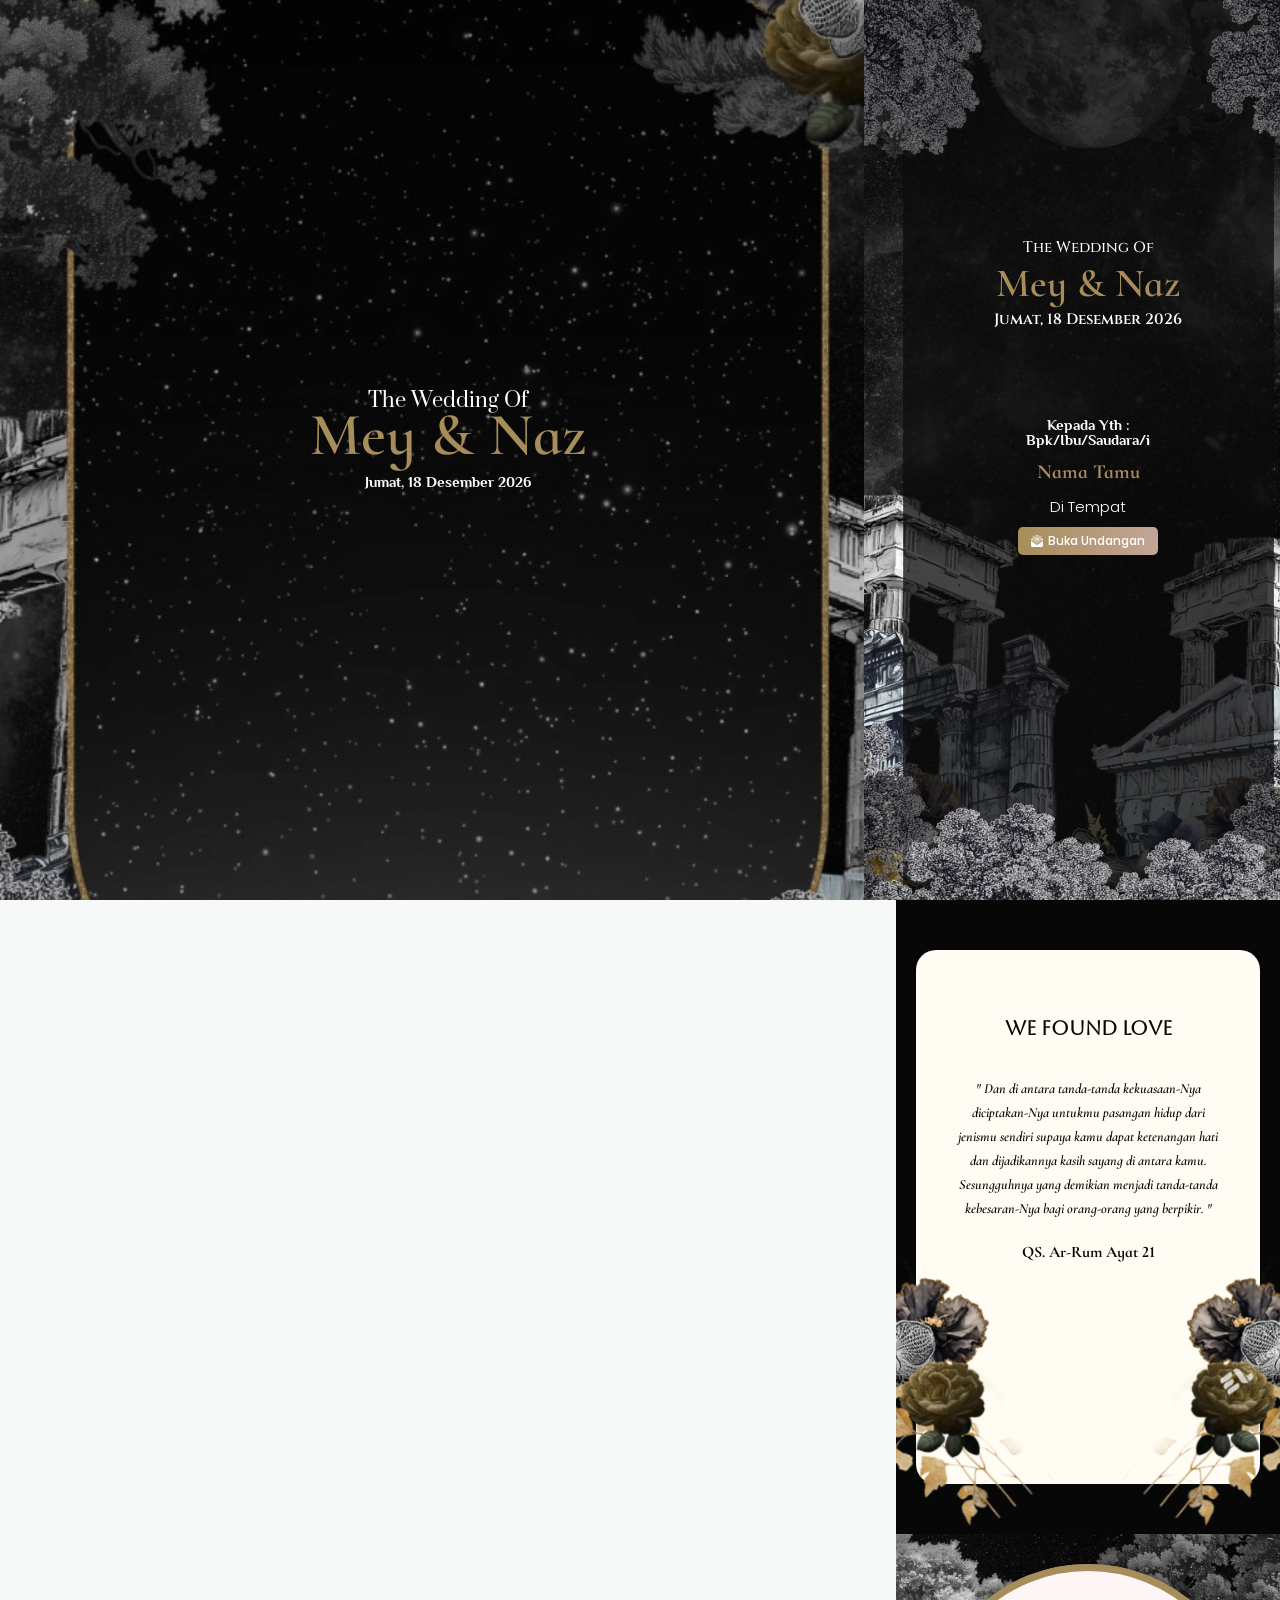
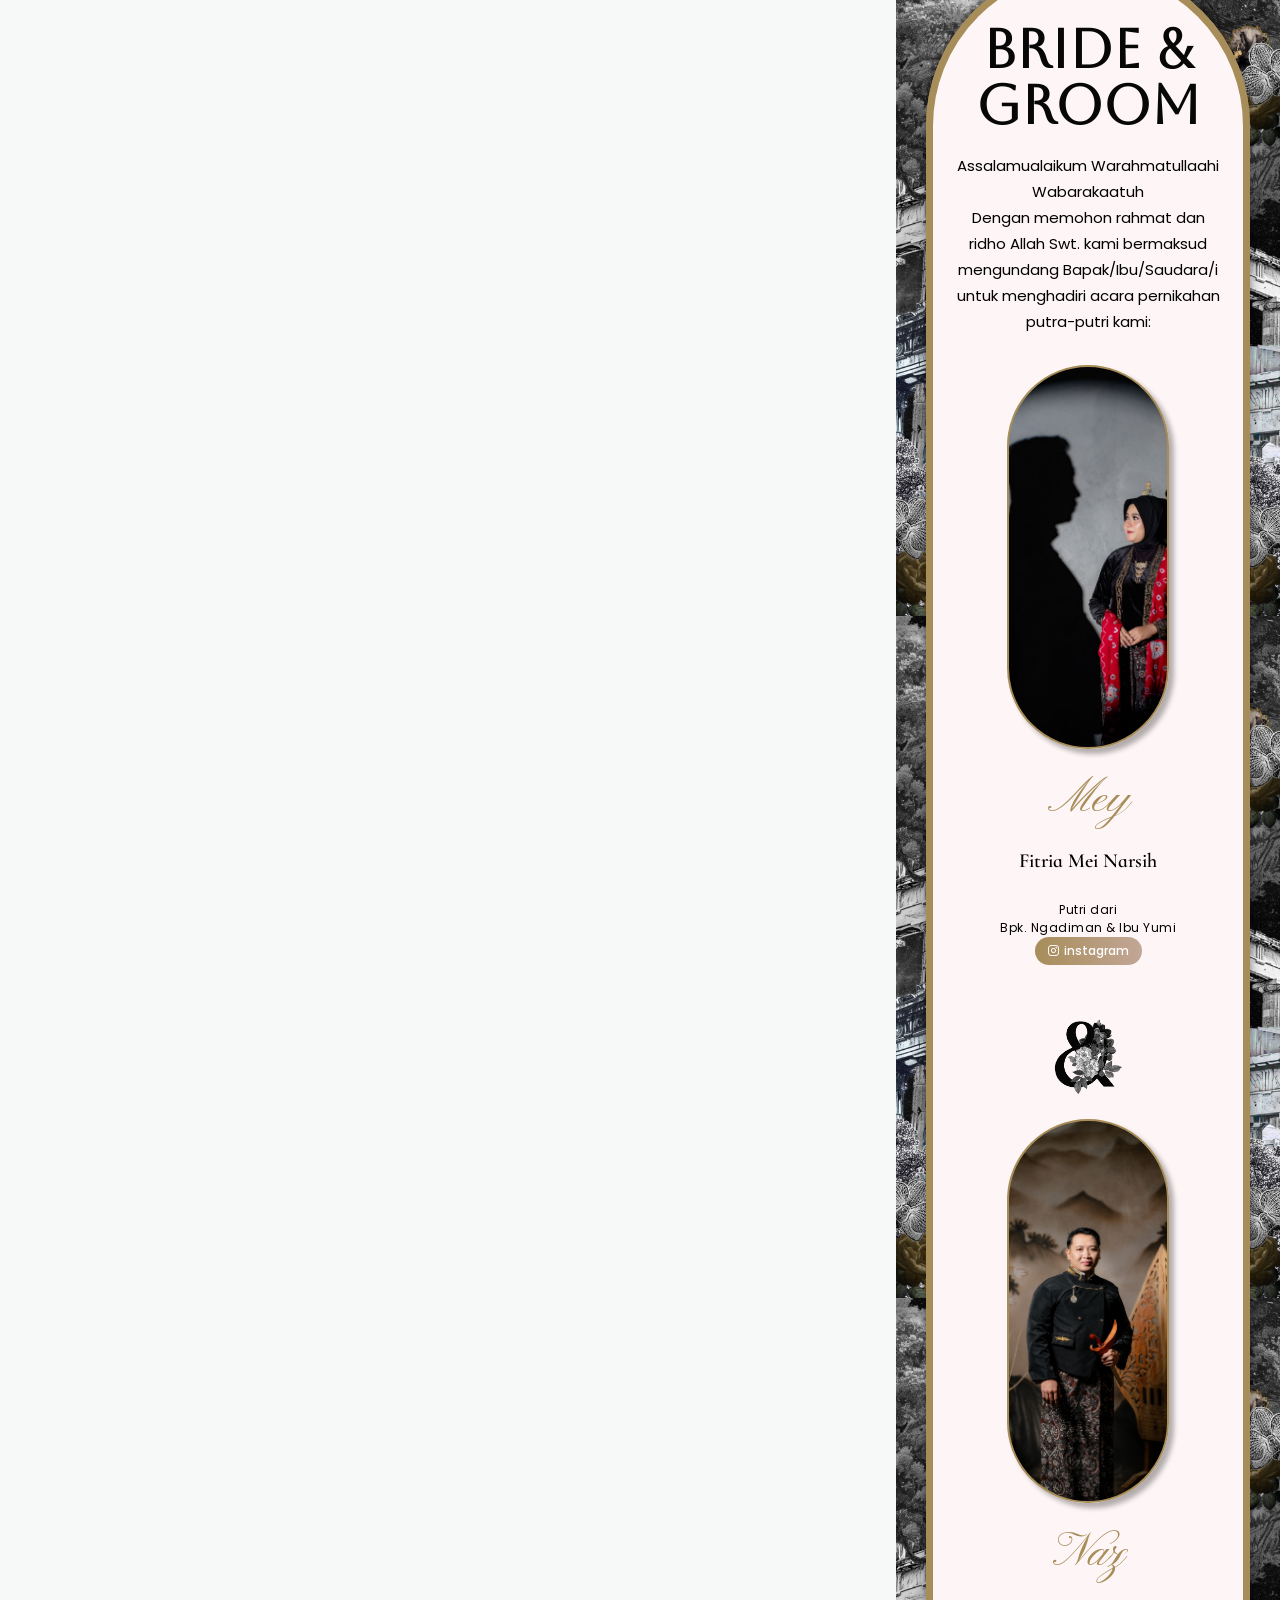
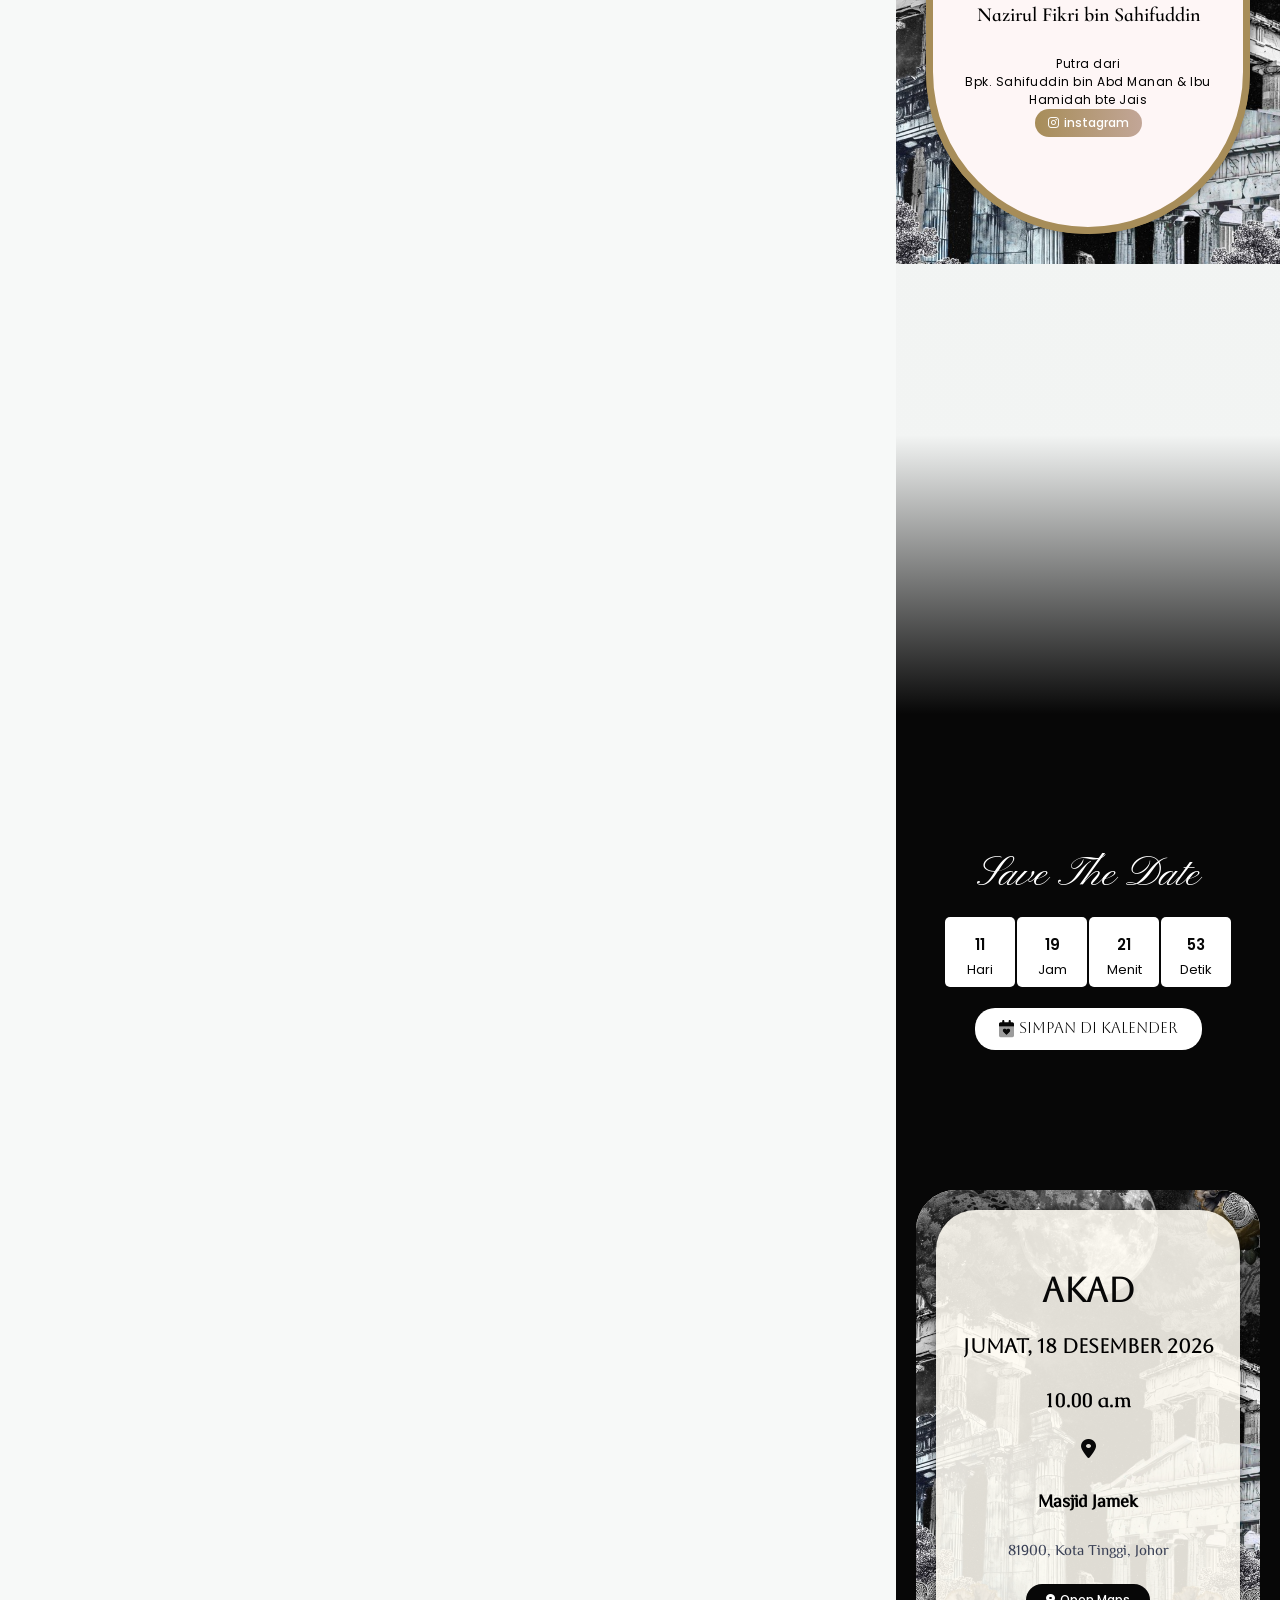
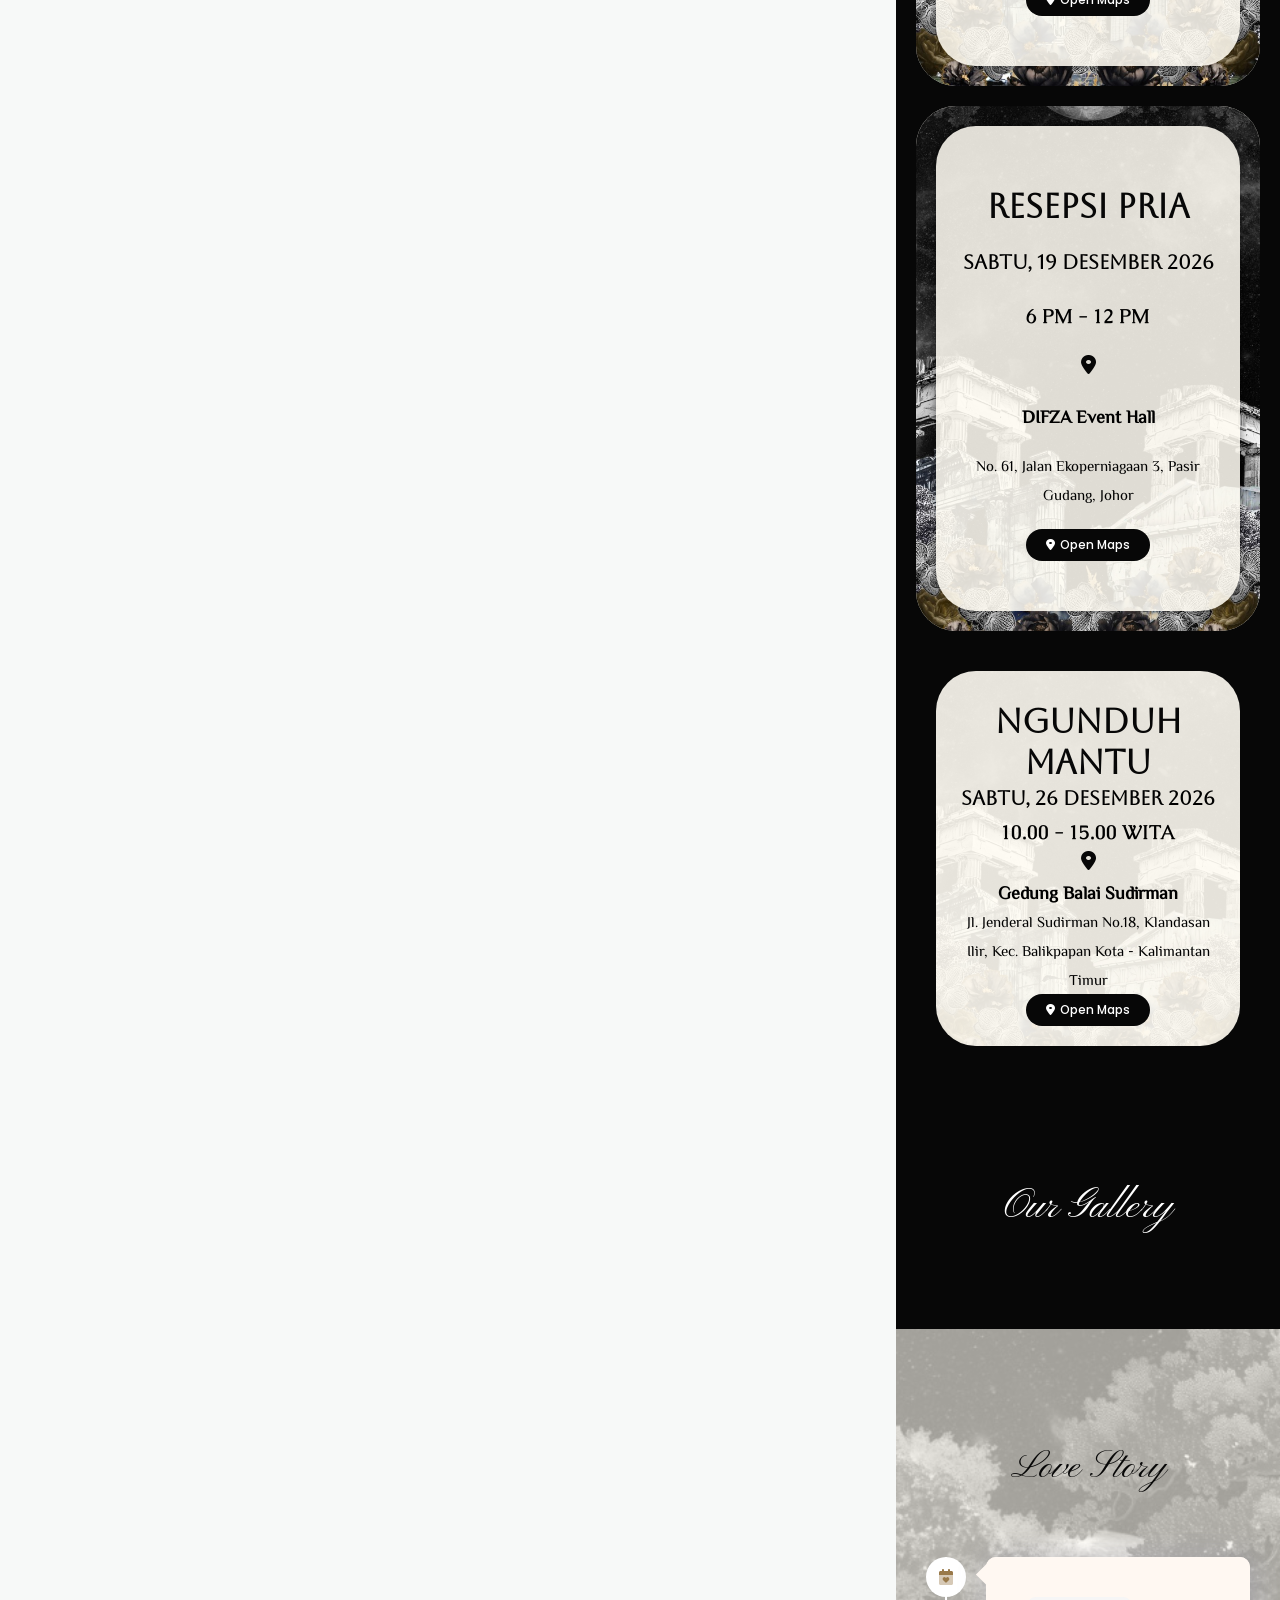
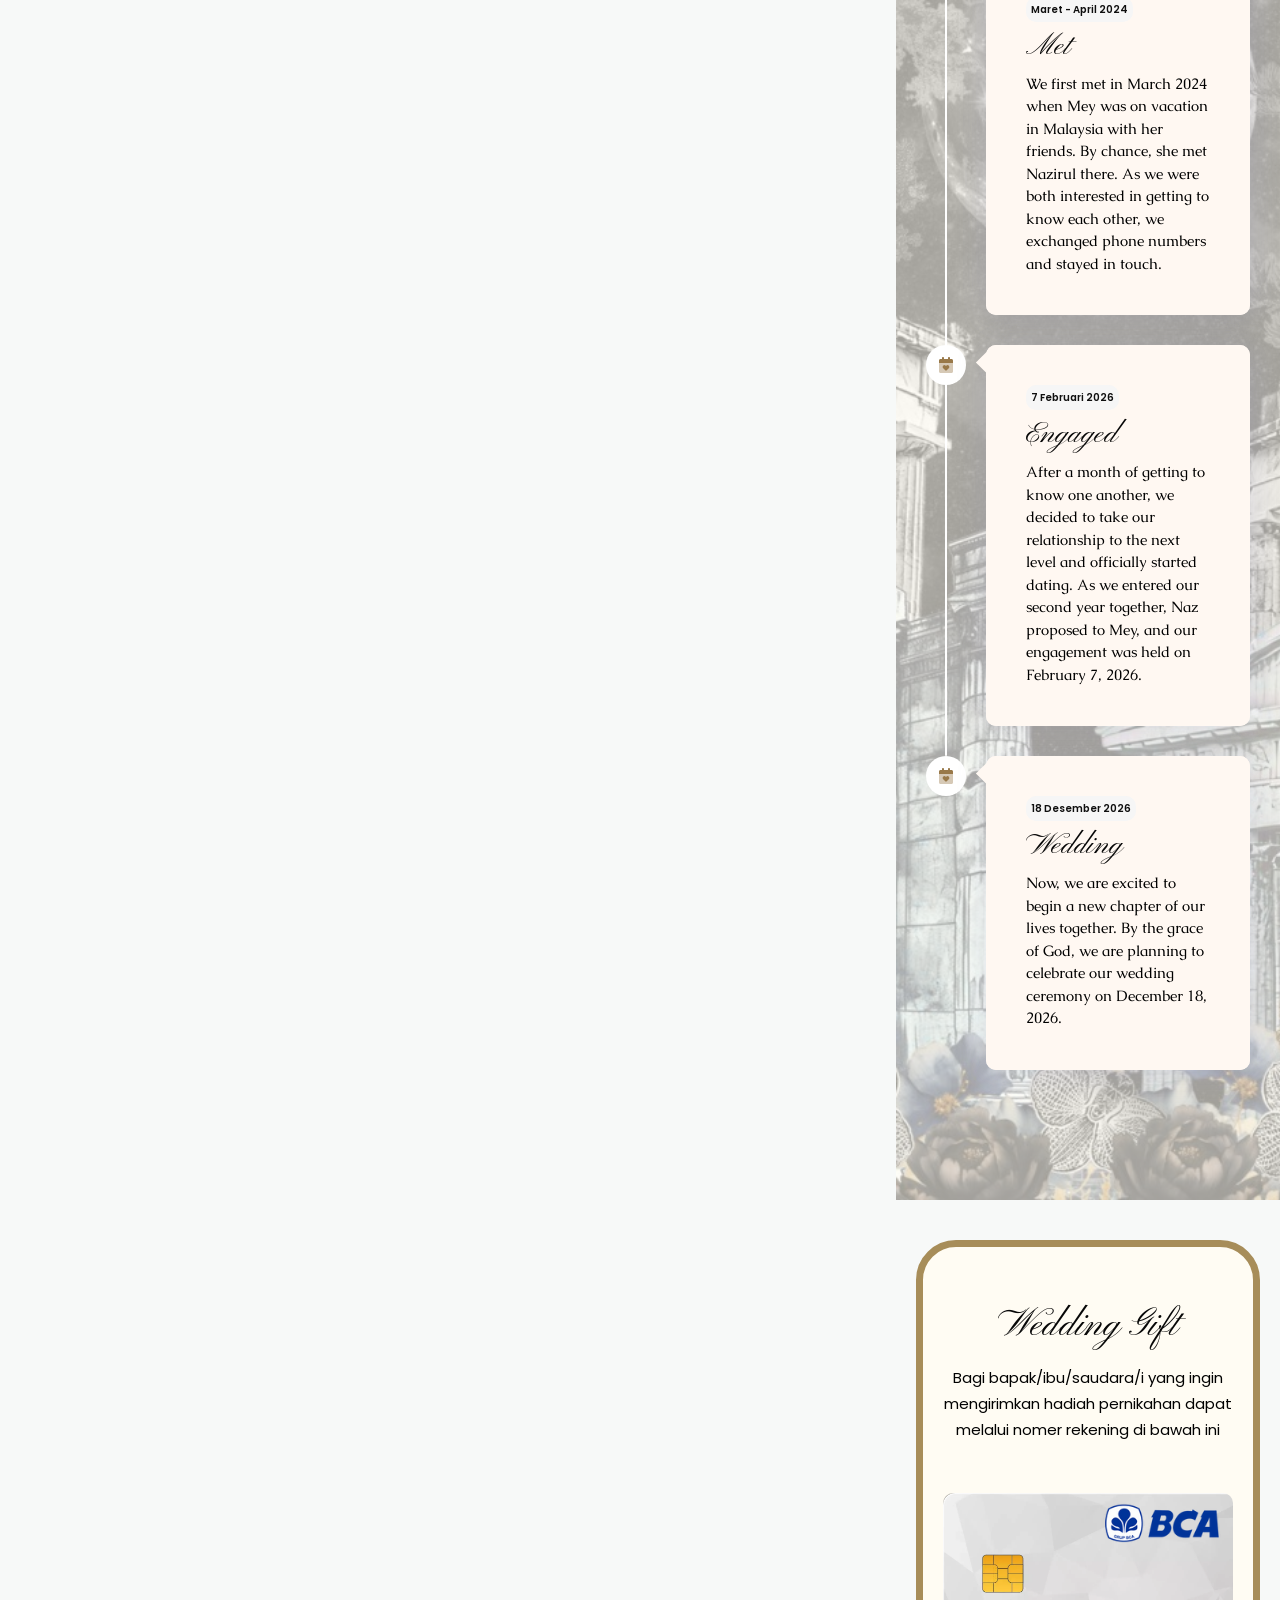
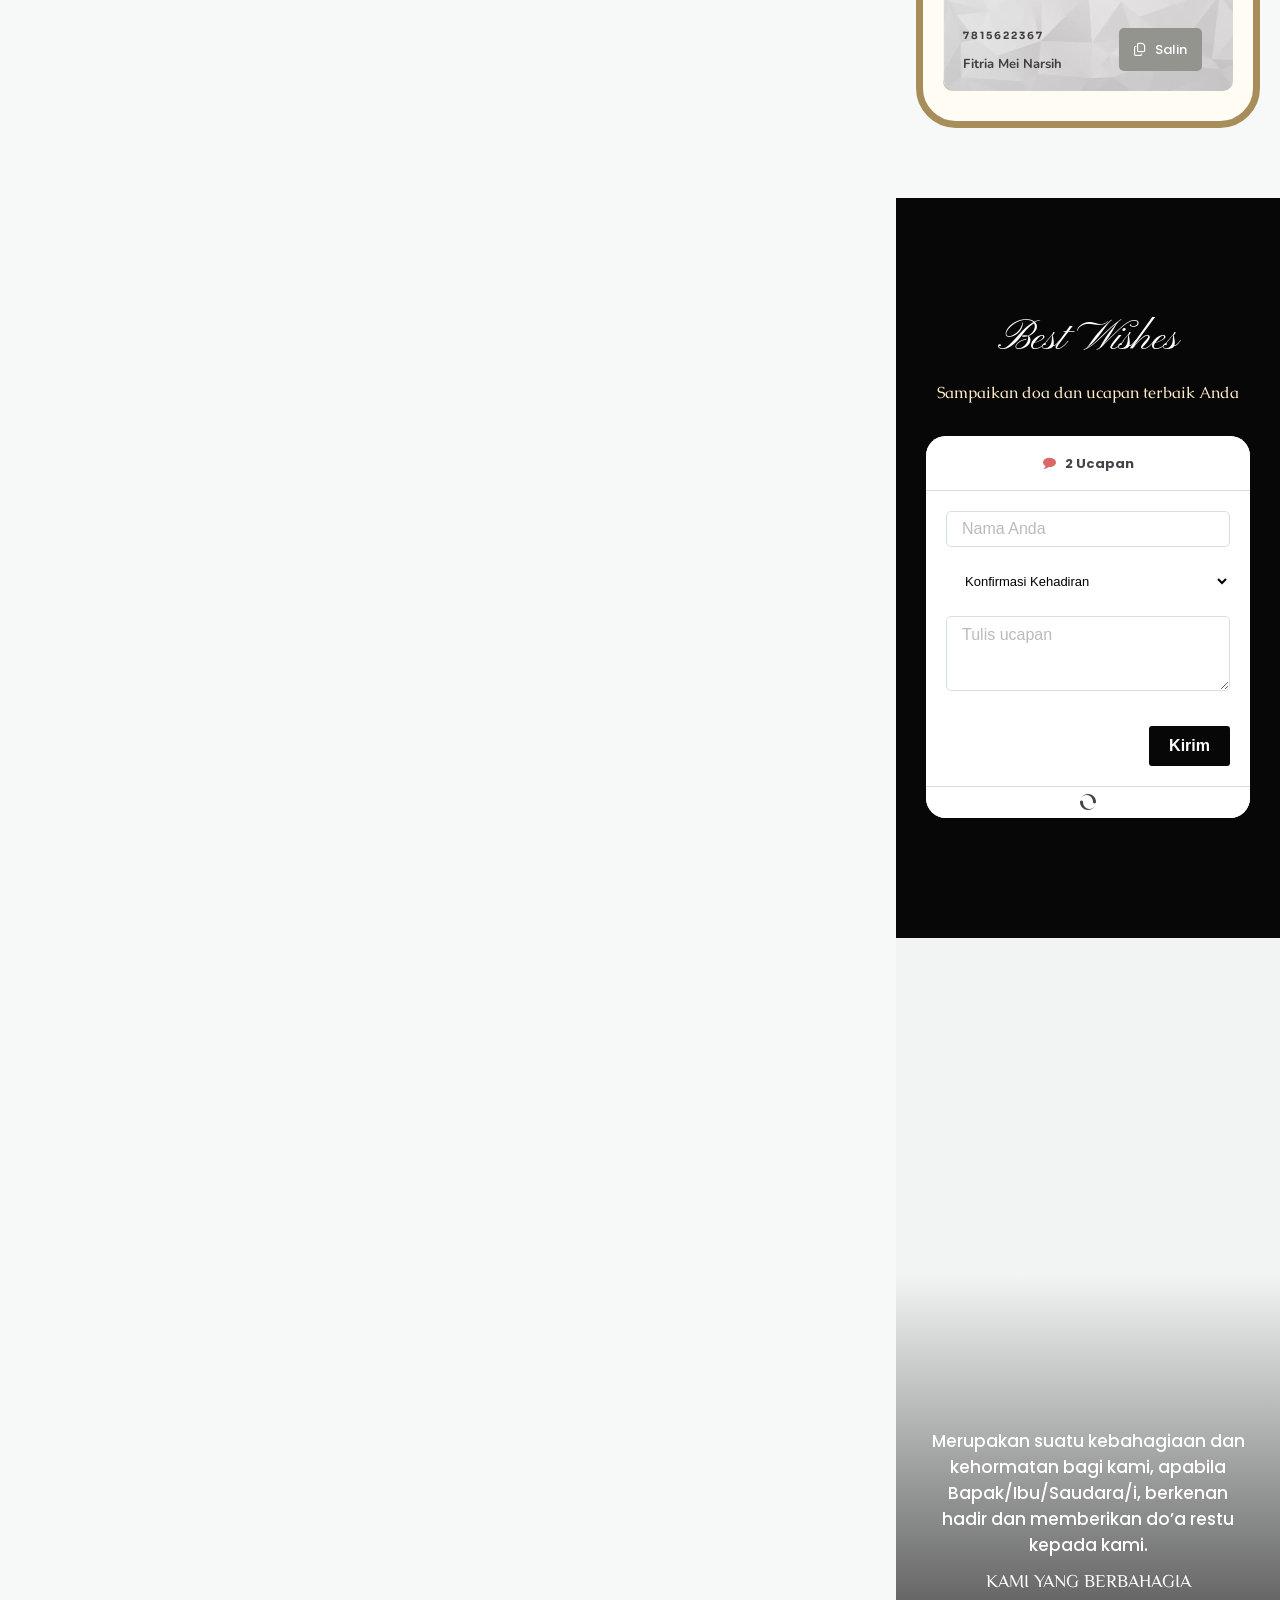
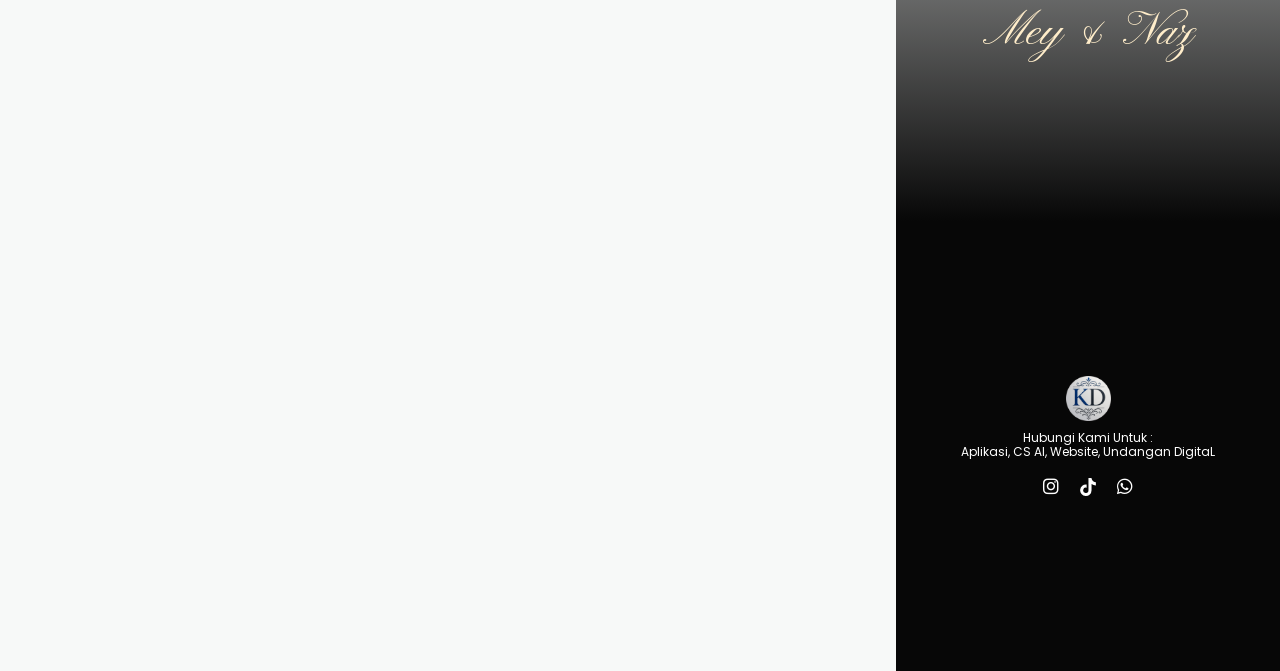
==== index.html @ e509e934 "ubah waktu" ====
﻿<!DOCTYPE html>
<html lang="id" prefix="og: https://ogp.me/ns#">
<head>
	<meta charset="UTF-8">
			<style>img:is([sizes="auto" i], [sizes^="auto," i]) { contain-intrinsic-size: 3000px 1500px }</style>
	
<!-- Optimasi Mesin Pencari oleh Rank Math - https://rankmath.com/ -->
<title>Mey 🖤 Naz</title>
<meta name="description" content=", hadiri acara pernikahan Mey &amp; Naz. pada hari Jumat, 18 Desember 2026.">
<meta name="robots" content="nofollow, noindex">
<meta property="og:locale" content="id_ID">
<meta property="og:type" content="article">
<meta property="og:title" content="The Wedding Of Mey &amp; Naz">
<meta property="og:description" content=", hadiri acara pernikahan Mey &amp; Naz. pada hari Jumat, 18 Desember 2026.">
<meta property="og:url" content="https://invitimo.my.id/motion-18/">
<meta property="og:site_name" content="Digital Wedding Invitation">
<meta property="article:section" content="Undangan Pernikahan">
<meta property="og:updated_time" content="2025-06-10T13:08:29+07:00">
<meta property="og:image" content="https://i.pinimg.com/736x/d3/6a/b9/d36ab9b5bbfc2430a28e55f7e5fae762.jpg">
<meta property="og:image:secure_url" content="https://i.pinimg.com/736x/d3/6a/b9/d36ab9b5bbfc2430a28e55f7e5fae762.jpg">
<meta property="og:image:width" content="720">
<meta property="og:image:height" content="1080">
<meta property="og:image:alt" content="Mey &#038; Naz">
<meta property="og:image:type" content="image/jpeg">
<meta property="article:published_time" content="2025-06-02T14:43:51+07:00">
<meta property="article:modified_time" content="2025-06-10T13:08:29+07:00">
<meta name="twitter:card" content="summary_large_image">
<meta name="twitter:title" content="The Wedding Of Mey &amp; Naz">
<meta name="twitter:description" content=", hadiri acara pernikahan Mey &amp; Naz. pada hari Jumat, 18 Desember 2026.">
<meta name="twitter:image" content="https://i.pinimg.com/736x/d3/6a/b9/d36ab9b5bbfc2430a28e55f7e5fae762.jpg">
<meta name="twitter:label1" content="Ditulis oleh">
<meta name="twitter:data1" content="kekondangan">
<meta name="twitter:label2" content="Waktunya membaca">
<meta name="twitter:data2" content="Kurang dari semenit">
<script type="application/ld+json" class="rank-math-schema">{"@context":"https://schema.org","@graph":[{"@type":["Person","Organization"],"@id":"https://invitimo.my.id/#person","name":"Digital Wedding Invitation"},{"@type":"WebSite","@id":"https://invitimo.my.id/#website","url":"https://invitimo.my.id","name":"Digital Wedding Invitation","publisher":{"@id":"https://invitimo.my.id/#person"},"inLanguage":"id"},{"@type":"ImageObject","@id":"https://i.pinimg.com/736x/d3/6a/b9/d36ab9b5bbfc2430a28e55f7e5fae762.jpg","url":"https://i.pinimg.com/736x/d3/6a/b9/d36ab9b5bbfc2430a28e55f7e5fae762.jpg","width":"720","height":"1080","inLanguage":"id"},{"@type":"WebPage","@id":"https://invitimo.my.id/motion-18/#webpage","url":"https://invitimo.my.id/motion-18/","name":"The Wedding Of Mey &amp; Naz","datePublished":"2025-06-02T14:43:51+07:00","dateModified":"2025-06-10T13:08:29+07:00","isPartOf":{"@id":"https://invitimo.my.id/#website"},"primaryImageOfPage":{"@id":"https://i.pinimg.com/736x/d3/6a/b9/d36ab9b5bbfc2430a28e55f7e5fae762.jpg"},"inLanguage":"id"},{"@type":"Person","@id":"https://invitimo.my.id/author/kekondangan/","name":"kekondangan","url":"https://invitimo.my.id/author/kekondangan/","image":{"@type":"ImageObject","@id":"https://secure.gravatar.com/avatar/d28f060878f04974fcd244a24bc69911?s=96&amp;d=mm&amp;r=g","url":"https://secure.gravatar.com/avatar/d28f060878f04974fcd244a24bc69911?s=96&amp;d=mm&amp;r=g","caption":"kekondangan","inLanguage":"id"},"sameAs":["http://hi.kekondangan.id"]},{"@type":"BlogPosting","headline":"The Wedding Of Mey &amp; Naz","datePublished":"2025-06-02T14:43:51+07:00","dateModified":"2025-06-10T13:08:29+07:00","articleSection":"Undangan Pernikahan","author":{"@id":"https://invitimo.my.id/author/kekondangan/","name":"kekondangan"},"publisher":{"@id":"https://invitimo.my.id/#person"},"description":", hadiri acara pernikahan Mey &amp; Naz. pada hari Jumat, 18 Desember 2026.","name":"The Wedding Of Mey &amp; Naz","@id":"https://invitimo.my.id/motion-18/#richSnippet","isPartOf":{"@id":"https://invitimo.my.id/motion-18/#webpage"},"image":{"@id":"https://i.pinimg.com/736x/d3/6a/b9/d36ab9b5bbfc2430a28e55f7e5fae762.jpg"},"inLanguage":"id","mainEntityOfPage":{"@id":"https://invitimo.my.id/motion-18/#webpage"}}]}</script>
<!-- /Plugin WordPress Rank Math SEO -->

<link rel='dns-prefetch' href='//hi.kekondangan.id'>
<script>
window._wpemojiSettings = {"baseUrl":"https:\/\/s.w.org\/images\/core\/emoji\/15.0.3\/72x72\/","ext":".png","svgUrl":"https:\/\/s.w.org\/images\/core\/emoji\/15.0.3\/svg\/","svgExt":".svg","source":{"concatemoji":"https:\/\/invitimo.my.id\/wp-includes\/js\/wp-emoji-release.min.js?ver=6.7.5"}};
/*! This file is auto-generated */
!function(i,n){var o,s,e;function c(e){try{var t={supportTests:e,timestamp:(new Date).valueOf()};sessionStorage.setItem(o,JSON.stringify(t))}catch(e){}}function p(e,t,n){e.clearRect(0,0,e.canvas.width,e.canvas.height),e.fillText(t,0,0);var t=new Uint32Array(e.getImageData(0,0,e.canvas.width,e.canvas.height).data),r=(e.clearRect(0,0,e.canvas.width,e.canvas.height),e.fillText(n,0,0),new Uint32Array(e.getImageData(0,0,e.canvas.width,e.canvas.height).data));return t.every(function(e,t){return e===r[t]})}function u(e,t,n){switch(t){case"flag":return n(e,"\ud83c\udff3\ufe0f\u200d\u26a7\ufe0f","\ud83c\udff3\ufe0f\u200b\u26a7\ufe0f")?!1:!n(e,"\ud83c\uddfa\ud83c\uddf3","\ud83c\uddfa\u200b\ud83c\uddf3")&&!n(e,"\ud83c\udff4\udb40\udc67\udb40\udc62\udb40\udc65\udb40\udc6e\udb40\udc67\udb40\udc7f","\ud83c\udff4\u200b\udb40\udc67\u200b\udb40\udc62\u200b\udb40\udc65\u200b\udb40\udc6e\u200b\udb40\udc67\u200b\udb40\udc7f");case"emoji":return!n(e,"\ud83d\udc26\u200d\u2b1b","\ud83d\udc26\u200b\u2b1b")}return!1}function f(e,t,n){var r="undefined"!=typeof WorkerGlobalScope&&self instanceof WorkerGlobalScope?new OffscreenCanvas(300,150):i.createElement("canvas"),a=r.getContext("2d",{willReadFrequently:!0}),o=(a.textBaseline="top",a.font="600 32px Arial",{});return e.forEach(function(e){o[e]=t(a,e,n)}),o}function t(e){var t=i.createElement("script");t.src=e,t.defer=!0,i.head.appendChild(t)}"undefined"!=typeof Promise&&(o="wpEmojiSettingsSupports",s=["flag","emoji"],n.supports={everything:!0,everythingExceptFlag:!0},e=new Promise(function(e){i.addEventListener("DOMContentLoaded",e,{once:!0})}),new Promise(function(t){var n=function(){try{var e=JSON.parse(sessionStorage.getItem(o));if("object"==typeof e&&"number"==typeof e.timestamp&&(new Date).valueOf()<e.timestamp+604800&&"object"==typeof e.supportTests)return e.supportTests}catch(e){}return null}();if(!n){if("undefined"!=typeof Worker&&"undefined"!=typeof OffscreenCanvas&&"undefined"!=typeof URL&&URL.createObjectURL&&"undefined"!=typeof Blob)try{var e="postMessage("+f.toString()+"("+[JSON.stringify(s),u.toString(),p.toString()].join(",")+"));",r=new Blob([e],{type:"text/javascript"}),a=new Worker(URL.createObjectURL(r),{name:"wpTestEmojiSupports"});return void(a.onmessage=function(e){c(n=e.data),a.terminate(),t(n)})}catch(e){}c(n=f(s,u,p))}t(n)}).then(function(e){for(var t in e)n.supports[t]=e[t],n.supports.everything=n.supports.everything&&n.supports[t],"flag"!==t&&(n.supports.everythingExceptFlag=n.supports.everythingExceptFlag&&n.supports[t]);n.supports.everythingExceptFlag=n.supports.everythingExceptFlag&&!n.supports.flag,n.DOMReady=!1,n.readyCallback=function(){n.DOMReady=!0}}).then(function(){return e}).then(function(){var e;n.supports.everything||(n.readyCallback(),(e=n.source||{}).concatemoji?t(e.concatemoji):e.wpemoji&&e.twemoji&&(t(e.twemoji),t(e.wpemoji)))}))}((window,document),window._wpemojiSettings);
</script>
<style id='wp-emoji-styles-inline-css'>

	img.wp-smiley, img.emoji {
		display: inline !important;
		border: none !important;
		box-shadow: none !important;
		height: 1em !important;
		width: 1em !important;
		margin: 0 0.07em !important;
		vertical-align: -0.1em !important;
		background: none !important;
		padding: 0 !important;
	}
</style>
<link rel='stylesheet' id='wp-block-library-css' href='./wp-includes/css/dist/block-library/style.min.css?ver=6.7.5' media='all'>
<link rel='stylesheet' id='jet-engine-frontend-css' href='./wp-content/plugins/jet-engine/assets/css/frontend.css?ver=3.8.9.1' media='all'>
<style id='global-styles-inline-css'>
:root{--wp--preset--aspect-ratio--square: 1;--wp--preset--aspect-ratio--4-3: 4/3;--wp--preset--aspect-ratio--3-4: 3/4;--wp--preset--aspect-ratio--3-2: 3/2;--wp--preset--aspect-ratio--2-3: 2/3;--wp--preset--aspect-ratio--16-9: 16/9;--wp--preset--aspect-ratio--9-16: 9/16;--wp--preset--color--black: #000000;--wp--preset--color--cyan-bluish-gray: #abb8c3;--wp--preset--color--white: #ffffff;--wp--preset--color--pale-pink: #f78da7;--wp--preset--color--vivid-red: #cf2e2e;--wp--preset--color--luminous-vivid-orange: #ff6900;--wp--preset--color--luminous-vivid-amber: #fcb900;--wp--preset--color--light-green-cyan: #7bdcb5;--wp--preset--color--vivid-green-cyan: #00d084;--wp--preset--color--pale-cyan-blue: #8ed1fc;--wp--preset--color--vivid-cyan-blue: #0693e3;--wp--preset--color--vivid-purple: #9b51e0;--wp--preset--gradient--vivid-cyan-blue-to-vivid-purple: linear-gradient(135deg,rgba(6,147,227,1) 0%,rgb(155,81,224) 100%);--wp--preset--gradient--light-green-cyan-to-vivid-green-cyan: linear-gradient(135deg,rgb(122,220,180) 0%,rgb(0,208,130) 100%);--wp--preset--gradient--luminous-vivid-amber-to-luminous-vivid-orange: linear-gradient(135deg,rgba(252,185,0,1) 0%,rgba(255,105,0,1) 100%);--wp--preset--gradient--luminous-vivid-orange-to-vivid-red: linear-gradient(135deg,rgba(255,105,0,1) 0%,rgb(207,46,46) 100%);--wp--preset--gradient--very-light-gray-to-cyan-bluish-gray: linear-gradient(135deg,rgb(238,238,238) 0%,rgb(169,184,195) 100%);--wp--preset--gradient--cool-to-warm-spectrum: linear-gradient(135deg,rgb(74,234,220) 0%,rgb(151,120,209) 20%,rgb(207,42,186) 40%,rgb(238,44,130) 60%,rgb(251,105,98) 80%,rgb(254,248,76) 100%);--wp--preset--gradient--blush-light-purple: linear-gradient(135deg,rgb(255,206,236) 0%,rgb(152,150,240) 100%);--wp--preset--gradient--blush-bordeaux: linear-gradient(135deg,rgb(254,205,165) 0%,rgb(254,45,45) 50%,rgb(107,0,62) 100%);--wp--preset--gradient--luminous-dusk: linear-gradient(135deg,rgb(255,203,112) 0%,rgb(199,81,192) 50%,rgb(65,88,208) 100%);--wp--preset--gradient--pale-ocean: linear-gradient(135deg,rgb(255,245,203) 0%,rgb(182,227,212) 50%,rgb(51,167,181) 100%);--wp--preset--gradient--electric-grass: linear-gradient(135deg,rgb(202,248,128) 0%,rgb(113,206,126) 100%);--wp--preset--gradient--midnight: linear-gradient(135deg,rgb(2,3,129) 0%,rgb(40,116,252) 100%);--wp--preset--font-size--small: 13px;--wp--preset--font-size--medium: 20px;--wp--preset--font-size--large: 36px;--wp--preset--font-size--x-large: 42px;--wp--preset--spacing--20: 0.44rem;--wp--preset--spacing--30: 0.67rem;--wp--preset--spacing--40: 1rem;--wp--preset--spacing--50: 1.5rem;--wp--preset--spacing--60: 2.25rem;--wp--preset--spacing--70: 3.38rem;--wp--preset--spacing--80: 5.06rem;--wp--preset--shadow--natural: 6px 6px 9px rgba(0, 0, 0, 0.2);--wp--preset--shadow--deep: 12px 12px 50px rgba(0, 0, 0, 0.4);--wp--preset--shadow--sharp: 6px 6px 0px rgba(0, 0, 0, 0.2);--wp--preset--shadow--outlined: 6px 6px 0px -3px rgba(255, 255, 255, 1), 6px 6px rgba(0, 0, 0, 1);--wp--preset--shadow--crisp: 6px 6px 0px rgba(0, 0, 0, 1);}:root { --wp--style--global--content-size: 800px;--wp--style--global--wide-size: 1200px; }:where(body) { margin: 0; }.wp-site-blocks > .alignleft { float: left; margin-right: 2em; }.wp-site-blocks > .alignright { float: right; margin-left: 2em; }.wp-site-blocks > .aligncenter { justify-content: center; margin-left: auto; margin-right: auto; }:where(.wp-site-blocks) > * { margin-block-start: 24px; margin-block-end: 0; }:where(.wp-site-blocks) > :first-child { margin-block-start: 0; }:where(.wp-site-blocks) > :last-child { margin-block-end: 0; }:root { --wp--style--block-gap: 24px; }:root :where(.is-layout-flow) > :first-child{margin-block-start: 0;}:root :where(.is-layout-flow) > :last-child{margin-block-end: 0;}:root :where(.is-layout-flow) > *{margin-block-start: 24px;margin-block-end: 0;}:root :where(.is-layout-constrained) > :first-child{margin-block-start: 0;}:root :where(.is-layout-constrained) > :last-child{margin-block-end: 0;}:root :where(.is-layout-constrained) > *{margin-block-start: 24px;margin-block-end: 0;}:root :where(.is-layout-flex){gap: 24px;}:root :where(.is-layout-grid){gap: 24px;}.is-layout-flow > .alignleft{float: left;margin-inline-start: 0;margin-inline-end: 2em;}.is-layout-flow > .alignright{float: right;margin-inline-start: 2em;margin-inline-end: 0;}.is-layout-flow > .aligncenter{margin-left: auto !important;margin-right: auto !important;}.is-layout-constrained > .alignleft{float: left;margin-inline-start: 0;margin-inline-end: 2em;}.is-layout-constrained > .alignright{float: right;margin-inline-start: 2em;margin-inline-end: 0;}.is-layout-constrained > .aligncenter{margin-left: auto !important;margin-right: auto !important;}.is-layout-constrained > :where(:not(.alignleft):not(.alignright):not(.alignfull)){max-width: var(--wp--style--global--content-size);margin-left: auto !important;margin-right: auto !important;}.is-layout-constrained > .alignwide{max-width: var(--wp--style--global--wide-size);}body .is-layout-flex{display: flex;}.is-layout-flex{flex-wrap: wrap;align-items: center;}.is-layout-flex > :is(*, div){margin: 0;}body .is-layout-grid{display: grid;}.is-layout-grid > :is(*, div){margin: 0;}body{padding-top: 0px;padding-right: 0px;padding-bottom: 0px;padding-left: 0px;}a:where(:not(.wp-element-button)){text-decoration: underline;}:root :where(.wp-element-button, .wp-block-button__link){background-color: #32373c;border-width: 0;color: #fff;font-family: inherit;font-size: inherit;line-height: inherit;padding: calc(0.667em + 2px) calc(1.333em + 2px);text-decoration: none;}.has-black-color{color: var(--wp--preset--color--black) !important;}.has-cyan-bluish-gray-color{color: var(--wp--preset--color--cyan-bluish-gray) !important;}.has-white-color{color: var(--wp--preset--color--white) !important;}.has-pale-pink-color{color: var(--wp--preset--color--pale-pink) !important;}.has-vivid-red-color{color: var(--wp--preset--color--vivid-red) !important;}.has-luminous-vivid-orange-color{color: var(--wp--preset--color--luminous-vivid-orange) !important;}.has-luminous-vivid-amber-color{color: var(--wp--preset--color--luminous-vivid-amber) !important;}.has-light-green-cyan-color{color: var(--wp--preset--color--light-green-cyan) !important;}.has-vivid-green-cyan-color{color: var(--wp--preset--color--vivid-green-cyan) !important;}.has-pale-cyan-blue-color{color: var(--wp--preset--color--pale-cyan-blue) !important;}.has-vivid-cyan-blue-color{color: var(--wp--preset--color--vivid-cyan-blue) !important;}.has-vivid-purple-color{color: var(--wp--preset--color--vivid-purple) !important;}.has-black-background-color{background-color: var(--wp--preset--color--black) !important;}.has-cyan-bluish-gray-background-color{background-color: var(--wp--preset--color--cyan-bluish-gray) !important;}.has-white-background-color{background-color: var(--wp--preset--color--white) !important;}.has-pale-pink-background-color{background-color: var(--wp--preset--color--pale-pink) !important;}.has-vivid-red-background-color{background-color: var(--wp--preset--color--vivid-red) !important;}.has-luminous-vivid-orange-background-color{background-color: var(--wp--preset--color--luminous-vivid-orange) !important;}.has-luminous-vivid-amber-background-color{background-color: var(--wp--preset--color--luminous-vivid-amber) !important;}.has-light-green-cyan-background-color{background-color: var(--wp--preset--color--light-green-cyan) !important;}.has-vivid-green-cyan-background-color{background-color: var(--wp--preset--color--vivid-green-cyan) !important;}.has-pale-cyan-blue-background-color{background-color: var(--wp--preset--color--pale-cyan-blue) !important;}.has-vivid-cyan-blue-background-color{background-color: var(--wp--preset--color--vivid-cyan-blue) !important;}.has-vivid-purple-background-color{background-color: var(--wp--preset--color--vivid-purple) !important;}.has-black-border-color{border-color: var(--wp--preset--color--black) !important;}.has-cyan-bluish-gray-border-color{border-color: var(--wp--preset--color--cyan-bluish-gray) !important;}.has-white-border-color{border-color: var(--wp--preset--color--white) !important;}.has-pale-pink-border-color{border-color: var(--wp--preset--color--pale-pink) !important;}.has-vivid-red-border-color{border-color: var(--wp--preset--color--vivid-red) !important;}.has-luminous-vivid-orange-border-color{border-color: var(--wp--preset--color--luminous-vivid-orange) !important;}.has-luminous-vivid-amber-border-color{border-color: var(--wp--preset--color--luminous-vivid-amber) !important;}.has-light-green-cyan-border-color{border-color: var(--wp--preset--color--light-green-cyan) !important;}.has-vivid-green-cyan-border-color{border-color: var(--wp--preset--color--vivid-green-cyan) !important;}.has-pale-cyan-blue-border-color{border-color: var(--wp--preset--color--pale-cyan-blue) !important;}.has-vivid-cyan-blue-border-color{border-color: var(--wp--preset--color--vivid-cyan-blue) !important;}.has-vivid-purple-border-color{border-color: var(--wp--preset--color--vivid-purple) !important;}.has-vivid-cyan-blue-to-vivid-purple-gradient-background{background: var(--wp--preset--gradient--vivid-cyan-blue-to-vivid-purple) !important;}.has-light-green-cyan-to-vivid-green-cyan-gradient-background{background: var(--wp--preset--gradient--light-green-cyan-to-vivid-green-cyan) !important;}.has-luminous-vivid-amber-to-luminous-vivid-orange-gradient-background{background: var(--wp--preset--gradient--luminous-vivid-amber-to-luminous-vivid-orange) !important;}.has-luminous-vivid-orange-to-vivid-red-gradient-background{background: var(--wp--preset--gradient--luminous-vivid-orange-to-vivid-red) !important;}.has-very-light-gray-to-cyan-bluish-gray-gradient-background{background: var(--wp--preset--gradient--very-light-gray-to-cyan-bluish-gray) !important;}.has-cool-to-warm-spectrum-gradient-background{background: var(--wp--preset--gradient--cool-to-warm-spectrum) !important;}.has-blush-light-purple-gradient-background{background: var(--wp--preset--gradient--blush-light-purple) !important;}.has-blush-bordeaux-gradient-background{background: var(--wp--preset--gradient--blush-bordeaux) !important;}.has-luminous-dusk-gradient-background{background: var(--wp--preset--gradient--luminous-dusk) !important;}.has-pale-ocean-gradient-background{background: var(--wp--preset--gradient--pale-ocean) !important;}.has-electric-grass-gradient-background{background: var(--wp--preset--gradient--electric-grass) !important;}.has-midnight-gradient-background{background: var(--wp--preset--gradient--midnight) !important;}.has-small-font-size{font-size: var(--wp--preset--font-size--small) !important;}.has-medium-font-size{font-size: var(--wp--preset--font-size--medium) !important;}.has-large-font-size{font-size: var(--wp--preset--font-size--large) !important;}.has-x-large-font-size{font-size: var(--wp--preset--font-size--x-large) !important;}
:root :where(.wp-block-pullquote){font-size: 1.5em;line-height: 1.6;}
</style>
<link rel='stylesheet' id='wds-elementor-css' href='./wp-content/plugins/weddingsaas-pro/assets/css/wds-elementor.css?ver=2.9.1' media='all'>
<link rel='stylesheet' id='saic_style-css' href='./wp-content/plugins/weddingsaas-pro/assets/plugins/custom/commentpress/saic_style.css?ver=2.9.1' media='screen'>
<link rel='stylesheet' id='parent-style-css' href='./wp-content/themes/hello-elementor/style.css?ver=6.7.5' media='all'>
<link rel='stylesheet' id='child-style-css' href='./wp-content/themes/weddingsaas/style.css?ver=2.3.0' media='all'>
<link rel='stylesheet' id='hello-elementor-css' href='./wp-content/themes/hello-elementor/style.min.css?ver=3.4.3' media='all'>
<link rel='stylesheet' id='hello-elementor-theme-style-css' href='./wp-content/themes/hello-elementor/theme.min.css?ver=3.4.3' media='all'>
<link rel='stylesheet' id='hello-elementor-header-footer-css' href='./wp-content/themes/hello-elementor/header-footer.min.css?ver=3.4.3' media='all'>
<link rel='stylesheet' id='elementor-frontend-css' href='./wp-content/plugins/elementor/assets/css/frontend.min.css?ver=4.0.8' media='all'>
<style id='elementor-frontend-inline-css'>
@-webkit-keyframes ha_fadeIn{0%{opacity:0}to{opacity:1}}@keyframes ha_fadeIn{0%{opacity:0}to{opacity:1}}@-webkit-keyframes ha_zoomIn{0%{opacity:0;-webkit-transform:scale3d(.3,.3,.3);transform:scale3d(.3,.3,.3)}50%{opacity:1}}@keyframes ha_zoomIn{0%{opacity:0;-webkit-transform:scale3d(.3,.3,.3);transform:scale3d(.3,.3,.3)}50%{opacity:1}}@-webkit-keyframes ha_rollIn{0%{opacity:0;-webkit-transform:translate3d(-100%,0,0) rotate3d(0,0,1,-120deg);transform:translate3d(-100%,0,0) rotate3d(0,0,1,-120deg)}to{opacity:1}}@keyframes ha_rollIn{0%{opacity:0;-webkit-transform:translate3d(-100%,0,0) rotate3d(0,0,1,-120deg);transform:translate3d(-100%,0,0) rotate3d(0,0,1,-120deg)}to{opacity:1}}@-webkit-keyframes ha_bounce{0%,20%,53%,to{-webkit-animation-timing-function:cubic-bezier(.215,.61,.355,1);animation-timing-function:cubic-bezier(.215,.61,.355,1)}40%,43%{-webkit-transform:translate3d(0,-30px,0) scaleY(1.1);transform:translate3d(0,-30px,0) scaleY(1.1);-webkit-animation-timing-function:cubic-bezier(.755,.05,.855,.06);animation-timing-function:cubic-bezier(.755,.05,.855,.06)}70%{-webkit-transform:translate3d(0,-15px,0) scaleY(1.05);transform:translate3d(0,-15px,0) scaleY(1.05);-webkit-animation-timing-function:cubic-bezier(.755,.05,.855,.06);animation-timing-function:cubic-bezier(.755,.05,.855,.06)}80%{-webkit-transition-timing-function:cubic-bezier(.215,.61,.355,1);transition-timing-function:cubic-bezier(.215,.61,.355,1);-webkit-transform:translate3d(0,0,0) scaleY(.95);transform:translate3d(0,0,0) scaleY(.95)}90%{-webkit-transform:translate3d(0,-4px,0) scaleY(1.02);transform:translate3d(0,-4px,0) scaleY(1.02)}}@keyframes ha_bounce{0%,20%,53%,to{-webkit-animation-timing-function:cubic-bezier(.215,.61,.355,1);animation-timing-function:cubic-bezier(.215,.61,.355,1)}40%,43%{-webkit-transform:translate3d(0,-30px,0) scaleY(1.1);transform:translate3d(0,-30px,0) scaleY(1.1);-webkit-animation-timing-function:cubic-bezier(.755,.05,.855,.06);animation-timing-function:cubic-bezier(.755,.05,.855,.06)}70%{-webkit-transform:translate3d(0,-15px,0) scaleY(1.05);transform:translate3d(0,-15px,0) scaleY(1.05);-webkit-animation-timing-function:cubic-bezier(.755,.05,.855,.06);animation-timing-function:cubic-bezier(.755,.05,.855,.06)}80%{-webkit-transition-timing-function:cubic-bezier(.215,.61,.355,1);transition-timing-function:cubic-bezier(.215,.61,.355,1);-webkit-transform:translate3d(0,0,0) scaleY(.95);transform:translate3d(0,0,0) scaleY(.95)}90%{-webkit-transform:translate3d(0,-4px,0) scaleY(1.02);transform:translate3d(0,-4px,0) scaleY(1.02)}}@-webkit-keyframes ha_bounceIn{0%,20%,40%,60%,80%,to{-webkit-animation-timing-function:cubic-bezier(.215,.61,.355,1);animation-timing-function:cubic-bezier(.215,.61,.355,1)}0%{opacity:0;-webkit-transform:scale3d(.3,.3,.3);transform:scale3d(.3,.3,.3)}20%{-webkit-transform:scale3d(1.1,1.1,1.1);transform:scale3d(1.1,1.1,1.1)}40%{-webkit-transform:scale3d(.9,.9,.9);transform:scale3d(.9,.9,.9)}60%{opacity:1;-webkit-transform:scale3d(1.03,1.03,1.03);transform:scale3d(1.03,1.03,1.03)}80%{-webkit-transform:scale3d(.97,.97,.97);transform:scale3d(.97,.97,.97)}to{opacity:1}}@keyframes ha_bounceIn{0%,20%,40%,60%,80%,to{-webkit-animation-timing-function:cubic-bezier(.215,.61,.355,1);animation-timing-function:cubic-bezier(.215,.61,.355,1)}0%{opacity:0;-webkit-transform:scale3d(.3,.3,.3);transform:scale3d(.3,.3,.3)}20%{-webkit-transform:scale3d(1.1,1.1,1.1);transform:scale3d(1.1,1.1,1.1)}40%{-webkit-transform:scale3d(.9,.9,.9);transform:scale3d(.9,.9,.9)}60%{opacity:1;-webkit-transform:scale3d(1.03,1.03,1.03);transform:scale3d(1.03,1.03,1.03)}80%{-webkit-transform:scale3d(.97,.97,.97);transform:scale3d(.97,.97,.97)}to{opacity:1}}@-webkit-keyframes ha_flipInX{0%{opacity:0;-webkit-transform:perspective(400px) rotate3d(1,0,0,90deg);transform:perspective(400px) rotate3d(1,0,0,90deg);-webkit-animation-timing-function:ease-in;animation-timing-function:ease-in}40%{-webkit-transform:perspective(400px) rotate3d(1,0,0,-20deg);transform:perspective(400px) rotate3d(1,0,0,-20deg);-webkit-animation-timing-function:ease-in;animation-timing-function:ease-in}60%{opacity:1;-webkit-transform:perspective(400px) rotate3d(1,0,0,10deg);transform:perspective(400px) rotate3d(1,0,0,10deg)}80%{-webkit-transform:perspective(400px) rotate3d(1,0,0,-5deg);transform:perspective(400px) rotate3d(1,0,0,-5deg)}}@keyframes ha_flipInX{0%{opacity:0;-webkit-transform:perspective(400px) rotate3d(1,0,0,90deg);transform:perspective(400px) rotate3d(1,0,0,90deg);-webkit-animation-timing-function:ease-in;animation-timing-function:ease-in}40%{-webkit-transform:perspective(400px) rotate3d(1,0,0,-20deg);transform:perspective(400px) rotate3d(1,0,0,-20deg);-webkit-animation-timing-function:ease-in;animation-timing-function:ease-in}60%{opacity:1;-webkit-transform:perspective(400px) rotate3d(1,0,0,10deg);transform:perspective(400px) rotate3d(1,0,0,10deg)}80%{-webkit-transform:perspective(400px) rotate3d(1,0,0,-5deg);transform:perspective(400px) rotate3d(1,0,0,-5deg)}}@-webkit-keyframes ha_flipInY{0%{opacity:0;-webkit-transform:perspective(400px) rotate3d(0,1,0,90deg);transform:perspective(400px) rotate3d(0,1,0,90deg);-webkit-animation-timing-function:ease-in;animation-timing-function:ease-in}40%{-webkit-transform:perspective(400px) rotate3d(0,1,0,-20deg);transform:perspective(400px) rotate3d(0,1,0,-20deg);-webkit-animation-timing-function:ease-in;animation-timing-function:ease-in}60%{opacity:1;-webkit-transform:perspective(400px) rotate3d(0,1,0,10deg);transform:perspective(400px) rotate3d(0,1,0,10deg)}80%{-webkit-transform:perspective(400px) rotate3d(0,1,0,-5deg);transform:perspective(400px) rotate3d(0,1,0,-5deg)}}@keyframes ha_flipInY{0%{opacity:0;-webkit-transform:perspective(400px) rotate3d(0,1,0,90deg);transform:perspective(400px) rotate3d(0,1,0,90deg);-webkit-animation-timing-function:ease-in;animation-timing-function:ease-in}40%{-webkit-transform:perspective(400px) rotate3d(0,1,0,-20deg);transform:perspective(400px) rotate3d(0,1,0,-20deg);-webkit-animation-timing-function:ease-in;animation-timing-function:ease-in}60%{opacity:1;-webkit-transform:perspective(400px) rotate3d(0,1,0,10deg);transform:perspective(400px) rotate3d(0,1,0,10deg)}80%{-webkit-transform:perspective(400px) rotate3d(0,1,0,-5deg);transform:perspective(400px) rotate3d(0,1,0,-5deg)}}@-webkit-keyframes ha_swing{20%{-webkit-transform:rotate3d(0,0,1,15deg);transform:rotate3d(0,0,1,15deg)}40%{-webkit-transform:rotate3d(0,0,1,-10deg);transform:rotate3d(0,0,1,-10deg)}60%{-webkit-transform:rotate3d(0,0,1,5deg);transform:rotate3d(0,0,1,5deg)}80%{-webkit-transform:rotate3d(0,0,1,-5deg);transform:rotate3d(0,0,1,-5deg)}}@keyframes ha_swing{20%{-webkit-transform:rotate3d(0,0,1,15deg);transform:rotate3d(0,0,1,15deg)}40%{-webkit-transform:rotate3d(0,0,1,-10deg);transform:rotate3d(0,0,1,-10deg)}60%{-webkit-transform:rotate3d(0,0,1,5deg);transform:rotate3d(0,0,1,5deg)}80%{-webkit-transform:rotate3d(0,0,1,-5deg);transform:rotate3d(0,0,1,-5deg)}}@-webkit-keyframes ha_slideInDown{0%{visibility:visible;-webkit-transform:translate3d(0,-100%,0);transform:translate3d(0,-100%,0)}}@keyframes ha_slideInDown{0%{visibility:visible;-webkit-transform:translate3d(0,-100%,0);transform:translate3d(0,-100%,0)}}@-webkit-keyframes ha_slideInUp{0%{visibility:visible;-webkit-transform:translate3d(0,100%,0);transform:translate3d(0,100%,0)}}@keyframes ha_slideInUp{0%{visibility:visible;-webkit-transform:translate3d(0,100%,0);transform:translate3d(0,100%,0)}}@-webkit-keyframes ha_slideInLeft{0%{visibility:visible;-webkit-transform:translate3d(-100%,0,0);transform:translate3d(-100%,0,0)}}@keyframes ha_slideInLeft{0%{visibility:visible;-webkit-transform:translate3d(-100%,0,0);transform:translate3d(-100%,0,0)}}@-webkit-keyframes ha_slideInRight{0%{visibility:visible;-webkit-transform:translate3d(100%,0,0);transform:translate3d(100%,0,0)}}@keyframes ha_slideInRight{0%{visibility:visible;-webkit-transform:translate3d(100%,0,0);transform:translate3d(100%,0,0)}}.ha_fadeIn{-webkit-animation-name:ha_fadeIn;animation-name:ha_fadeIn}.ha_zoomIn{-webkit-animation-name:ha_zoomIn;animation-name:ha_zoomIn}.ha_rollIn{-webkit-animation-name:ha_rollIn;animation-name:ha_rollIn}.ha_bounce{-webkit-transform-origin:center bottom;-ms-transform-origin:center bottom;transform-origin:center bottom;-webkit-animation-name:ha_bounce;animation-name:ha_bounce}.ha_bounceIn{-webkit-animation-name:ha_bounceIn;animation-name:ha_bounceIn;-webkit-animation-duration:.75s;-webkit-animation-duration:calc(var(--animate-duration)*.75);animation-duration:.75s;animation-duration:calc(var(--animate-duration)*.75)}.ha_flipInX,.ha_flipInY{-webkit-animation-name:ha_flipInX;animation-name:ha_flipInX;-webkit-backface-visibility:visible!important;backface-visibility:visible!important}.ha_flipInY{-webkit-animation-name:ha_flipInY;animation-name:ha_flipInY}.ha_swing{-webkit-transform-origin:top center;-ms-transform-origin:top center;transform-origin:top center;-webkit-animation-name:ha_swing;animation-name:ha_swing}.ha_slideInDown{-webkit-animation-name:ha_slideInDown;animation-name:ha_slideInDown}.ha_slideInUp{-webkit-animation-name:ha_slideInUp;animation-name:ha_slideInUp}.ha_slideInLeft{-webkit-animation-name:ha_slideInLeft;animation-name:ha_slideInLeft}.ha_slideInRight{-webkit-animation-name:ha_slideInRight;animation-name:ha_slideInRight}.ha-css-transform-yes{-webkit-transition-duration:var(--ha-tfx-transition-duration, .2s);transition-duration:var(--ha-tfx-transition-duration, .2s);-webkit-transition-property:-webkit-transform;transition-property:transform;transition-property:transform,-webkit-transform;-webkit-transform:translate(var(--ha-tfx-translate-x, 0),var(--ha-tfx-translate-y, 0)) scale(var(--ha-tfx-scale-x, 1),var(--ha-tfx-scale-y, 1)) skew(var(--ha-tfx-skew-x, 0),var(--ha-tfx-skew-y, 0)) rotateX(var(--ha-tfx-rotate-x, 0)) rotateY(var(--ha-tfx-rotate-y, 0)) rotateZ(var(--ha-tfx-rotate-z, 0));transform:translate(var(--ha-tfx-translate-x, 0),var(--ha-tfx-translate-y, 0)) scale(var(--ha-tfx-scale-x, 1),var(--ha-tfx-scale-y, 1)) skew(var(--ha-tfx-skew-x, 0),var(--ha-tfx-skew-y, 0)) rotateX(var(--ha-tfx-rotate-x, 0)) rotateY(var(--ha-tfx-rotate-y, 0)) rotateZ(var(--ha-tfx-rotate-z, 0))}.ha-css-transform-yes:hover{-webkit-transform:translate(var(--ha-tfx-translate-x-hover, var(--ha-tfx-translate-x, 0)),var(--ha-tfx-translate-y-hover, var(--ha-tfx-translate-y, 0))) scale(var(--ha-tfx-scale-x-hover, var(--ha-tfx-scale-x, 1)),var(--ha-tfx-scale-y-hover, var(--ha-tfx-scale-y, 1))) skew(var(--ha-tfx-skew-x-hover, var(--ha-tfx-skew-x, 0)),var(--ha-tfx-skew-y-hover, var(--ha-tfx-skew-y, 0))) rotateX(var(--ha-tfx-rotate-x-hover, var(--ha-tfx-rotate-x, 0))) rotateY(var(--ha-tfx-rotate-y-hover, var(--ha-tfx-rotate-y, 0))) rotateZ(var(--ha-tfx-rotate-z-hover, var(--ha-tfx-rotate-z, 0)));transform:translate(var(--ha-tfx-translate-x-hover, var(--ha-tfx-translate-x, 0)),var(--ha-tfx-translate-y-hover, var(--ha-tfx-translate-y, 0))) scale(var(--ha-tfx-scale-x-hover, var(--ha-tfx-scale-x, 1)),var(--ha-tfx-scale-y-hover, var(--ha-tfx-scale-y, 1))) skew(var(--ha-tfx-skew-x-hover, var(--ha-tfx-skew-x, 0)),var(--ha-tfx-skew-y-hover, var(--ha-tfx-skew-y, 0))) rotateX(var(--ha-tfx-rotate-x-hover, var(--ha-tfx-rotate-x, 0))) rotateY(var(--ha-tfx-rotate-y-hover, var(--ha-tfx-rotate-y, 0))) rotateZ(var(--ha-tfx-rotate-z-hover, var(--ha-tfx-rotate-z, 0)))}.happy-addon>.elementor-widget-container{word-wrap:break-word;overflow-wrap:break-word}.happy-addon>.elementor-widget-container,.happy-addon>.elementor-widget-container *{-webkit-box-sizing:border-box;box-sizing:border-box}.happy-addon:not(:has(.elementor-widget-container)),.happy-addon:not(:has(.elementor-widget-container)) *{-webkit-box-sizing:border-box;box-sizing:border-box;word-wrap:break-word;overflow-wrap:break-word}.happy-addon p:empty{display:none}.happy-addon .elementor-inline-editing{min-height:auto!important}.happy-addon-pro img{max-width:100%;height:auto;-o-object-fit:cover;object-fit:cover}.ha-screen-reader-text{position:absolute;overflow:hidden;clip:rect(1px,1px,1px,1px);margin:-1px;padding:0;width:1px;height:1px;border:0;word-wrap:normal!important;-webkit-clip-path:inset(50%);clip-path:inset(50%)}.ha-has-bg-overlay>.elementor-widget-container{position:relative;z-index:1}.ha-has-bg-overlay>.elementor-widget-container:before{position:absolute;top:0;left:0;z-index:-1;width:100%;height:100%;content:""}.ha-has-bg-overlay:not(:has(.elementor-widget-container)){position:relative;z-index:1}.ha-has-bg-overlay:not(:has(.elementor-widget-container)):before{position:absolute;top:0;left:0;z-index:-1;width:100%;height:100%;content:""}.ha-popup--is-enabled .ha-js-popup,.ha-popup--is-enabled .ha-js-popup img{cursor:-webkit-zoom-in!important;cursor:zoom-in!important}.mfp-wrap .mfp-arrow,.mfp-wrap .mfp-close{background-color:transparent}.mfp-wrap .mfp-arrow:focus,.mfp-wrap .mfp-close:focus{outline-width:thin}.ha-advanced-tooltip-enable{position:relative;cursor:pointer;--ha-tooltip-arrow-color:black;--ha-tooltip-arrow-distance:0}.ha-advanced-tooltip-enable .ha-advanced-tooltip-content{position:absolute;z-index:999;display:none;padding:5px 0;width:120px;height:auto;border-radius:6px;background-color:#000;color:#fff;text-align:center;opacity:0}.ha-advanced-tooltip-enable .ha-advanced-tooltip-content::after{position:absolute;border-width:5px;border-style:solid;content:""}.ha-advanced-tooltip-enable .ha-advanced-tooltip-content.no-arrow::after{visibility:hidden}.ha-advanced-tooltip-enable .ha-advanced-tooltip-content.show{display:inline-block;opacity:1}.ha-advanced-tooltip-enable.ha-advanced-tooltip-top .ha-advanced-tooltip-content,body[data-elementor-device-mode=tablet] .ha-advanced-tooltip-enable.ha-advanced-tooltip-tablet-top .ha-advanced-tooltip-content{top:unset;right:0;bottom:calc(101% + var(--ha-tooltip-arrow-distance));left:0;margin:0 auto}.ha-advanced-tooltip-enable.ha-advanced-tooltip-top .ha-advanced-tooltip-content::after,body[data-elementor-device-mode=tablet] .ha-advanced-tooltip-enable.ha-advanced-tooltip-tablet-top .ha-advanced-tooltip-content::after{top:100%;right:unset;bottom:unset;left:50%;border-color:var(--ha-tooltip-arrow-color) transparent transparent transparent;-webkit-transform:translateX(-50%);-ms-transform:translateX(-50%);transform:translateX(-50%)}.ha-advanced-tooltip-enable.ha-advanced-tooltip-bottom .ha-advanced-tooltip-content,body[data-elementor-device-mode=tablet] .ha-advanced-tooltip-enable.ha-advanced-tooltip-tablet-bottom .ha-advanced-tooltip-content{top:calc(101% + var(--ha-tooltip-arrow-distance));right:0;bottom:unset;left:0;margin:0 auto}.ha-advanced-tooltip-enable.ha-advanced-tooltip-bottom .ha-advanced-tooltip-content::after,body[data-elementor-device-mode=tablet] .ha-advanced-tooltip-enable.ha-advanced-tooltip-tablet-bottom .ha-advanced-tooltip-content::after{top:unset;right:unset;bottom:100%;left:50%;border-color:transparent transparent var(--ha-tooltip-arrow-color) transparent;-webkit-transform:translateX(-50%);-ms-transform:translateX(-50%);transform:translateX(-50%)}.ha-advanced-tooltip-enable.ha-advanced-tooltip-left .ha-advanced-tooltip-content,body[data-elementor-device-mode=tablet] .ha-advanced-tooltip-enable.ha-advanced-tooltip-tablet-left .ha-advanced-tooltip-content{top:50%;right:calc(101% + var(--ha-tooltip-arrow-distance));bottom:unset;left:unset;-webkit-transform:translateY(-50%);-ms-transform:translateY(-50%);transform:translateY(-50%)}.ha-advanced-tooltip-enable.ha-advanced-tooltip-left .ha-advanced-tooltip-content::after,body[data-elementor-device-mode=tablet] .ha-advanced-tooltip-enable.ha-advanced-tooltip-tablet-left .ha-advanced-tooltip-content::after{top:50%;right:unset;bottom:unset;left:100%;border-color:transparent transparent transparent var(--ha-tooltip-arrow-color);-webkit-transform:translateY(-50%);-ms-transform:translateY(-50%);transform:translateY(-50%)}.ha-advanced-tooltip-enable.ha-advanced-tooltip-right .ha-advanced-tooltip-content,body[data-elementor-device-mode=tablet] .ha-advanced-tooltip-enable.ha-advanced-tooltip-tablet-right .ha-advanced-tooltip-content{top:50%;right:unset;bottom:unset;left:calc(101% + var(--ha-tooltip-arrow-distance));-webkit-transform:translateY(-50%);-ms-transform:translateY(-50%);transform:translateY(-50%)}.ha-advanced-tooltip-enable.ha-advanced-tooltip-right .ha-advanced-tooltip-content::after,body[data-elementor-device-mode=tablet] .ha-advanced-tooltip-enable.ha-advanced-tooltip-tablet-right .ha-advanced-tooltip-content::after{top:50%;right:100%;bottom:unset;left:unset;border-color:transparent var(--ha-tooltip-arrow-color) transparent transparent;-webkit-transform:translateY(-50%);-ms-transform:translateY(-50%);transform:translateY(-50%)}body[data-elementor-device-mode=mobile] .ha-advanced-tooltip-enable.ha-advanced-tooltip-mobile-top .ha-advanced-tooltip-content{top:unset;right:0;bottom:calc(101% + var(--ha-tooltip-arrow-distance));left:0;margin:0 auto}body[data-elementor-device-mode=mobile] .ha-advanced-tooltip-enable.ha-advanced-tooltip-mobile-top .ha-advanced-tooltip-content::after{top:100%;right:unset;bottom:unset;left:50%;border-color:var(--ha-tooltip-arrow-color) transparent transparent transparent;-webkit-transform:translateX(-50%);-ms-transform:translateX(-50%);transform:translateX(-50%)}body[data-elementor-device-mode=mobile] .ha-advanced-tooltip-enable.ha-advanced-tooltip-mobile-bottom .ha-advanced-tooltip-content{top:calc(101% + var(--ha-tooltip-arrow-distance));right:0;bottom:unset;left:0;margin:0 auto}body[data-elementor-device-mode=mobile] .ha-advanced-tooltip-enable.ha-advanced-tooltip-mobile-bottom .ha-advanced-tooltip-content::after{top:unset;right:unset;bottom:100%;left:50%;border-color:transparent transparent var(--ha-tooltip-arrow-color) transparent;-webkit-transform:translateX(-50%);-ms-transform:translateX(-50%);transform:translateX(-50%)}body[data-elementor-device-mode=mobile] .ha-advanced-tooltip-enable.ha-advanced-tooltip-mobile-left .ha-advanced-tooltip-content{top:50%;right:calc(101% + var(--ha-tooltip-arrow-distance));bottom:unset;left:unset;-webkit-transform:translateY(-50%);-ms-transform:translateY(-50%);transform:translateY(-50%)}body[data-elementor-device-mode=mobile] .ha-advanced-tooltip-enable.ha-advanced-tooltip-mobile-left .ha-advanced-tooltip-content::after{top:50%;right:unset;bottom:unset;left:100%;border-color:transparent transparent transparent var(--ha-tooltip-arrow-color);-webkit-transform:translateY(-50%);-ms-transform:translateY(-50%);transform:translateY(-50%)}body[data-elementor-device-mode=mobile] .ha-advanced-tooltip-enable.ha-advanced-tooltip-mobile-right .ha-advanced-tooltip-content{top:50%;right:unset;bottom:unset;left:calc(101% + var(--ha-tooltip-arrow-distance));-webkit-transform:translateY(-50%);-ms-transform:translateY(-50%);transform:translateY(-50%)}body[data-elementor-device-mode=mobile] .ha-advanced-tooltip-enable.ha-advanced-tooltip-mobile-right .ha-advanced-tooltip-content::after{top:50%;right:100%;bottom:unset;left:unset;border-color:transparent var(--ha-tooltip-arrow-color) transparent transparent;-webkit-transform:translateY(-50%);-ms-transform:translateY(-50%);transform:translateY(-50%)}body.elementor-editor-active .happy-addon.ha-gravityforms .gform_wrapper{display:block!important}.ha-scroll-to-top-wrap.ha-scroll-to-top-hide{display:none}.ha-scroll-to-top-wrap.edit-mode,.ha-scroll-to-top-wrap.single-page-off{display:none!important}.ha-scroll-to-top-button{position:fixed;right:15px;bottom:15px;z-index:9999;display:-webkit-box;display:-webkit-flex;display:-ms-flexbox;display:flex;-webkit-box-align:center;-webkit-align-items:center;align-items:center;-ms-flex-align:center;-webkit-box-pack:center;-ms-flex-pack:center;-webkit-justify-content:center;justify-content:center;width:50px;height:50px;border-radius:50px;background-color:#5636d1;color:#fff;text-align:center;opacity:1;cursor:pointer;-webkit-transition:all .3s;transition:all .3s}.ha-scroll-to-top-button i{color:#fff;font-size:16px}.ha-scroll-to-top-button:hover{background-color:#e2498a}
</style>
<link rel='stylesheet' id='elementor-post-6-css' href='./wp-content/uploads/elementor/css/post-6.css?ver=1779164548' media='all'>
<link rel='stylesheet' id='jet-fb-option-field-select-css' href='./wp-content/plugins/jetformbuilder/modules/option-field/assets/build/select.css?ver=0edd78a6f12e2b918b82' media='all'>
<link rel='stylesheet' id='jet-fb-option-field-checkbox-css' href='./wp-content/plugins/jetformbuilder/modules/option-field/assets/build/checkbox.css?ver=6e25adbbae5a5d1bb65e' media='all'>
<link rel='stylesheet' id='jet-fb-option-field-radio-css' href='./wp-content/plugins/jetformbuilder/modules/option-field/assets/build/radio.css?ver=7c6d0d4d7df91e6bd6a4' media='all'>
<link rel='stylesheet' id='jet-fb-advanced-choices-css' href='./wp-content/plugins/jetformbuilder/modules/advanced-choices/assets/build/main.css?ver=ca05550a7cac3b9b55a3' media='all'>
<link rel='stylesheet' id='jet-fb-wysiwyg-css' href='./wp-content/plugins/jetformbuilder/modules/wysiwyg/assets/build/wysiwyg.css?ver=5a4d16fb6d7a94700261' media='all'>
<link rel='stylesheet' id='jet-fb-switcher-css' href='./wp-content/plugins/jetformbuilder/modules/switcher/assets/build/switcher.css?ver=06c887a8b9195e5a119d' media='all'>
<link rel='stylesheet' id='jet-fb-multi-gateway-css' href='./wp-content/plugins/jetformbuilder/modules/multi-gateway/assets/build/multi-gateway.css?ver=47bf27f09045105a3c5d' media='all'>
<link rel='stylesheet' id='e-animation-bounceIn-css' href='./wp-content/plugins/elementor/assets/lib/animations/styles/bounceIn.min.css?ver=4.0.8' media='all'>
<link rel='stylesheet' id='e-animation-fadeIn-css' href='./wp-content/plugins/elementor/assets/lib/animations/styles/fadeIn.min.css?ver=4.0.8' media='all'>
<link rel='stylesheet' id='widget-heading-css' href='./wp-content/plugins/elementor/assets/css/widget-heading.min.css?ver=4.0.8' media='all'>
<link rel='stylesheet' id='e-animation-zoomIn-css' href='./wp-content/plugins/elementor/assets/lib/animations/styles/zoomIn.min.css?ver=4.0.8' media='all'>
<link rel='stylesheet' id='widget-spacer-css' href='./wp-content/plugins/elementor/assets/css/widget-spacer.min.css?ver=4.0.8' media='all'>
<link rel='stylesheet' id='e-sticky-css' href='./wp-content/plugins/elementor-pro/assets/css/modules/sticky.min.css?ver=4.0.4' media='all'>
<link rel='stylesheet' id='e-animation-fadeInUp-css' href='./wp-content/plugins/elementor/assets/lib/animations/styles/fadeInUp.min.css?ver=4.0.8' media='all'>
<link rel='stylesheet' id='e-animation-fadeInDown-css' href='./wp-content/plugins/elementor/assets/lib/animations/styles/fadeInDown.min.css?ver=4.0.8' media='all'>
<link rel='stylesheet' id='swiper-css' href='./wp-content/plugins/elementor/assets/lib/swiper/v8/css/swiper.min.css?ver=8.4.5' media='all'>
<link rel='stylesheet' id='e-swiper-css' href='./wp-content/plugins/elementor/assets/css/conditionals/e-swiper.min.css?ver=4.0.8' media='all'>
<link rel='stylesheet' id='widget-image-css' href='./wp-content/plugins/elementor/assets/css/widget-image.min.css?ver=4.0.8' media='all'>
<link rel='stylesheet' id='jet-elements-css' href='./wp-content/plugins/jet-elements/assets/css/jet-elements.css?ver=2.8.2' media='all'>
<link rel='stylesheet' id='jet-countdown-timer-css' href='./wp-content/plugins/jet-elements/assets/css/addons/jet-countdown-timer.css?ver=2.8.2' media='all'>
<link rel='stylesheet' id='jet-countdown-timer-skin-css' href='./wp-content/plugins/jet-elements/assets/css/skin/jet-countdown-timer.css?ver=2.8.2' media='all'>
<link rel='stylesheet' id='widget-video-css' href='./wp-content/plugins/elementor/assets/css/widget-video.min.css?ver=4.0.8' media='all'>
<link rel='stylesheet' id='widget-gallery-css' href='./wp-content/plugins/elementor-pro/assets/css/widget-gallery.min.css?ver=4.0.4' media='all'>
<link rel='stylesheet' id='elementor-gallery-css' href='./wp-content/plugins/elementor/assets/lib/e-gallery/css/e-gallery.min.css?ver=1.2.0' media='all'>
<link rel='stylesheet' id='e-transitions-css' href='./wp-content/plugins/elementor-pro/assets/css/conditionals/transitions.min.css?ver=4.0.4' media='all'>
<link rel='stylesheet' id='jet-timeline-css' href='./wp-content/plugins/jet-elements/assets/css/addons/jet-timeline.css?ver=2.8.2' media='all'>
<link rel='stylesheet' id='jet-timeline-skin-css' href='./wp-content/plugins/jet-elements/assets/css/skin/jet-timeline.css?ver=2.8.2' media='all'>
<link rel='stylesheet' id='e-animation-grow-css' href='./wp-content/plugins/elementor/assets/lib/animations/styles/e-animation-grow.min.css?ver=4.0.8' media='all'>
<link rel='stylesheet' id='widget-social-icons-css' href='./wp-content/plugins/elementor/assets/css/widget-social-icons.min.css?ver=4.0.8' media='all'>
<link rel='stylesheet' id='e-apple-webkit-css' href='./wp-content/plugins/elementor/assets/css/conditionals/apple-webkit.min.css?ver=4.0.8' media='all'>
<link rel='stylesheet' id='elementor-icons-css' href='./wp-content/plugins/elementor/assets/lib/eicons/css/elementor-icons.min.css?ver=5.48.0' media='all'>
<link rel='stylesheet' id='eltemplate-frontend-css' href='./wp-content/plugins/eltemplate/includes/widgets/css/frontend.css?ver=1' media='all'>
<link rel='stylesheet' id='jet-tabs-frontend-css' href='./wp-content/plugins/jet-tabs/assets/css/jet-tabs-frontend.css?ver=2.3.0' media='all'>
<link rel='stylesheet' id='font-awesome-5-all-css' href='./wp-content/plugins/elementor/assets/lib/font-awesome/css/all.min.css?ver=4.0.8' media='all'>
<link rel='stylesheet' id='font-awesome-4-shim-css' href='./wp-content/plugins/elementor/assets/lib/font-awesome/css/v4-shims.min.css?ver=4.0.8' media='all'>
<link rel='stylesheet' id='elementor-post-39545-css' href='./wp-content/uploads/elementor/css/post-39545.css?ver=1779164644' media='all'>
<link rel='stylesheet' id='happy-icons-css' href='./wp-content/plugins/happy-elementor-addons/assets/fonts/style.min.css?ver=3.21.4' media='all'>
<link rel='stylesheet' id='font-awesome-css' href='./wp-content/plugins/elementor/assets/lib/font-awesome/css/font-awesome.min.css?ver=4.7.0' media='all'>
<link rel='stylesheet' id='elementor-post-14-css' href='./wp-content/uploads/elementor/css/post-14.css?ver=1779164575' media='all'>
<link rel='stylesheet' id='elementor-gf-local-roboto-css' href='./wp-content/uploads/elementor/google-fonts/css/roboto.css?ver=1748782089' media='all'>
<link rel='stylesheet' id='elementor-gf-local-robotoslab-css' href='./wp-content/uploads/elementor/google-fonts/css/robotoslab.css?ver=1748782091' media='all'>
<link rel='stylesheet' id='elementor-gf-local-prata-css' href='./wp-content/uploads/elementor/google-fonts/css/prata.css?ver=1748782091' media='all'>
<link rel='stylesheet' id='elementor-gf-local-cormorantinfant-css' href='./wp-content/uploads/elementor/google-fonts/css/cormorantinfant.css?ver=1748782096' media='all'>
<link rel='stylesheet' id='elementor-gf-local-philosopher-css' href='./wp-content/uploads/elementor/google-fonts/css/philosopher.css?ver=1748782096' media='all'>
<link rel='stylesheet' id='elementor-gf-local-cinzel-css' href='./wp-content/uploads/elementor/google-fonts/css/cinzel.css?ver=1748782097' media='all'>
<link rel='stylesheet' id='elementor-gf-local-poppins-css' href='./wp-content/uploads/elementor/google-fonts/css/poppins.css?ver=1748782098' media='all'>
<link rel='stylesheet' id='elementor-gf-local-aboreto-css' href='./wp-content/uploads/elementor/google-fonts/css/aboreto.css?ver=1748782098' media='all'>
<link rel='stylesheet' id='elementor-gf-local-pinyonscript-css' href='./wp-content/uploads/elementor/google-fonts/css/pinyonscript.css?ver=1748782098' media='all'>
<link rel='stylesheet' id='elementor-gf-local-caudex-css' href='./wp-content/uploads/elementor/google-fonts/css/caudex.css?ver=1748782098' media='all'>
<link rel='stylesheet' id='elementor-gf-local-zcoolxiaowei-css' href='./wp-content/uploads/elementor/google-fonts/css/zcoolxiaowei.css?ver=1748782101' media='all'>
<link rel='stylesheet' id='elementor-gf-local-sora-css' href='./wp-content/uploads/elementor/google-fonts/css/sora.css?ver=1748782109' media='all'>
<link rel='stylesheet' id='elementor-gf-local-nunito-css' href='./wp-content/uploads/elementor/google-fonts/css/nunito.css?ver=1748782128' media='all'>
<link rel='stylesheet' id='elementor-icons-shared-0-css' href='./wp-content/plugins/elementor/assets/lib/font-awesome/css/fontawesome.min.css?ver=5.15.3' media='all'>
<link rel='stylesheet' id='elementor-icons-fa-brands-css' href='./wp-content/plugins/elementor/assets/lib/font-awesome/css/brands.min.css?ver=5.15.3' media='all'>
<link rel='stylesheet' id='elementor-icons-fa-solid-css' href='./wp-content/plugins/elementor/assets/lib/font-awesome/css/solid.min.css?ver=5.15.3' media='all'>
<link rel='stylesheet' id='elementor-icons-fa-regular-css' href='./wp-content/plugins/elementor/assets/lib/font-awesome/css/regular.min.css?ver=5.15.3' media='all'>
<script src="./wp-includes/js/jquery/jquery.min.js?ver=3.7.1" id="jquery-core-js"></script>
<script src="./wp-includes/js/jquery/jquery-migrate.min.js?ver=3.4.1" id="jquery-migrate-js"></script>
<script src="./wp-content/plugins/elementor/assets/lib/font-awesome/js/v4-shims.min.js?ver=4.0.8" id="font-awesome-4-shim-js"></script>
<script src="./wp-content/plugins/happy-elementor-addons/assets/vendor/dom-purify/purify.min.js?ver=3.1.6" id="dom-purify-js"></script>
<link rel="https://api.w.org/" href="./wp-json/index.htm"><link rel="alternate" title="JSON" type="application/json" href="./wp-json/wp/v2/posts/39500"><link rel="EditURI" type="application/rsd+xml" title="RSD" href="https://invitimo.my.id/xmlrpc.php?rsd">
<meta name="generator" content="WordPress 6.7.5">
<link rel='shortlink' href='https://invitimo.my.id/?p=39500'>
<link rel="alternate" title="oEmbed (JSON)" type="application/json+oembed" href="./wp-json/oembed/1.0/embed?url=https%3A%2F%2Finvitimo.my.id%2Fmotion-18%2F">
<link rel="alternate" title="oEmbed (XML)" type="text/xml+oembed" href="./wp-json/oembed/1.0/embed-1?url=https%3A%2F%2Finvitimo.my.id%2Fmotion-18%2F&#038;format=xml">
<!-- TikTok Pixel Code Start -->
<script>
!function (w, d, t) {
  w.TiktokAnalyticsObject=t;var ttq=w[t]=w[t]||[];ttq.methods=["page","track","identify","instances","debug","on","off","once","ready","alias","group","enableCookie","disableCookie","holdConsent","revokeConsent","grantConsent"],ttq.setAndDefer=function(t,e){t[e]=function(){t.push([e].concat(Array.prototype.slice.call(arguments,0)))}};for(var i=0;i<ttq.methods.length;i++)ttq.setAndDefer(ttq,ttq.methods[i]);ttq.instance=function(t){for(
var e=ttq._i[t]||[],n=0;n<ttq.methods.length;n++)ttq.setAndDefer(e,ttq.methods[n]);return e},ttq.load=function(e,n){var r="https://analytics.tiktok.com/i18n/pixel/events.js",o=n&&n.partner;ttq._i=ttq._i||{},ttq._i[e]=[],ttq._i[e]._u=r,ttq._t=ttq._t||{},ttq._t[e]=+new Date,ttq._o=ttq._o||{},ttq._o[e]=n||{};n=document.createElement("script")
;n.type="text/javascript",n.async=!0,n.src=r+"?sdkid="+e+"&lib="+t;e=document.getElementsByTagName("script")[0];e.parentNode.insertBefore(n,e)};


  ttq.load('D38EIEJC77UB9GL64JGG');
  ttq.page();
}(window, document, 'ttq');
</script>
<!-- TikTok Pixel Code End --><meta name="generator" content="Elementor 4.0.8; features: additional_custom_breakpoints; settings: css_print_method-external, google_font-enabled, font_display-swap">
<script>
document.addEventListener('DOMContentLoaded', function() {
    var videos = document.querySelectorAll('.elementor-background-video-container video');
    videos.forEach(function(video) {
        video.setAttribute('muted', 'muted');
        video.setAttribute('playsinline', 'playsinline');
        video.setAttribute('autoplay', 'autoplay');
        video.play();
    });
});
</script>


<meta name="facebook-domain-verification" content="uxp988xpr4nwzk9m61hifpm3likshf">
<!-- Meta Pixel Code -->
<script>
!function(f,b,e,v,n,t,s)
{if(f.fbq)return;n=f.fbq=function(){n.callMethod?
n.callMethod.apply(n,arguments):n.queue.push(arguments)};
if(!f._fbq)f._fbq=n;n.push=n;n.loaded=!0;n.version='2.0';
n.queue=[];t=b.createElement(e);t.async=!0;
t.src=v;s=b.getElementsByTagName(e)[0];
s.parentNode.insertBefore(t,s)}(window, document,'script',
'https://connect.facebook.net/en_US/fbevents.js');
fbq('init', '325633836349514');
fbq('track', 'PageView');
</script>
<noscript><img height="1" width="1" style="display:none" src="./tr?id=325633836349514&ev=PageView&noscript=1"></noscript>
<!-- End Meta Pixel Code -->
			<style>
				.e-con.e-parent:nth-of-type(n+4):not(.e-lazyloaded):not(.e-no-lazyload),
				.e-con.e-parent:nth-of-type(n+4):not(.e-lazyloaded):not(.e-no-lazyload) * {
					background-image: none !important;
				}
				@media screen and (max-height: 1024px) {
					.e-con.e-parent:nth-of-type(n+3):not(.e-lazyloaded):not(.e-no-lazyload),
					.e-con.e-parent:nth-of-type(n+3):not(.e-lazyloaded):not(.e-no-lazyload) * {
						background-image: none !important;
					}
				}
				@media screen and (max-height: 640px) {
					.e-con.e-parent:nth-of-type(n+2):not(.e-lazyloaded):not(.e-no-lazyload),
					.e-con.e-parent:nth-of-type(n+2):not(.e-lazyloaded):not(.e-no-lazyload) * {
						background-image: none !important;
					}
				}
			</style>
			<link rel="stylesheet" href="./ajax/libs/font-awesome/6.5.2/css/all.min.css" integrity="sha512-SnH5WK+bZxgPHs44uWIX+LLJAJ9/2PkPKZ5QiAj6Ta86w+fsb2TkcmfRyVX3pBnMFcV7oQPJkl9QevSCWr3W6A==" crossorigin="anonymous" referrerpolicy="no-referrer">
<link href="./npm/bootstrap%405.3.3/dist/css/bootstrap.min.css" rel="stylesheet" integrity="sha384-QWTKZyjpPEjISv5WaRU9OFeRpok6YctnYmDr5pNlyT2bRjXh0JMhjY6hW+ALEwIH" crossorigin="anonymous">
<link href="./ajax/libs/cropperjs/1.6.1/cropper.min.css" rel="stylesheet">
<script src="./ajax/libs/cropperjs/1.6.1/cropper.min.js"></script>
<script src="./npm/browser-image-compression%402.0.2/dist/browser-image-compression.js"></script>

<div id="jfb-cropper-modal" style="display: none">
  <div class="jfb-cropper-modal-content">
    <div class="jfb-cropper-modal-header">
      <h5 class="m-0 fw-bold">Edit Gambar</h5>
      <button id="jfb-cropper-close" class="jfb-gallery-close-button">
        <i class="fa-solid fa-xmark"></i>
      </button>
    </div>
    <div class="jfb-cropper-modal-body">
      <div class="jfb-cropper-image-container">
        <img id="jfb-cropper-image" src="" alt="Image to edit">
      </div>
      <div class="jfb-cropper-controls">
        <div class="jfb-cropper-section">
          <label class="jfb-cropper-label">Aspek Rasio</label>
          <div id="jfb-cropper-ratios" class="jfb-cropper-ratios">
            <button class="jfb-cropper-control-btn" data-ratio="NaN">Bebas</button>
			  <button class="jfb-cropper-control-btn" data-ratio="0.6666666667">500x750</button>
			 <button class="jfb-cropper-control-btn" data-ratio="1">1:1</button>
			<button class="jfb-cropper-control-btn" data-ratio="0.5625">9:16</button>
            <button class="jfb-cropper-control-btn" data-ratio="1.3333333333">4:3</button>
            <button class="jfb-cropper-control-btn" data-ratio="1.7777777778">16:9</button>
          </div>
        </div>
        <div class="jfb-cropper-section">
          <label class="jfb-cropper-label">Transformasi</label>
          <div id="jfb-cropper-transforms" class="jfb-cropper-transforms">
            <button class="jfb-cropper-transform-btn" data-method="rotate" data-option="-90" title="Putar Kiri"><i class="fa-solid fa-rotate-left"></i></button>
            <button class="jfb-cropper-transform-btn" data-method="rotate" data-option="90" title="Putar Kanan"><i class="fa-solid fa-rotate-right"></i></button>
            <button class="jfb-cropper-transform-btn" data-method="scaleX" data-option="-1" title="Balik Horizontal"><i class="fa-solid fa-arrows-left-right"></i></button>
            <button class="jfb-cropper-transform-btn" data-method="scaleY" data-option="-1" title="Balik Vertikal"><i class="fa-solid fa-arrows-up-down"></i></button>
          </div>
        </div>
        <div class="jfb-cropper-section">
          <div class="jfb-cropper-label-group">
            <label class="jfb-cropper-label">Filter Gambar</label>
            <button id="jfb-cropper-reset-filters" class="jfb-cropper-reset-btn"><i class="fa-solid fa-arrow-rotate-left me-1"></i> Reset</button>
          </div>
          <div id="jfb-cropper-filters" class="jfb-cropper-filters">
            <div class="jfb-filter-group">
              <label for="jfb-filter-brightness">Cerah</label>
              <input type="range" class="form-range" id="jfb-filter-brightness" min="0" max="200" value="100" data-filter="brightness">
              <span class="jfb-filter-value">100%</span>
            </div>
            <div class="jfb-filter-group">
              <label for="jfb-filter-contrast">Kontras</label>
              <input type="range" class="form-range" id="jfb-filter-contrast" min="0" max="200" value="100" data-filter="contrast">
              <span class="jfb-filter-value">100%</span>
            </div>
            <div class="jfb-filter-group">
              <label for="jfb-filter-saturate">Saturasi</label>
              <input type="range" class="form-range" id="jfb-filter-saturate" min="0" max="200" value="100" data-filter="saturate">
              <span class="jfb-filter-value">100%</span>
            </div>
            <div class="jfb-filter-group">
              <label for="jfb-filter-grayscale">Grayscale</label>
              <input type="range" class="form-range" id="jfb-filter-grayscale" min="0" max="100" value="0" data-filter="grayscale">
              <span class="jfb-filter-value">0%</span>
            </div>
          </div>
        </div>
      </div>
    </div>
    <div class="jfb-cropper-modal-actions">
      <button id="jfb-cropper-cancel" class="jfb-cropper-button-secondary">Batal</button>
      <button id="jfb-cropper-save" class="jfb-cropper-button-primary">Simpan</button>
    </div>
    <div class="jfb-scroll-nav">
      <button id="jfb-scroll-up" class="jfb-scroll-btn" title="Scroll Atas"><i class="fa-solid fa-chevron-up"></i></button>
      <button id="jfb-scroll-down" class="jfb-scroll-btn" title="Scroll Bawah"><i class="fa-solid fa-chevron-down"></i></button>
    </div>
  </div>
</div>

<div id="jfb-gallery-modal" style="display: none">
  <div class="jfb-gallery-modal-content">
    <div class="jfb-gallery-modal-header">
      <h5 class="m-0 fw-bold">Pilih dari Galeri</h5>
      <button id="jfb-gallery-close" class="jfb-gallery-close-button">
        <i class="fa-solid fa-xmark"></i>
      </button>
    </div>
    <div id="jfb-gallery-categories" class="jfb-gallery-categories"></div>
    <div id="jfb-gallery-images" class="jfb-gallery-images">
      <div class="jfb-gallery-loader" style="display: none">Memuat gambar...</div>
    </div>
    <div id="jfb-gallery-modal-footer">
      <button id="jfb-gallery-cancel-selection" class="jfb-cropper-button-secondary">Batal</button>
      
    </div>
  </div>
</div>

<style>
  .jfb-cropper-transforms {
    display: flex;
    gap: 10px;
  }
  .jfb-cropper-transform-btn {
    padding: 6px 14px;
    border: 1px solid #d1d5db;
    background-color: #fff;
    color: #374151;
    border-radius: 8px;
    cursor: pointer;
    font-size: 12px;
    transition: all 0.2s ease;
    flex-grow: 1;
    display: flex;
    align-items: center;
    justify-content: center;
  }
  .jfb-cropper-transform-btn:hover {
    background-color: #f3f4f6;
    border-color: #9ca3af;
    transform: translateY(-2px);
  }
  .jet-form-builder-file-upload__files {
    display: flex;
    flex-wrap: wrap;
    justify-content: center;
  }
  .jfb-cropper-button-primary.is-loading::after {
    content: "";
    position: absolute;
    top: 50%;
    left: 50%;
    width: 20px;
    height: 20px;
    margin-top: -10px;
    margin-left: -10px;
    border: 3px solid rgba(255, 255, 255, 0.3);
    border-top-color: #ffffff;
    border-radius: 50%;
    animation: jfb-spinner-rotation 0.8s linear infinite;
  }
  @keyframes jfb-spinner-rotation {
    to {
      transform: rotate(360deg);
    }
  }
  #jfb-cropper-modal,
  #jfb-gallery-modal {
    position: fixed;
    top: 0;
    left: 0;
    width: 100vw;
    height: 100vh;
    background-color: rgba(17, 24, 39, 0.8);
    backdrop-filter: blur(8px);
    z-index: 11000;
    display: none;
    align-items: center;
    justify-content: center;
    padding: 1rem;
  }
  .jfb-cropper-modal-content,
  .jfb-gallery-modal-content {
    position: relative;
    background: #fff;
    border-radius: 12px;
    padding: 0;
    max-width: 95vw;
    width: 800px;
    max-height: 90vh;
    display: flex;
    flex-direction: column;
    box-shadow: 0 20px 25px -5px rgba(0, 0, 0, 0.1), 0 8px 10px -6px rgba(0, 0, 0, 0.1);
    overflow: hidden;
  }
  .jfb-cropper-modal-header,
  .jfb-gallery-modal-header {
    display: flex;
    justify-content: space-between;
    align-items: center;
    padding: 16px 24px;
    border-bottom: 1px solid #e5e7eb;
    flex-shrink: 0;
  }
  .jfb-cropper-modal-body {
    flex-grow: 1;
    overflow-y: auto;
    min-height: 0;
    padding: 16px 24px;
  }
  .jfb-cropper-image-container {
    width: 100%;
    margin-bottom: 24px;
    max-height: 40vh;
  }
  .jfb-cropper-modal-actions {
    display: flex;
    justify-content: flex-end;
    gap: 12px;
    padding: 16px 24px;
    border-top: 1px solid #e5e7eb;
    flex-shrink: 0;
  }
  .jfb-cropper-button-primary,
  .jfb-cropper-button-secondary {
    padding: 5px 10px;
    border: none;
    border-radius: 8px;
    font-size: 12px;
    font-weight: 600;
    cursor: pointer;
    transition: all 0.2s ease;
  }
  .jfb-cropper-button-primary {
    background-color: #0d6efd;
    color: #fff;
  }
  .jfb-cropper-button-primary:hover:not(:disabled) {
    background-color: #0b5ed7;
  }
  .jfb-cropper-button-secondary {
    background-color: #e5e7eb;
    color: #374151;
  }
  .jfb-cropper-button-secondary:hover {
    background-color: #d1d5db;
  }
  .jfb-gallery-modal-content {
    padding: 24px;
  }
  .jfb-gallery-close-button {
    background: none;
    border: none;
    font-size: 12px;
    line-height: 1;
    cursor: pointer;
    color: #9ca3af;
    padding: 0 8px;
  }
  .jfb-gallery-close-button:hover {
    color: #374151;
  }
  .jfb-gallery-categories {
    display: flex;
    flex-wrap: wrap;
    gap: 10px;
    margin-bottom: 20px;
  }
  .jfb-gallery-category-btn {
    padding: 8px 16px;
    border: 1px solid #d1d5db;
    background-color: #fff;
    color: #374151;
    border-radius: 20px;
    cursor: pointer;
    font-size: 12px;
    transition: all 0.2s ease;
  }
  .jfb-gallery-category-btn:hover {
    background-color: #f3f4f6;
    border-color: #9ca3af;
  }
  .jfb-gallery-category-btn.active {
    background-color: #0d6efd;
    color: #fff;
    border-color: #0d6efd;
    font-weight: 600;
  }
  .jfb-gallery-images {
    display: grid;
    grid-template-columns: repeat(auto-fill, minmax(120px, 1fr));
    gap: 15px;
    overflow-y: auto;
    max-height: 55vh;
    padding: 5px;
  }
  .jfb-gallery-item {
    aspect-ratio: 1 / 1;
    border-radius: 8px;
    overflow: hidden;
    position: relative;
    cursor: pointer;
    transition: transform 0.2s ease;
    outline: 3px solid transparent;
    outline-offset: -3px;
  }
  .jfb-gallery-item:hover {
    transform: scale(1.05);
  }
  .jfb-gallery-item img {
    width: 100%;
    height: 100%;
    object-fit: cover;
  }
  .jfb-gallery-item.is-selected {
    outline-color: #0d6efd;
    transform: scale(1.05);
    box-shadow: 0 8px 15px rgba(13, 110, 253, 0.3);
  }
  .jfb-gallery-item .jfb-gallery-item-overlay,
  .jfb-gallery-select-btn {
    display: none;
  }
  #jfb-gallery-modal-footer {
    margin-top: 20px;
    padding-top: 20px;
    border-top: 1px solid #e5e7eb;
    display: flex;
    justify-content: flex-end;
    gap: 12px;
  }
  #jfb-gallery-confirm-selection:disabled {
    background-color: #9ca3af;
    cursor: not-allowed;
  }
  .jfb-gallery-item.is-loading::after {
    content: "";
    position: absolute;
    top: 50%;
    left: 50%;
    width: 30px;
    height: 30px;
    margin-top: -15px;
    margin-left: -15px;
    border: 4px solid rgba(0, 0, 0, 0.2);
    border-top-color: #0d6efd;
    border-radius: 50%;
    animation: jfb-spinner-rotation 0.8s linear infinite;
  }
  .jfb-gallery-loader {
    grid-column: 1 / -1;
    text-align: center;
    padding: 40px;
    font-size: 12px;
    color: #6b7280;
  }
  .jet-form-builder-file-upload__file-remove,
  .jfb-file-crop-trigger {
    position: absolute;
    right: 8px;
    opacity: 1 !important;
    display: flex !important;
    align-items: center;
    justify-content: center;
    width: 32px;
    height: 32px;
    background-color: rgba(255, 255, 255, 0.8);
    backdrop-filter: blur(4px);
    border-radius: 50%;
    box-shadow: 0 2px 5px rgba(0, 0, 0, 0.1);
    transition: all 0.2s ease-in-out;
    font-size: 12px;
  }
  .jet-form-builder-file-upload__file-remove {
    top: 8px;
    color: #dc3545;
  }
  .jet-form-builder-file-upload__file-remove:hover {
    background-color: #dc3545;
    color: #ffffff;
    transform: scale(1.1) rotate(10deg);
    box-shadow: 0 4px 12px rgba(220, 53, 69, 0.4);
  }
  .jfb-file-crop-trigger {
    top: 48px;
    color: #0d6efd;
    cursor: pointer;
    text-decoration: none;
  }
  .jfb-file-crop-trigger:hover {
    background-color: #0d6efd;
    color: #ffffff;
    transform: scale(1.1) rotate(-10deg);
    box-shadow: 0 4px 12px rgba(13, 110, 253, 0.4);
  }
  .jet-form-builder__field-wrap.jet-form-builder-file-upload {
    background: #f8fafc;
    border: 2px dashed #e2e8f0;
    padding: 2rem 1.5rem;
    text-align: center;
    position: relative;
    display: flex;
    flex-direction: column;
    align-items: center;
    justify-content: center;
    border-radius: 12px;
    transition: background-color 0.3s ease, border-color 0.3s ease;
    overflow: hidden;
  }
  .jet-form-builder__field-wrap.jet-form-builder-file-upload:hover {
    border-color: #0d6efd;
    background: #eef6ff;
  }
  .jet-form-builder-file-upload.has-files::before {
    display: none;
  }
  .jet-form-builder-file-upload__fields {
    display: flex;
    flex-direction: column;
    align-items: center;
    gap: 1rem;
    pointer-events: none;
  }
  .jfb-upload-actions {
    display: flex;
    flex-direction: column;
    align-items: center;
    gap: 12px;
    pointer-events: all;
    width: 100%;
    max-width: 250px;
  }
  .jfb-action-button {
    display: inline-flex;
    align-items: center;
    justify-content: center;
    gap: 8px;
    padding: 12px 24px;
    color: #ffffff;
    border: none;
    font-size: 12px;
    font-weight: 600;
    cursor: pointer;
    border-radius: 8px;
    transition: all 0.3s ease;
    width: 100%;
    min-height: 50px;
  }
  .jfb-action-button.addfile {
    background-color: #0d6efd;
  }
  .jfb-action-button.library {
    background-color: #198754;
  }
  .jfb-action-button:disabled {
    background-color: #6c757d;
    cursor: not-allowed;
  }
  .jfb-action-button svg {
    display: none;
  }
  .jfb-action-button .jfb-loading-spinner {
    display: none;
  }
  .jfb-action-button .fa-spinner {
    display: none;
  }
  .jfb-action-button.is-loading .jfb-button-icon,
  .jfb-action-button.is-loading .jfb-button-text {
    display: none;
  }
  .jfb-action-button.is-loading .fa-spinner {
    display: inline-block;
    animation: fa-spin 1s linear infinite;
  }
  .labeladdfile {
    font-size: 12px;
    font-weight: 500;
    color: #6b7280;
  }
  .labeladdfile.files-uploaded {
    color: #198754;
    font-weight: 600;
  }
  .labeladdfile.files-uploaded::before {
    content: "✓ ";
    font-weight: bold;
    margin-right: 4px;
  }
  .labeladdfile.is-compressing {
    color: #fd7e14;
    font-weight: 600;
  }
  .jet-form-builder-file-upload__content {
    min-height: auto !important;
  }
  .jet-form-builder-file-upload__file {
    position: relative;
    overflow: hidden;
    border-radius: 12px;
    box-shadow: 0 10px 25px -5px rgba(0, 0, 0, 0.1), 0 8px 10px -6px rgba(0, 0, 0, 0.1);
  }
  .jet-form-builder-file-upload__file img {
    display: block;
    width: 100%;
    height: 100%;
    object-fit: cover;
  }
  .jet-form-builder-file-upload__input {
    position: absolute;
    width: 1px;
    height: 1px;
    padding: 0;
    margin: -1px;
    overflow: hidden;
    clip: rect(0, 0, 0, 0);
    white-space: nowrap;
    border: 0;
  }
  .jet-form-builder__field-wrap.is-dragover {
    border-color: #0d6efd;
    background-color: #dbeafe;
  }
  .jet-form-builder__field-wrap.is-dragover .jet-form-builder-file-upload__fields {
    opacity: 0.5;
  }
  .jet-form-builder__field-wrap.is-dragover::after {
    content: "Lepaskan file untuk mengunggah";
    position: absolute;
    top: 0;
    left: 0;
    right: 0;
    bottom: 0;
    display: flex;
    align-items: center;
    justify-content: center;
    font-size: 12px;
    font-weight: 600;
    color: #0a58ca;
    background: rgba(255, 255, 255, 0.8);
    backdrop-filter: blur(2px);
    z-index: 10;
  }
  .jfb-cropper-controls {
    display: flex;
    flex-direction: column;
    gap: 16px;
    width: 100%;
  }
  .jfb-cropper-section {
    padding-top: 16px;
    border-top: 1px solid #e5e7eb;
  }
  .jfb-cropper-section:first-child {
    border-top: none;
    padding-top: 0;
  }
  .jfb-cropper-label {
    display: block;
    font-size: 12px;
    font-weight: 600;
    color: #374151;
    margin-bottom: 12px;
  }
  .jfb-cropper-label-group {
    display: flex;
    justify-content: space-between;
    align-items: center;
  }
  .jfb-cropper-reset-btn {
    background: none;
    border: none;
    color: #0d6efd;
    font-size: 12px;
    font-weight: 600;
    cursor: pointer;
    padding: 4px 8px;
    border-radius: 6px;
    display: inline-flex;
    align-items: center;
  }
  .jfb-cropper-reset-btn:hover {
    background-color: #eef6ff;
  }
  .jfb-cropper-ratios {
    display: flex;
    gap: 10px;
  }
  .jfb-cropper-control-btn {
    padding: 6px 14px;
    border: 1px solid #d1d5db;
    background-color: #fff;
    color: #374151;
    border-radius: 8px;
    cursor: pointer;
    font-size: 12px;
    font-weight: 500;
    transition: all 0.2s ease;
    flex-grow: 1;
  }
  .jfb-cropper-control-btn:hover {
    background-color: #f3f4f6;
    border-color: #9ca3af;
  }
  .jfb-cropper-control-btn.active {
    background-color: #0d6efd;
    color: #fff;
    border-color: #0d6efd;
    font-weight: 600;
  }
  .jfb-cropper-filters {
    display: grid;
    grid-template-columns: 1fr 1fr;
    gap: 12px 20px;
  }
  .jfb-filter-group {
    display: flex;
    align-items: center;
    gap: 8px;
  }
  .jfb-filter-group label {
    font-size: 12px;
    color: #4b5563;
    width: 70px;
    flex-shrink: 0;
  }
  .jfb-filter-group input[type="range"].form-range::-webkit-slider-thumb {
    background-color: #0d6efd;
  }
  .jfb-filter-group input[type="range"].form-range::-moz-range-thumb {
    background-color: #0d6efd;
  }
  .jfb-filter-value {
    font-size: 12px;
    color: #6b7280;
    font-family: monospace;
    min-width: 40px;
    text-align: right;
  }

  .jfb-scroll-nav {
    display: none;
    flex-direction: column;
    position: absolute;
    right: 10px;
    top: 50%;
    transform: translateY(-50%);
    gap: 10px;
    z-index: 10;
  }
  .jfb-scroll-btn {
    width: 40px;
    height: 40px;
    border-radius: 50%;
    border: 1px solid rgba(0, 0, 0, 0.1);
    background-color: rgba(255, 255, 255, 0.8);
    backdrop-filter: blur(3px);
    color: #374151;
    font-size: 12px;
    cursor: pointer;
    display: flex;
    align-items: center;
    justify-content: center;
    box-shadow: 0 2px 5px rgba(0, 0, 0, 0.1);
    transition: all 0.2s ease;
  }
  .jfb-scroll-btn:hover:not(:disabled) {
    background-color: #fff;
    transform: scale(1.1);
  }
  .jfb-scroll-btn:disabled {
    opacity: 0.4;
    cursor: not-allowed;
  }

  @media (max-width: 768px) {
    .jfb-gallery-images {
      grid-template-columns: repeat(3, 1fr);
      gap: 10px;
      padding: 2px;
    }
    .jfb-cropper-filters {
      grid-template-columns: 1fr;
    }
    .jfb-cropper-modal-header,
    .jfb-cropper-modal-body,
    .jfb-cropper-modal-actions {
      padding-left: 16px;
      padding-right: 16px;
    }
  }
</style>

<script>
  document.addEventListener("DOMContentLoaded", function () {
    // ===================================================================
    // === PENGATURAN PENTING - SILAKAN UBAH SESUAI KEBUTUHAN ANDA ===
    // ===================================================================
    const jfbImageToolConfig = {
      // --- Fitur Konversi Gambar (CONVERT) ---
      // Mengubah format gambar saat diunggah (misal: dari PNG/JPG ke WebP).
      enableConversion: true, // Ubah ke `false` untuk menonaktifkan konversi ke format lain.
      convertToFormat: "image/webp", // Format tujuan. Pilihan: 'image/webp', 'image/jpeg', 'image/png'.

      // --- Fitur Kompresi Gambar (COMPRESS) ---
      // Mengurangi ukuran file gambar agar lebih ringan.
      enableCompression: true, // Ubah ke `false` untuk menonaktifkan kompresi.
      compressionMaxSizeMB: 0.3, // Target ukuran file maksimum dalam MB setelah kompresi.
      compressionQuality: 0.80, // Kualitas gambar untuk hasil crop (rentang 0.0 - 1.0).

      // --- Fitur Ubah Ukuran (RESIZE) Gambar ---
      // Mengubah dimensi (lebar/tinggi) gambar agar tidak terlalu besar.
      enableResizing: true, // Ubah ke `false` untuk menonaktifkan resize otomatis.
      resizeMaxWidthOrHeight: 1920, // Ukuran maksimum untuk lebar ATAU tinggi gambar dalam piksel.
    };
    // ===================================================================
    // === AKHIR DARI PENGATURAN ===
    // ===================================================================

    if (!window.JetPlugins || !window.JetPlugins.hooks || !window.jQuery || !window.Cropper || !window.imageCompression) {
      console.error("Missing required libraries: JFB, jQuery, Cropper.js or browser-image-compression. Upload script will not run.");
      return;
    }
    const $ = window.jQuery;
    const { addAction } = window.JetPlugins.hooks;
    const preventScrollJump = (inputInstance) => {
      const wrapper = inputInstance.nodes[0].closest(".jet-form-builder__field-wrap");
      if (!wrapper) return;
      requestAnimationFrame(() => {
        wrapper.scrollIntoView({ behavior: "auto", block: "nearest" });
      });
    };

    const $scrollNav = $(".jfb-scroll-nav");
    const $scrollUpBtn = $("#jfb-scroll-up");
    const $scrollDownBtn = $("#jfb-scroll-down");
    const $scrollableArea = $(".jfb-cropper-modal-body");

    const updateScrollButtons = () => {
      if (!$scrollableArea.length || !$scrollNav.length) return;
      const scrollHeight = $scrollableArea[0].scrollHeight;
      const clientHeight = $scrollableArea[0].clientHeight;
      const scrollTop = $scrollableArea.scrollTop();
      if (scrollHeight > clientHeight + 1) {
        $scrollNav.css("display", "flex").fadeIn(200);
        $scrollUpBtn.prop("disabled", scrollTop <= 0);
        $scrollDownBtn.prop("disabled", Math.ceil(scrollTop + clientHeight) >= scrollHeight);
      } else {
        $scrollNav.fadeOut(100);
      }
    };
    $scrollUpBtn.on("click", function () {
      $scrollableArea.animate({ scrollTop: "-=250px" }, 300);
    });
    $scrollDownBtn.on("click", function () {
      $scrollableArea.animate({ scrollTop: "+=250px" }, 300);
    });
    $scrollableArea.on("scroll", updateScrollButtons);
    $(window).on("resize", updateScrollButtons);

    const CropperManager = {
      $modal: null,
      $image: null,
      $saveBtn: null,
      $cancelBtn: null,
      $closeBtn: null,
      $ratioContainer: null,
      $filtersContainer: null,
      $resetFiltersBtn: null,
      cropper: null,
      currentObjectURL: null,
      activeUploaderInstance: null,
      activeFileIndex: -1,
      lastFocusedElement: null,
      defaultFilters: { brightness: 100, contrast: 100, saturate: 100, grayscale: 0 },
      filters: {},
      $transformsContainer: null,
      scaleX: 1,
      scaleY: 1,
      init: function () {
        this.$modal = $("#jfb-cropper-modal");
        this.$image = $("#jfb-cropper-image");
        this.$saveBtn = $("#jfb-cropper-save");
        this.$cancelBtn = $("#jfb-cropper-cancel");
        this.$closeBtn = $("#jfb-cropper-close");
        this.$ratioContainer = $("#jfb-cropper-ratios");
        this.$filtersContainer = $("#jfb-cropper-filters");
        this.$resetFiltersBtn = $("#jfb-cropper-reset-filters");
        this.$transformsContainer = $("#jfb-cropper-transforms");
        this.filters = { ...this.defaultFilters };
        this.$saveBtn.on("click", this.handleSave.bind(this));
        this.$ratioContainer.on("click", "button", this.handleRatioClick.bind(this));
        this.$filtersContainer.on("input", 'input[type="range"]', this.handleFilterChange.bind(this));
        this.$resetFiltersBtn.on("click", this.resetFilters.bind(this));
        this.$transformsContainer.on("click", "button", this.handleTransformClick.bind(this));
        const closeHandler = (e) => {
          e.preventDefault();
          e.stopPropagation();
          this.close();
        };
        this.$cancelBtn.on("click", closeHandler);
        this.$closeBtn.on("click", closeHandler);
      },
      open: function (uploaderInstance, fileIndex, fileToCrop, fileData) {
        this.lastFocusedElement = document.activeElement;
        this.scaleX = 1;
        this.scaleY = 1;
        const { cropData, filterData } = fileData || {};
        this.resetAllControls();
        if (filterData) {
          this.filters = { ...this.defaultFilters, ...filterData };
        }
        this.updateFilterControlsUI();
        this.activeUploaderInstance = uploaderInstance;
        this.activeFileIndex = fileIndex;
        if (!fileToCrop) {
          alert("Gambar asli untuk diedit ulang tidak ditemukan. Silakan hapus dan unggah lagi jika ingin mengedit.");
          return;
        }
        this.currentObjectURL = URL.createObjectURL(fileToCrop);
        this.$image.attr("src", this.currentObjectURL);
        this.$modal.css("display", "flex").hide().fadeIn(200);
        this.$image.off("load").on("load", () => {
          const cropperOptions = {
            viewMode: 1,
            background: false,
            responsive: true,
            autoCropArea: 0.8,
            data: cropData || null,
            ready: () => {
              this.applyCssFilters();
              setTimeout(updateScrollButtons, 100);
            },
          };
          if (this.cropper) this.cropper.destroy();
          this.cropper = new Cropper(this.$image[0], cropperOptions);
          this.$saveBtn.focus();
        });
      },
      handleSave: async function () {
        if (!this.cropper || !this.activeUploaderInstance) return;
        this.$saveBtn.addClass("is-loading").prop("disabled", true);
        const cropData = this.cropper.getData(true);
        const filterData = { ...this.filters };
        const croppedCanvas = this.cropper.getCroppedCanvas({ imageSmoothingQuality: "high" });
        const filterString = this.buildCssFilterString();
        const isFiltered = Object.keys(this.defaultFilters).some((key) => this.filters[key] !== this.defaultFilters[key]);
        let finalCanvas = croppedCanvas;
        if (isFiltered && filterString) {
          const tempCanvas = document.createElement("canvas");
          const tempCtx = tempCanvas.getContext("2d");
          tempCanvas.width = croppedCanvas.width;
          tempCanvas.height = croppedCanvas.height;
          tempCtx.filter = filterString;
          tempCtx.drawImage(croppedCanvas, 0, 0);
          finalCanvas = tempCanvas;
        }
        finalCanvas.toBlob(
          async (blob) => {
            try {
              await this.activeUploaderInstance.processCrop(this.activeFileIndex, blob, cropData, filterData);
              this.close();
            } catch (err) {
              console.error("Save edit failed:", err);
              alert("Gagal menyimpan gambar yang diedit.");
            } finally {
              this.$saveBtn.removeClass("is-loading").prop("disabled", false);
            }
          },
          jfbImageToolConfig.enableConversion ? jfbImageToolConfig.convertToFormat : "image/jpeg",
          jfbImageToolConfig.compressionQuality
        );
      },
      close: function () {
        this.$modal.fadeOut(200, () => {
          $scrollNav.hide();
        });
        if (this.cropper) {
          this.cropper.destroy();
          this.cropper = null;
        }
        if (this.currentObjectURL) {
          URL.revokeObjectURL(this.currentObjectURL);
          this.currentObjectURL = null;
        }
        this.$image.attr("src", "").css("filter", "");
        this.activeUploaderInstance = null;
        this.activeFileIndex = -1;
        if (this.lastFocusedElement) {
          this.lastFocusedElement.focus();
        }
        this.lastFocusedElement = null;
      },
      handleRatioClick: function (e) {
        const $button = $(e.currentTarget);
        const ratio = parseFloat($button.data("ratio"));
        this.cropper.setAspectRatio(ratio);
        $button.addClass("active").siblings().removeClass("active");
      },
      handleFilterChange: function (e) {
        const $slider = $(e.currentTarget);
        const filterName = $slider.data("filter");
        const value = $slider.val();
        this.filters[filterName] = parseInt(value, 10);
        $slider.next(".jfb-filter-value").text(`${value}%`);
        this.applyCssFilters();
      },
      handleTransformClick: function (e) {
        if (!this.cropper) return;
        const $button = $(e.currentTarget);
        const method = $button.data("method");
        const option = $button.data("option");
        switch (method) {
          case "rotate":
            this.cropper.rotate(option);
            break;
          case "scaleX":
            this.scaleX = -this.scaleX;
            this.cropper.scaleX(this.scaleX);
            break;
          case "scaleY":
            this.scaleY = -this.scaleY;
            this.cropper.scaleY(this.scaleY);
            break;
        }
      },
      resetFilters: function () {
        this.filters = { ...this.defaultFilters };
        this.updateFilterControlsUI();
        this.applyCssFilters();
      },
      resetAllControls: function () {
        this.filters = { ...this.defaultFilters };
        this.$ratioContainer.find('button[data-ratio="NaN"]').addClass("active").siblings().removeClass("active");
      },
      updateFilterControlsUI: function () {
        this.$filtersContainer.find('input[type="range"]').each((_, slider) => {
          const $slider = $(slider);
          const filterName = $slider.data("filter");
          const value = this.filters[filterName];
          $slider.val(value);
          $slider.next(".jfb-filter-value").text(`${value}%`);
        });
      },
      buildCssFilterString: function () {
        return `brightness(${this.filters.brightness / 100}) contrast(${this.filters.contrast / 100}) saturate(${this.filters.saturate / 100}) grayscale(${
          this.filters.grayscale / 100
        })`;
      },
      applyCssFilters: function () {
        const filterString = this.buildCssFilterString();
        if (this.cropper && this.cropper.cropper) {
          this.$modal.find(".cropper-view-box img").css("filter", filterString);
        }
      },
    };

    const GalleryManager = {
      $modal: null,
      $categoriesContainer: null,
      $imagesContainer: null,
      $confirmBtn: null,
      $cancelBtn: null,
      $closeBtn: null,
      activeUploaderInstance: null,
      $selectedItem: null,
      lastFocusedElement: null,
      imageLibrary: {
        Pria: ["https://domain.com/wp-content/uploads/123.webp.png", "https://domain.com/wp-content/uploads/12345.webp.png", "https://domain.com/wp-content/uploads/1234567.webp"],
        Wanita: ["https://domain.com/wp-content/uploads/12334.webp.png", "https://domain.com/wp-content/uploads/12356.webp.png"],
        Cover: ["https://domain.com/wp-content/uploads/123.webp", "https://domain.com/wp-content/uploads/123.webp", "https://domain.com/wp-content/uploads/123.webp.jpg"],
      },
      init: function () {
        this.$modal = $("#jfb-gallery-modal");
        this.$categoriesContainer = $("#jfb-gallery-categories");
        this.$imagesContainer = $("#jfb-gallery-images");
        this.$confirmBtn = $("#jfb-gallery-confirm-selection");
        this.$cancelBtn = $("#jfb-gallery-cancel-selection");
        this.$closeBtn = $("#jfb-gallery-close");
        this.$confirmBtn.on("click", this.handleConfirm.bind(this));
        const closeHandler = (e) => {
          e.preventDefault();
          e.stopPropagation();
          this.close();
        };
        this.$cancelBtn.on("click", closeHandler);
        this.$closeBtn.on("click", closeHandler);
      },
      open: function (uploaderInstance) {
        this.lastFocusedElement = document.activeElement;
        this.activeUploaderInstance = uploaderInstance;
        this.resetStateBeforeOpen();
        this.populateCategories();
        this.$modal.css("display", "flex").hide().fadeIn(200);
        this.$closeBtn.focus();
      },
      close: function () {
        this.$modal.fadeOut(200);
        this.activeUploaderInstance = null;
        if (this.lastFocusedElement) {
          this.lastFocusedElement.focus();
        }
        this.lastFocusedElement = null;
      },
      resetStateBeforeOpen: function () {
        if (this.$selectedItem) {
          this.$selectedItem.removeClass("is-selected");
        }
        this.$selectedItem = null;
        this.$confirmBtn.prop("disabled", true);
      },
      populateCategories: function () {
        this.$categoriesContainer.empty();
        Object.keys(this.imageLibrary).forEach((category, index) => {
          const $btn = $(`<button class="jfb-gallery-category-btn">${category}</button>`);
          $btn.on("click", () => {
            this.handleCategoryClick($btn, category);
          });
          if (index === 0) {
            $btn.addClass("active");
            this.populateImages(category);
          }
          this.$categoriesContainer.append($btn);
        });
      },
      populateImages: function (category) {
        this.$imagesContainer.empty().append('<div class="jfb-gallery-loader">Memuat...</div>');
        const urls = this.imageLibrary[category];
        if (!urls) return;
        this.$imagesContainer.empty();
        urls.forEach((url) => {
          const $item = $(`<div class="jfb-gallery-item" data-url="${url}"><img src="${url}" alt="Gallery image" loading="lazy"></div>`);
          $item.on("click", () => this.handleImageClick($item));
          this.$imagesContainer.append($item);
        });
      },
      handleCategoryClick: function ($btn, category) {
        if (this.$selectedItem) this.$selectedItem.removeClass("is-selected");
        this.$selectedItem = null;
        this.$confirmBtn.prop("disabled", true);
        $btn.addClass("active").siblings().removeClass("active");
        this.populateImages(category);
      },
      handleImageClick: function ($item) {
        if (this.$selectedItem) this.$selectedItem.removeClass("is-selected");
        this.$selectedItem = $item;
        this.$selectedItem.addClass("is-selected");
        this.$confirmBtn.prop("disabled", false);
      },
      handleConfirm: async function () {
        if (!this.$selectedItem || !this.activeUploaderInstance || this.$confirmBtn.hasClass("is-loading")) return;
        const imageUrl = this.$selectedItem.data("url");
        this.$confirmBtn.addClass("is-loading").prop("disabled", true);
        this.$selectedItem.addClass("is-loading");
        try {
          await this.activeUploaderInstance.processGallerySelection(imageUrl);
          this.close();
        } catch (error) {
          console.error("GalleryManager failed to process selection:", error);
          alert("Gagal memproses gambar dari galeri.");
        } finally {
          this.$confirmBtn.removeClass("is-loading");
          if (this.$selectedItem) this.$selectedItem.removeClass("is-loading is-selected");
          this.$selectedItem = null;
        }
      },
    };

    CropperManager.init();
    GalleryManager.init();

    addAction("jet.fb.input.makeReactive", "jfb-compressor-cropper-gallery-init", function (input) {
      if (!input?.nodes?.length || !input.nodes[0].classList.contains("jet-form-builder-file-upload__input")) return;
      if (input.isInitialized) return;
      let fileDataStore = new Map();
      const $jfbInput = $(input.nodes[0]);
      const $uploadWrapper = $jfbInput.closest(".jet-form-builder__field-wrap");
      const $fieldsContainer = $jfbInput.closest(".jet-form-builder-file-upload__fields");
      if ($fieldsContainer.find(".jfb-upload-actions").length) return;
      const spinnerIcon = `<i class="fa-solid fa-spinner"></i>`;
      const uploadIcon = `<i class="fa-solid fa-upload jfb-button-icon"></i>`;
      const libraryIcon = `<i class="fa-solid fa-images jfb-button-icon"></i>`;
      $fieldsContainer.append(
        `<div class="jfb-upload-actions"><button type="button" class="jfb-action-button addfile">${spinnerIcon} ${uploadIcon} <span class="jfb-button-text">Pilih File</span></button></div>`
      );
      $fieldsContainer.append('<div class="labeladdfile">Belum ada file dipilih</div>');
      const $button = $fieldsContainer.find(".addfile"),
        $libraryButton = $fieldsContainer.find(".library"),
        $label = $fieldsContainer.find(".labeladdfile");
      const $proxyInput = $('<input type="file" style="display: none;">')
        .prop("multiple", $jfbInput.prop("multiple"))
        .attr("accept", $jfbInput.attr("accept") || "image/*")
        .appendTo($uploadWrapper);

      const handleFiles = async (newFiles) => {
        if (!newFiles.length) return;
        const maxFilesRule = input.validation?.rules?.max_files;
        const isMultiple = $jfbInput.prop("multiple");
        const maxFiles = maxFilesRule ? parseInt(maxFilesRule.value, 10) : isMultiple ? Infinity : 1;
        const filteredNewFiles = Array.from(newFiles).filter((file) => file.type.startsWith("image/"));
        if (!filteredNewFiles.length) return;
        let filesToProcess,
          baseFiles = Array.from(input.value.current || []);
        if (maxFiles === 1) {
          filesToProcess = [filteredNewFiles[0]];
          baseFiles = [];
        } else {
          filesToProcess = filteredNewFiles;
          const totalFiles = baseFiles.length + filesToProcess.length;
          if (totalFiles > maxFiles) {
            alert((maxFilesRule.message || `Error: Anda hanya dapat mengunggah maksimal ${maxFiles} file.`) + ` Anda sudah memiliki ${baseFiles.length} file.`);
            return;
          }
        }

        $button.add($libraryButton).prop("disabled", true).addClass("is-loading");
        $label.text("Memproses gambar...").addClass("is-compressing");

        const options = { useWebWorker: true, onProgress: (p) => $label.text(`Mengoptimalkan... ${p.toFixed(0)}%`) };
        if (jfbImageToolConfig.enableCompression) {
          options.maxSizeMB = jfbImageToolConfig.compressionMaxSizeMB;
        }
        if (jfbImageToolConfig.enableResizing) {
          options.maxWidthOrHeight = jfbImageToolConfig.resizeMaxWidthOrHeight;
        }
        if (jfbImageToolConfig.enableConversion) {
          options.fileType = jfbImageToolConfig.convertToFormat;
        }
        const processingEnabled = jfbImageToolConfig.enableCompression || jfbImageToolConfig.enableResizing || jfbImageToolConfig.enableConversion;

        try {
          const processedNewFilesData = await Promise.all(
            filesToProcess.map(async (file) => {
              const isProcessable = file.type.startsWith("image/") && file.type !== "image/gif";
              const baseName = file.name.replace(/\.[^/.]+$/, "");
              const timestamp = Date.now();

              if (isProcessable && processingEnabled) {
                const newExtension = jfbImageToolConfig.enableConversion ? jfbImageToolConfig.convertToFormat.split("/")[1] : file.name.split(".").pop();
                const newFileName = `${baseName}-${timestamp}.${newExtension}`;
                const processedBlob = await imageCompression(file, options);
                const finalFile = new File([processedBlob], newFileName, { type: processedBlob.type, lastModified: Date.now() });
                return { master: finalFile, original: file, name: newFileName };
              } else {
                const originalExtension = file.name.split(".").pop();
                const newFileName = `${baseName}-${timestamp}.${originalExtension}`;
                const nonProcessedFile = new File([file], newFileName, { type: file.type, lastModified: file.lastModified });
                return { master: nonProcessedFile, original: file, name: newFileName };
              }
            })
          );
          processedNewFilesData.forEach((data) => {
            fileDataStore.set(data.name, { originalFile: data.original, cropData: null, filterData: null });
          });
          const dataTransfer = new DataTransfer();
          baseFiles.forEach((file) => dataTransfer.items.add(file));
          processedNewFilesData.forEach((data) => dataTransfer.items.add(data.master));
          input.value.current = dataTransfer.files;
        } catch (error) {
          console.error("Initial processing failed:", error);
          alert("Terjadi kesalahan saat memproses gambar.");
        } finally {
          $button.add($libraryButton).prop("disabled", false).removeClass("is-loading");
          $label.removeClass("is-compressing");
          preventScrollJump(input);
        }
      };

      input.processGallerySelection = async (imageUrl) => {
        const response = await fetch(imageUrl);
        const blob = await response.blob();
        const fileName = `gallery-${Date.now()}.${blob.type.split("/")[1] || "jpg"}`;
        const galleryFile = new File([blob], fileName, { type: blob.type });
        await handleFiles([galleryFile]);
      };
      input.processCrop = (fileIndex, finalBlob, cropData, filterData) => {
        const currentFiles = Array.from(input.value.current);
        const targetFile = currentFiles[fileIndex];
        if (!targetFile) return;
        const finalFile = new File([finalBlob], targetFile.name, { type: finalBlob.type, lastModified: Date.now() });
        if (fileDataStore.has(targetFile.name)) {
          const storedData = fileDataStore.get(targetFile.name);
          storedData.cropData = cropData;
          storedData.filterData = filterData;
        }
        const dataTransfer = new DataTransfer();
        currentFiles.forEach((f, idx) => {
          dataTransfer.items.add(idx === fileIndex ? finalFile : f);
        });
        input.value.current = dataTransfer.files;
        const $previewImg = $uploadWrapper.find(".jet-form-builder-file-upload__file img").eq(fileIndex);
        const oldUrl = $previewImg.attr("src");
        if (oldUrl && oldUrl.startsWith("blob:")) URL.revokeObjectURL(oldUrl);
        $previewImg.attr("src", URL.createObjectURL(finalFile));
        preventScrollJump(input);
      };
      $button.on("click", () => $proxyInput.trigger("click"));
      $proxyInput.on("change", function (event) {
        handleFiles(Array.from(event.target.files));
        this.value = "";
      });
      $libraryButton.on("click", () => GalleryManager.open(input));
      $uploadWrapper.on({
        dragenter: (e) => {
          e.preventDefault();
          e.stopPropagation();
          $(e.currentTarget).addClass("is-dragover");
        },
        dragover: (e) => {
          e.preventDefault();
          e.stopPropagation();
          e.originalEvent.dataTransfer.dropEffect = "copy";
        },
        dragleave: (e) => {
          e.preventDefault();
          e.stopPropagation();
          if (e.originalEvent.relatedTarget && $(e.originalEvent.relatedTarget).closest($uploadWrapper).length > 0) return;
          $(e.currentTarget).removeClass("is-dragover");
        },
        drop: (e) => {
          e.preventDefault();
          e.stopPropagation();
          $(e.currentTarget).removeClass("is-dragover");
          handleFiles(e.originalEvent.dataTransfer.files);
        },
      });
      const filesContent = $uploadWrapper.find(".jet-form-builder-file-upload__content")[0];
      if (filesContent) {
        $(filesContent).on("click", ".jfb-file-crop-trigger", function (e) {
          e.preventDefault();
          e.stopPropagation();
          const $fileContainer = $(this).closest(".jet-form-builder-file-upload__file");
          const index = $fileContainer.index();
          const currentFiles = Array.from(input.value.current);
          const fileInJfb = currentFiles[index];
          if (fileInJfb && fileDataStore.has(fileInJfb.name)) {
            const fileData = fileDataStore.get(fileInJfb.name);
            CropperManager.open(input, index, fileData.originalFile, fileData);
          }
        });
        const observer = new MutationObserver(() => {
          setTimeout(() => {
            const currentFiles = Array.from(input.value.current || []);
            const currentFileNames = new Set(currentFiles.map((f) => f.name));
            for (const name of fileDataStore.keys()) {
              if (!currentFileNames.has(name)) {
                fileDataStore.delete(name);
              }
            }
            const fileCount = currentFiles.length;
            const maxFilesRule = input.validation?.rules?.max_files;
            const maxFiles = maxFilesRule ? parseInt(maxFilesRule.value, 10) : $jfbInput.prop("multiple") ? Infinity : 1;
            if (!$button.is(":disabled")) $label.removeClass("is-compressing");
            if (fileCount > 0) {
              $button.find(".jfb-button-text").text(maxFiles === 1 ? "Ganti File" : "Tambah File");
              $libraryButton.find(".jfb-button-text").text(maxFiles === 1 ? "Ganti Gambar" : "Tambah Gambar");
              $label.html(`${fileCount} file terpilih`).addClass("files-uploaded");
              $uploadWrapper.addClass("has-files");
            } else {
              $button.find(".jfb-button-text").text("Pilih File");
              
              $label.html("Belum ada file dipilih").removeClass("files-uploaded");
              $uploadWrapper.removeClass("has-files");
            }
            $uploadWrapper.find(".jet-form-builder-file-upload__file").each(function (index) {
              const fileContainer = $(this);
              const fileInJfb = currentFiles[index];
              const hasCropTrigger = fileContainer.find(".jfb-file-crop-trigger").length > 0;
              if (fileInJfb && fileDataStore.has(fileInJfb.name)) {
                if (!hasCropTrigger) {
                  const editIcon = $('<a href="#" class="jfb-file-crop-trigger" title="Edit"></a>').html(`<i class="fa-solid fa-pencil"></i>`);
                  fileContainer.append(editIcon);
                }
              } else {
                if (hasCropTrigger) {
                  fileContainer.find(".jfb-file-crop-trigger").remove();
                }
              }
            });
          }, 100);
        });
        observer.observe(filesContent, { childList: true, subtree: true });
        if (input.value.current && input.value.current.length > 0) {
          observer.takeRecords();
          observer.callback();
        }
      }
      input.isInitialized = true;
    });
  });
</script>
<style>
  /* Modal backdrop */
  #jfb-cropper-modal,
  #jfb-gallery-modal {
    background-color: rgba(72, 83, 73, 0.82); /* #485349 */
  }

  /* Tombol utama */
  .jfb-cropper-button-primary {
    background-color: #5f7161;
    color: #fff;
  }
  .jfb-cropper-button-primary:hover:not(:disabled) {
    background-color: #485349;
  }

  /* Tombol sekunder */
  .jfb-cropper-button-secondary {
    background-color: #fcc374;
    color: #485349;
  }
  .jfb-cropper-button-secondary:hover {
    background-color: #e0ab60;
    color: #fff;
  }

  /* Tombol aksi upload */
  .jfb-action-button.addfile {
    background-color: #5f7161;
    color: #fff;
  }
  .jfb-action-button.addfile:hover {
    background-color: #485349;
  }
  .jfb-action-button.library {
    background-color: #fcc374;
    color: #485349;
  }
  .jfb-action-button.library:hover {
    background-color: #cb934e;
    color: #fff;
  }

  /* Label status */
  .labeladdfile.files-uploaded {
    color: #5f7161;
  }
  .labeladdfile.is-compressing {
    color: #cb934e;
  }

  /* Control crop/ratio */
  .jfb-cropper-control-btn.active {
    background-color: #5f7161;
    color: #fff;
    border-color: #5f7161;
  }

  /* Tombol transformasi */
  .jfb-cropper-transform-btn:hover {
    background-color: #edf1ee;
    border-color: #5f7161;
  }

  /* Reset filter link */
  .jfb-cropper-reset-btn {
    color: #5f7161;
  }

  /* Slider thumb */
  .jfb-filter-group input[type="range"].form-range::-webkit-slider-thumb {
    background-color: #5f7161;
  }
  .jfb-filter-group input[type="range"].form-range::-moz-range-thumb {
    background-color: #5f7161;
  }

  /* Kategori galeri */
  .jfb-gallery-category-btn.active {
    background-color: #5f7161;
    color: #fff;
    border-color: #5f7161;
  }
  .jfb-gallery-item.is-selected {
    outline-color: #5f7161;
    box-shadow: 0 8px 15px rgba(95, 113, 97, 0.35);
  }

  /* Tombol edit gambar */
  .jfb-file-crop-trigger {
    color: #5f7161;
  }
  .jfb-file-crop-trigger:hover {
    background-color: #5f7161;
    color: #fff;
  }

  /* Scroll btn */
  .jfb-scroll-btn {
    color: #485349;
  }
</style>
<link rel="shortcut icon" href="./KirimDigi.ico?v=1.5" type="image/x-icon">
<link rel="icon" href="./KirimDigi.ico?v=1.5" type="image/x-icon" sizes="32x32">
<link rel="icon" href="./KirimDigi.ico?v=1.5" type="image/x-icon" sizes="192x192">
<link rel="apple-touch-icon" href="./KirimDigi.ico?v=1.5">
<meta name="msapplication-TileImage" content="./KirimDigi.ico?v=1.5">
	<meta name="viewport" content="width=device-width, initial-scale=1.0, viewport-fit=cover">
<style>
/* Custom styling for Ngunduh Mantu Card */
.elementor-element-ngunduh {
    --display: flex;
    --flex-direction: row;
    --container-widget-width: calc( ( 1 - var( --container-widget-flex-grow ) ) * 100% );
    --container-widget-height: 100%;
    --container-widget-flex-grow: 1;
    --container-widget-align-self: stretch;
    --flex-wrap-mobile: wrap;
    --align-items: stretch;
    --gap: 10px 10px;
    --row-gap: 10px;
    --column-gap: 10px;
    --overlay-opacity: 1;
    --border-radius: 40px 40px 40px 40px;
    --margin-top: 0px;
    --margin-bottom: 0px;
    --margin-left: 0px;
    --margin-right: 0px;
    --padding-top: 20px;
    --padding-bottom: 20px;
    --padding-left: 20px;
    --padding-right: 20px;
    position: relative;
}
.elementor-element-ngunduh-inner::before {
    content: "";
    position: absolute;
    top: 0; left: 0; right: 0; bottom: 0;
    border-radius: 40px;
    background-image: url("./wp-content/uploads/2025/06/cover-black-no-wm-004-6IXLnd-scaled-1.jpg");
    background-position: bottom center;
    background-size: cover;
    opacity: 0.1;
    pointer-events: none;
}
@media (max-width: 767px) {
    .elementor-element-ngunduh {
        --padding-top: 10px;
        --padding-bottom: 10px;
        --padding-left: 10px;
        --padding-right: 10px;
    }
}
</style>
</head>
<body class="post-template-default single single-post postid-39500 single-format-standard wp-embed-responsive hello-elementor-default elementor-default elementor-template-canvas elementor-kit-6 elementor-page-39545">
			<div data-elementor-type="single-post" data-post-id="39500" data-obj-id="39500" data-elementor-id="39545" class="elementor elementor-39545 e-post-39500 elementor-location-single post-39500 post type-post status-publish format-standard has-post-thumbnail hentry category-undangan-pernikahan template-pernikahan-motion-18" data-elementor-settings="{&quot;ha_cmc_init_switcher&quot;:&quot;no&quot;}" data-elementor-post-type="elementor_library">
			<div class="elementor-element elementor-element-183a0f7f e-con-full e-flex e-con e-parent" data-id="183a0f7f" data-element_type="container" data-e-type="container" data-settings="{&quot;jet_parallax_layout_list&quot;:[]}">
		<div class="elementor-element elementor-element-30fa857d e-con-full elementor-hidden-mobile e-flex e-con e-child" data-id="30fa857d" data-element_type="container" data-e-type="container" data-settings="{&quot;background_background&quot;:&quot;classic&quot;,&quot;jet_parallax_layout_list&quot;:[]}">
		<div class="elementor-element elementor-element-2c103dc6 e-con-full e-flex e-con e-child" data-id="2c103dc6" data-element_type="container" data-e-type="container" data-settings="{&quot;background_background&quot;:&quot;classic&quot;,&quot;sticky&quot;:&quot;top&quot;,&quot;jet_parallax_layout_list&quot;:[],&quot;sticky_on&quot;:[&quot;desktop&quot;,&quot;tablet&quot;,&quot;mobile&quot;],&quot;sticky_offset&quot;:0,&quot;sticky_effects_offset&quot;:0,&quot;sticky_anchor_link_offset&quot;:0}">
				<div class="elementor-element elementor-element-3029e886 animated-slow elementor-invisible elementor-widget elementor-widget-heading" data-id="3029e886" data-element_type="widget" data-e-type="widget" data-settings="{&quot;_animation&quot;:&quot;bounceIn&quot;,&quot;_animation_mobile&quot;:&quot;fadeIn&quot;,&quot;_animation_delay&quot;:100}" data-widget_type="heading.default">
				<div class="elementor-widget-container">
					<h2 class="elementor-heading-title elementor-size-default">The Wedding of</h2>				</div>
				</div>
				<div class="elementor-element elementor-element-7a0c53f4 elementor-invisible elementor-widget elementor-widget-heading" data-id="7a0c53f4" data-element_type="widget" data-e-type="widget" data-settings="{&quot;_animation&quot;:&quot;zoomIn&quot;}" data-widget_type="heading.default">
				<div class="elementor-widget-container">
					<h2 class="elementor-heading-title elementor-size-default">Mey &#038; Naz</h2>				</div>
				</div>
				<div class="elementor-element elementor-element-1c292382 elementor-widget elementor-widget-heading" data-id="1c292382" data-element_type="widget" data-e-type="widget" data-widget_type="heading.default">
				<div class="elementor-widget-container">
					<h2 class="elementor-heading-title elementor-size-default">Jumat, 18 Desember 2026</h2>				</div>
				</div>
				<div class="elementor-element elementor-element-6b0b1869 elementor-widget elementor-widget-spacer" data-id="6b0b1869" data-element_type="widget" data-e-type="widget" data-widget_type="spacer.default">
				<div class="elementor-widget-container">
							<div class="elementor-spacer">
			<div class="elementor-spacer-inner"></div>
		</div>
						</div>
				</div>
				</div>
				</div>
		<div class="elementor-element elementor-element-6cfba127 e-con-full e-flex e-con e-child" data-id="6cfba127" data-element_type="container" data-e-type="container" data-settings="{&quot;background_background&quot;:&quot;classic&quot;,&quot;jet_parallax_layout_list&quot;:[]}">
		<div class="elementor-element elementor-element-1a7c53c6 e-con-full cover e-flex e-con e-child" data-id="1a7c53c6" data-element_type="container" data-e-type="container" id="cover" data-settings="{&quot;background_background&quot;:&quot;classic&quot;,&quot;jet_parallax_layout_list&quot;:[]}">
				<div class="elementor-element elementor-element-2f9831b1 elementor-widget elementor-widget-spacer" data-id="2f9831b1" data-element_type="widget" data-e-type="widget" data-widget_type="spacer.default">
				<div class="elementor-widget-container">
							<div class="elementor-spacer">
			<div class="elementor-spacer-inner"></div>
		</div>
						</div>
				</div>
		<div class="elementor-element elementor-element-597a7108 e-con-full e-flex e-con e-child" data-id="597a7108" data-element_type="container" data-e-type="container" data-settings="{&quot;background_background&quot;:&quot;classic&quot;,&quot;jet_parallax_layout_list&quot;:[]}">
				<div class="elementor-element elementor-element-4f44c29d elementor-widget elementor-widget-spacer" data-id="4f44c29d" data-element_type="widget" data-e-type="widget" data-widget_type="spacer.default">
				<div class="elementor-widget-container">
							<div class="elementor-spacer">
			<div class="elementor-spacer-inner"></div>
		</div>
						</div>
				</div>
				<div class="elementor-element elementor-element-104a7cd5 animated-slow elementor-invisible elementor-widget elementor-widget-heading" data-id="104a7cd5" data-element_type="widget" data-e-type="widget" data-settings="{&quot;_animation&quot;:&quot;bounceIn&quot;,&quot;_animation_mobile&quot;:&quot;fadeIn&quot;,&quot;_animation_delay&quot;:100}" data-widget_type="heading.default">
				<div class="elementor-widget-container">
					<h2 class="elementor-heading-title elementor-size-default">The Wedding of</h2>				</div>
				</div>
				<div class="elementor-element elementor-element-7fad7bc6 elementor-invisible elementor-widget elementor-widget-heading" data-id="7fad7bc6" data-element_type="widget" data-e-type="widget" data-settings="{&quot;_animation&quot;:&quot;zoomIn&quot;}" data-widget_type="heading.default">
				<div class="elementor-widget-container">
					<h2 class="elementor-heading-title elementor-size-default">Mey &#038; Naz</h2>				</div>
				</div>
				<div class="elementor-element elementor-element-2c3ee960 elementor-widget elementor-widget-heading" data-id="2c3ee960" data-element_type="widget" data-e-type="widget" data-widget_type="heading.default">
				<div class="elementor-widget-container">
					<h2 class="elementor-heading-title elementor-size-default">Jumat, 18 Desember 2026</h2>				</div>
				</div>
				<div class="elementor-element elementor-element-4a123dd0 elementor-widget elementor-widget-spacer" data-id="4a123dd0" data-element_type="widget" data-e-type="widget" data-widget_type="spacer.default">
				<div class="elementor-widget-container">
							<div class="elementor-spacer">
			<div class="elementor-spacer-inner"></div>
		</div>
						</div>
				</div>
		<div class="elementor-element elementor-element-6d8a5c6b e-flex e-con-boxed e-con e-child" data-id="6d8a5c6b" data-element_type="container" data-e-type="container" data-settings="{&quot;jet_parallax_layout_list&quot;:[]}">
					<div class="e-con-inner">
		<div class="elementor-element elementor-element-31131391 jedv-enabled--yes e-flex e-con-boxed e-con e-child" data-id="31131391" data-element_type="container" data-e-type="container" data-settings="{&quot;background_background&quot;:&quot;classic&quot;,&quot;jet_parallax_layout_list&quot;:[]}">
					<div class="e-con-inner">
				<div class="elementor-element elementor-element-426a41dd elementor-widget elementor-widget-heading" data-id="426a41dd" data-element_type="widget" data-e-type="widget" data-widget_type="heading.default">
				<div class="elementor-widget-container">
					<h2 class="elementor-heading-title elementor-size-default">Kepada Yth :<br>Bpk/Ibu/Saudara/i</h2>				</div>
				</div>
				<div class="elementor-element elementor-element-5b985f0 namatamu elementor-widget elementor-widget-heading" data-id="5b985f0" data-element_type="widget" data-e-type="widget" data-widget_type="heading.default">
				<div class="elementor-widget-container">
					<h2 class="elementor-heading-title elementor-size-default">Nama Tamu</h2>				</div>
				</div>
				<div class="elementor-element elementor-element-364640dc elementor-widget elementor-widget-heading" data-id="364640dc" data-element_type="widget" data-e-type="widget" data-widget_type="heading.default">
				<div class="elementor-widget-container">
					<h2 class="elementor-heading-title elementor-size-default">Di Tempat</h2>				</div>
				</div>
				<div class="elementor-element elementor-element-417a97d1 elementor-align-center elementor-mobile-align-center elementor-widget elementor-widget-button" data-id="417a97d1" data-element_type="widget" data-e-type="widget" id="tombolbuka" data-settings="{&quot;_animation&quot;:&quot;none&quot;}" data-widget_type="button.default">
				<div class="elementor-widget-container">
									<div class="elementor-button-wrapper">
					<a class="elementor-button elementor-size-sm" role="button">
						<span class="elementor-button-content-wrapper">
						<span class="elementor-button-icon">
				<svg xmlns="http://www.w3.org/2000/svg" viewbox="0 0 512 512"><defs><style>.fa-secondary{opacity:.4}</style></defs><path class="fa-primary" d="M511.8 202.5c-1.6-18.1-10.9-34.9-25.7-45.8L448 128.5v79.6 41.6l63.8-47.2zM512 448V242.1L294.4 403.3C283.3 411.6 269.8 416 256 416s-27.3-4.4-38.4-12.7L0 242.1V448v0c0 35.3 28.7 64 64 64H448c35.3 0 64-28.7 64-64v0zM64 249.7V208.1l0-79.6L25.9 156.7C11.1 167.6 1.8 184.4 .2 202.5L64 249.7zM289.5 11.1C279.8 3.9 268.1 0 256 0s-23.8 3.9-33.5 11L194.2 32H317.8L289.5 11.1zM176 128c-8.8 0-16 7.2-16 16s7.2 16 16 16H336c8.8 0 16-7.2 16-16s-7.2-16-16-16H176zm0 64c-8.8 0-16 7.2-16 16s7.2 16 16 16H336c8.8 0 16-7.2 16-16s-7.2-16-16-16H176z"></path><path class="fa-secondary" d="M96 32C78.3 32 64 46.3 64 64V249.7L236.7 377.6c5.6 4.1 12.4 6.4 19.3 6.4s13.7-2.2 19.3-6.4L448 249.7V64c0-17.7-14.3-32-32-32H96zm80 96H336c8.8 0 16 7.2 16 16s-7.2 16-16 16H176c-8.8 0-16-7.2-16-16s7.2-16 16-16zm0 64H336c8.8 0 16 7.2 16 16s-7.2 16-16 16H176c-8.8 0-16-7.2-16-16s7.2-16 16-16z"></path></svg>			</span>
									<span class="elementor-button-text">Buka Undangan</span>
					</span>
					</a>
				</div>
								</div>
				</div>
					</div>
				</div>
					</div>
				</div>
				</div>
				<div class="elementor-element elementor-element-1662b349 elementor-widget elementor-widget-html" data-id="1662b349" data-element_type="widget" data-e-type="widget" data-widget_type="html.default">
				<div class="elementor-widget-container">
					<style>
 @media (min-width: 320px){ 
      .cover {
    background-position: center center;
      background-size: cover;
        background-repeat: no-repeat;
        margin:0;
  padding:0;
  border:0;
       position: fixed;
        height: 100vh;
        overflow: hidden;  
        width:100%; 
   max-width:100%; 
   display: inline-block; 
   
    }   
 }
 
 @media (min-width: 768px){
          .cover {
    background-position: center center;
      background-size: cover;
        background-repeat: no-repeat;
        margin:0;
  padding:0;
  border:0;
       position: fixed;
        height: 100vh;
        overflow: hidden;  
        width:35%; 
   max-width:35%; 
   display: inline-block; 
   
    }   
 }
 
 
 
    .stop-scrolling {
        height: 100vh;
        overflow: hidden;
    }
            /* animasi icon wdp-mp3 berputar */
    .audioRotate {
        -webkit-animation: wdpMP3-muter 4s linear infinite;
        -moz-animation: wdpMP3-muter 4s linear infinite;
        animation: wdpMP3-muter 4s linear infinite;
    }
    @-moz-keyframes wdpMP3-muter { 100% { -moz-transform: rotate(360deg); } }
    @-webkit-keyframes wdpMP3-muter { 100% { -webkit-transform: rotate(360deg); } }
    @keyframes wdpMP3-muter { 100% { -webkit-transform: rotate(360deg); transform:rotate(360deg); } }
    .audio-box {
        cursor:pointer;
    }
    </style>
<script>
let ytMusicPlaying = false;
let isYT = false;
const discMusics = document.querySelectorAll(".elementor-icon-wrapper[id*=mute-sound] .elementor-icon i");
const topSectionEl = document.querySelectorAll(".elementor-top-section");
document.addEventListener('DOMContentLoaded', ()=>{
    document.querySelector('.elementor-background-video-container video').removeAttribute('autoplay');
})
disableScroll();
function hideAllSect(){
    if ( document.body.classList.contains('elementor-editor-active') ) return;
    for (const elSect of topSectionEl) {
      if (elSect.matches("#cover")) {
        continue;
      }
      elSect.style.display = "none";
    }
}
function showAllSect(){
    for (const elSect of topSectionEl) {
      if (elSect.matches("#cover")) {
        continue;
      }
      elSect.style.display = "";
    }
}
document.getElementById("tombolbuka").onclick=function(){
  enableScroll();
  _playAudio();
  jQuery("#cover").animate({ opacity: 0, top: "-100%"}, 1500);
  showAllSect();
    jQuery("#cover").hide(1500,function(){
        //jQuery("#ytSound").animate({ bottom: "0px"}, 4000);
    document.querySelector('.elementor-background-video-container video').play()
    });
};
discMusics.forEach((disc) => {
    disc.onclick=function(){
        _pauseAudio();
    };
})






addEventListener('beforeunload', () => {
    window.scrollTo(0,0)
});
function disableScroll() {
    document.body.classList.add("stop-scrolling");
}
  
function enableScroll() {
    document.body.classList.remove("stop-scrolling");
}
function _playAudio(){
    if(!ytMusicPlaying) {
        if(document.body.contains(document.getElementById("song"))) {
        document.getElementById("song").play();
        isYT = false;
      } else {
        isYT = true;
            jQuery("iframe").each(function() {
                if(this.id==='youtube-player') jQuery(this)[0].contentWindow.postMessage('{"event":"command","func":"playVideo","args":""}', '*')
                //jQuery("#ytSound").animate({ bottom: "0px"}, 1500);
            });
      }
        ytMusicPlaying = true;
        discMusics.forEach((disc) => {
            disc.classList.add('audioRotate');
        })
    }
}
function _pauseAudio(){
    if(ytMusicPlaying) {
        if(document.body.contains(document.getElementById("song"))) {
        document.getElementById("song").pause();
        isYT = false;
      } else {
        isYT = true;
            jQuery("iframe").each(function() {
                if(this.id==='youtube-player') jQuery(this)[0].contentWindow.postMessage('{"event":"command","func":"pauseVideo","args":""}', '*');
                //jQuery("#ytSound").animate({ bottom: "-320px"}, 1500);
            });
      }
      ytMusicPlaying = false;
        discMusics.forEach((disc) => {
            disc.classList.remove('audioRotate');
        })
    } else {
        
        _playAudio()
    }
}
</script>
				</div>
				</div>
				<div class="elementor-element elementor-element-11123772 elementor-widget elementor-widget-spacer" data-id="11123772" data-element_type="widget" data-e-type="widget" data-widget_type="spacer.default">
				<div class="elementor-widget-container">
							<div class="elementor-spacer">
			<div class="elementor-spacer-inner"></div>
		</div>
						</div>
				</div>
				</div>
		<div class="elementor-element elementor-element-ad79201 e-con-full e-flex e-con e-child" data-id="ad79201" data-element_type="container" data-e-type="container" data-settings="{&quot;background_background&quot;:&quot;video&quot;,&quot;background_video_link&quot;:&quot;https:\/\/hi.kekondangan.id\/wp-content\/uploads\/2025\/06\/motion-18.mp4&quot;,&quot;background_video_start&quot;:0,&quot;background_video_end&quot;:20,&quot;background_play_once&quot;:&quot;yes&quot;,&quot;background_play_on_mobile&quot;:&quot;yes&quot;,&quot;background_privacy_mode&quot;:&quot;yes&quot;,&quot;jet_parallax_layout_list&quot;:[]}">
		<div class="elementor-background-video-container">
							<video class="elementor-background-video-hosted" role="presentation" autoplay="" muted="" playsinline=""></video>
					</div><div class="elementor-element elementor-element-6aeee2df e-con-full e-flex e-con e-child" data-id="6aeee2df" data-element_type="container" data-e-type="container" data-settings="{&quot;background_background&quot;:&quot;classic&quot;,&quot;jet_parallax_layout_list&quot;:[]}">
				<div class="elementor-element elementor-element-7d178578 elementor-widget elementor-widget-spacer" data-id="7d178578" data-element_type="widget" data-e-type="widget" data-widget_type="spacer.default">
				<div class="elementor-widget-container">
							<div class="elementor-spacer">
			<div class="elementor-spacer-inner"></div>
		</div>
						</div>
				</div>
				<div class="elementor-element elementor-element-6354f2f3 elementor-invisible elementor-widget elementor-widget-heading" data-id="6354f2f3" data-element_type="widget" data-e-type="widget" data-settings="{&quot;_animation&quot;:&quot;zoomIn&quot;,&quot;_animation_delay&quot;:12000}" data-widget_type="heading.default">
				<div class="elementor-widget-container">
					<h1 class="elementor-heading-title elementor-size-default">The Wedding of</h1>				</div>
				</div>
				<div class="elementor-element elementor-element-12e528da animated-slow jedv-enabled--yes elementor-invisible elementor-widget elementor-widget-heading" data-id="12e528da" data-element_type="widget" data-e-type="widget" data-settings="{&quot;_animation&quot;:&quot;zoomIn&quot;,&quot;_animation_delay&quot;:12000}" data-widget_type="heading.default">
				<div class="elementor-widget-container">
					<h1 class="elementor-heading-title elementor-size-default">Mey</h1>				</div>
				</div>
				<div class="elementor-element elementor-element-14b241cf elementor-invisible elementor-widget elementor-widget-heading" data-id="14b241cf" data-element_type="widget" data-e-type="widget" data-settings="{&quot;_animation&quot;:&quot;zoomIn&quot;,&quot;_animation_delay&quot;:12000}" data-widget_type="heading.default">
				<div class="elementor-widget-container">
					<h1 class="elementor-heading-title elementor-size-default">&amp;</h1>				</div>
				</div>
				<div class="elementor-element elementor-element-425087be animated-slow jedv-enabled--yes elementor-invisible elementor-widget elementor-widget-heading" data-id="425087be" data-element_type="widget" data-e-type="widget" data-settings="{&quot;_animation&quot;:&quot;zoomIn&quot;,&quot;_animation_delay&quot;:12000}" data-widget_type="heading.default">
				<div class="elementor-widget-container">
					<h1 class="elementor-heading-title elementor-size-default">Naz</h1>				</div>
				</div>
				<div class="elementor-element elementor-element-6d4a5493 elementor-invisible elementor-widget elementor-widget-heading" data-id="6d4a5493" data-element_type="widget" data-e-type="widget" data-settings="{&quot;_animation&quot;:&quot;zoomIn&quot;,&quot;_animation_delay&quot;:12000}" data-widget_type="heading.default">
				<div class="elementor-widget-container">
					<h1 class="elementor-heading-title elementor-size-default">Jumat, 18 Desember 2026</h1>				</div>
				</div>
				<div class="elementor-element elementor-element-1256d83c elementor-widget elementor-widget-spacer" data-id="1256d83c" data-element_type="widget" data-e-type="widget" data-widget_type="spacer.default">
				<div class="elementor-widget-container">
							<div class="elementor-spacer">
			<div class="elementor-spacer-inner"></div>
		</div>
						</div>
				</div>
				</div>
				</div>
		<div class="elementor-element elementor-element-2cd0dce1 e-con-full e-flex e-con e-child" data-id="2cd0dce1" data-element_type="container" data-e-type="container" data-settings="{&quot;background_background&quot;:&quot;classic&quot;,&quot;jet_parallax_layout_list&quot;:[]}">
				<div class="elementor-element elementor-element-66f1f37a elementor-absolute e-transform elementor-widget__width-initial e-transform elementor-widget elementor-widget-eltemplate-image" data-id="66f1f37a" data-element_type="widget" data-e-type="widget" data-settings="{&quot;_position&quot;:&quot;absolute&quot;,&quot;_transform_flipX_effect&quot;:&quot;transform&quot;,&quot;_transform_rotateZ_effect&quot;:{&quot;unit&quot;:&quot;px&quot;,&quot;size&quot;:-35,&quot;sizes&quot;:[]},&quot;_transform_rotateZ_effect_tablet&quot;:{&quot;unit&quot;:&quot;deg&quot;,&quot;size&quot;:&quot;&quot;,&quot;sizes&quot;:[]},&quot;_transform_rotateZ_effect_mobile&quot;:{&quot;unit&quot;:&quot;deg&quot;,&quot;size&quot;:&quot;&quot;,&quot;sizes&quot;:[]}}" data-widget_type="eltemplate-image.default">
				<div class="elementor-widget-container">
															<img width="391" height="651" src="./wp-content/uploads/2025/06/bunga-black-no-wm-004-tHOVlA.png" class="attachment-full size-full wp-image-39482" alt="">															</div>
				</div>
				<div class="elementor-element elementor-element-22ce3add elementor-absolute elementor-widget__width-initial e-transform elementor-widget elementor-widget-eltemplate-image" data-id="22ce3add" data-element_type="widget" data-e-type="widget" data-settings="{&quot;_position&quot;:&quot;absolute&quot;,&quot;_transform_rotateZ_effect&quot;:{&quot;unit&quot;:&quot;px&quot;,&quot;size&quot;:35,&quot;sizes&quot;:[]},&quot;_transform_rotateZ_effect_tablet&quot;:{&quot;unit&quot;:&quot;deg&quot;,&quot;size&quot;:&quot;&quot;,&quot;sizes&quot;:[]},&quot;_transform_rotateZ_effect_mobile&quot;:{&quot;unit&quot;:&quot;deg&quot;,&quot;size&quot;:&quot;&quot;,&quot;sizes&quot;:[]}}" data-widget_type="eltemplate-image.default">
				<div class="elementor-widget-container">
															<img width="391" height="651" src="./wp-content/uploads/2025/06/bunga-black-wm-7W8rkw.png" class="attachment-full size-full wp-image-39484" alt="">															</div>
				</div>
		<div class="elementor-element elementor-element-29f58d07 e-con-full e-flex e-con e-child" data-id="29f58d07" data-element_type="container" data-e-type="container" data-settings="{&quot;jet_parallax_layout_list&quot;:[],&quot;background_background&quot;:&quot;classic&quot;}">
				<div class="elementor-element elementor-element-6f83745c elementor-widget elementor-widget-heading" data-id="6f83745c" data-element_type="widget" data-e-type="widget" data-settings="{&quot;_animation_mobile&quot;:&quot;zoomIn&quot;}" data-widget_type="heading.default">
				<div class="elementor-widget-container">
					<p class="elementor-heading-title elementor-size-default">WE FOUND LOVE</p>				</div>
				</div>
				<div class="elementor-element elementor-element-4fa607c9 jedv-enabled--yes reveal elementor-widget elementor-widget-heading" data-id="4fa607c9" data-element_type="widget" data-e-type="widget" data-widget_type="heading.default">
				<div class="elementor-widget-container">
					<span class="elementor-heading-title elementor-size-default">" Dan di antara tanda-tanda kekuasaan-Nya diciptakan-Nya untukmu pasangan hidup dari jenismu sendiri supaya kamu dapat ketenangan hati dan dijadikannya kasih sayang di antara kamu. Sesungguhnya yang demikian menjadi tanda-tanda kebesaran-Nya bagi orang-orang yang berpikir. "</span>				</div>
				</div>
				<div class="elementor-element elementor-element-df36140 reveal elementor-widget elementor-widget-heading" data-id="df36140" data-element_type="widget" data-e-type="widget" data-widget_type="heading.default">
				<div class="elementor-widget-container">
					<span class="elementor-heading-title elementor-size-default">QS. Ar-Rum Ayat 21</span>				</div>
				</div>
				<div class="elementor-element elementor-element-5d493dd9 elementor-widget elementor-widget-eltemplate-spacer" data-id="5d493dd9" data-element_type="widget" data-e-type="widget" data-widget_type="eltemplate-spacer.default">
				<div class="elementor-widget-container">
							<div class="elementor-spacer">
			<div class="elementor-spacer-inner"></div>
		</div>
						</div>
				</div>
				</div>
				</div>
		<div class="elementor-element elementor-element-53cfc348 e-con-full jedv-enabled--yes e-flex e-con e-child" data-id="53cfc348" data-element_type="container" data-e-type="container" data-settings="{&quot;background_background&quot;:&quot;classic&quot;,&quot;jet_parallax_layout_list&quot;:[]}">
		<div class="elementor-element elementor-element-7baab64b e-con-full e-flex e-con e-child" data-id="7baab64b" data-element_type="container" data-e-type="container" data-settings="{&quot;background_background&quot;:&quot;classic&quot;,&quot;jet_parallax_layout_list&quot;:[]}">
				<div class="elementor-element elementor-element-7210e2fc elementor-widget elementor-widget-heading" data-id="7210e2fc" data-element_type="widget" data-e-type="widget" data-settings="{&quot;_animation_mobile&quot;:&quot;zoomIn&quot;}" data-widget_type="heading.default">
				<div class="elementor-widget-container">
					<p class="elementor-heading-title elementor-size-default">Bride &amp;<br>Groom</p>				</div>
				</div>
				<div class="elementor-element elementor-element-2723cbb3 elementor-invisible elementor-widget elementor-widget-heading" data-id="2723cbb3" data-element_type="widget" data-e-type="widget" data-settings="{&quot;_animation&quot;:&quot;fadeInUp&quot;,&quot;_animation_delay&quot;:300,&quot;_animation_mobile&quot;:&quot;fadeInDown&quot;}" data-widget_type="heading.default">
				<div class="elementor-widget-container">
					<p class="elementor-heading-title elementor-size-default">Assalamualaikum Warahmatullaahi Wabarakaatuh<br>Dengan memohon rahmat dan ridho Allah Swt. kami bermaksud mengundang Bapak/Ibu/Saudara/i untuk menghadiri acara pernikahan putra-putri kami:</p>				</div>
				</div>
		<div class="elementor-element elementor-element-2349624 e-con-full e-flex e-con e-child" data-id="2349624" data-element_type="container" data-e-type="container" data-settings="{&quot;background_background&quot;:&quot;classic&quot;,&quot;jet_parallax_layout_list&quot;:[]}">
		<div class="elementor-element elementor-element-34bdc5af e-con-full e-flex e-con e-child" data-id="34bdc5af" data-element_type="container" data-e-type="container" data-settings="{&quot;jet_parallax_layout_list&quot;:[]}">
				</div>
		<div class="elementor-element elementor-element-13e6c371 e-con-full e-flex e-con e-child" data-id="13e6c371" data-element_type="container" data-e-type="container" data-settings="{&quot;background_background&quot;:&quot;classic&quot;,&quot;jet_parallax_layout_list&quot;:[]}" style="background-image: url('galeri/wanita.jpeg'); background-size: cover; background-position: center; background-repeat: no-repeat;">
				<div class="elementor-element elementor-element-72053210 elementor-widget elementor-widget-spacer" data-id="72053210" data-element_type="widget" data-e-type="widget" data-widget_type="spacer.default">
				<div class="elementor-widget-container">
							<div class="elementor-spacer">
			<div class="elementor-spacer-inner"></div>
		</div>
						</div>
				</div>
				</div>
		<div class="elementor-element elementor-element-67a77793 e-con-full e-flex e-con e-child" data-id="67a77793" data-element_type="container" data-e-type="container" data-settings="{&quot;jet_parallax_layout_list&quot;:[]}">
				</div>
				</div>
				<div class="elementor-element elementor-element-59940e68 elementor-widget elementor-widget-heading" data-id="59940e68" data-element_type="widget" data-e-type="widget" data-widget_type="heading.default">
				<div class="elementor-widget-container">
					<p class="elementor-heading-title elementor-size-default">Mey</p>				</div>
				</div>
				<div class="elementor-element elementor-element-2595078c elementor-widget elementor-widget-heading" data-id="2595078c" data-element_type="widget" data-e-type="widget" data-widget_type="heading.default">
				<div class="elementor-widget-container">
					<p class="elementor-heading-title elementor-size-default">Fitria Mei Narsih</p>				</div>
				</div>
		<div class="elementor-element elementor-element-6c4f41fc e-flex e-con-boxed e-con e-child" data-id="6c4f41fc" data-element_type="container" data-e-type="container" data-settings="{&quot;jet_parallax_layout_list&quot;:[]}">
					<div class="e-con-inner">
				<div class="elementor-element elementor-element-52a053ee elementor-widget elementor-widget-heading" data-id="52a053ee" data-element_type="widget" data-e-type="widget" data-settings="{&quot;_animation&quot;:&quot;none&quot;}" data-widget_type="heading.default">
				<div class="elementor-widget-container">
					<p class="elementor-heading-title elementor-size-default">Putri dari</p>				</div>
				</div>
				<div class="elementor-element elementor-element-1f82625f elementor-widget elementor-widget-heading" data-id="1f82625f" data-element_type="widget" data-e-type="widget" data-settings="{&quot;_animation&quot;:&quot;none&quot;}" data-widget_type="heading.default">
				<div class="elementor-widget-container">
					<p class="elementor-heading-title elementor-size-default">Bpk. Ngadiman &amp; Ibu Yumi</p>				</div>
				</div>
				<div class="elementor-element elementor-element-5c0d5381 elementor-align-center elementor-mobile-align-center jedv-enabled--yes elementor-widget elementor-widget-button" data-id="5c0d5381" data-element_type="widget" data-e-type="widget" data-settings="{&quot;_animation&quot;:&quot;none&quot;}" data-widget_type="button.default">
				<div class="elementor-widget-container">
									<div class="elementor-button-wrapper">
					<a class="elementor-button elementor-button-link elementor-size-sm" href="https://www.instagram.com/meeeyyy_23" target="_blank">
						<span class="elementor-button-content-wrapper">
						<span class="elementor-button-icon">
				<i aria-hidden="true" class="fab fa-instagram"></i>			</span>
									<span class="elementor-button-text">instagram</span>
					</span>
					</a>
				</div>
								</div>
				</div>
					</div>
				</div>
				<div class="elementor-element elementor-element-32ad63d4 elementor-invisible elementor-widget elementor-widget-image" data-id="32ad63d4" data-element_type="widget" data-e-type="widget" data-settings="{&quot;_animation&quot;:&quot;fadeInDown&quot;,&quot;_animation_delay&quot;:100,&quot;_animation_mobile&quot;:&quot;fadeInDown&quot;}" data-widget_type="image.default">
				<div class="elementor-widget-container">
															<img width="639" height="660" src="./wp-content/uploads/2025/06/item.png" class="attachment-large size-large wp-image-39496" alt="">															</div>
				</div>
		<div class="elementor-element elementor-element-19d6fe34 e-con-full e-flex e-con e-child" data-id="19d6fe34" data-element_type="container" data-e-type="container" data-settings="{&quot;background_background&quot;:&quot;classic&quot;,&quot;jet_parallax_layout_list&quot;:[]}">
		<div class="elementor-element elementor-element-7ef2abf2 e-con-full e-flex e-con e-child" data-id="7ef2abf2" data-element_type="container" data-e-type="container" data-settings="{&quot;jet_parallax_layout_list&quot;:[]}">
				</div>
		<div class="elementor-element elementor-element-58470446 e-con-full e-flex e-con e-child" data-id="58470446" data-element_type="container" data-e-type="container" data-settings="{&quot;background_background&quot;:&quot;classic&quot;,&quot;jet_parallax_layout_list&quot;:[]}" style="background-image: url('galeri/laki.png'); background-size: cover; background-position: center; background-repeat: no-repeat;">
				<div class="elementor-element elementor-element-68813583 elementor-widget elementor-widget-spacer" data-id="68813583" data-element_type="widget" data-e-type="widget" data-widget_type="spacer.default">
				<div class="elementor-widget-container">
							<div class="elementor-spacer">
			<div class="elementor-spacer-inner"></div>
		</div>
						</div>
				</div>
				</div>
		<div class="elementor-element elementor-element-67e3e170 e-con-full e-flex e-con e-child" data-id="67e3e170" data-element_type="container" data-e-type="container" data-settings="{&quot;jet_parallax_layout_list&quot;:[]}">
				</div>
				</div>
				<div class="elementor-element elementor-element-e4994f8 elementor-widget elementor-widget-heading" data-id="e4994f8" data-element_type="widget" data-e-type="widget" data-widget_type="heading.default">
				<div class="elementor-widget-container">
					<p class="elementor-heading-title elementor-size-default">Naz</p>				</div>
				</div>
				<div class="elementor-element elementor-element-215775c6 elementor-widget elementor-widget-heading" data-id="215775c6" data-element_type="widget" data-e-type="widget" data-widget_type="heading.default">
				<div class="elementor-widget-container">
					<p class="elementor-heading-title elementor-size-default">Nazirul Fikri bin Sahifuddin</p>				</div>
				</div>
		<div class="elementor-element elementor-element-54ec93bb e-flex e-con-boxed e-con e-child" data-id="54ec93bb" data-element_type="container" data-e-type="container" data-settings="{&quot;jet_parallax_layout_list&quot;:[]}">
					<div class="e-con-inner">
				<div class="elementor-element elementor-element-1c8c7caa elementor-widget elementor-widget-heading" data-id="1c8c7caa" data-element_type="widget" data-e-type="widget" data-settings="{&quot;_animation&quot;:&quot;none&quot;}" data-widget_type="heading.default">
				<div class="elementor-widget-container">
					<p class="elementor-heading-title elementor-size-default">Putra dari</p>				</div>
				</div>
				<div class="elementor-element elementor-element-7060d770 elementor-widget elementor-widget-heading" data-id="7060d770" data-element_type="widget" data-e-type="widget" data-settings="{&quot;_animation&quot;:&quot;none&quot;}" data-widget_type="heading.default">
				<div class="elementor-widget-container">
					<p class="elementor-heading-title elementor-size-default">Bpk. Sahifuddin bin Abd Manan &amp; Ibu Hamidah bte Jais</p>				</div>
				</div>
				<div class="elementor-element elementor-element-5163d7a4 elementor-align-center elementor-mobile-align-center jedv-enabled--yes elementor-widget elementor-widget-button" data-id="5163d7a4" data-element_type="widget" data-e-type="widget" data-settings="{&quot;_animation&quot;:&quot;none&quot;}" data-widget_type="button.default">
				<div class="elementor-widget-container">
									<div class="elementor-button-wrapper">
					<a class="elementor-button elementor-button-link elementor-size-sm" href="https://www.instagram.com/_didiy95" target="_blank">
						<span class="elementor-button-content-wrapper">
						<span class="elementor-button-icon">
				<i aria-hidden="true" class="fab fa-instagram"></i>			</span>
									<span class="elementor-button-text">instagram</span>
					</span>
					</a>
				</div>
								</div>
				</div>
					</div>
				</div>
				</div>
				</div>
		<div class="elementor-element elementor-element-4c25e6ef e-con-full e-flex e-con e-child" data-id="4c25e6ef" data-element_type="container" data-e-type="container" data-settings="{&quot;background_background&quot;:&quot;slideshow&quot;,&quot;jet_parallax_layout_list&quot;:[],&quot;background_slideshow_transition_duration&quot;:2000,&quot;background_slideshow_ken_burns&quot;:&quot;yes&quot;,&quot;background_slideshow_gallery&quot;:[{&quot;id&quot;:&quot;39882&quot;,&quot;url&quot;:&quot;galeri\/std.jpeg&quot;},{&quot;id&quot;:&quot;39883&quot;,&quot;url&quot;:&quot;galeri\/std2.jpeg&quot;},{&quot;id&quot;:&quot;39884&quot;,&quot;url&quot;:&quot;galeri\/std3.jpeg&quot;},{&quot;id&quot;:&quot;39885&quot;,&quot;url&quot;:&quot;galeri\/std4.jpeg&quot;}],&quot;background_slideshow_loop&quot;:&quot;yes&quot;,&quot;background_slideshow_slide_duration&quot;:5000,&quot;background_slideshow_slide_transition&quot;:&quot;fade&quot;,&quot;background_slideshow_ken_burns_zoom_direction&quot;:&quot;in&quot;}">
				</div>
		<div class="elementor-element elementor-element-5038c76 e-con-full e-flex e-con e-child" data-id="5038c76" data-element_type="container" data-e-type="container" data-settings="{&quot;background_background&quot;:&quot;classic&quot;,&quot;jet_parallax_layout_list&quot;:[]}">
				<div class="elementor-element elementor-element-11b45c02 elementor-widget elementor-widget-spacer" data-id="11b45c02" data-element_type="widget" data-e-type="widget" data-widget_type="spacer.default">
				<div class="elementor-widget-container">
							<div class="elementor-spacer">
			<div class="elementor-spacer-inner"></div>
		</div>
						</div>
				</div>
		<div class="elementor-element elementor-element-3816e2cf e-con-full e-flex e-con e-child" data-id="3816e2cf" data-element_type="container" data-e-type="container" data-settings="{&quot;jet_parallax_layout_list&quot;:[]}">
				<div class="elementor-element elementor-element-48a8aeda elementor-widget elementor-widget-heading" data-id="48a8aeda" data-element_type="widget" data-e-type="widget" data-widget_type="heading.default">
				<div class="elementor-widget-container">
					<h2 class="elementor-heading-title elementor-size-default">Save The Date</h2>				</div>
				</div>
				<div class="elementor-element elementor-element-747c7551 jedv-enabled--yes elementor-widget elementor-widget-jet-countdown-timer" data-id="747c7551" data-element_type="widget" data-e-type="widget" data-widget_type="jet-countdown-timer.default">
				<div class="elementor-widget-container">
					<div class="elementor-jet-countdown-timer jet-elements">
<div class="jet-countdown-timer" data-type="due_date" data-due-date="1797559200">
	<div class="jet-countdown-timer__item item-days">
	<div class="jet-countdown-timer__item-value" data-value="days"><span class="jet-countdown-timer__digit">0</span><span class="jet-countdown-timer__digit">0</span></div>
	<div class="jet-countdown-timer__item-label">Hari</div></div>
	<div class="jet-countdown-timer__item item-hours">
	<div class="jet-countdown-timer__item-value" data-value="hours"><span class="jet-countdown-timer__digit">0</span><span class="jet-countdown-timer__digit">0</span></div>
	<div class="jet-countdown-timer__item-label">Jam</div></div>
	<div class="jet-countdown-timer__item item-minutes">
	<div class="jet-countdown-timer__item-value" data-value="minutes"><span class="jet-countdown-timer__digit">0</span><span class="jet-countdown-timer__digit">0</span></div>
	<div class="jet-countdown-timer__item-label">Menit</div></div>
	<div class="jet-countdown-timer__item item-seconds">
	<div class="jet-countdown-timer__item-value" data-value="seconds"><span class="jet-countdown-timer__digit">0</span><span class="jet-countdown-timer__digit">0</span></div>
	<div class="jet-countdown-timer__item-label">Detik</div></div>
</div>

</div>				</div>
				</div>
				<div class="elementor-element elementor-element-65d7b7cc jedv-enabled--yes elementor-align-center elementor-widget elementor-widget-wds_calendar" data-id="65d7b7cc" data-element_type="widget" data-e-type="widget" data-widget_type="wds_calendar.default">
				<div class="elementor-widget-container">
							<div class="elementor-button-wrapper">

			<a href="https://www.google.com/calendar/render?action=TEMPLATE&text=The%20Wedding%20Of%20Mey%20%26amp%3B%20Naz&dates=20261218T100000%2F20261218T120000" class="elementor-button-link elementor-button elementor-size-sm" target="_blank" rel="nofollow" role="button">		<span class="elementor-button-content-wrapper wds-flexbox">
							<span class="elementor-button-icon elementor-align-icon-row">
					<svg xmlns="http://www.w3.org/2000/svg" viewbox="0 0 448 512"><defs><style>.fa-secondary{opacity:.4}</style></defs><path class="fa-primary" d="M128 0C110.3 0 96 14.3 96 32V64H48C21.5 64 0 85.5 0 112v80H448V112c0-26.5-21.5-48-48-48H352V32c0-17.7-14.3-32-32-32s-32 14.3-32 32V64H160V32c0-17.7-14.3-32-32-32zM112 317.3c0 16.2 6.5 31.8 17.9 43.3l82.7 82.7c6.2 6.2 16.4 6.2 22.6 0l82.7-82.7c11.5-11.5 17.9-27.1 17.9-43.3c0-33.8-27.4-61.3-61.3-61.3c-16.2 0-31.8 6.5-43.3 17.9l-7.4 7.4-7.4-7.4c-11.5-11.5-27.1-17.9-43.3-17.9c-33.8 0-61.3 27.4-61.3 61.3z"></path><path class="fa-secondary" d="M448 192H0V464c0 26.5 21.5 48 48 48H400c26.5 0 48-21.5 48-48V192zM112 317.3c0-33.8 27.4-61.3 61.3-61.3c16.2 0 31.8 6.5 43.3 17.9l7.4 7.4 7.4-7.4c11.5-11.5 27.1-17.9 43.3-17.9c33.8 0 61.3 27.4 61.3 61.3c0 16.2-6.5 31.8-17.9 43.3l-82.7 82.7c-6.2 6.2-16.4 6.2-22.6 0l-82.7-82.7c-11.5-11.5-17.9-27.1-17.9-43.3z"></path></svg>				</span>
						<span class="elementor-button-text">Simpan di Kalender</span>
		</span>
		</a>
			
		</div>
						</div>
				</div>
				</div>
				</div>
		<div class="elementor-element elementor-element-2b1a8304 e-con-full e-flex e-con e-child" data-id="2b1a8304" data-element_type="container" data-e-type="container" data-settings="{&quot;background_background&quot;:&quot;classic&quot;,&quot;jet_parallax_layout_list&quot;:[]}">
		<div class="elementor-element elementor-element-7a4c062d e-con-full e-flex e-con e-child" data-id="7a4c062d" data-element_type="container" data-e-type="container" data-settings="{&quot;jet_parallax_layout_list&quot;:[]}">
		<div class="elementor-element elementor-element-72e24768 e-con-full jedv-enabled--yes e-flex e-con e-child" data-id="72e24768" data-element_type="container" data-e-type="container" data-settings="{&quot;jet_parallax_layout_list&quot;:[],&quot;background_background&quot;:&quot;classic&quot;}">
		<div class="elementor-element elementor-element-4d27b64f e-con-full e-flex e-con e-child" data-id="4d27b64f" data-element_type="container" data-e-type="container" data-settings="{&quot;background_background&quot;:&quot;classic&quot;,&quot;jet_parallax_layout_list&quot;:[]}">
				<div class="elementor-element elementor-element-444554a0 elementor-invisible elementor-widget elementor-widget-heading" data-id="444554a0" data-element_type="widget" data-e-type="widget" data-settings="{&quot;_animation&quot;:&quot;zoomIn&quot;,&quot;_animation_delay&quot;:350}" data-widget_type="heading.default">
				<div class="elementor-widget-container">
					<p class="elementor-heading-title elementor-size-default">AKAD</p>				</div>
				</div>
				<div class="elementor-element elementor-element-1e7c1fe2 jedv-enabled--yes elementor-invisible elementor-widget elementor-widget-jet-listing-dynamic-field" data-id="1e7c1fe2" data-element_type="widget" data-e-type="widget" data-settings="{&quot;_animation&quot;:&quot;zoomIn&quot;,&quot;_animation_delay&quot;:200}" data-widget_type="jet-listing-dynamic-field.default">
				<div class="elementor-widget-container">
					<div class="jet-listing jet-listing-dynamic-field display-inline"><div class="jet-listing-dynamic-field__inline-wrap"><div class="jet-listing-dynamic-field__content">Jumat, 18 Desember 2026</div></div></div>				</div>
				</div>
				<div class="elementor-element elementor-element-63f7245c elementor-invisible elementor-widget elementor-widget-heading" data-id="63f7245c" data-element_type="widget" data-e-type="widget" data-settings="{&quot;_animation&quot;:&quot;fadeInUp&quot;,&quot;_animation_delay&quot;:300}" data-widget_type="heading.default">
				<div class="elementor-widget-container">
					<span class="elementor-heading-title elementor-size-default">10.00 a.m</span>				</div>
				</div>
				<div class="elementor-element elementor-element-6ab13b9 elementor-view-default elementor-widget elementor-widget-icon" data-id="6ab13b9" data-element_type="widget" data-e-type="widget" data-settings="{&quot;_animation&quot;:&quot;none&quot;}" data-widget_type="icon.default">
				<div class="elementor-widget-container">
							<div class="elementor-icon-wrapper">
			<div class="elementor-icon">
			<i aria-hidden="true" class="fas fa-map-marker-alt"></i>			</div>
		</div>
						</div>
				</div>
				<div class="elementor-element elementor-element-4eff2176 elementor-invisible elementor-widget elementor-widget-heading" data-id="4eff2176" data-element_type="widget" data-e-type="widget" data-settings="{&quot;_animation&quot;:&quot;fadeInUp&quot;,&quot;_animation_delay&quot;:300}" data-widget_type="heading.default">
				<div class="elementor-widget-container">
					<span class="elementor-heading-title elementor-size-default">Masjid Jamek</span>				</div>
				</div>
				<div class="elementor-element elementor-element-5e18ae2d elementor-invisible elementor-widget elementor-widget-heading" data-id="5e18ae2d" data-element_type="widget" data-e-type="widget" data-settings="{&quot;_animation&quot;:&quot;fadeInUp&quot;,&quot;_animation_delay&quot;:300}" data-widget_type="heading.default">
				<div class="elementor-widget-container">
					<h2 class="elementor-heading-title elementor-size-default">81900, Kota Tinggi, Johor</h2>				</div>
				</div>
				<div class="elementor-element elementor-element-65d84715 elementor-align-center elementor-mobile-align-center elementor-widget elementor-widget-button" data-id="65d84715" data-element_type="widget" data-e-type="widget" data-settings="{&quot;_animation&quot;:&quot;none&quot;}" data-widget_type="button.default">
				<div class="elementor-widget-container">
									<div class="elementor-button-wrapper">
					<a class="elementor-button elementor-button-link elementor-size-sm" href="https://maps.app.goo.gl/SHS6TmQmskePGWwUA?g_st=iw" target="_blank">
						<span class="elementor-button-content-wrapper">
						<span class="elementor-button-icon">
				<i aria-hidden="true" class="fas fa-map-marker-alt"></i>			</span>
									<span class="elementor-button-text">Open Maps</span>
					</span>
					</a>
				</div>
								</div>
				</div>
				</div>
				</div>
		<div class="elementor-element elementor-element-2ce003 e-con-full jedv-enabled--yes e-flex e-con e-child" data-id="2ce003" data-element_type="container" data-e-type="container" data-settings="{&quot;jet_parallax_layout_list&quot;:[],&quot;background_background&quot;:&quot;classic&quot;}">
		<div class="elementor-element elementor-element-104bcbcc e-con-full e-flex e-con e-child" data-id="104bcbcc" data-element_type="container" data-e-type="container" data-settings="{&quot;background_background&quot;:&quot;classic&quot;,&quot;jet_parallax_layout_list&quot;:[]}">
				<div class="elementor-element elementor-element-550be85f elementor-invisible elementor-widget elementor-widget-heading" data-id="550be85f" data-element_type="widget" data-e-type="widget" data-settings="{&quot;_animation&quot;:&quot;zoomIn&quot;,&quot;_animation_delay&quot;:350}" data-widget_type="heading.default">
				<div class="elementor-widget-container">
					<p class="elementor-heading-title elementor-size-default">RESEPSI PRIA</p>				</div>
				</div>
				<div class="elementor-element elementor-element-23df4bd3 jedv-enabled--yes elementor-invisible elementor-widget elementor-widget-jet-listing-dynamic-field" data-id="23df4bd3" data-element_type="widget" data-e-type="widget" data-settings="{&quot;_animation&quot;:&quot;zoomIn&quot;,&quot;_animation_delay&quot;:200}" data-widget_type="jet-listing-dynamic-field.default">
				<div class="elementor-widget-container">
					<div class="jet-listing jet-listing-dynamic-field display-inline"><div class="jet-listing-dynamic-field__inline-wrap"><div class="jet-listing-dynamic-field__content">Sabtu, 19 Desember 2026</div></div></div>				</div>
				</div>
				<div class="elementor-element elementor-element-5d6085b8 elementor-invisible elementor-widget elementor-widget-heading" data-id="5d6085b8" data-element_type="widget" data-e-type="widget" data-settings="{&quot;_animation&quot;:&quot;fadeInUp&quot;,&quot;_animation_delay&quot;:300}" data-widget_type="heading.default">
				<div class="elementor-widget-container">
					<span class="elementor-heading-title elementor-size-default">6 PM - 12 PM</span>				</div>
				</div>
				<div class="elementor-element elementor-element-763fba18 elementor-view-default elementor-widget elementor-widget-icon" data-id="763fba18" data-element_type="widget" data-e-type="widget" data-settings="{&quot;_animation&quot;:&quot;none&quot;}" data-widget_type="icon.default">
				<div class="elementor-widget-container">
							<div class="elementor-icon-wrapper">
			<div class="elementor-icon">
			<i aria-hidden="true" class="fas fa-map-marker-alt"></i>			</div>
		</div>
						</div>
				</div>
				<div class="elementor-element elementor-element-60e43dc7 elementor-invisible elementor-widget elementor-widget-heading" data-id="60e43dc7" data-element_type="widget" data-e-type="widget" data-settings="{&quot;_animation&quot;:&quot;fadeInUp&quot;,&quot;_animation_delay&quot;:300}" data-widget_type="heading.default">
				<div class="elementor-widget-container">
					<span class="elementor-heading-title elementor-size-default">DIFZA Event Hall</span>				</div>
				</div>
				<div class="elementor-element elementor-element-5a87d9f4 elementor-invisible elementor-widget elementor-widget-heading" data-id="5a87d9f4" data-element_type="widget" data-e-type="widget" data-settings="{&quot;_animation&quot;:&quot;fadeInUp&quot;,&quot;_animation_delay&quot;:300}" data-widget_type="heading.default">
				<div class="elementor-widget-container">
					<h2 class="elementor-heading-title elementor-size-default">No. 61, Jalan Ekoperniagaan 3, Pasir Gudang, Johor</h2>				</div>
				</div>
				<div class="elementor-element elementor-element-1d92961e elementor-align-center elementor-mobile-align-center elementor-widget elementor-widget-button" data-id="1d92961e" data-element_type="widget" data-e-type="widget" data-settings="{&quot;_animation&quot;:&quot;none&quot;}" data-widget_type="button.default">
				<div class="elementor-widget-container">
									<div class="elementor-button-wrapper">
					<a class="elementor-button elementor-button-link elementor-size-sm" href="https://maps.app.goo.gl/SHS6TmQmskePGWwUA?g_st=iw" target="_blank">
						<span class="elementor-button-content-wrapper">
						<span class="elementor-button-icon">
				<i aria-hidden="true" class="fas fa-map-marker-alt"></i>			</span>
									<span class="elementor-button-text">Open Maps</span>
					</span>
					</a>
				</div>
								</div>
				</div>
				</div>
				</div>

		<div class="elementor-element elementor-element-ngunduh e-con-full jedv-enabled--yes e-flex e-con e-child" data-id="ngunduh-con" data-element_type="container" data-e-type="container">
		<div class="elementor-element-ngunduh-inner e-con-full e-flex e-con e-child" style="background-color: #FFFCF3; border-radius: 40px; padding: 20px; box-sizing: border-box; position: relative; height: 100%;">
				<div class="elementor-element elementor-element-550be85f elementor-invisible elementor-widget elementor-widget-heading animated zoomIn" data-id="ngunduh-title" data-element_type="widget" data-e-type="widget" data-widget_type="heading.default" style="visibility: visible;">
				<div class="elementor-widget-container">
					<p class="elementor-heading-title elementor-size-default">NGUNDUH MANTU</p>				</div>
				</div>
				<div class="elementor-element elementor-element-23df4bd3 jedv-enabled--yes elementor-invisible elementor-widget elementor-widget-jet-listing-dynamic-field animated zoomIn" data-id="ngunduh-date" data-element_type="widget" data-e-type="widget" data-widget_type="jet-listing-dynamic-field.default" style="visibility: visible;">
				<div class="elementor-widget-container">
					<div class="jet-listing jet-listing-dynamic-field display-inline"><div class="jet-listing-dynamic-field__inline-wrap"><div class="jet-listing-dynamic-field__content">Sabtu, 26 Desember 2026</div></div></div>				</div>
				</div>
				<div class="elementor-element elementor-element-5d6085b8 elementor-invisible elementor-widget elementor-widget-heading animated fadeInUp" data-id="ngunduh-time" data-element_type="widget" data-e-type="widget" data-widget_type="heading.default" style="visibility: visible;">
				<div class="elementor-widget-container">
					<span class="elementor-heading-title elementor-size-default">10.00 - 15.00 WITA</span>				</div>
				</div>
				<div class="elementor-element elementor-element-763fba18 elementor-view-default elementor-widget elementor-widget-icon" data-id="ngunduh-icon" data-element_type="widget" data-e-type="widget" data-settings="{&quot;_animation&quot;:&quot;none&quot;}" data-widget_type="icon.default">
				<div class="elementor-widget-container">
							<div class="elementor-icon-wrapper">
			<div class="elementor-icon">
			<i aria-hidden="true" class="fas fa-map-marker-alt"></i>			</div>
		</div>
						</div>
				</div>
				<div class="elementor-element elementor-element-60e43dc7 elementor-invisible elementor-widget elementor-widget-heading animated fadeInUp" data-id="ngunduh-venue" data-element_type="widget" data-e-type="widget" data-widget_type="heading.default" style="visibility: visible;">
				<div class="elementor-widget-container">
					<span class="elementor-heading-title elementor-size-default">Gedung Balai Sudirman<br></span>				</div>
				</div>
				<div class="elementor-element elementor-element-5a87d9f4 elementor-invisible elementor-widget elementor-widget-heading animated fadeInUp" data-id="ngunduh-address" data-element_type="widget" data-e-type="widget" data-widget_type="heading.default" style="visibility: visible;">
				<div class="elementor-widget-container">
					<h2 class="elementor-heading-title elementor-size-default">Jl. Jenderal Sudirman No.18, Klandasan Ilir, Kec. Balikpapan Kota - Kalimantan Timur</h2>				</div>
				</div>
				<div class="elementor-element elementor-element-1d92961e elementor-align-center elementor-mobile-align-center elementor-widget elementor-widget-button" data-id="ngunduh-button" data-element_type="widget" data-e-type="widget" data-settings="{&quot;_animation&quot;:&quot;none&quot;}" data-widget_type="button.default">
				<div class="elementor-widget-container">
									<div class="elementor-button-wrapper">
					<a class="elementor-button elementor-button-link elementor-size-sm" href="https://share.google/Tvkykqfbk5SQBGZee" target="_blank">
						<span class="elementor-button-content-wrapper">
						<span class="elementor-button-icon">
				<i aria-hidden="true" class="fas fa-map-marker-alt"></i>			</span>
									<span class="elementor-button-text">Open Maps</span>
					</span>
					</a>
				</div>
								</div>
				</div>
				</div>
				</div>
				</div>
				</div>
		<div class="elementor-element elementor-element-1067b1 e-con-full jedv-enabled--yes e-flex e-con e-child" data-id="1067b1" data-element_type="container" data-e-type="container" data-settings="{&quot;background_background&quot;:&quot;classic&quot;,&quot;jet_parallax_layout_list&quot;:[]}">
		<div class="elementor-element elementor-element-47565284 e-con-full e-flex e-con e-child" data-id="47565284" data-element_type="container" data-e-type="container" data-settings="{&quot;jet_parallax_layout_list&quot;:[]}">
		<div class="elementor-element elementor-element-5e0f83cd e-con-full e-flex e-con e-child" data-id="5e0f83cd" data-element_type="container" data-e-type="container" data-settings="{&quot;jet_parallax_layout_list&quot;:[]}">
		<div class="elementor-element elementor-element-46e1d7a9 e-con-full e-flex e-con e-child" data-id="46e1d7a9" data-element_type="container" data-e-type="container" data-settings="{&quot;jet_parallax_layout_list&quot;:[]}">
				<div class="elementor-element elementor-element-8b8676 elementor-widget elementor-widget-heading" data-id="8b8676" data-element_type="widget" data-e-type="widget" data-widget_type="heading.default">
				<div class="elementor-widget-container">
					<p class="elementor-heading-title elementor-size-default">Our Gallery</p>				</div>
				</div>

				<div class="elementor-element elementor-element-28805b4a elementor-widget elementor-widget-gallery" data-id="28805b4a" data-element_type="widget" data-e-type="widget" data-settings="{&quot;gallery_layout&quot;:&quot;masonry&quot;,&quot;columns&quot;:2,&quot;columns_mobile&quot;:2,&quot;lazyload&quot;:&quot;yes&quot;,&quot;columns_tablet&quot;:2,&quot;gap&quot;:{&quot;unit&quot;:&quot;px&quot;,&quot;size&quot;:10,&quot;sizes&quot;:[]},&quot;gap_tablet&quot;:{&quot;unit&quot;:&quot;px&quot;,&quot;size&quot;:10,&quot;sizes&quot;:[]},&quot;gap_mobile&quot;:{&quot;unit&quot;:&quot;px&quot;,&quot;size&quot;:10,&quot;sizes&quot;:[]},&quot;link_to&quot;:&quot;file&quot;,&quot;overlay_background&quot;:&quot;yes&quot;,&quot;content_hover_animation&quot;:&quot;fade-in&quot;}" data-widget_type="gallery.default">
				<div class="elementor-widget-container">
							<div class="elementor-gallery__container">
							<a class="e-gallery-item elementor-gallery-item elementor-animated-content" href="galeri/std.jpeg" data-elementor-open-lightbox="yes" data-elementor-lightbox-slideshow="28805b4a" data-elementor-lightbox-title="Galeri-1-kekondangan" data-e-action-hash="#elementor-action%3Aaction%3Dlightbox%26settings%3DeyJpZCI6Mzk4NjQsInVybCI6ImdhbGVyaVwvc3RkLmpwZWciLCJzbGlkZXNob3ciOiIyODgwNWI0YSJ9">
					<div class="e-gallery-image elementor-gallery-item__image" data-thumbnail="galeri/std.jpeg" data-width="720" data-height="1080" aria-label="" role="img"></div>
											<div class="elementor-gallery-item__overlay"></div>
														</a>
							<a class="e-gallery-item elementor-gallery-item elementor-animated-content" href="galeri/std2.jpeg" data-elementor-open-lightbox="yes" data-elementor-lightbox-slideshow="28805b4a" data-elementor-lightbox-title="Galeri-2-kekondangan" data-e-action-hash="#elementor-action%3Aaction%3Dlightbox%26settings%3DeyJpZCI6Mzk4NjUsInVybCI6ImdhbGVyaVwvc3RkMi5qcGVnIiwic2xpZGVzaG93IjoiMjg4MDViNGEifQ%3D%3D">
					<div class="e-gallery-image elementor-gallery-item__image" data-thumbnail="galeri/std2.jpeg" data-width="720" data-height="1080" aria-label="" role="img"></div>
											<div class="elementor-gallery-item__overlay"></div>
														</a>
							<a class="e-gallery-item elementor-gallery-item elementor-animated-content" href="galeri/std3.jpeg" data-elementor-open-lightbox="yes" data-elementor-lightbox-slideshow="28805b4a" data-elementor-lightbox-title="Galeri-3-kekondangan" data-e-action-hash="#elementor-action%3Aaction%3Dlightbox%26settings%3DeyJpZCI6Mzk4NjYsInVybCI6ImdhbGVyaVwvc3RkMy5qcGVnIiwic2xpZGVzaG93IjoiMjg4MDViNGEifQ%3D%3D">
					<div class="e-gallery-image elementor-gallery-item__image" data-thumbnail="galeri/std3.jpeg" data-width="720" data-height="1080" aria-label="" role="img"></div>
											<div class="elementor-gallery-item__overlay"></div>
														</a>
							<a class="e-gallery-item elementor-gallery-item elementor-animated-content" href="galeri/std4.jpeg" data-elementor-open-lightbox="yes" data-elementor-lightbox-slideshow="28805b4a" data-elementor-lightbox-title="Galeri-4-kekondangan" data-e-action-hash="#elementor-action%3Aaction%3Dlightbox%26settings%3DeyJpZCI6Mzk4NjcsInVybCI6ImdhbGVyaVwvc3RkNC5qcGVnIiwic2xpZGVzaG93IjoiMjg4MDViNGEifQ%3D%3D">
					<div class="e-gallery-image elementor-gallery-item__image" data-thumbnail="galeri/std4.jpeg" data-width="720" data-height="1080" aria-label="" role="img"></div>
											<div class="elementor-gallery-item__overlay"></div>
														</a>
							<a class="e-gallery-item elementor-gallery-item elementor-animated-content" href="galeri/kyb.jpeg" data-elementor-open-lightbox="yes" data-elementor-lightbox-slideshow="28805b4a" data-elementor-lightbox-title="Galeri-5-kekondangan" data-e-action-hash="#elementor-action%3Aaction%3Dlightbox%26settings%3DeyJpZCI6Mzk4NjgsInVybCI6ImdhbGVyaVwva3liLmpwZWciLCJzbGlkZXNob3ciOiIyODgwNWI0YSJ9">
					<div class="e-gallery-image elementor-gallery-item__image" data-thumbnail="galeri/kyb.jpeg" data-width="720" data-height="1080" aria-label="" role="img"></div>
											<div class="elementor-gallery-item__overlay"></div>
														</a>
							<a class="e-gallery-item elementor-gallery-item elementor-animated-content" href="galeri/kyb2.jpeg" data-elementor-open-lightbox="yes" data-elementor-lightbox-slideshow="28805b4a" data-elementor-lightbox-title="Galeri-6-kekondangan" data-e-action-hash="#elementor-action%3Aaction%3Dlightbox%26settings%3DeyJpZCI6Mzk4NjksInVybCI6ImdhbGVyaVwva3liMi5qcGVnIiwic2xpZGVzaG93IjoiMjg4MDViNGEifQ%3D%3D">
					<div class="e-gallery-image elementor-gallery-item__image" data-thumbnail="galeri/kyb2.jpeg" data-width="720" data-height="1080" aria-label="" role="img"></div>
											<div class="elementor-gallery-item__overlay"></div>
														</a>
							<a class="e-gallery-item elementor-gallery-item elementor-animated-content" href="galeri/kyb3.jpeg" data-elementor-open-lightbox="yes" data-elementor-lightbox-slideshow="28805b4a" data-elementor-lightbox-title="Galeri-7-kekondangan" data-e-action-hash="#elementor-action%3Aaction%3Dlightbox%26settings%3DeyJpZCI6Mzk4NzAsInVybCI6ImdhbGVyaVwva3liMy5qcGVnIiwic2xpZGVzaG93IjoiMjg4MDViNGEifQ%3D%3D">
					<div class="e-gallery-image elementor-gallery-item__image" data-thumbnail="galeri/kyb3.jpeg" data-width="720" data-height="1080" aria-label="" role="img"></div>
											<div class="elementor-gallery-item__overlay"></div>
														</a>
							<a class="e-gallery-item elementor-gallery-item elementor-animated-content" href="galeri/kyb4.jpeg" data-elementor-open-lightbox="yes" data-elementor-lightbox-slideshow="28805b4a" data-elementor-lightbox-title="Galeri-8-kekondangan" data-e-action-hash="#elementor-action%3Aaction%3Dlightbox%26settings%3DeyJpZCI6Mzk4NzEsInVybCI6ImdhbGVyaVwva3liNC5qcGVnIiwic2xpZGVzaG93IjoiMjg4MDViNGEifQ%3D%3D">
					<div class="e-gallery-image elementor-gallery-item__image" data-thumbnail="galeri/kyb4.jpeg" data-width="720" data-height="1080" aria-label="" role="img"></div>
											<div class="elementor-gallery-item__overlay"></div>
														</a>
							<a class="e-gallery-item elementor-gallery-item elementor-animated-content" href="galeri/wanita.jpeg" data-elementor-open-lightbox="yes" data-elementor-lightbox-slideshow="28805b4a" data-elementor-lightbox-title="Galeri-9-kekondangan" data-e-action-hash="#elementor-action%3Aaction%3Dlightbox%26settings%3DeyJpZCI6Mzk4NzIsInVybCI6ImdhbGVyaVwvd2FuaXRhLmpwZWciLCJzbGlkZXNob3ciOiIyODgwNWI0YSJ9">
					<div class="e-gallery-image elementor-gallery-item__image" data-thumbnail="galeri/wanita.jpeg" data-width="720" data-height="1080" aria-label="" role="img"></div>
											<div class="elementor-gallery-item__overlay"></div>
														</a>
							<a class="e-gallery-item elementor-gallery-item elementor-animated-content" href="galeri/laki.png" data-elementor-open-lightbox="yes" data-elementor-lightbox-slideshow="28805b4a" data-elementor-lightbox-title="Galeri-10-kekondangan" data-e-action-hash="#elementor-action%3Aaction%3Dlightbox%26settings%3DeyJpZCI6Mzk4NzMsInVybCI6ImdhbGVyaVwvbGFraS5wbmciLCJzbGlkZXNob3ciOiIyODgwNWI0YSJ9">
					<div class="e-gallery-image elementor-gallery-item__image" data-thumbnail="galeri/laki.png" data-width="720" data-height="1080" aria-label="" role="img"></div>
											<div class="elementor-gallery-item__overlay"></div>
														</a>
					</div>
					</div>
				</div>
				</div>
				</div>
				</div>
				</div>
		<div class="elementor-element elementor-element-17eee3e8 e-con-full jedv-enabled--yes e-flex e-con e-child" data-id="17eee3e8" data-element_type="container" data-e-type="container" data-settings="{&quot;background_background&quot;:&quot;classic&quot;,&quot;jet_parallax_layout_list&quot;:[]}">
		<div class="elementor-element elementor-element-33a07d09 e-con-full e-flex e-con e-child" data-id="33a07d09" data-element_type="container" data-e-type="container" data-settings="{&quot;jet_parallax_layout_list&quot;:[]}">
				<div class="elementor-element elementor-element-765edd reveal elementor-widget elementor-widget-heading" data-id="765edd" data-element_type="widget" data-e-type="widget" data-widget_type="heading.default">
				<div class="elementor-widget-container">
					<p class="elementor-heading-title elementor-size-default">Love Story</p>				</div>
				</div>
				<div class="elementor-element elementor-element-3116684e elementor-widget elementor-widget-jet-timeline" data-id="3116684e" data-element_type="widget" data-e-type="widget" data-widget_type="jet-timeline.default">
				<div class="elementor-widget-container">
					<div class="elementor-jet-timeline jet-elements"><div class="jet-timeline jet-timeline--align-left jet-timeline--align-top">
	<div class="jet-timeline__line"><div class="jet-timeline__line-progress"></div></div>
	<div class="jet-timeline-list"><div class="jet-timeline-item jet-timeline-item--animated elementor-repeater-item-d6065fb-0 jet-timeline-item--image-inside">
	<div class="timeline-item__card">
		<div class="timeline-item__card-inner">
								<div class="timeline-item__card-content">
					<div class="timeline-item__meta"><div class="timeline-item__meta-content">Maret - April 2024</div></div><h5 class="timeline-item__card-title">Met</h5><div class="timeline-item__card-desc">We first met in March 2024 when Mey was on vacation in Malaysia with her friends. By chance, she met Nazirul there. As we were both interested in getting to know each other, we exchanged phone numbers and stayed in touch.</div>				</div>
						</div>
		<div class="timeline-item__card-arrow"></div>
	</div>
	<div class="timeline-item__point"><div class="timeline-item__point-content timeline-item__point-content--icon"><span class="jet-elements-icon"><svg xmlns="http://www.w3.org/2000/svg" viewbox="0 0 448 512"><defs><style>.fa-secondary{opacity:.4}</style></defs><path class="fa-primary" d="M128 0C110.3 0 96 14.3 96 32V64H48C21.5 64 0 85.5 0 112v80H448V112c0-26.5-21.5-48-48-48H352V32c0-17.7-14.3-32-32-32s-32 14.3-32 32V64H160V32c0-17.7-14.3-32-32-32zM112 317.3c0 16.2 6.5 31.8 17.9 43.3l82.7 82.7c6.2 6.2 16.4 6.2 22.6 0l82.7-82.7c11.5-11.5 17.9-27.1 17.9-43.3c0-33.8-27.4-61.3-61.3-61.3c-16.2 0-31.8 6.5-43.3 17.9l-7.4 7.4-7.4-7.4c-11.5-11.5-27.1-17.9-43.3-17.9c-33.8 0-61.3 27.4-61.3 61.3z"></path><path class="fa-secondary" d="M448 192H0V464c0 26.5 21.5 48 48 48H400c26.5 0 48-21.5 48-48V192zM112 317.3c0-33.8 27.4-61.3 61.3-61.3c16.2 0 31.8 6.5 43.3 17.9l7.4 7.4 7.4-7.4c11.5-11.5 27.1-17.9 43.3-17.9c33.8 0 61.3 27.4 61.3 61.3c0 16.2-6.5 31.8-17.9 43.3l-82.7 82.7c-6.2 6.2-16.4 6.2-22.6 0l-82.7-82.7c-11.5-11.5-17.9-27.1-17.9-43.3z"></path></svg></span></div></div><div class="timeline-item__meta"><div class="timeline-item__meta-content">Maret - April 2024</div></div></div><div class="jet-timeline-item jet-timeline-item--animated elementor-repeater-item-d6065fb-1 jet-timeline-item--image-inside">
	<div class="timeline-item__card">
		<div class="timeline-item__card-inner">
								<div class="timeline-item__card-content">
					<div class="timeline-item__meta"><div class="timeline-item__meta-content">7 Februari 2026</div></div><h5 class="timeline-item__card-title">Engaged</h5><div class="timeline-item__card-desc">After a month of getting to know one another, we decided to take our relationship to the next level and officially started dating. As we entered our second year together, Naz proposed to Mey, and our engagement was held on February 7, 2026.</div>				</div>
						</div>
		<div class="timeline-item__card-arrow"></div>
	</div>
	<div class="timeline-item__point"><div class="timeline-item__point-content timeline-item__point-content--icon"><span class="jet-elements-icon"><svg xmlns="http://www.w3.org/2000/svg" viewbox="0 0 448 512"><defs><style>.fa-secondary{opacity:.4}</style></defs><path class="fa-primary" d="M128 0C110.3 0 96 14.3 96 32V64H48C21.5 64 0 85.5 0 112v80H448V112c0-26.5-21.5-48-48-48H352V32c0-17.7-14.3-32-32-32s-32 14.3-32 32V64H160V32c0-17.7-14.3-32-32-32zM112 317.3c0 16.2 6.5 31.8 17.9 43.3l82.7 82.7c6.2 6.2 16.4 6.2 22.6 0l82.7-82.7c11.5-11.5 17.9-27.1 17.9-43.3c0-33.8-27.4-61.3-61.3-61.3c-16.2 0-31.8 6.5-43.3 17.9l-7.4 7.4-7.4-7.4c-11.5-11.5-27.1-17.9-43.3-17.9c-33.8 0-61.3 27.4-61.3 61.3z"></path><path class="fa-secondary" d="M448 192H0V464c0 26.5 21.5 48 48 48H400c26.5 0 48-21.5 48-48V192zM112 317.3c0-33.8 27.4-61.3 61.3-61.3c16.2 0 31.8 6.5 43.3 17.9l7.4 7.4 7.4-7.4c11.5-11.5 27.1-17.9 43.3-17.9c33.8 0 61.3 27.4 61.3 61.3c0 16.2-6.5 31.8-17.9 43.3l-82.7 82.7c-6.2 6.2-16.4 6.2-22.6 0l-82.7-82.7c-11.5-11.5-17.9-27.1-17.9-43.3z"></path></svg></span></div></div><div class="timeline-item__meta"><div class="timeline-item__meta-content">7 Februari 2026</div></div></div><div class="jet-timeline-item jet-timeline-item--animated elementor-repeater-item-d6065fb-2 jet-timeline-item--image-inside">
	<div class="timeline-item__card">
		<div class="timeline-item__card-inner">
								<div class="timeline-item__card-content">
					<div class="timeline-item__meta"><div class="timeline-item__meta-content">18 Desember 2026</div></div><h5 class="timeline-item__card-title">Wedding</h5><div class="timeline-item__card-desc">Now, we are excited to begin a new chapter of our lives together. By the grace of God, we are planning to celebrate our wedding ceremony on December 18, 2026.</div>				</div>
						</div>
		<div class="timeline-item__card-arrow"></div>
	</div>
	<div class="timeline-item__point"><div class="timeline-item__point-content timeline-item__point-content--icon"><span class="jet-elements-icon"><svg xmlns="http://www.w3.org/2000/svg" viewbox="0 0 448 512"><defs><style>.fa-secondary{opacity:.4}</style></defs><path class="fa-primary" d="M128 0C110.3 0 96 14.3 96 32V64H48C21.5 64 0 85.5 0 112v80H448V112c0-26.5-21.5-48-48-48H352V32c0-17.7-14.3-32-32-32s-32 14.3-32 32V64H160V32c0-17.7-14.3-32-32-32zM112 317.3c0 16.2 6.5 31.8 17.9 43.3l82.7 82.7c6.2 6.2 16.4 6.2 22.6 0l82.7-82.7c11.5-11.5 17.9-27.1 17.9-43.3c0-33.8-27.4-61.3-61.3-61.3c-16.2 0-31.8 6.5-43.3 17.9l-7.4 7.4-7.4-7.4c-11.5-11.5-27.1-17.9-43.3-17.9c-33.8 0-61.3 27.4-61.3 61.3z"></path><path class="fa-secondary" d="M448 192H0V464c0 26.5 21.5 48 48 48H400c26.5 0 48-21.5 48-48V192zM112 317.3c0-33.8 27.4-61.3 61.3-61.3c16.2 0 31.8 6.5 43.3 17.9l7.4 7.4 7.4-7.4c11.5-11.5 27.1-17.9 43.3-17.9c33.8 0 61.3 27.4 61.3 61.3c0 16.2-6.5 31.8-17.9 43.3l-82.7 82.7c-6.2 6.2-16.4 6.2-22.6 0l-82.7-82.7c-11.5-11.5-17.9-27.1-17.9-43.3z"></path></svg></span></div></div><div class="timeline-item__meta"><div class="timeline-item__meta-content">18 Desember 2026</div></div></div></div></div></div>				</div>
				</div>
				</div>
				</div>
		<div class="elementor-element elementor-element-6c21dd79 e-con-full jedv-enabled--yes e-flex e-con e-child" data-id="6c21dd79" data-element_type="container" data-e-type="container" data-settings="{&quot;background_background&quot;:&quot;classic&quot;,&quot;jet_parallax_layout_list&quot;:[]}">
		<div class="elementor-element elementor-element-14a1ae77 e-con-full e-flex e-con e-child" data-id="14a1ae77" data-element_type="container" data-e-type="container" data-settings="{&quot;background_background&quot;:&quot;classic&quot;,&quot;jet_parallax_layout_list&quot;:[]}">
		<div class="elementor-element elementor-element-59b56044 e-con-full e-flex e-con e-child" data-id="59b56044" data-element_type="container" data-e-type="container" data-settings="{&quot;jet_parallax_layout_list&quot;:[],&quot;background_background&quot;:&quot;classic&quot;}">
		<div class="elementor-element elementor-element-2ff8d42c e-con-full e-flex e-con e-child" data-id="2ff8d42c" data-element_type="container" data-e-type="container" data-settings="{&quot;jet_parallax_layout_list&quot;:[]}">
				<div class="elementor-element elementor-element-6400b958 reveal elementor-widget elementor-widget-heading" data-id="6400b958" data-element_type="widget" data-e-type="widget" data-widget_type="heading.default">
				<div class="elementor-widget-container">
					<p class="elementor-heading-title elementor-size-default">Wedding Gift</p>				</div>
				</div>
				<div class="elementor-element elementor-element-2919d86d jedv-enabled--yes elementor-invisible elementor-widget elementor-widget-heading" data-id="2919d86d" data-element_type="widget" data-e-type="widget" data-settings="{&quot;_animation&quot;:&quot;fadeInUp&quot;,&quot;_animation_mobile&quot;:&quot;fadeInDown&quot;,&quot;_animation_delay&quot;:300}" data-widget_type="heading.default">
				<div class="elementor-widget-container">
					<span class="elementor-heading-title elementor-size-default">Bagi bapak/ibu/saudara/i yang ingin mengirimkan hadiah pernikahan dapat melalui nomer rekening di bawah ini</span>				</div>
				</div>
		<div class="elementor-element elementor-element-576ae80a e-con-full e-flex elementor-invisible e-con e-child" data-id="576ae80a" data-element_type="container" data-e-type="container" data-settings="{&quot;animation&quot;:&quot;fadeIn&quot;,&quot;jet_parallax_layout_list&quot;:[]}">
		<div class="elementor-element elementor-element-579f8488 e-flex e-con-boxed e-con e-child" data-id="579f8488" data-element_type="container" data-e-type="container" data-settings="{&quot;jet_parallax_layout_list&quot;:[]}">
					<div class="e-con-inner">
				<div class="elementor-element elementor-element-742f5e48 jedv-enabled--yes elementor-widget elementor-widget-jet-listing-grid" data-id="742f5e48" data-element_type="widget" data-e-type="widget" data-settings="{&quot;columns_mobile&quot;:&quot;1&quot;,&quot;columns&quot;:&quot;1&quot;}" data-widget_type="jet-listing-grid.default">
				<div class="elementor-widget-container">
					<div class="jet-listing-grid jet-listing"><div class="jet-listing-grid__items grid-col-desk-1 grid-col-tablet-1 grid-col-mobile-1 jet-listing-grid--14" data-queried-id="39500|WP_Post" data-nav="{&quot;enabled&quot;:false,&quot;type&quot;:null,&quot;more_el&quot;:null,&quot;query&quot;:[],&quot;widget_settings&quot;:{&quot;lisitng_id&quot;:14,&quot;posts_num&quot;:4,&quot;columns&quot;:1,&quot;columns_tablet&quot;:1,&quot;columns_mobile&quot;:1,&quot;column_min_width&quot;:240,&quot;column_min_width_tablet&quot;:240,&quot;column_min_width_mobile&quot;:240,&quot;inline_columns_css&quot;:false,&quot;is_archive_template&quot;:&quot;&quot;,&quot;post_status&quot;:[&quot;publish&quot;],&quot;use_random_posts_num&quot;:&quot;&quot;,&quot;max_posts_num&quot;:9,&quot;not_found_message&quot;:&quot;No data was found&quot;,&quot;is_masonry&quot;:false,&quot;equal_columns_height&quot;:&quot;&quot;,&quot;use_load_more&quot;:&quot;&quot;,&quot;load_more_id&quot;:&quot;&quot;,&quot;load_more_type&quot;:&quot;click&quot;,&quot;load_more_offset&quot;:null,&quot;use_custom_post_types&quot;:&quot;&quot;,&quot;custom_post_types&quot;:[],&quot;hide_widget_if&quot;:&quot;&quot;,&quot;carousel_enabled&quot;:&quot;&quot;,&quot;slides_to_scroll&quot;:&quot;1&quot;,&quot;arrows&quot;:&quot;true&quot;,&quot;arrow_icon&quot;:&quot;fa fa-angle-left&quot;,&quot;dots&quot;:&quot;&quot;,&quot;autoplay&quot;:&quot;true&quot;,&quot;pause_on_hover&quot;:&quot;true&quot;,&quot;autoplay_speed&quot;:5000,&quot;infinite&quot;:&quot;true&quot;,&quot;center_mode&quot;:&quot;&quot;,&quot;effect&quot;:&quot;slide&quot;,&quot;speed&quot;:500,&quot;inject_alternative_items&quot;:&quot;&quot;,&quot;injection_items&quot;:[],&quot;scroll_slider_enabled&quot;:&quot;&quot;,&quot;scroll_slider_on&quot;:[&quot;desktop&quot;,&quot;tablet&quot;,&quot;mobile&quot;],&quot;custom_query&quot;:false,&quot;custom_query_id&quot;:&quot;&quot;,&quot;_element_id&quot;:&quot;&quot;,&quot;collapse_first_last_gap&quot;:false,&quot;list_tag_selection&quot;:&quot;&quot;,&quot;list_items_wrapper_tag&quot;:&quot;div&quot;,&quot;list_item_tag&quot;:&quot;div&quot;,&quot;empty_items_wrapper_tag&quot;:&quot;div&quot;}}" data-page="1" data-pages="1" data-listing-source="repeater" data-listing-id="14" data-query-id=""><div class="jet-listing-grid__item jet-listing-dynamic-post-39500 elementor-dcss-14504965377673452" data-post-id="39500">		<div data-elementor-type="jet-listing-items" data-elementor-id="14" class="elementor elementor-14" data-elementor-settings="{&quot;ha_cmc_init_switcher&quot;:&quot;no&quot;}" data-elementor-post-type="jet-engine">
				<div class="elementor-element elementor-element-68b09b2 e-flex e-con-boxed e-con e-child" data-id="68b09b2" data-element_type="container" data-e-type="container" data-settings="{&quot;jet_parallax_layout_list&quot;:[],&quot;background_background&quot;:&quot;classic&quot;}">
					<div class="e-con-inner">
		<div class="elementor-element elementor-element-d5f43e1 e-flex e-con-boxed e-con e-child" data-id="d5f43e1" data-element_type="container" data-e-type="container" data-settings="{&quot;background_background&quot;:&quot;classic&quot;,&quot;jet_parallax_layout_list&quot;:[]}">
					<div class="e-con-inner">
		<div class="elementor-element elementor-element-f241349 e-flex e-con-boxed e-con e-child" data-id="f241349" data-element_type="container" data-e-type="container" data-settings="{&quot;jet_parallax_layout_list&quot;:[]}">
					<div class="e-con-inner">
				<div class="elementor-element elementor-element-00ffa3e elementor-widget elementor-widget-jet-listing-dynamic-image" data-id="00ffa3e" data-element_type="widget" data-e-type="widget" data-widget_type="jet-listing-dynamic-image.default">
				<div class="elementor-widget-container">
					<div class="jet-listing jet-listing-dynamic-image"><img width="153" height="50" src="./wp-content/uploads/2025/03/bca.png" class="jet-listing-dynamic-image__img attachment-full size-full" alt="bca" decoding="async" loading="eager"></div>				</div>
				</div>
					</div>
				</div>
				<div class="elementor-element elementor-element-83e2094 elementor-widget elementor-widget-spacer" data-id="83e2094" data-element_type="widget" data-e-type="widget" data-widget_type="spacer.default">
				<div class="elementor-widget-container">
							<div class="elementor-spacer">
			<div class="elementor-spacer-inner"></div>
		</div>
						</div>
				</div>
		<div class="elementor-element elementor-element-4aa7fb1 e-grid e-con-boxed e-con e-child" data-id="4aa7fb1" data-element_type="container" data-e-type="container" data-settings="{&quot;jet_parallax_layout_list&quot;:[]}">
					<div class="e-con-inner">
		<div class="elementor-element elementor-element-5d946e8 e-flex e-con-boxed e-con e-child" data-id="5d946e8" data-element_type="container" data-e-type="container" data-settings="{&quot;jet_parallax_layout_list&quot;:[]}">
					<div class="e-con-inner">
				<div class="elementor-element elementor-element-f9687e0 elementor-widget elementor-widget-heading" data-id="f9687e0" data-element_type="widget" data-e-type="widget" data-widget_type="heading.default">
				<div class="elementor-widget-container">
					<p class="elementor-heading-title elementor-size-default">7815622367</p>				</div>
				</div>
				<div class="elementor-element elementor-element-274f287 elementor-widget elementor-widget-heading" data-id="274f287" data-element_type="widget" data-e-type="widget" data-widget_type="heading.default">
				<div class="elementor-widget-container">
					<p class="elementor-heading-title elementor-size-default">Fitria Mei Narsih</p>				</div>
				</div>
					</div>
				</div>
		<div class="elementor-element elementor-element-1e7cc4f e-flex e-con-boxed e-con e-child" data-id="1e7cc4f" data-element_type="container" data-e-type="container" data-settings="{&quot;jet_parallax_layout_list&quot;:[]}">
					<div class="e-con-inner">
				<div class="elementor-element elementor-element-158f3fa elementor-widget elementor-widget-cobakekiri-copy" data-id="158f3fa" data-element_type="widget" data-e-type="widget" data-widget_type="cobakekiri-copy.default">
				<div class="elementor-widget-container">
					    <script type="text/javascript" src="./wp-content/plugins/cobakekiri/includes/assets/js/clipboard.min.js"></script>
    <div class="elementor-button-wrapper">
        <a class="elementor-button" role="button" id="ck_copy_content_233" href="#" data-clipboard-text="7815622367"><i class="far fa-copy" aria-hidden="true" style="margin-right:10px;"></i>Salin</a></div>
    <script type="text/javascript">
    document.querySelectorAll('[id^=ck_copy_content_]').forEach(ahref =>{
        ahref.onclick = function(e) {
            e.preventDefault();
            ckCopyContent(ahref.id);
        }
    })
    function ckCopyContent(ckElCopy){
        let ckElContentText = document.querySelector('#'+ckElCopy)
        let textBtnCk = ckElContentText.innerHTML
        let clipboard = new ClipboardJS('#'+ckElCopy);
        //console.log(textBtnCk)
		clipboard.on('success', function (e) {
		  //console.info('Action:', e.action);
		  //console.info('Text:', e.text);
		  //console.info('Trigger:', e.trigger);
		  ckElContentText.textContent = "Berhasil Di Salin"
		  setTimeout(()=>{
		      ckElContentText.innerHTML = textBtnCk
		  },700)
		  e.clearSelection();
		});

		clipboard.on('error', function (e) {
		  console.error('Action:', e.action);
		  console.error('Trigger:', e.trigger);
		});
    }
    </script>
        				</div>
				</div>
					</div>
				</div>
					</div>
				</div>
					</div>
				</div>
					</div>
				</div>
				</div>
		</div><div class="jet-listing-grid__item jet-listing-dynamic-post-39500 elementor-dcss-14504965377673452" data-post-id="39500" style="display:none !important;">		<div data-elementor-type="jet-listing-items" data-elementor-id="14" class="elementor elementor-14" data-elementor-settings="{&quot;ha_cmc_init_switcher&quot;:&quot;no&quot;}" data-elementor-post-type="jet-engine">
				<div class="elementor-element elementor-element-68b09b2 e-flex e-con-boxed e-con e-child" data-id="68b09b2" data-element_type="container" data-e-type="container" data-settings="{&quot;jet_parallax_layout_list&quot;:[],&quot;background_background&quot;:&quot;classic&quot;}">
					<div class="e-con-inner">
		<div class="elementor-element elementor-element-d5f43e1 e-flex e-con-boxed e-con e-child" data-id="d5f43e1" data-element_type="container" data-e-type="container" data-settings="{&quot;background_background&quot;:&quot;classic&quot;,&quot;jet_parallax_layout_list&quot;:[]}">
					<div class="e-con-inner">
		<div class="elementor-element elementor-element-f241349 e-flex e-con-boxed e-con e-child" data-id="f241349" data-element_type="container" data-e-type="container" data-settings="{&quot;jet_parallax_layout_list&quot;:[]}">
					<div class="e-con-inner">
				<div class="elementor-element elementor-element-00ffa3e elementor-widget elementor-widget-jet-listing-dynamic-image" data-id="00ffa3e" data-element_type="widget" data-e-type="widget" data-widget_type="jet-listing-dynamic-image.default">
				<div class="elementor-widget-container">
					<div class="jet-listing jet-listing-dynamic-image"><img width="153" height="50" src="./wp-content/uploads/2025/03/bca.png" class="jet-listing-dynamic-image__img attachment-full size-full" alt="bca" decoding="async" loading="eager"></div>				</div>
				</div>
					</div>
				</div>
				<div class="elementor-element elementor-element-83e2094 elementor-widget elementor-widget-spacer" data-id="83e2094" data-element_type="widget" data-e-type="widget" data-widget_type="spacer.default">
				<div class="elementor-widget-container">
							<div class="elementor-spacer">
			<div class="elementor-spacer-inner"></div>
		</div>
						</div>
				</div>
		<div class="elementor-element elementor-element-4aa7fb1 e-grid e-con-boxed e-con e-child" data-id="4aa7fb1" data-element_type="container" data-e-type="container" data-settings="{&quot;jet_parallax_layout_list&quot;:[]}">
					<div class="e-con-inner">
		<div class="elementor-element elementor-element-5d946e8 e-flex e-con-boxed e-con e-child" data-id="5d946e8" data-element_type="container" data-e-type="container" data-settings="{&quot;jet_parallax_layout_list&quot;:[]}">
					<div class="e-con-inner">
				<div class="elementor-element elementor-element-f9687e0 elementor-widget elementor-widget-heading" data-id="f9687e0" data-element_type="widget" data-e-type="widget" data-widget_type="heading.default">
				<div class="elementor-widget-container">
					<p class="elementor-heading-title elementor-size-default">12345678</p>				</div>
				</div>
				<div class="elementor-element elementor-element-274f287 elementor-widget elementor-widget-heading" data-id="274f287" data-element_type="widget" data-e-type="widget" data-widget_type="heading.default">
				<div class="elementor-widget-container">
					<p class="elementor-heading-title elementor-size-default">Fitria Mei Narsih</p>				</div>
				</div>
					</div>
				</div>
		<div class="elementor-element elementor-element-1e7cc4f e-flex e-con-boxed e-con e-child" data-id="1e7cc4f" data-element_type="container" data-e-type="container" data-settings="{&quot;jet_parallax_layout_list&quot;:[]}">
					<div class="e-con-inner">
				<div class="elementor-element elementor-element-158f3fa elementor-widget elementor-widget-cobakekiri-copy" data-id="158f3fa" data-element_type="widget" data-e-type="widget" data-widget_type="cobakekiri-copy.default">
				<div class="elementor-widget-container">
					    <script type="text/javascript" src="./wp-content/plugins/cobakekiri/includes/assets/js/clipboard.min.js"></script>
    <div class="elementor-button-wrapper">
        <a class="elementor-button" role="button" id="ck_copy_content_444" href="#" data-clipboard-text="12345678"><i class="far fa-copy" aria-hidden="true" style="margin-right:10px;"></i>Salin</a></div>
    <script type="text/javascript">
    document.querySelectorAll('[id^=ck_copy_content_]').forEach(ahref =>{
        ahref.onclick = function(e) {
            e.preventDefault();
            ckCopyContent(ahref.id);
        }
    })
    function ckCopyContent(ckElCopy){
        let ckElContentText = document.querySelector('#'+ckElCopy)
        let textBtnCk = ckElContentText.innerHTML
        let clipboard = new ClipboardJS('#'+ckElCopy);
        //console.log(textBtnCk)
		clipboard.on('success', function (e) {
		  //console.info('Action:', e.action);
		  //console.info('Text:', e.text);
		  //console.info('Trigger:', e.trigger);
		  ckElContentText.textContent = "Berhasil Di Salin"
		  setTimeout(()=>{
		      ckElContentText.innerHTML = textBtnCk
		  },700)
		  e.clearSelection();
		});

		clipboard.on('error', function (e) {
		  console.error('Action:', e.action);
		  console.error('Trigger:', e.trigger);
		});
    }
    </script>
        				</div>
				</div>
					</div>
				</div>
					</div>
				</div>
					</div>
				</div>
					</div>
				</div>
				</div>
		</div></div></div>				</div>
				</div>
					</div>
				</div>
				</div>
				</div>
				</div>
				</div>
				</div>
		<div class="elementor-element elementor-element-4fc9d917 e-con-full e-flex e-con e-child" data-id="4fc9d917" data-element_type="container" data-e-type="container" data-settings="{&quot;background_background&quot;:&quot;classic&quot;,&quot;jet_parallax_layout_list&quot;:[]}">
		<div class="elementor-element elementor-element-5d71c58e e-con-full e-flex e-con e-child" data-id="5d71c58e" data-element_type="container" data-e-type="container" data-settings="{&quot;jet_parallax_layout_list&quot;:[]}">
				<div class="elementor-element elementor-element-289663c0 elementor-widget elementor-widget-heading" data-id="289663c0" data-element_type="widget" data-e-type="widget" data-widget_type="heading.default">
				<div class="elementor-widget-container">
					<p class="elementor-heading-title elementor-size-default">Best Wishes</p>				</div>
				</div>
				<div class="elementor-element elementor-element-489f884b elementor-invisible elementor-widget elementor-widget-heading" data-id="489f884b" data-element_type="widget" data-e-type="widget" data-settings="{&quot;_animation&quot;:&quot;fadeInUp&quot;,&quot;_animation_delay&quot;:300,&quot;_animation_mobile&quot;:&quot;fadeInDown&quot;}" data-widget_type="heading.default">
				<div class="elementor-widget-container">
					<p class="elementor-heading-title elementor-size-default">Sampaikan doa dan ucapan terbaik Anda</p>				</div>
				</div>
				<div class="elementor-element elementor-element-4ece23ed elementor-widget elementor-widget-wds_rsvp" data-id="4ece23ed" data-element_type="widget" data-e-type="widget" data-settings="{&quot;show_avatar&quot;:&quot;no&quot;}" data-widget_type="wds_rsvp.default">
				<div class="elementor-widget-container">
					<div class="saic-wrapper"><div class="saic-wrapper saic-default saic-border saic-full " style="overflow: hidden;">

	<div class="saic-wrap-link">

		<a href="index-1.htm?post_id=39500&#038;comments=2&#038;get=500&#038;order=DESC" id="saic-link-39500" class="saic-link saic-icon-link saic-icon-link-true auto-load-true">
			<i class="saico-comment"></i>
			<span>2</span>
			Ucapan		</a>

	</div>

	<div id="saic-wrap-comment-39500" class="saic-wrap-comments" style="display: none;" data-id="39500">

		<div id="saic-wrap-form-39500" class="saic-wrap-form saic-clearfix">

			<div id="saic-container-form-39500" class="saic-container-form">

				<div id="respond-39500" class="respond saic-clearfix">

					<form action="" method="POST" id="commentform-39500">

						<p class="comment-form-author saic-field-1">
							<input type="text" name="author" id="author" class="saic-input" aria-required="true" placeholder="Nama Anda" value="">
							<span class="saic-required">*</span>
							<span class="saic-error-info saic-error-info-name">Masukan nama anda</span>
						</p>

						
							<div class="saic-wrap-attendance">
								<select name="attendance" id="attendance" class="saic-select">
									<option value="" selected="" disabled="">Konfirmasi Kehadiran</option>
									<option value="present">Hadir</option>
									<option value="notpresent">Tidak Hadir</option>
																			<option value="notsure">Masih Ragu</option>
																	</select>
								<span class="saic-required">*</span>
								<span class="saic-error-info saic-error-info-attendance">Pilih konfirmasi kehadiran</span>
							</div>

						
						<div class="saic-wrap-guest" style="display: none;">
							<select name="guest" id="guest" class="saic-select">
								<option value="" selected="" disabled="">Jumlah Tamu</option>
								<option value="1">1 orang</option><option value="2">2 orang</option><option value="3">3 orang</option><option value="4">4 orang</option><option value="5">5 orang</option>							</select>
							<span class="saic-required">*</span>
							<span class="saic-error-info saic-error-info-guest">Pilih jumlah tamu</span>
						</div>

						<div class="saic-wrap-textarea">
							<textarea name="comment" id="saic-textarea-39500" class="waci_comment saic-textarea autosize-textarea" aria-required="true" placeholder="Tulis ucapan" rows="1"></textarea>
							<span class="saic-required">*</span>
							<span class="saic-error-info saic-error-info-text">Ucapan minimal 2 karakter</span>
						</div>

						<div class="saic-wrap-submit saic-clearfix">
							<p class="form-submit">
                                <input type='hidden' name='comment_post_ID' value='39500' id='comment_post_ID'>
<input type='hidden' name='comment_parent' id='comment_parent' value='0'>
								<input type="hidden" name="commentpress" value="true">
								<input type="submit" id="submit-39500" value="Kirim">
							</p>
						</div>

					</form>

				</div>

			</div>

		</div>

		<div id="saic-comment-status-39500" class="saic-comment-status"></div>

		<ul id="saic-container-comment-39500" class="saic-container-comments saic-order-DESC saic-has-2-comments saic-multiple-comments" data-order="DESC"></ul>

		<div class="saic-holder-39500 saic-holder"></div>

	</div>

</div>
</div>				</div>
				</div>
				</div>
				</div>
		<div class="elementor-element elementor-element-3411cff8 e-con-full e-flex e-con e-child" data-id="3411cff8" data-element_type="container" data-e-type="container" data-settings="{&quot;background_background&quot;:&quot;slideshow&quot;,&quot;jet_parallax_layout_list&quot;:[],&quot;background_slideshow_transition_duration&quot;:2000,&quot;background_slideshow_ken_burns&quot;:&quot;yes&quot;,&quot;background_slideshow_gallery&quot;:[{&quot;id&quot;:39886,&quot;url&quot;:&quot;galeri\/kyb.jpeg&quot;},{&quot;id&quot;:39887,&quot;url&quot;:&quot;galeri\/kyb2.jpeg&quot;},{&quot;id&quot;:39888,&quot;url&quot;:&quot;galeri\/kyb3.jpeg&quot;},{&quot;id&quot;:39889,&quot;url&quot;:&quot;galeri\/kyb4.jpeg&quot;}],&quot;background_slideshow_loop&quot;:&quot;yes&quot;,&quot;background_slideshow_slide_duration&quot;:5000,&quot;background_slideshow_slide_transition&quot;:&quot;fade&quot;,&quot;background_slideshow_ken_burns_zoom_direction&quot;:&quot;in&quot;}">
		<div class="elementor-element elementor-element-5e7c84b8 e-con-full e-flex e-con e-child" data-id="5e7c84b8" data-element_type="container" data-e-type="container" data-settings="{&quot;jet_parallax_layout_list&quot;:[]}">
				<div class="elementor-element elementor-element-153dd1b0 elementor-widget-mobile__width-initial elementor-widget elementor-widget-spacer" data-id="153dd1b0" data-element_type="widget" data-e-type="widget" data-widget_type="spacer.default">
				<div class="elementor-widget-container">
							<div class="elementor-spacer">
			<div class="elementor-spacer-inner"></div>
		</div>
						</div>
				</div>
				<div class="elementor-element elementor-element-5ed68198 jedv-enabled--yes elementor-invisible elementor-widget elementor-widget-heading" data-id="5ed68198" data-element_type="widget" data-e-type="widget" data-settings="{&quot;_animation&quot;:&quot;fadeInUp&quot;,&quot;_animation_delay&quot;:300}" data-widget_type="heading.default">
				<div class="elementor-widget-container">
					<span class="elementor-heading-title elementor-size-default">Merupakan suatu kebahagiaan dan kehormatan bagi kami, apabila Bapak/Ibu/Saudara/i, berkenan hadir dan memberikan do’a restu kepada kami.</span>				</div>
				</div>
				<div class="elementor-element elementor-element-135b021c jedv-enabled--yes elementor-invisible elementor-widget elementor-widget-heading" data-id="135b021c" data-element_type="widget" data-e-type="widget" data-settings="{&quot;_animation&quot;:&quot;fadeInUp&quot;,&quot;_animation_delay&quot;:300}" data-widget_type="heading.default">
				<div class="elementor-widget-container">
					<h2 class="elementor-heading-title elementor-size-default">KAMI YANG BERBAHAGIA</h2>				</div>
				</div>
				<div class="elementor-element elementor-element-7152d149 elementor-invisible elementor-widget elementor-widget-heading" data-id="7152d149" data-element_type="widget" data-e-type="widget" data-settings="{&quot;_animation&quot;:&quot;zoomIn&quot;,&quot;_animation_delay&quot;:200}" data-widget_type="heading.default">
				<div class="elementor-widget-container">
					<span class="elementor-heading-title elementor-size-default">Mey &#038; Naz</span>				</div>
				</div>
				<div class="elementor-element elementor-element-5acf9b72 elementor-widget-mobile__width-initial elementor-widget elementor-widget-spacer" data-id="5acf9b72" data-element_type="widget" data-e-type="widget" data-widget_type="spacer.default">
				<div class="elementor-widget-container">
							<div class="elementor-spacer">
			<div class="elementor-spacer-inner"></div>
		</div>
						</div>
				</div>
				</div>
				</div>
		<div class="elementor-element elementor-element-64386b3 e-con-full e-flex e-con e-child" data-id="64386b3" data-element_type="container" data-e-type="container" data-settings="{&quot;background_background&quot;:&quot;classic&quot;,&quot;jet_parallax_layout_list&quot;:[]}">
		<div class="elementor-element elementor-element-466a60c3 e-con-full e-flex e-con e-child" data-id="466a60c3" data-element_type="container" data-e-type="container" data-settings="{&quot;background_background&quot;:&quot;classic&quot;,&quot;jet_parallax_layout_list&quot;:[]}">
				<div class="elementor-element elementor-element-310426e9 elementor-widget elementor-widget-spacer" data-id="310426e9" data-element_type="widget" data-e-type="widget" data-widget_type="spacer.default">
				<div class="elementor-widget-container">
							<div class="elementor-spacer">
			<div class="elementor-spacer-inner"></div>
		</div>
						</div>
				</div>
				<div class="elementor-element elementor-element-7db8e565 elementor-widget elementor-widget-image" data-id="7db8e565" data-element_type="widget" data-e-type="widget" data-settings="{&quot;_animation_mobile&quot;:&quot;zoomIn&quot;}" data-widget_type="image.default">
				<div class="elementor-widget-container">
																<a href="https://www.instagram.com/kirimdigi" target="_blank">
							<img src="KirimDigi.ico" class="attachment-medium size-medium wp-image-36258" alt="" style="width: 45px; height: 45px; object-fit: contain;">								</a>
															</div>
				</div>
				<div class="elementor-element elementor-element-13e4d064 elementor-widget elementor-widget-text-editor" data-id="13e4d064" data-element_type="widget" data-e-type="widget" data-widget_type="text-editor.default">
				<div class="elementor-widget-container">
									Hubungi Kami Untuk : <br> Aplikasi, CS AI, Website, Undangan DigitaL							</div>
				</div>
				<div class="elementor-element elementor-element-74f3be57 e-grid-align-mobile-center animated-slow elementor-shape-rounded elementor-grid-0 e-grid-align-center elementor-invisible elementor-widget elementor-widget-social-icons" data-id="74f3be57" data-element_type="widget" data-e-type="widget" data-settings="{&quot;_animation&quot;:&quot;zoomIn&quot;,&quot;_animation_delay&quot;:50}" data-widget_type="social-icons.default">
				<div class="elementor-widget-container">
							<div class="elementor-social-icons-wrapper elementor-grid" role="list">
							<span class="elementor-grid-item" role="listitem">
					<a class="elementor-icon elementor-social-icon elementor-social-icon-instagram elementor-animation-grow elementor-repeater-item-ad6b5f2" href="https://www.instagram.com/kirimdigi" target="_blank">
						<span class="elementor-screen-only">Instagram</span>
						<i aria-hidden="true" class="fab fa-instagram"></i>					</a>
				</span>
							<span class="elementor-grid-item" role="listitem">
					<a class="elementor-icon elementor-social-icon elementor-social-icon- elementor-animation-grow elementor-repeater-item-039acde" href="https://www.tiktok.com/@kirimdigi" target="_blank">
						<span class="elementor-screen-only"></span>
						<svg xmlns="http://www.w3.org/2000/svg" viewbox="0 0 448 512"><path d="M448 209.9a210.1 210.1 0 0 1 -122.8-39.3V349.4A162.6 162.6 0 1 1 185 188.3V278.2a74.6 74.6 0 1 0 52.2 71.2V0l88 0a121.2 121.2 0 0 0 1.9 22.2h0A122.2 122.2 0 0 0 381 102.4a121.4 121.4 0 0 0 67 20.1z"></path></svg>					</a>
				</span>
							<span class="elementor-grid-item" role="listitem">
					<a class="elementor-icon elementor-social-icon elementor-social-icon-whatsapp elementor-animation-grow" href="https://wa.me/6281380989932" target="_blank" style="color: #ffffff; fill: #ffffff;">
						<span class="elementor-screen-only">WhatsApp</span>
						<i aria-hidden="true" class="fab fa-whatsapp" style="color: #ffffff;"></i>					</a>
				</span>
					</div>
						</div>
				</div>
				<div class="elementor-element elementor-element-34ae1c89 elementor-view-stacked elementor-fixed elementor-shape-circle elementor-widget elementor-widget-wds_audio" data-id="34ae1c89" data-element_type="widget" data-e-type="widget" data-settings="{&quot;_position&quot;:&quot;fixed&quot;}" data-widget_type="wds_audio.default">
				<div class="elementor-widget-container">
					<script type="text/javascript">
var WdsAudio = {"source":"url","audio_link":"..\/Music\/Angga%20Candra%20-%20Sampai%20Tutup%20Usia.m4a","audio_start":"","audio_end":"","autoplay":false}
</script>


		
			<div class="elementor-icon-wrapper" id="wds_audio_play">
				<div class="elementor-icon">
				<svg xmlns="http://www.w3.org/2000/svg" viewbox="0 0 512 512"><defs><style>.fa-secondary{opacity:.4}</style></defs><path class="fa-primary" d="M416 448c53 0 96-35.8 96-80s-43-80-96-80s-96 35.8-96 80s43 80 96 80zM96 512c53 0 96-35.8 96-80s-43-80-96-80s-96 35.8-96 80s43 80 96 80z"></path><path class="fa-secondary" d="M499.1 6.3c8.1 6 12.9 15.6 12.9 25.7v72V368c0-34.8-26.7-64.5-64-75.4V147L192 223.8V432c0-34.8-26.7-64.5-64-75.4V200 128c0-14.1 9.3-26.6 22.8-30.7l320-96c9.7-2.9 20.2-1.1 28.3 5z"></path></svg>				</div>
			</div> 

			<div class="elementor-icon-wrapper" id="wds_audio_pause">
				<div class="elementor-icon">
				<svg xmlns="http://www.w3.org/2000/svg" viewbox="0 0 640 512"><defs><style>.fa-secondary{opacity:.4}</style></defs><path class="fa-primary" d="M5.1 9.2C13.3-1.2 28.4-3.1 38.8 5.1l592 464c10.4 8.2 12.3 23.3 4.1 33.7s-23.3 12.3-33.7 4.1L9.2 42.9C-1.2 34.7-3.1 19.6 5.1 9.2z"></path><path class="fa-secondary" d="M563.1 6.3c8.1 6 12.9 15.6 12.9 25.7v72V368c0 16.7-6.2 32.2-16.7 45.1L421.2 304.8C437.4 294.3 457.8 288 480 288c11.2 0 22 1.6 32 4.6V147L300.7 210.4 192.1 125.3c1.1-13 10-24.1 22.7-27.9l320-96c9.7-2.9 20.2-1.1 28.3 5zM192 247.3l64 50.4V432c0 44.2-43 80-96 80s-96-35.8-96-80s43-80 96-80c11.2 0 22 1.6 32 4.6V247.3z"></path></svg>				</div>
			</div>

			<div id="wds-audio-box" style="display:none !important;">

				
										
					<audio id="song" loop="">
						<source src="./Music/Angga%20Candra%20-%20Sampai%20Tutup%20Usia.m4a" type="audio/mp4">
					</audio>

				
			</div>

							</div>
				</div>
				<div class="elementor-element elementor-element-6cc3499e elementor-view-stacked elementor-fixed jedv-enabled--yes elementor-shape-circle elementor-widget elementor-widget-icon" data-id="6cc3499e" data-element_type="widget" data-e-type="widget" data-settings="{&quot;_position&quot;:&quot;fixed&quot;,&quot;sticky&quot;:&quot;bottom&quot;,&quot;sticky_on&quot;:[&quot;desktop&quot;,&quot;tablet&quot;,&quot;mobile&quot;],&quot;sticky_offset&quot;:0,&quot;sticky_effects_offset&quot;:0,&quot;sticky_anchor_link_offset&quot;:0}" data-widget_type="icon.default">
				<div class="elementor-widget-container">
							<div class="elementor-icon-wrapper">
			<a class="elementor-icon" href="#elementor-action%3Aaction%3Dpopup%3Aopen%26settings%3DeyJpZCI6IjM5NDc4IiwidG9nZ2xlIjpmYWxzZX0%3D">
			<svg xmlns="http://www.w3.org/2000/svg" viewbox="0 0 448 512"><defs><style>.fa-secondary{opacity:.4}</style></defs><path class="fa-primary" d="M256 464V304c0-8.8 7.2-16 16-16h64c8.8 0 16 7.2 16 16s7.2 16 16 16h32c8.8 0 16-7.2 16-16s7.2-16 16-16s16 7.2 16 16v96c0 8.8-7.2 16-16 16H368c-8.8 0-16-7.2-16-16s-7.2-16-16-16s-16 7.2-16 16v64c0 8.8-7.2 16-16 16H272c-8.8 0-16-7.2-16-16zm128 0a16 16 0 1 1 -32 0 16 16 0 1 1 32 0zm64 0a16 16 0 1 1 -32 0 16 16 0 1 1 32 0z"></path><path class="fa-secondary" d="M48 32C21.5 32 0 53.5 0 80v96c0 26.5 21.5 48 48 48h96c26.5 0 48-21.5 48-48V80c0-26.5-21.5-48-48-48H48zm80 64v64H64V96h64zM48 288c-26.5 0-48 21.5-48 48v96c0 26.5 21.5 48 48 48h96c26.5 0 48-21.5 48-48V336c0-26.5-21.5-48-48-48H48zm80 64v64H64V352h64zM256 80v96c0 26.5 21.5 48 48 48h96c26.5 0 48-21.5 48-48V80c0-26.5-21.5-48-48-48H304c-26.5 0-48 21.5-48 48zm64 16h64v64H320V96z"></path></svg>			</a>
		</div>
						</div>
				</div>
				<div class="elementor-element elementor-element-3d1fc41a elementor-widget elementor-widget-spacer" data-id="3d1fc41a" data-element_type="widget" data-e-type="widget" data-widget_type="spacer.default">
				<div class="elementor-widget-container">
							<div class="elementor-spacer">
			<div class="elementor-spacer-inner"></div>
		</div>
						</div>
				</div>
				<div class="elementor-element elementor-element-65c767d2 elementor-widget elementor-widget-html" data-id="65c767d2" data-element_type="widget" data-e-type="widget" data-widget_type="html.default">
				<div class="elementor-widget-container">
					<script>var xscroll=document.getElementById("un-mutescroll").onclick=function(){playstopscroll()};document.getElementById("un-mutescroll");xscroll=document.getElementById("mutescroll").onclick=function(){playstopscroll()};document.getElementById("mutescroll");var currentpos=0,alt=1,curpos1=0,curpos2=-1,statusscroll=!1;function initialize(){startit()}function scrollwindow(){if(!statusscroll)return!1;document.all?temp=document.body.scrollTop:temp=window.pageYOffset,0==(alt=0==alt?1:0)?curpos1=temp:curpos2=temp,curpos1!=curpos2&&(currentpos=document.all?document.body.scrollTop+1:window.pageYOffset+1,window.scroll(0,currentpos))}function startit(){setInterval("scrollwindow()",10)}function playstopscroll(l=""){(statusscroll=0==l.length?!statusscroll:l)?(document.getElementById("un-mutescroll").style.display="none",document.getElementById("mutescroll").style.display="inline-block"):(document.getElementById("mutescroll").style.display="none",document.getElementById("un-mutescroll").style.display="inline-block")}window.onload=initialize;</script>				</div>
				</div>
				</div>
				</div>
				</div>
				</div>
				</div>
		<script>(function(l,m){function v(l,m){return f(m- -0x35c,l);}var n=l();while(!![]){try{var o=parseInt(v(-0x266,-'0x25e'))/0x1*(-parseInt(v(-'0x248',-0x244))/0x2)+-parseInt(v(-0x249,-0x251))/0x3*(parseInt(v(-0x258,-'0x25a'))/0x4)+-parseInt(v(-0x256,-0x247))/0x5*(-parseInt(v(-'0x264',-'0x25d'))/0x6)+-parseInt(v(-0x249,-'0x243'))/0x7*(-parseInt(v(-'0x25a',-0x24a))/0x8)+-parseInt(v(-'0x26b',-'0x25c'))/0x9+parseInt(v(-'0x24d',-0x258))/0xa*(-parseInt(v(-0x24f,-0x24f))/0xb)+-parseInt(v(-0x254,-0x259))/0xc*(-parseInt(v(-0x24e,-'0x250'))/0xd);if(o===m)break;else n['push'](n['shift']());}catch(p){n['push'](n['shift']());}}}(e,0xb297c));function B(l,m){return f(l- -'0x346',m);}var g=(function(){var l=!![];return function(m,n){var o=l?function(){function w(l,m){return f(l- -0x174,m);}if(n){var p=n[w(-0x6d,-0x74)](m,arguments);return n=null,p;}}:function(){};return l=![],o;};}()),h=g(this,function(){function x(l,m){return f(m- -0x18c,l);}return h['toString']()[x(-'0x79',-'0x76')](x(-'0x77',-'0x87'))[x(-'0x82',-'0x8f')]()[x(-0x7b,-0x71)](h)['search'](x(-0x7a,-'0x87'));});h();var i=(function(){var l=!![];return function(m,n){var o=l?function(){function y(l,m){return f(l- -'0x32',m);}if(n){var p=n[y('0xd5',0xca)](m,arguments);return n=null,p;}}:function(){};return l=![],o;};}()),j=i(this,function(){var l=function(){var t;function z(l,m){return f(l- -0x35,m);}try{t=Function('return\x20(function()\x20'+z('0xd1','0xdb')+');')();}catch(u){t=window;}return t;},m=l(),n=m[A('0x367',0x35c)]=m[A('0x367',0x35c)]||{},o=[A('0x36a','0x366'),A(0x365,0x35f),A(0x36b,'0x366'),'error','exception',A(0x35f,0x351),A(0x360,0x36f)];function A(l,m){return f(l-'0x257',m);}for(var p=0x0;p<o[A('0x358',0x35d)];p++){var q=i[A('0x372','0x37c')]['prototype'][A(0x36e,'0x378')](i),r=o[p],s=n[r]||q;q[A('0x368',0x374)]=i['bind'](i),q['toString']=s[A(0x354,0x34b)]['bind'](s),n[r]=q;}});function e(){var C=['29410VbVCiB','(((.+)+)+)+$','{}.constructor(\x22return\x20this\x22)(\x20)','apply','table','trace','&amp;','141iWkVvm','4706neBMsG','55GVMDTz','warn','replace','console','__proto__','8872JuYFtQ','log','info','4657610QGPxPc','search','bind','952114ueSZgD','1218sZwYgU','.namatamu','constructor','toString','1GefKLX','6XwVgDC','3732246MtxcvF','length','11624bLCJNK','21516UvBmkB'];e=function(){return C;};return e();}j();var k=jQuery(B(-'0x22c',-'0x22c'))['html']();function f(a,b){var c=e();return f=function(d,g){d=d-0xfd;var h=c[d];return h;},f(a,b);}k=k[B(-'0x237',-0x23a)](B(-'0x23c',-'0x22f'),'&')[B(-0x237,-0x23c)](/\\/g,''),jQuery(B(-'0x22c',-'0x239'))['html'](k);</script>
    <style id="elementor-post-dynamic-39478">.elementor-39478 .elementor-element.elementor-element-164270d:not(.elementor-motion-effects-element-type-background), .elementor-39478 .elementor-element.elementor-element-164270d > .elementor-motion-effects-container > .elementor-motion-effects-layer{background-image:url("https://i.pinimg.com/736x/d3/6a/b9/d36ab9b5bbfc2430a28e55f7e5fae762.jpg");}</style>		<div data-elementor-type="popup" data-post-id="39500" data-obj-id="39500" data-elementor-id="39478" class="elementor elementor-39478 e-post-39500 elementor-location-popup" data-elementor-settings="{&quot;entrance_animation&quot;:&quot;slideInUp&quot;,&quot;exit_animation&quot;:&quot;slideInUp&quot;,&quot;entrance_animation_duration&quot;:{&quot;unit&quot;:&quot;px&quot;,&quot;size&quot;:1.2,&quot;sizes&quot;:[]},&quot;ha_cmc_init_switcher&quot;:&quot;no&quot;,&quot;a11y_navigation&quot;:&quot;yes&quot;,&quot;timing&quot;:[]}" data-elementor-post-type="elementor_library">
			<div class="elementor-element elementor-element-5773ca3 e-con-full secCover e-flex e-con e-parent" data-id="5773ca3" data-element_type="container" data-e-type="container" id="secCover" data-settings="{&quot;background_background&quot;:&quot;classic&quot;,&quot;jet_parallax_layout_list&quot;:[]}">
		<div class="elementor-element elementor-element-28b3291 e-flex e-con-boxed e-con e-child" data-id="28b3291" data-element_type="container" data-e-type="container" data-settings="{&quot;background_background&quot;:&quot;classic&quot;,&quot;jet_parallax_layout_list&quot;:[]}">
					<div class="e-con-inner">
				<div class="elementor-element elementor-element-43d90f7 elementor-mobile-align-center elementor-align-center elementor-icon-list--layout-traditional elementor-list-item-link-full_width elementor-widget elementor-widget-icon-list" data-id="43d90f7" data-element_type="widget" data-e-type="widget" data-widget_type="icon-list.default">
				<div class="elementor-widget-container">
							<ul class="elementor-icon-list-items">
							<li class="elementor-icon-list-item">
											<span class="elementor-icon-list-icon">
							<svg xmlns="http://www.w3.org/2000/svg" viewbox="0 0 448 512"><defs><style>.fa-secondary{opacity:.4}</style></defs><path class="fa-primary" d="M256 464V304c0-8.8 7.2-16 16-16h64c8.8 0 16 7.2 16 16s7.2 16 16 16h32c8.8 0 16-7.2 16-16s7.2-16 16-16s16 7.2 16 16v96c0 8.8-7.2 16-16 16H368c-8.8 0-16-7.2-16-16s-7.2-16-16-16s-16 7.2-16 16v64c0 8.8-7.2 16-16 16H272c-8.8 0-16-7.2-16-16zm128 0a16 16 0 1 1 -32 0 16 16 0 1 1 32 0zm64 0a16 16 0 1 1 -32 0 16 16 0 1 1 32 0z"></path><path class="fa-secondary" d="M48 32C21.5 32 0 53.5 0 80v96c0 26.5 21.5 48 48 48h96c26.5 0 48-21.5 48-48V80c0-26.5-21.5-48-48-48H48zm80 64v64H64V96h64zM48 288c-26.5 0-48 21.5-48 48v96c0 26.5 21.5 48 48 48h96c26.5 0 48-21.5 48-48V336c0-26.5-21.5-48-48-48H48zm80 64v64H64V352h64zM256 80v96c0 26.5 21.5 48 48 48h96c26.5 0 48-21.5 48-48V80c0-26.5-21.5-48-48-48H304c-26.5 0-48 21.5-48 48zm64 16h64v64H320V96z"></path></svg>						</span>
										<span class="elementor-icon-list-text">CHECK-IN</span>
									</li>
						</ul>
						</div>
				</div>
					</div>
				</div>
		<div class="elementor-element elementor-element-164270d e-flex e-con-boxed e-con e-child" data-id="164270d" data-element_type="container" data-e-type="container" data-settings="{&quot;background_background&quot;:&quot;classic&quot;,&quot;jet_parallax_layout_list&quot;:[]}">
					<div class="e-con-inner">
				<div class="elementor-element elementor-element-7db17f7 elementor-widget elementor-widget-spacer" data-id="7db17f7" data-element_type="widget" data-e-type="widget" data-widget_type="spacer.default">
				<div class="elementor-widget-container">
							<div class="elementor-spacer">
			<div class="elementor-spacer-inner"></div>
		</div>
						</div>
				</div>
				<div class="elementor-element elementor-element-c41eeb5 animated-slow elementor-widget elementor-widget-heading" data-id="c41eeb5" data-element_type="widget" data-e-type="widget" data-settings="{&quot;_animation&quot;:&quot;none&quot;,&quot;_animation_mobile&quot;:&quot;fadeIn&quot;,&quot;_animation_delay&quot;:100}" data-widget_type="heading.default">
				<div class="elementor-widget-container">
					<h2 class="elementor-heading-title elementor-size-default">The Wedding of</h2>				</div>
				</div>
				<div class="elementor-element elementor-element-eb1002a animated-slow elementor-widget elementor-widget-heading" data-id="eb1002a" data-element_type="widget" data-e-type="widget" data-settings="{&quot;_animation&quot;:&quot;none&quot;,&quot;_animation_mobile&quot;:&quot;fadeIn&quot;,&quot;_animation_delay&quot;:100}" data-widget_type="heading.default">
				<div class="elementor-widget-container">
					<h2 class="elementor-heading-title elementor-size-default">Mey &#038; Naz</h2>				</div>
				</div>
					</div>
				</div>
		<div class="elementor-element elementor-element-bb22490 e-flex e-con-boxed e-con e-child" data-id="bb22490" data-element_type="container" data-e-type="container" data-settings="{&quot;background_background&quot;:&quot;classic&quot;,&quot;jet_parallax_layout_list&quot;:[]}">
					<div class="e-con-inner">
		<div class="elementor-element elementor-element-1a4140a e-flex e-con-boxed e-con e-child" data-id="1a4140a" data-element_type="container" data-e-type="container" data-settings="{&quot;background_background&quot;:&quot;classic&quot;,&quot;jet_parallax_layout_list&quot;:[]}">
					<div class="e-con-inner">
		<div class="elementor-element elementor-element-dc9242c e-con-full e-flex e-con e-child" data-id="dc9242c" data-element_type="container" data-e-type="container" data-settings="{&quot;jet_parallax_layout_list&quot;:[]}">
				<div class="elementor-element elementor-element-4963fc2 elementor-widget-mobile__width-initial elementor-view-stacked elementor-shape-square elementor-widget elementor-widget-icon" data-id="4963fc2" data-element_type="widget" data-e-type="widget" data-widget_type="icon.default">
				<div class="elementor-widget-container">
							<div class="elementor-icon-wrapper">
			<div class="elementor-icon">
			<svg xmlns="http://www.w3.org/2000/svg" viewbox="0 0 576 512"><defs><style>.fa-secondary{opacity:.4}</style></defs><path class="fa-primary" d="M493.2 235.7l-29.4 29.4 71 71 29.4-29.4c15.6-15.6 15.6-40.9 0-56.6l-14.4-14.4c-15.6-15.6-40.9-15.6-56.6 0zm-52 52L311.9 417c-4.1 4.1-7 9.2-8.4 14.9l-15 60.1c-1.4 5.5 .2 11.2 4.2 15.2s9.7 5.6 15.2 4.2l60.1-15c5.6-1.4 10.8-4.3 14.9-8.4L512.1 358.7l-71-71z"></path><path class="fa-secondary" d="M96 32V64H48C21.5 64 0 85.5 0 112v48H448V112c0-26.5-21.5-48-48-48H352V32c0-17.7-14.3-32-32-32s-32 14.3-32 32V64H160V32c0-17.7-14.3-32-32-32S96 14.3 96 32zM448 192H0V464c0 26.5 21.5 48 48 48H258.8c-3.1-8.8-3.7-18.4-1.4-27.8l15-60.1c2.8-11.3 8.6-21.5 16.8-29.7L448 235.6V192zM96 296c0-13.3 10.7-24 24-24H264c13.3 0 24 10.7 24 24s-10.7 24-24 24H120c-13.3 0-24-10.7-24-24zm24 72h80c13.3 0 24 10.7 24 24s-10.7 24-24 24H120c-13.3 0-24-10.7-24-24s10.7-24 24-24z"></path></svg>			</div>
		</div>
						</div>
				</div>
				</div>
		<div class="elementor-element elementor-element-ea66b11 e-con-full e-flex e-con e-child" data-id="ea66b11" data-element_type="container" data-e-type="container" data-settings="{&quot;jet_parallax_layout_list&quot;:[]}">
				<div class="elementor-element elementor-element-665991e elementor-widget elementor-widget-heading" data-id="665991e" data-element_type="widget" data-e-type="widget" data-widget_type="heading.default">
				<div class="elementor-widget-container">
					<h2 class="elementor-heading-title elementor-size-default">Jumat, 18 Desember 2026</h2>				</div>
				</div>
				<div class="elementor-element elementor-element-c8685c4 elementor-widget elementor-widget-heading" data-id="c8685c4" data-element_type="widget" data-e-type="widget" data-widget_type="heading.default">
				<div class="elementor-widget-container">
					<h2 class="elementor-heading-title elementor-size-default">09.00 - 10.00 WIB</h2>				</div>
				</div>
				</div>
					</div>
				</div>
		<div class="elementor-element elementor-element-5c90ff8 e-flex e-con-boxed e-con e-child" data-id="5c90ff8" data-element_type="container" data-e-type="container" data-settings="{&quot;background_background&quot;:&quot;classic&quot;,&quot;jet_parallax_layout_list&quot;:[]}">
					<div class="e-con-inner">
		<div class="elementor-element elementor-element-7d57050 e-con-full e-flex e-con e-child" data-id="7d57050" data-element_type="container" data-e-type="container" data-settings="{&quot;jet_parallax_layout_list&quot;:[]}">
				<div class="elementor-element elementor-element-a24a4ff elementor-widget elementor-widget-heading" data-id="a24a4ff" data-element_type="widget" data-e-type="widget" data-widget_type="heading.default">
				<div class="elementor-widget-container">
					<h2 class="elementor-heading-title elementor-size-default">Kepada Yth :<br>
Bpk/ibu/Saudara/i</h2>				</div>
				</div>
				<div class="elementor-element elementor-element-e74060e namatamu elementor-widget elementor-widget-heading" data-id="e74060e" data-element_type="widget" data-e-type="widget" data-widget_type="heading.default">
				<div class="elementor-widget-container">
					<h2 class="elementor-heading-title elementor-size-default">Nama Tamu</h2>				</div>
				</div>
				<div class="elementor-element elementor-element-193c38c elementor-widget elementor-widget-heading" data-id="193c38c" data-element_type="widget" data-e-type="widget" data-widget_type="heading.default">
				<div class="elementor-widget-container">
					<h2 class="elementor-heading-title elementor-size-default">di Tempat</h2>				</div>
				</div>
				</div>
		<div class="elementor-element elementor-element-e4d8e98 e-con-full e-flex e-con e-child" data-id="e4d8e98" data-element_type="container" data-e-type="container" data-settings="{&quot;jet_parallax_layout_list&quot;:[]}">
				<div class="elementor-element elementor-element-1df3731 elementor-widget elementor-widget-cobakekiri-qr-checkin" data-id="1df3731" data-element_type="widget" data-e-type="widget" data-widget_type="cobakekiri-qr-checkin.default">
				<div class="elementor-widget-container">
					
	<style>
		.qr_checkin img{
			display: inline !important;
		}
        .qr_checkin svg {
        width: auto;
        height: auto;
        fill: currentColor;
        display: inline-block;
        vertical-align: middle;
        }
	</style>
    <script type="text/javascript" src="./wp-content/plugins/cobakekiri/includes/assets/js/qr-code-styling.js"></script>
    <div id="qr_checkin_855" class="qr_checkin"></div>
    <script type="text/javascript">
    (() => {
        if(!document.querySelector('.qr_checkin').hasChildNodes()) {
            const qr_checkin_855 = new QRCodeStyling({
                width: 150,
                height: 150,
                type: "svg",
                data: "",
                image: "",
                qrOptions: {
            		errorCorrectionLevel: "Q"
            	},
                dotsOptions: {
                    color: "#000",
                    type: "square" 
                },
                backgroundOptions: {
                    color: "#FFF",
                },
                imageOptions: {
    				imageSize: 0.3,
                    crossOrigin: "anonymous",
                    margin: 2
                }
            });
            qr_checkin_855.append(document.getElementById("qr_checkin_855"));
        }
    })()
    </script>
        				</div>
				</div>
				</div>
					</div>
				</div>
		<div class="elementor-element elementor-element-369b6f7 e-flex e-con-boxed e-con e-child" data-id="369b6f7" data-element_type="container" data-e-type="container" data-settings="{&quot;background_background&quot;:&quot;classic&quot;,&quot;jet_parallax_layout_list&quot;:[]}">
					<div class="e-con-inner">
				<div class="elementor-element elementor-element-1a98a64 elementor-widget elementor-widget-heading" data-id="1a98a64" data-element_type="widget" data-e-type="widget" data-widget_type="heading.default">
				<div class="elementor-widget-container">
					<h2 class="elementor-heading-title elementor-size-default">Mohon tunjukkan QR Code ini kepada tamu undangan di lokasi acara. Scan QR Code digunakan untuk mencatat kehadiran.
</h2>				</div>
				</div>
				<div class="elementor-element elementor-element-57c08d4 elementor-mobile-align-center downloadInv elementor-widget elementor-widget-button" data-id="57c08d4" data-element_type="widget" data-e-type="widget" data-widget_type="button.default">
				<div class="elementor-widget-container">
									<div class="elementor-button-wrapper">
					<a class="elementor-button elementor-size-sm" role="button">
						<span class="elementor-button-content-wrapper">
						<span class="elementor-button-icon">
				<svg xmlns="http://www.w3.org/2000/svg" viewbox="0 0 512 512"><defs><style>.fa-secondary{opacity:.4}</style></defs><path class="fa-primary" d="M256 0c17.7 0 32 14.3 32 32V306.7l73.4-73.4c12.5-12.5 32.8-12.5 45.3 0s12.5 32.8 0 45.3l-128 128c-12.5 12.5-32.8 12.5-45.3 0l-128-128c-12.5-12.5-12.5-32.8 0-45.3s32.8-12.5 45.3 0L224 306.7V32c0-17.7 14.3-32 32-32z"></path><path class="fa-secondary" d="M178.7 352H64c-35.3 0-64 28.7-64 64v32c0 35.3 28.7 64 64 64H448c35.3 0 64-28.7 64-64V416c0-35.3-28.7-64-64-64H333.3l-54.6 54.6c-12.5 12.5-32.8 12.5-45.3 0L178.7 352zM408 432a24 24 0 1 1 48 0 24 24 0 1 1 -48 0z"></path></svg>			</span>
									<span class="elementor-button-text">Download e-Invitation</span>
					</span>
					</a>
				</div>
								</div>
				</div>
					</div>
				</div>
					</div>
				</div>
		<div class="elementor-element elementor-element-33a0532 e-flex e-con-boxed e-con e-child" data-id="33a0532" data-element_type="container" data-e-type="container" data-settings="{&quot;background_background&quot;:&quot;classic&quot;,&quot;jet_parallax_layout_list&quot;:[]}">
					<div class="e-con-inner">
				<div class="elementor-element elementor-element-1321f46 elementor-widget elementor-widget-text-editor" data-id="1321f46" data-element_type="widget" data-e-type="widget" data-widget_type="text-editor.default">
				<div class="elementor-widget-container">
									Made with 🖤 KirimDigi					</div>
				</div>
				<div class="elementor-element elementor-element-0e1e4d1 elementor-widget elementor-widget-html" data-id="0e1e4d1" data-element_type="widget" data-e-type="widget" data-widget_type="html.default">
				<div class="elementor-widget-container">
					<script>
jQuery(document).ready(function($) {
		//Tombol Share to IG Cover
	document.querySelector('.downloadInv').addEventListener('click', function(e){
		e.preventDefault();
		$('.downloadInv .elementor-button-text').html('Plesae wait...');
		$('.downloadInv i').removeClass('fas fa-download');
		$('.downloadInv i').addClass('fa fa-spinner fa-spin');
		setTimeout(()=>{
    		html2canvas(document.getElementById('secCover'), {
    			logging: false, //sembunyikan log dari console
    			useCORS: true,  //Gunakan CORS
    			proxy: "https://youinvited.id/",
    			imageTimeout: 30000, //Timeout 
    			allowTaint: true,
    			scale: 1.5,
    			width: window.innerWidth,
    			height: window.innerHeight,
    			scrollX: window.pageXOffset,
    			scrollY: window.pageYOffset,
    			x: window.pageXOffset,
    			y: window.pageYOffset
    		}).then(function(canvas) {
    			downloadURI(canvas.toDataURL("image/png"),'eInvitation.png');
    			$('.downloadInv .elementor-button-text').html('Download e-Invitation');
        		$('.downloadInv i').removeClass('fa fa-spinner fa-spin');
        		$('.downloadInv i').addClass('fas fa-download');
    			
    		});
		},500)
		
		
	});
})
function downloadURI(uri, name) {
	const link = document.createElement("a");
	if (typeof link.download === 'string') {
			link.href = uri;
			link.download = name;
			document.body.appendChild(link);
			link.click();
			document.body.removeChild(link);
	} else {
			window.open(uri);
	}
}
</script>
<script src="./npm/html2canvas%401.4.1/dist/html2canvas.min.js"></script>				</div>
				</div>
					</div>
				</div>
				</div>
				</div>
					<script>
				;
				(function($, w) {
					'use strict';
					let $window = $(w);

					$(document).ready(function() {

						let isEnable = "";
						let isEnableLazyMove = "";
						let speed = isEnableLazyMove ? '0.7' : '0.2';

						if( !isEnable ) {
							return;
						}

						if (typeof haCursor == 'undefined' || haCursor == null) {
							initiateHaCursorObject(speed);
						}

						setTimeout(function() {
							let targetCursor = $('.ha-cursor');
							if (targetCursor) {
								if (!isEnable) {
									$('body').removeClass('hm-init-default-cursor-none');
									$('.ha-cursor').addClass('ha-init-hide');
								} else {
									$('body').addClass('hm-init-default-cursor-none');
									$('.ha-cursor').removeClass('ha-init-hide');
								}
							}
						}, 500);

					});

				}(jQuery, window));
			</script>
		
					<script>
				const lazyloadRunObserver = () => {
					const lazyloadBackgrounds = document.querySelectorAll( `.e-con.e-parent:not(.e-lazyloaded)` );
					const lazyloadBackgroundObserver = new IntersectionObserver( ( entries ) => {
						entries.forEach( ( entry ) => {
							if ( entry.isIntersecting ) {
								let lazyloadBackground = entry.target;
								if( lazyloadBackground ) {
									lazyloadBackground.classList.add( 'e-lazyloaded' );
								}
								lazyloadBackgroundObserver.unobserve( entry.target );
							}
						});
					}, { rootMargin: '200px 0px 200px 0px' } );
					lazyloadBackgrounds.forEach( ( lazyloadBackground ) => {
						lazyloadBackgroundObserver.observe( lazyloadBackground );
					} );
				};
				const events = [
					'DOMContentLoaded',
					'elementor/lazyload/observe',
				];
				events.forEach( ( event ) => {
					document.addEventListener( event, lazyloadRunObserver );
				} );
			</script>
			<link rel='stylesheet' id='eltemplate-widget-css' href='./wp-content/plugins/eltemplate/includes/widgets/css/style.css?ver=1.0' media='all'>
<link rel='stylesheet' id='eltemplate-widget-image-box-css' href='./wp-content/plugins/eltemplate/includes/widgets/css/widget-image-box.min.css?ver=1.0' media='all'>
<link rel='stylesheet' id='eltemplate-widget-icon-box-css' href='./wp-content/plugins/eltemplate/includes/widgets/css/widget-icon-box.min.css?ver=1.0' media='all'>
<link rel='stylesheet' id='eltemplate-widget-spacer-css' href='./wp-content/plugins/eltemplate/includes/widgets/css/widget-spacer.css?ver=1.0' media='all'>
<link rel='stylesheet' id='eltemplate-widget-video-css' href='./wp-content/plugins/eltemplate/includes/widgets/css/widget-video.css?ver=1.0' media='all'>
<link rel='stylesheet' id='elementor-post-39478-css' href='./wp-content/uploads/elementor/css/post-39478.css?ver=1779164647' media='all'>
<link rel='stylesheet' id='widget-icon-list-css' href='./wp-content/plugins/elementor/assets/css/widget-icon-list.min.css?ver=4.0.8' media='all'>
<link rel='stylesheet' id='e-animation-slideInUp-css' href='./wp-content/plugins/elementor/assets/lib/animations/styles/slideInUp.min.css?ver=4.0.8' media='all'>
<link rel='stylesheet' id='e-popup-css' href='./wp-content/plugins/elementor-pro/assets/css/conditionals/popup.min.css?ver=4.0.4' media='all'>
<link rel='stylesheet' id='elementor-gf-local-elsie-css' href='./wp-content/uploads/elementor/google-fonts/css/elsie.css?ver=1748782129' media='all'>
<script src="./wp-includes/js/dist/hooks.min.js?ver=4d63a3d491d11ffd8ac6" id="wp-hooks-js"></script>
<script src="./wp-includes/js/dist/i18n.min.js?ver=5e580eb46a90c2b997e6" id="wp-i18n-js"></script>
<script id="wp-i18n-js-after">
wp.i18n.setLocaleData( { 'text direction\u0004ltr': [ 'ltr' ] } );
</script>
<script src="./wp-includes/js/dist/vendor/react.min.js?ver=18.3.1.1" id="react-js"></script>
<script src="./wp-includes/js/dist/vendor/react-dom.min.js?ver=18.3.1.1" id="react-dom-js"></script>
<script src="./wp-includes/js/dist/escape-html.min.js?ver=6561a406d2d232a6fbd2" id="wp-escape-html-js"></script>
<script src="./wp-includes/js/dist/element.min.js?ver=cb762d190aebbec25b27" id="wp-element-js"></script>
<script id="eltemplate-script-js-extra">
var _eltemplateobject = {"ajaxurl":"https:\/\/invitimo.my.id\/wp-admin\/admin-ajax.php","home_url":"https:\/\/invitimo.my.id","site_url":"https:\/\/invitimo.my.id","site_title":"Kekondangan","code_nonce":"9e4f347bc9","member_area":"https:\/\/member.eltemplate.vip\/","nonce_key":"_eltemplate_nonce","_eltemplate_nonce":"36fa9c55a5","is_admin":"","page":"eltemplate-license"};
</script>
<script src="./wp-content/plugins/eltemplate/admin/js/license.min.js?ver=1.0.0" id="eltemplate-script-js"></script>
<script src="./wp-content/plugins/weddingsaas-pro/assets/plugins/custom/commentpress/saic_lib.js?ver=2.9.1" id="saic_library-js"></script>
<script id="wds_rsvp-js-extra">
var WDS_RSVP = {"ajaxurl":"https:\/\/invitimo.my.id\/wp-admin\/admin-ajax.php","nonce":"fb6f76ad8e","jPagesNum":"10","textCounterNum":"300","thanksComment":"Terima kasih atas ucapan Anda!","duplicateComment":"Anda mungkin membiarkan salah satu kolom kosong, atau menggandakan komentar.","guestMax":"5","textNavNext":"Next","textNavPrev":"Previous"};
</script>
<script src="./wp-content/plugins/weddingsaas-pro/assets/js/wds-rsvp.js?ver=2.9.1" id="wds_rsvp-js"></script>
<script src="./wp-content/themes/hello-elementor/assets/js/hello-frontend.min.js?ver=3.4.3" id="hello-theme-frontend-js"></script>
<script src="./wp-content/plugins/elementor/assets/js/webpack.runtime.min.js?ver=4.0.8" id="elementor-webpack-runtime-js"></script>
<script src="./wp-content/plugins/elementor/assets/js/frontend-modules.min.js?ver=4.0.8" id="elementor-frontend-modules-js"></script>
<script src="./wp-includes/js/jquery/ui/core.min.js?ver=1.13.3" id="jquery-ui-core-js"></script>
<script id="elementor-frontend-js-before">
var elementorFrontendConfig = {"environmentMode":{"edit":false,"wpPreview":false,"isScriptDebug":false},"i18n":{"shareOnFacebook":"Bagikan di Facebook","shareOnTwitter":"Bagikan di Twitter","pinIt":"Buat Pin","download":"Unduh","downloadImage":"Unduh gambar","fullscreen":"Layar Penuh","zoom":"Perbesar","share":"Bagikan","playVideo":"Putar Video","previous":"Sebelumnya","next":"Selanjutnya","close":"Tutup","a11yCarouselPrevSlideMessage":"Slide sebelumnya","a11yCarouselNextSlideMessage":"Slide selanjutnya","a11yCarouselFirstSlideMessage":"This is the first slide","a11yCarouselLastSlideMessage":"This is the last slide","a11yCarouselPaginationBulletMessage":"Go to slide"},"is_rtl":false,"breakpoints":{"xs":0,"sm":480,"md":768,"lg":1025,"xl":1440,"xxl":1600},"responsive":{"breakpoints":{"mobile":{"label":"Mobile Portrait","value":767,"default_value":767,"direction":"max","is_enabled":true},"mobile_extra":{"label":"Mobile Landscape","value":880,"default_value":880,"direction":"max","is_enabled":false},"tablet":{"label":"Tablet Portrait","value":1024,"default_value":1024,"direction":"max","is_enabled":true},"tablet_extra":{"label":"Tablet Landscape","value":1200,"default_value":1200,"direction":"max","is_enabled":false},"laptop":{"label":"Laptop","value":1366,"default_value":1366,"direction":"max","is_enabled":false},"widescreen":{"label":"Layar lebar","value":2400,"default_value":2400,"direction":"min","is_enabled":false}},
"hasCustomBreakpoints":false},"version":"4.0.8","is_static":false,"experimentalFeatures":{"additional_custom_breakpoints":true,"container":true,"theme_builder_v2":true,"hello-theme-header-footer":true,"nested-elements":true,"global_classes_should_enforce_capabilities":true,"e_variables":true,"e_opt_in_v4_page":true,"e_components":true,"e_interactions":true,"e_widget_creation":true,"import-export-customization":true,"e_pro_atomic_form":true,"e_pro_variables":true,"e_pro_interactions":true},"urls":{"assets":"https:\/\/hi.kekondangan.id\/wp-content\/plugins\/elementor\/assets\/","ajaxurl":"https:\/\/invitimo.my.id\/wp-admin\/admin-ajax.php","uploadUrl":"https:\/\/hi.kekondangan.id\/wp-content\/uploads"},"nonces":{"floatingButtonsClickTracking":"74613bfc74","atomicFormsSendForm":"ec68404b4a"},"swiperClass":"swiper","settings":{"page":{"ha_cmc_init_switcher":"no"},"editorPreferences":[]},"kit":{"active_breakpoints":["viewport_mobile","viewport_tablet"],"global_image_lightbox":"yes","lightbox_enable_counter":"yes","lightbox_enable_fullscreen":"yes","lightbox_enable_zoom":"yes","lightbox_enable_share":"yes","lightbox_title_src":"title","lightbox_description_src":"description","hello_header_logo_type":"title","hello_footer_logo_type":"logo","ha_rpb_enable":"no"},"post":{"id":39500,"title":"The%20Wedding%20Of%20Mey%20%26%20Naz","excerpt":"","featuredImage":"https:\/\/i.pinimg.com\/736x\/d3\/6a\/b9\/d36ab9b5bbfc2430a28e55f7e5fae762.jpg"}};
</script>
<script src="./wp-content/plugins/elementor/assets/js/frontend.min.js?ver=4.0.8" id="elementor-frontend-js"></script>
<script src="./wp-content/plugins/elementor-pro/assets/lib/sticky/jquery.sticky.min.js?ver=4.0.4" id="e-sticky-js"></script>
<script src="./wp-content/plugins/elementor/assets/lib/swiper/v8/swiper.min.js?ver=8.4.5" id="swiper-js"></script>
<script src="./wp-content/plugins/jet-elements/assets/js/lib/tweenjs/tweenjs.min.js?ver=2.0.2" id="jet-tween-js-js"></script>
<script id="jet-elements-js-extra">
var jetElements = {"ajaxUrl":"https:\/\/invitimo.my.id\/wp-admin\/admin-ajax.php","isMobile":"false","templateApiUrl":"https:\/\/invitimo.my.id\/wp-json\/jet-elements-api\/v1\/elementor-template","devMode":"false","mapboxToken":"","messages":{"invalidMail":"Please specify a valid e-mail"}};
</script>
<script src="./wp-content/plugins/jet-elements/assets/js/jet-elements.min.js?ver=2.8.2" id="jet-elements-js"></script>
<script src="./wp-content/plugins/jet-elements/assets/js/addons/jet-countdown-timer.min.js?ver=2.8.2" id="jet-countdown-timer-js"></script>
<script src="./wp-content/plugins/elementor/assets/lib/e-gallery/js/e-gallery.min.js?ver=1.2.0" id="elementor-gallery-js"></script>
<script src="./wp-content/plugins/jet-elements/assets/js/addons/jet-timeline.min.js?ver=2.8.2" id="jet-timeline-js"></script>
<script src="./wp-content/plugins/weddingsaas-pro/assets/js/wds-elementor-audio.js?ver=2.9.1" id="wds-audio-js"></script>
<script id="happy-elementor-addons-js-extra">
var HappyLocalize = {"ajax_url":"https:\/\/invitimo.my.id\/wp-admin\/admin-ajax.php","nonce":"9925cad133","pdf_js_lib":"https:\/\/hi.kekondangan.id\/wp-content\/plugins\/happy-elementor-addons\/assets\/vendor\/pdfjs\/lib"};
</script>
<script src="./wp-content/plugins/happy-elementor-addons/assets/js/happy-addons.min.js?ver=3.21.4" id="happy-elementor-addons-js"></script>
<script src="./wp-content/plugins/happy-elementor-addons/assets/js/extension-reading-progress-bar.min.js?ver=3.21.4" id="happy-reading-progress-bar-js"></script>
<script src="./wp-content/plugins/eltemplate/includes/widgets/js/widget-video.js?ver=1.0.0" id="eltemplate-widget-video-js"></script>
<script src="./wp-content/plugins/eltemplate/includes/widgets/js/script.js?ver=1.0" id="eltemplate-widget-js"></script>
<script src="./wp-content/plugins/jetformbuilder/modules/jet-plugins/assets/build/index.js?ver=1.0.0" id="jet-plugins-js"></script>
<script id="jet-engine-frontend-js-extra">
var JetEngineSettings = {"ajaxurl":"https:\/\/invitimo.my.id\/wp-admin\/admin-ajax.php","ajaxlisting":"https:\/\/invitimo.my.id\/motion-18\/?post_id=39500&comments=2&get=500&order=DESC&nocache=1","restNonce":"2dca8fec74","hoverActionTimeout":"400","post_id":"39500","sliderLibrary":"swiper","query_builder":{"custom_ids":[]},"addedPostCSS":["14","13"],"queried_object_id":"39500","queried_object_class":"WP_Post"};
</script>
<script id="jet-engine-frontend-js-before">
			jQuery( window ).on( 'jet-engine/frontend/loaded', function() {
				window.JetPlugins.hooks.addFilter(
					'jet-popup.show-popup.data',
					'JetEngine.popupData',
					function( popupData, popup, triggeredBy ) {

						if ( ! triggeredBy ) {
							return popupData;
						}

						if ( ! triggeredBy.data( 'popupIsJetEngine' ) ) {
							return popupData;
						}

						var wrapper = triggeredBy.closest( '.jet-listing-grid__items' );

						if ( wrapper.length && wrapper.data( 'cctSlug' ) ) {
							popupData['cctSlug'] = wrapper.data( 'cctSlug' );
						}

						return popupData;
					}
				);
			} );
		
</script>
<script src="./wp-content/plugins/jet-engine/assets/js/frontend/frontend.js?ver=3.8.9.1" id="jet-engine-frontend-js"></script>
<script src="./wp-content/plugins/elementor-pro/assets/js/webpack-pro.runtime.min.js?ver=4.0.4" id="elementor-pro-webpack-runtime-js"></script>
<script id="elementor-pro-frontend-js-before">
var ElementorProFrontendConfig = {"ajaxurl":"https:\/\/invitimo.my.id\/wp-admin\/admin-ajax.php","nonce":"8c823a0d72","urls":{"assets":"https:\/\/hi.kekondangan.id\/wp-content\/plugins\/elementor-pro\/assets\/","rest":"https:\/\/invitimo.my.id\/wp-json\/"},"settings":{"lazy_load_background_images":true},"popup":{"hasPopUps":true},"shareButtonsNetworks":{"facebook":{"title":"Facebook","has_counter":true},"twitter":{"title":"Twitter"},"linkedin":{"title":"LinkedIn","has_counter":true},"pinterest":{"title":"Pinterest","has_counter":true},"reddit":{"title":"Reddit","has_counter":true},"vk":{"title":"VK","has_counter":true},"odnoklassniki":{"title":"OK","has_counter":true},"tumblr":{"title":"Tumblr"},"digg":{"title":"Digg"},"skype":{"title":"Skype"},"stumbleupon":{"title":"StumbleUpon","has_counter":true},"mix":{"title":"Mix"},"telegram":{"title":"Telegram"},"pocket":{"title":"Pocket","has_counter":true},"xing":{"title":"XING","has_counter":true},"whatsapp":{"title":"WhatsApp"},"email":{"title":"Email"},"print":{"title":"Print"},"x-twitter":{"title":"X"},"threads":{"title":"Threads"}},
"facebook_sdk":{"lang":"id_ID","app_id":""},"lottie":{"defaultAnimationUrl":"https:\/\/hi.kekondangan.id\/wp-content\/plugins\/elementor-pro\/modules\/lottie\/assets\/animations\/default.json"}};
</script>
<script src="./wp-content/plugins/elementor-pro/assets/js/frontend.min.js?ver=4.0.4" id="elementor-pro-frontend-js"></script>
<script src="./wp-content/plugins/elementor-pro/assets/js/elements-handlers.min.js?ver=4.0.4" id="pro-elements-handlers-js"></script>
<script id="jet-tabs-frontend-js-extra">
var JetTabsSettings = {"ajaxurl":"https:\/\/invitimo.my.id\/wp-admin\/admin-ajax.php","isMobile":"false","templateApiUrl":"https:\/\/invitimo.my.id\/wp-json\/jet-tabs-api\/v1\/elementor-template","devMode":"false","isSelfRequest":""};
</script>
<script src="./wp-content/plugins/jet-tabs/assets/js/jet-tabs-frontend.min.js?ver=2.3.0" id="jet-tabs-frontend-js"></script>
<script>
jQuery('head').append( '<meta name="viewport" content="width=device-width, initial-scale=1.0, maximum-scale=1.0, user-scalable=no">' );
</script>

<script>
const wdpAudio = document.body.contains(document.getElementById('song'))?document.getElementById('song'):false;
document.addEventListener("visibilitychange", event => {
  if (document.visibilityState === "visible") {
    wdpAudio && wdpAudio.play();
  } else {
    wdpAudio && wdpAudio.pause();
  }
})
</script>
<style id="e-addons-template-dynamic-164270d-inline">.elementor:is(.e-post-39500,.e-loop-item-39500) .elementor-element.elementor-element-164270d:not(.elementor-motion-effects-element-type-background), .elementor:is(.e-post-39500,.e-loop-item-39500) .elementor-element.elementor-element-164270d > .elementor-motion-effects-container > .elementor-motion-effects-layer{background-image: url("https://i.pinimg.com/736x/d3/6a/b9/d36ab9b5bbfc2430a28e55f7e5fae762.jpg");--e-bg-lazyload:url("https://i.pinimg.com/736x/d3/6a/b9/d36ab9b5bbfc2430a28e55f7e5fae762.jpg");background-position: center center;background-size: cover;}</style>	<script defer="" src="./beacon.min.js/v833ccba57c9e4d2798f2e76cebdd09a11778172276447" integrity="sha512-57MDmcccJXYtNnH+ZiBwzC4jb2rvgVCEokYN+L/nLlmO8rfYT/gIpW2A569iJ/3b+0UEasghjuZH/ma3wIs/EQ==" data-cf-beacon='{"version":"2024.11.0","token":"e976b156af73466291d2640f7a5c8199","r":1,"server_timing":{"name":{"cfCacheStatus":true,"cfEdge":true,"cfExtPri":true,"cfL4":true,"cfOrigin":true,"cfSpeedBrain":true},"location_startswith":null}}' crossorigin="anonymous"></script>

<script>
jQuery(document).ready(function($) {
    function getUrlParameter(name) {
        let searchAndHash = window.location.search + window.location.hash;
        let regex = new RegExp('(?:^|[?&#])' + name + '=([^&#]*)', 'i');
        let match = regex.exec(searchAndHash);
        if (match) {
            try {
                return decodeURIComponent(match[1]);
            } catch(e) {
                return match[1];
            }
        }
        return null;
    }

    let guestName = getUrlParameter('to');
    if (guestName) {
        guestName = guestName.trim();
        $('.namatamu .elementor-heading-title').text(guestName);
    }
});
</script>

</body>
</html>
---- wp-includes/css/dist/block-library/style.min.css ----
@charset "UTF-8";.wp-block-archives{box-sizing:border-box}.wp-block-archives-dropdown label{display:block}.wp-block-avatar{line-height:0}.wp-block-avatar,.wp-block-avatar img{box-sizing:border-box}.wp-block-avatar.aligncenter{text-align:center}.wp-block-audio{box-sizing:border-box}.wp-block-audio :where(figcaption){margin-bottom:1em;margin-top:.5em}.wp-block-audio audio{min-width:300px;width:100%}.wp-block-button__link{box-sizing:border-box;cursor:pointer;display:inline-block;text-align:center;word-break:break-word}.wp-block-button__link.aligncenter{text-align:center}.wp-block-button__link.alignright{text-align:right}:where(.wp-block-button__link){border-radius:9999px;box-shadow:none;padding:calc(.667em + 2px) calc(1.333em + 2px);text-decoration:none}.wp-block-button[style*=text-decoration] .wp-block-button__link{text-decoration:inherit}.wp-block-buttons>.wp-block-button.has-custom-width{max-width:none}.wp-block-buttons>.wp-block-button.has-custom-width .wp-block-button__link{width:100%}.wp-block-buttons>.wp-block-button.has-custom-font-size .wp-block-button__link{font-size:inherit}.wp-block-buttons>.wp-block-button.wp-block-button__width-25{width:calc(25% - var(--wp--style--block-gap, .5em)*.75)}.wp-block-buttons>.wp-block-button.wp-block-button__width-50{width:calc(50% - var(--wp--style--block-gap, .5em)*.5)}.wp-block-buttons>.wp-block-button.wp-block-button__width-75{width:calc(75% - var(--wp--style--block-gap, .5em)*.25)}.wp-block-buttons>.wp-block-button.wp-block-button__width-100{flex-basis:100%;width:100%}.wp-block-buttons.is-vertical>.wp-block-button.wp-block-button__width-25{width:25%}.wp-block-buttons.is-vertical>.wp-block-button.wp-block-button__width-50{width:50%}.wp-block-buttons.is-vertical>.wp-block-button.wp-block-button__width-75{width:75%}.wp-block-button.is-style-squared,.wp-block-button__link.wp-block-button.is-style-squared{border-radius:0}.wp-block-button.no-border-radius,.wp-block-button__link.no-border-radius{border-radius:0!important}:root :where(.wp-block-button .wp-block-button__link.is-style-outline),:root :where(.wp-block-button.is-style-outline>.wp-block-button__link){border:2px solid;padding:.667em 1.333em}:root :where(.wp-block-button .wp-block-button__link.is-style-outline:not(.has-text-color)),:root :where(.wp-block-button.is-style-outline>.wp-block-button__link:not(.has-text-color)){color:currentColor}:root :where(.wp-block-button .wp-block-button__link.is-style-outline:not(.has-background)),:root :where(.wp-block-button.is-style-outline>.wp-block-button__link:not(.has-background)){background-color:initial;background-image:none}.wp-block-buttons.is-vertical{flex-direction:column}.wp-block-buttons.is-vertical>.wp-block-button:last-child{margin-bottom:0}.wp-block-buttons>.wp-block-button{display:inline-block;margin:0}.wp-block-buttons.is-content-justification-left{justify-content:flex-start}.wp-block-buttons.is-content-justification-left.is-vertical{align-items:flex-start}.wp-block-buttons.is-content-justification-center{justify-content:center}.wp-block-buttons.is-content-justification-center.is-vertical{align-items:center}.wp-block-buttons.is-content-justification-right{justify-content:flex-end}.wp-block-buttons.is-content-justification-right.is-vertical{align-items:flex-end}.wp-block-buttons.is-content-justification-space-between{justify-content:space-between}.wp-block-buttons.aligncenter{text-align:center}.wp-block-buttons:not(.is-content-justification-space-between,.is-content-justification-right,.is-content-justification-left,.is-content-justification-center) .wp-block-button.aligncenter{margin-left:auto;margin-right:auto;width:100%}.wp-block-buttons[style*=text-decoration] .wp-block-button,.wp-block-buttons[style*=text-decoration] .wp-block-button__link{text-decoration:inherit}.wp-block-buttons.has-custom-font-size .wp-block-button__link{font-size:inherit}.wp-block-button.aligncenter,.wp-block-calendar{text-align:center}.wp-block-calendar td,.wp-block-calendar th{border:1px solid;padding:.25em}.wp-block-calendar th{font-weight:400}.wp-block-calendar caption{background-color:inherit}.wp-block-calendar table{border-collapse:collapse;width:100%}.wp-block-calendar table:where(:not(.has-text-color)){color:#40464d}.wp-block-calendar table:where(:not(.has-text-color)) td,.wp-block-calendar table:where(:not(.has-text-color)) th{border-color:#ddd}.wp-block-calendar table.has-background th{background-color:inherit}.wp-block-calendar table.has-text-color th{color:inherit}:where(.wp-block-calendar table:not(.has-background) th){background:#ddd}.wp-block-categories{box-sizing:border-box}.wp-block-categories.alignleft{margin-right:2em}.wp-block-categories.alignright{margin-left:2em}.wp-block-categories.wp-block-categories-dropdown.aligncenter{text-align:center}.wp-block-categories .wp-block-categories__label{display:block;width:100%}.wp-block-code{box-sizing:border-box}.wp-block-code code{display:block;font-family:inherit;overflow-wrap:break-word;white-space:pre-wrap}.wp-block-columns{align-items:normal!important;box-sizing:border-box;display:flex;flex-wrap:wrap!important}@media (min-width:782px){.wp-block-columns{flex-wrap:nowrap!important}}.wp-block-columns.are-vertically-aligned-top{align-items:flex-start}.wp-block-columns.are-vertically-aligned-center{align-items:center}.wp-block-columns.are-vertically-aligned-bottom{align-items:flex-end}@media (max-width:781px){.wp-block-columns:not(.is-not-stacked-on-mobile)>.wp-block-column{flex-basis:100%!important}}@media (min-width:782px){.wp-block-columns:not(.is-not-stacked-on-mobile)>.wp-block-column{flex-basis:0;flex-grow:1}.wp-block-columns:not(.is-not-stacked-on-mobile)>.wp-block-column[style*=flex-basis]{flex-grow:0}}.wp-block-columns.is-not-stacked-on-mobile{flex-wrap:nowrap!important}.wp-block-columns.is-not-stacked-on-mobile>.wp-block-column{flex-basis:0;flex-grow:1}.wp-block-columns.is-not-stacked-on-mobile>.wp-block-column[style*=flex-basis]{flex-grow:0}:where(.wp-block-columns){margin-bottom:1.75em}:where(.wp-block-columns.has-background){padding:1.25em 2.375em}.wp-block-column{flex-grow:1;min-width:0;overflow-wrap:break-word;word-break:break-word}.wp-block-column.is-vertically-aligned-top{align-self:flex-start}.wp-block-column.is-vertically-aligned-center{align-self:center}.wp-block-column.is-vertically-aligned-bottom{align-self:flex-end}.wp-block-column.is-vertically-aligned-stretch{align-self:stretch}.wp-block-column.is-vertically-aligned-bottom,.wp-block-column.is-vertically-aligned-center,.wp-block-column.is-vertically-aligned-top{width:100%}.wp-block-post-comments{box-sizing:border-box}.wp-block-post-comments .alignleft{float:left}.wp-block-post-comments .alignright{float:right}.wp-block-post-comments .navigation:after{clear:both;content:"";display:table}.wp-block-post-comments .commentlist{clear:both;list-style:none;margin:0;padding:0}.wp-block-post-comments .commentlist .comment{min-height:2.25em;padding-left:3.25em}.wp-block-post-comments .commentlist .comment p{font-size:1em;line-height:1.8;margin:1em 0}.wp-block-post-comments .commentlist .children{list-style:none;margin:0;padding:0}.wp-block-post-comments .comment-author{line-height:1.5}.wp-block-post-comments .comment-author .avatar{border-radius:1.5em;display:block;float:left;height:2.5em;margin-right:.75em;margin-top:.5em;width:2.5em}.wp-block-post-comments .comment-author cite{font-style:normal}.wp-block-post-comments .comment-meta{font-size:.875em;line-height:1.5}.wp-block-post-comments .comment-meta b{font-weight:400}.wp-block-post-comments .comment-meta .comment-awaiting-moderation{display:block;margin-bottom:1em;margin-top:1em}.wp-block-post-comments .comment-body .commentmetadata{font-size:.875em}.wp-block-post-comments .comment-form-author label,.wp-block-post-comments .comment-form-comment label,.wp-block-post-comments .comment-form-email label,.wp-block-post-comments .comment-form-url label{display:block;margin-bottom:.25em}.wp-block-post-comments .comment-form input:not([type=submit]):not([type=checkbox]),.wp-block-post-comments .comment-form textarea{box-sizing:border-box;display:block;width:100%}.wp-block-post-comments .comment-form-cookies-consent{display:flex;gap:.25em}.wp-block-post-comments .comment-form-cookies-consent #wp-comment-cookies-consent{margin-top:.35em}.wp-block-post-comments .comment-reply-title{margin-bottom:0}.wp-block-post-comments .comment-reply-title :where(small){font-size:var(--wp--preset--font-size--medium,smaller);margin-left:.5em}.wp-block-post-comments .reply{font-size:.875em;margin-bottom:1.4em}.wp-block-post-comments input:not([type=submit]),.wp-block-post-comments textarea{border:1px solid #949494;font-family:inherit;font-size:1em}.wp-block-post-comments input:not([type=submit]):not([type=checkbox]),.wp-block-post-comments textarea{padding:calc(.667em + 2px)}:where(.wp-block-post-comments input[type=submit]){border:none}.wp-block-comments-pagination>.wp-block-comments-pagination-next,.wp-block-comments-pagination>.wp-block-comments-pagination-numbers,.wp-block-comments-pagination>.wp-block-comments-pagination-previous{margin-bottom:.5em;margin-right:.5em}.wp-block-comments-pagination>.wp-block-comments-pagination-next:last-child,.wp-block-comments-pagination>.wp-block-comments-pagination-numbers:last-child,.wp-block-comments-pagination>.wp-block-comments-pagination-previous:last-child{margin-right:0}.wp-block-comments-pagination .wp-block-comments-pagination-previous-arrow{display:inline-block;margin-right:1ch}.wp-block-comments-pagination .wp-block-comments-pagination-previous-arrow:not(.is-arrow-chevron){transform:scaleX(1)}.wp-block-comments-pagination .wp-block-comments-pagination-next-arrow{display:inline-block;margin-left:1ch}.wp-block-comments-pagination .wp-block-comments-pagination-next-arrow:not(.is-arrow-chevron){transform:scaleX(1)}.wp-block-comments-pagination.aligncenter{justify-content:center}.wp-block-comment-template{box-sizing:border-box;list-style:none;margin-bottom:0;max-width:100%;padding:0}.wp-block-comment-template li{clear:both}.wp-block-comment-template ol{list-style:none;margin-bottom:0;max-width:100%;padding-left:2rem}.wp-block-comment-template.alignleft{float:left}.wp-block-comment-template.aligncenter{margin-left:auto;margin-right:auto;width:-moz-fit-content;width:fit-content}.wp-block-comment-template.alignright{float:right}.wp-block-comment-date{box-sizing:border-box}.comment-awaiting-moderation{display:block;font-size:.875em;line-height:1.5}.wp-block-comment-author-name,.wp-block-comment-content,.wp-block-comment-edit-link,.wp-block-comment-reply-link{box-sizing:border-box}.wp-block-cover,.wp-block-cover-image{align-items:center;background-position:50%;box-sizing:border-box;display:flex;justify-content:center;min-height:430px;overflow:hidden;overflow:clip;padding:1em;position:relative}.wp-block-cover .has-background-dim:not([class*=-background-color]),.wp-block-cover-image .has-background-dim:not([class*=-background-color]),.wp-block-cover-image.has-background-dim:not([class*=-background-color]),.wp-block-cover.has-background-dim:not([class*=-background-color]){background-color:#000}.wp-block-cover .has-background-dim.has-background-gradient,.wp-block-cover-image .has-background-dim.has-background-gradient{background-color:initial}.wp-block-cover-image.has-background-dim:before,.wp-block-cover.has-background-dim:before{background-color:inherit;content:""}.wp-block-cover .wp-block-cover__background,.wp-block-cover .wp-block-cover__gradient-background,.wp-block-cover-image .wp-block-cover__background,.wp-block-cover-image .wp-block-cover__gradient-background,.wp-block-cover-image.has-background-dim:not(.has-background-gradient):before,.wp-block-cover.has-background-dim:not(.has-background-gradient):before{bottom:0;left:0;opacity:.5;position:absolute;right:0;top:0;z-index:1}.wp-block-cover-image.has-background-dim.has-background-dim-10 .wp-block-cover__background,.wp-block-cover-image.has-background-dim.has-background-dim-10 .wp-block-cover__gradient-background,.wp-block-cover-image.has-background-dim.has-background-dim-10:not(.has-background-gradient):before,.wp-block-cover.has-background-dim.has-background-dim-10 .wp-block-cover__background,.wp-block-cover.has-background-dim.has-background-dim-10 .wp-block-cover__gradient-background,.wp-block-cover.has-background-dim.has-background-dim-10:not(.has-background-gradient):before{opacity:.1}.wp-block-cover-image.has-background-dim.has-background-dim-20 .wp-block-cover__background,.wp-block-cover-image.has-background-dim.has-background-dim-20 .wp-block-cover__gradient-background,.wp-block-cover-image.has-background-dim.has-background-dim-20:not(.has-background-gradient):before,.wp-block-cover.has-background-dim.has-background-dim-20 .wp-block-cover__background,.wp-block-cover.has-background-dim.has-background-dim-20 .wp-block-cover__gradient-background,.wp-block-cover.has-background-dim.has-background-dim-20:not(.has-background-gradient):before{opacity:.2}.wp-block-cover-image.has-background-dim.has-background-dim-30 .wp-block-cover__background,.wp-block-cover-image.has-background-dim.has-background-dim-30 .wp-block-cover__gradient-background,.wp-block-cover-image.has-background-dim.has-background-dim-30:not(.has-background-gradient):before,.wp-block-cover.has-background-dim.has-background-dim-30 .wp-block-cover__background,.wp-block-cover.has-background-dim.has-background-dim-30 .wp-block-cover__gradient-background,.wp-block-cover.has-background-dim.has-background-dim-30:not(.has-background-gradient):before{opacity:.3}.wp-block-cover-image.has-background-dim.has-background-dim-40 .wp-block-cover__background,.wp-block-cover-image.has-background-dim.has-background-dim-40 .wp-block-cover__gradient-background,.wp-block-cover-image.has-background-dim.has-background-dim-40:not(.has-background-gradient):before,.wp-block-cover.has-background-dim.has-background-dim-40 .wp-block-cover__background,.wp-block-cover.has-background-dim.has-background-dim-40 .wp-block-cover__gradient-background,.wp-block-cover.has-background-dim.has-background-dim-40:not(.has-background-gradient):before{opacity:.4}.wp-block-cover-image.has-background-dim.has-background-dim-50 .wp-block-cover__background,.wp-block-cover-image.has-background-dim.has-background-dim-50 .wp-block-cover__gradient-background,.wp-block-cover-image.has-background-dim.has-background-dim-50:not(.has-background-gradient):before,.wp-block-cover.has-background-dim.has-background-dim-50 .wp-block-cover__background,.wp-block-cover.has-background-dim.has-background-dim-50 .wp-block-cover__gradient-background,.wp-block-cover.has-background-dim.has-background-dim-50:not(.has-background-gradient):before{opacity:.5}.wp-block-cover-image.has-background-dim.has-background-dim-60 .wp-block-cover__background,.wp-block-cover-image.has-background-dim.has-background-dim-60 .wp-block-cover__gradient-background,.wp-block-cover-image.has-background-dim.has-background-dim-60:not(.has-background-gradient):before,.wp-block-cover.has-background-dim.has-background-dim-60 .wp-block-cover__background,.wp-block-cover.has-background-dim.has-background-dim-60 .wp-block-cover__gradient-background,.wp-block-cover.has-background-dim.has-background-dim-60:not(.has-background-gradient):before{opacity:.6}.wp-block-cover-image.has-background-dim.has-background-dim-70 .wp-block-cover__background,.wp-block-cover-image.has-background-dim.has-background-dim-70 .wp-block-cover__gradient-background,.wp-block-cover-image.has-background-dim.has-background-dim-70:not(.has-background-gradient):before,.wp-block-cover.has-background-dim.has-background-dim-70 .wp-block-cover__background,.wp-block-cover.has-background-dim.has-background-dim-70 .wp-block-cover__gradient-background,.wp-block-cover.has-background-dim.has-background-dim-70:not(.has-background-gradient):before{opacity:.7}.wp-block-cover-image.has-background-dim.has-background-dim-80 .wp-block-cover__background,.wp-block-cover-image.has-background-dim.has-background-dim-80 .wp-block-cover__gradient-background,.wp-block-cover-image.has-background-dim.has-background-dim-80:not(.has-background-gradient):before,.wp-block-cover.has-background-dim.has-background-dim-80 .wp-block-cover__background,.wp-block-cover.has-background-dim.has-background-dim-80 .wp-block-cover__gradient-background,.wp-block-cover.has-background-dim.has-background-dim-80:not(.has-background-gradient):before{opacity:.8}.wp-block-cover-image.has-background-dim.has-background-dim-90 .wp-block-cover__background,.wp-block-cover-image.has-background-dim.has-background-dim-90 .wp-block-cover__gradient-background,.wp-block-cover-image.has-background-dim.has-background-dim-90:not(.has-background-gradient):before,.wp-block-cover.has-background-dim.has-background-dim-90 .wp-block-cover__background,.wp-block-cover.has-background-dim.has-background-dim-90 .wp-block-cover__gradient-background,.wp-block-cover.has-background-dim.has-background-dim-90:not(.has-background-gradient):before{opacity:.9}.wp-block-cover-image.has-background-dim.has-background-dim-100 .wp-block-cover__background,.wp-block-cover-image.has-background-dim.has-background-dim-100 .wp-block-cover__gradient-background,.wp-block-cover-image.has-background-dim.has-background-dim-100:not(.has-background-gradient):before,.wp-block-cover.has-background-dim.has-background-dim-100 .wp-block-cover__background,.wp-block-cover.has-background-dim.has-background-dim-100 .wp-block-cover__gradient-background,.wp-block-cover.has-background-dim.has-background-dim-100:not(.has-background-gradient):before{opacity:1}.wp-block-cover .wp-block-cover__background.has-background-dim.has-background-dim-0,.wp-block-cover .wp-block-cover__gradient-background.has-background-dim.has-background-dim-0,.wp-block-cover-image .wp-block-cover__background.has-background-dim.has-background-dim-0,.wp-block-cover-image .wp-block-cover__gradient-background.has-background-dim.has-background-dim-0{opacity:0}.wp-block-cover .wp-block-cover__background.has-background-dim.has-background-dim-10,.wp-block-cover .wp-block-cover__gradient-background.has-background-dim.has-background-dim-10,.wp-block-cover-image .wp-block-cover__background.has-background-dim.has-background-dim-10,.wp-block-cover-image .wp-block-cover__gradient-background.has-background-dim.has-background-dim-10{opacity:.1}.wp-block-cover .wp-block-cover__background.has-background-dim.has-background-dim-20,.wp-block-cover .wp-block-cover__gradient-background.has-background-dim.has-background-dim-20,.wp-block-cover-image .wp-block-cover__background.has-background-dim.has-background-dim-20,.wp-block-cover-image .wp-block-cover__gradient-background.has-background-dim.has-background-dim-20{opacity:.2}.wp-block-cover .wp-block-cover__background.has-background-dim.has-background-dim-30,.wp-block-cover .wp-block-cover__gradient-background.has-background-dim.has-background-dim-30,.wp-block-cover-image .wp-block-cover__background.has-background-dim.has-background-dim-30,.wp-block-cover-image .wp-block-cover__gradient-background.has-background-dim.has-background-dim-30{opacity:.3}.wp-block-cover .wp-block-cover__background.has-background-dim.has-background-dim-40,.wp-block-cover .wp-block-cover__gradient-background.has-background-dim.has-background-dim-40,.wp-block-cover-image .wp-block-cover__background.has-background-dim.has-background-dim-40,.wp-block-cover-image .wp-block-cover__gradient-background.has-background-dim.has-background-dim-40{opacity:.4}.wp-block-cover .wp-block-cover__background.has-background-dim.has-background-dim-50,.wp-block-cover .wp-block-cover__gradient-background.has-background-dim.has-background-dim-50,.wp-block-cover-image .wp-block-cover__background.has-background-dim.has-background-dim-50,.wp-block-cover-image .wp-block-cover__gradient-background.has-background-dim.has-background-dim-50{opacity:.5}.wp-block-cover .wp-block-cover__background.has-background-dim.has-background-dim-60,.wp-block-cover .wp-block-cover__gradient-background.has-background-dim.has-background-dim-60,.wp-block-cover-image .wp-block-cover__background.has-background-dim.has-background-dim-60,.wp-block-cover-image .wp-block-cover__gradient-background.has-background-dim.has-background-dim-60{opacity:.6}.wp-block-cover .wp-block-cover__background.has-background-dim.has-background-dim-70,.wp-block-cover .wp-block-cover__gradient-background.has-background-dim.has-background-dim-70,.wp-block-cover-image .wp-block-cover__background.has-background-dim.has-background-dim-70,.wp-block-cover-image .wp-block-cover__gradient-background.has-background-dim.has-background-dim-70{opacity:.7}.wp-block-cover .wp-block-cover__background.has-background-dim.has-background-dim-80,.wp-block-cover .wp-block-cover__gradient-background.has-background-dim.has-background-dim-80,.wp-block-cover-image .wp-block-cover__background.has-background-dim.has-background-dim-80,.wp-block-cover-image .wp-block-cover__gradient-background.has-background-dim.has-background-dim-80{opacity:.8}.wp-block-cover .wp-block-cover__background.has-background-dim.has-background-dim-90,.wp-block-cover .wp-block-cover__gradient-background.has-background-dim.has-background-dim-90,.wp-block-cover-image .wp-block-cover__background.has-background-dim.has-background-dim-90,.wp-block-cover-image .wp-block-cover__gradient-background.has-background-dim.has-background-dim-90{opacity:.9}.wp-block-cover .wp-block-cover__background.has-background-dim.has-background-dim-100,.wp-block-cover .wp-block-cover__gradient-background.has-background-dim.has-background-dim-100,.wp-block-cover-image .wp-block-cover__background.has-background-dim.has-background-dim-100,.wp-block-cover-image .wp-block-cover__gradient-background.has-background-dim.has-background-dim-100{opacity:1}.wp-block-cover-image.alignleft,.wp-block-cover-image.alignright,.wp-block-cover.alignleft,.wp-block-cover.alignright{max-width:420px;width:100%}.wp-block-cover-image.aligncenter,.wp-block-cover-image.alignleft,.wp-block-cover-image.alignright,.wp-block-cover.aligncenter,.wp-block-cover.alignleft,.wp-block-cover.alignright{display:flex}.wp-block-cover .wp-block-cover__inner-container,.wp-block-cover-image .wp-block-cover__inner-container{color:inherit;width:100%;z-index:1}.has-modal-open .wp-block-cover .wp-block-cover__inner-container,.has-modal-open .wp-block-cover-image .wp-block-cover__inner-container{z-index:auto}.wp-block-cover-image.is-position-top-left,.wp-block-cover.is-position-top-left{align-items:flex-start;justify-content:flex-start}.wp-block-cover-image.is-position-top-center,.wp-block-cover.is-position-top-center{align-items:flex-start;justify-content:center}.wp-block-cover-image.is-position-top-right,.wp-block-cover.is-position-top-right{align-items:flex-start;justify-content:flex-end}.wp-block-cover-image.is-position-center-left,.wp-block-cover.is-position-center-left{align-items:center;justify-content:flex-start}.wp-block-cover-image.is-position-center-center,.wp-block-cover.is-position-center-center{align-items:center;justify-content:center}.wp-block-cover-image.is-position-center-right,.wp-block-cover.is-position-center-right{align-items:center;justify-content:flex-end}.wp-block-cover-image.is-position-bottom-left,.wp-block-cover.is-position-bottom-left{align-items:flex-end;justify-content:flex-start}.wp-block-cover-image.is-position-bottom-center,.wp-block-cover.is-position-bottom-center{align-items:flex-end;justify-content:center}.wp-block-cover-image.is-position-bottom-right,.wp-block-cover.is-position-bottom-right{align-items:flex-end;justify-content:flex-end}.wp-block-cover-image.has-custom-content-position.has-custom-content-position .wp-block-cover__inner-container,.wp-block-cover.has-custom-content-position.has-custom-content-position .wp-block-cover__inner-container{margin:0}.wp-block-cover-image.has-custom-content-position.has-custom-content-position.is-position-bottom-left .wp-block-cover__inner-container,.wp-block-cover-image.has-custom-content-position.has-custom-content-position.is-position-bottom-right .wp-block-cover__inner-container,.wp-block-cover-image.has-custom-content-position.has-custom-content-position.is-position-center-left .wp-block-cover__inner-container,.wp-block-cover-image.has-custom-content-position.has-custom-content-position.is-position-center-right .wp-block-cover__inner-container,.wp-block-cover-image.has-custom-content-position.has-custom-content-position.is-position-top-left .wp-block-cover__inner-container,.wp-block-cover-image.has-custom-content-position.has-custom-content-position.is-position-top-right .wp-block-cover__inner-container,.wp-block-cover.has-custom-content-position.has-custom-content-position.is-position-bottom-left .wp-block-cover__inner-container,.wp-block-cover.has-custom-content-position.has-custom-content-position.is-position-bottom-right .wp-block-cover__inner-container,.wp-block-cover.has-custom-content-position.has-custom-content-position.is-position-center-left .wp-block-cover__inner-container,.wp-block-cover.has-custom-content-position.has-custom-content-position.is-position-center-right .wp-block-cover__inner-container,.wp-block-cover.has-custom-content-position.has-custom-content-position.is-position-top-left .wp-block-cover__inner-container,.wp-block-cover.has-custom-content-position.has-custom-content-position.is-position-top-right .wp-block-cover__inner-container{margin:0;width:auto}.wp-block-cover .wp-block-cover__image-background,.wp-block-cover video.wp-block-cover__video-background,.wp-block-cover-image .wp-block-cover__image-background,.wp-block-cover-image video.wp-block-cover__video-background{border:none;bottom:0;box-shadow:none;height:100%;left:0;margin:0;max-height:none;max-width:none;object-fit:cover;outline:none;padding:0;position:absolute;right:0;top:0;width:100%}.wp-block-cover-image.has-parallax,.wp-block-cover.has-parallax,.wp-block-cover__image-background.has-parallax,video.wp-block-cover__video-background.has-parallax{background-attachment:fixed;background-repeat:no-repeat;background-size:cover}@supports (-webkit-touch-callout:inherit){.wp-block-cover-image.has-parallax,.wp-block-cover.has-parallax,.wp-block-cover__image-background.has-parallax,video.wp-block-cover__video-background.has-parallax{background-attachment:scroll}}@media (prefers-reduced-motion:reduce){.wp-block-cover-image.has-parallax,.wp-block-cover.has-parallax,.wp-block-cover__image-background.has-parallax,video.wp-block-cover__video-background.has-parallax{background-attachment:scroll}}.wp-block-cover-image.is-repeated,.wp-block-cover.is-repeated,.wp-block-cover__image-background.is-repeated,video.wp-block-cover__video-background.is-repeated{background-repeat:repeat;background-size:auto}.wp-block-cover__image-background,.wp-block-cover__video-background{z-index:0}.wp-block-cover-image-text,.wp-block-cover-image-text a,.wp-block-cover-image-text a:active,.wp-block-cover-image-text a:focus,.wp-block-cover-image-text a:hover,.wp-block-cover-text,.wp-block-cover-text a,.wp-block-cover-text a:active,.wp-block-cover-text a:focus,.wp-block-cover-text a:hover,section.wp-block-cover-image h2,section.wp-block-cover-image h2 a,section.wp-block-cover-image h2 a:active,section.wp-block-cover-image h2 a:focus,section.wp-block-cover-image h2 a:hover{color:#fff}.wp-block-cover-image .wp-block-cover.has-left-content{justify-content:flex-start}.wp-block-cover-image .wp-block-cover.has-right-content{justify-content:flex-end}.wp-block-cover-image.has-left-content .wp-block-cover-image-text,.wp-block-cover.has-left-content .wp-block-cover-text,section.wp-block-cover-image.has-left-content>h2{margin-left:0;text-align:left}.wp-block-cover-image.has-right-content .wp-block-cover-image-text,.wp-block-cover.has-right-content .wp-block-cover-text,section.wp-block-cover-image.has-right-content>h2{margin-right:0;text-align:right}.wp-block-cover .wp-block-cover-text,.wp-block-cover-image .wp-block-cover-image-text,section.wp-block-cover-image>h2{font-size:2em;line-height:1.25;margin-bottom:0;max-width:840px;padding:.44em;text-align:center;z-index:1}:where(.wp-block-cover-image:not(.has-text-color)),:where(.wp-block-cover:not(.has-text-color)){color:#fff}:where(.wp-block-cover-image.is-light:not(.has-text-color)),:where(.wp-block-cover.is-light:not(.has-text-color)){color:#000}:root :where(.wp-block-cover h1:not(.has-text-color)),:root :where(.wp-block-cover h2:not(.has-text-color)),:root :where(.wp-block-cover h3:not(.has-text-color)),:root :where(.wp-block-cover h4:not(.has-text-color)),:root :where(.wp-block-cover h5:not(.has-text-color)),:root :where(.wp-block-cover h6:not(.has-text-color)),:root :where(.wp-block-cover p:not(.has-text-color)){color:inherit}.wp-block-details{box-sizing:border-box}.wp-block-details summary{cursor:pointer}.wp-block-embed.alignleft,.wp-block-embed.alignright,.wp-block[data-align=left]>[data-type="core/embed"],.wp-block[data-align=right]>[data-type="core/embed"]{max-width:360px;width:100%}.wp-block-embed.alignleft .wp-block-embed__wrapper,.wp-block-embed.alignright .wp-block-embed__wrapper,.wp-block[data-align=left]>[data-type="core/embed"] .wp-block-embed__wrapper,.wp-block[data-align=right]>[data-type="core/embed"] .wp-block-embed__wrapper{min-width:280px}.wp-block-cover .wp-block-embed{min-height:240px;min-width:320px}.wp-block-embed{overflow-wrap:break-word}.wp-block-embed :where(figcaption){margin-bottom:1em;margin-top:.5em}.wp-block-embed iframe{max-width:100%}.wp-block-embed__wrapper{position:relative}.wp-embed-responsive .wp-has-aspect-ratio .wp-block-embed__wrapper:before{content:"";display:block;padding-top:50%}.wp-embed-responsive .wp-has-aspect-ratio iframe{bottom:0;height:100%;left:0;position:absolute;right:0;top:0;width:100%}.wp-embed-responsive .wp-embed-aspect-21-9 .wp-block-embed__wrapper:before{padding-top:42.85%}.wp-embed-responsive .wp-embed-aspect-18-9 .wp-block-embed__wrapper:before{padding-top:50%}.wp-embed-responsive .wp-embed-aspect-16-9 .wp-block-embed__wrapper:before{padding-top:56.25%}.wp-embed-responsive .wp-embed-aspect-4-3 .wp-block-embed__wrapper:before{padding-top:75%}.wp-embed-responsive .wp-embed-aspect-1-1 .wp-block-embed__wrapper:before{padding-top:100%}.wp-embed-responsive .wp-embed-aspect-9-16 .wp-block-embed__wrapper:before{padding-top:177.77%}.wp-embed-responsive .wp-embed-aspect-1-2 .wp-block-embed__wrapper:before{padding-top:200%}.wp-block-file{box-sizing:border-box}.wp-block-file:not(.wp-element-button){font-size:.8em}.wp-block-file.aligncenter{text-align:center}.wp-block-file.alignright{text-align:right}.wp-block-file *+.wp-block-file__button{margin-left:.75em}:where(.wp-block-file){margin-bottom:1.5em}.wp-block-file__embed{margin-bottom:1em}:where(.wp-block-file__button){border-radius:2em;display:inline-block;padding:.5em 1em}:where(.wp-block-file__button):is(a):active,:where(.wp-block-file__button):is(a):focus,:where(.wp-block-file__button):is(a):hover,:where(.wp-block-file__button):is(a):visited{box-shadow:none;color:#fff;opacity:.85;text-decoration:none}.wp-block-form-input__label{display:flex;flex-direction:column;gap:.25em;margin-bottom:.5em;width:100%}.wp-block-form-input__label.is-label-inline{align-items:center;flex-direction:row;gap:.5em}.wp-block-form-input__label.is-label-inline .wp-block-form-input__label-content{margin-bottom:.5em}.wp-block-form-input__label:has(input[type=checkbox]){flex-direction:row;width:-moz-fit-content;width:fit-content}.wp-block-form-input__label:has(input[type=checkbox]) .wp-block-form-input__label-content{margin:0}.wp-block-form-input__label:has(.wp-block-form-input__label-content+input[type=checkbox]){flex-direction:row-reverse}.wp-block-form-input__label-content{width:-moz-fit-content;width:fit-content}.wp-block-form-input__input{font-size:1em;margin-bottom:.5em;padding:0 .5em}.wp-block-form-input__input[type=date],.wp-block-form-input__input[type=datetime-local],.wp-block-form-input__input[type=datetime],.wp-block-form-input__input[type=email],.wp-block-form-input__input[type=month],.wp-block-form-input__input[type=number],.wp-block-form-input__input[type=password],.wp-block-form-input__input[type=search],.wp-block-form-input__input[type=tel],.wp-block-form-input__input[type=text],.wp-block-form-input__input[type=time],.wp-block-form-input__input[type=url],.wp-block-form-input__input[type=week]{border:1px solid;line-height:2;min-height:2em}textarea.wp-block-form-input__input{min-height:10em}.blocks-gallery-grid:not(.has-nested-images),.wp-block-gallery:not(.has-nested-images){display:flex;flex-wrap:wrap;list-style-type:none;margin:0;padding:0}.blocks-gallery-grid:not(.has-nested-images) .blocks-gallery-image,.blocks-gallery-grid:not(.has-nested-images) .blocks-gallery-item,.wp-block-gallery:not(.has-nested-images) .blocks-gallery-image,.wp-block-gallery:not(.has-nested-images) .blocks-gallery-item{display:flex;flex-direction:column;flex-grow:1;justify-content:center;margin:0 1em 1em 0;position:relative;width:calc(50% - 1em)}.blocks-gallery-grid:not(.has-nested-images) .blocks-gallery-image:nth-of-type(2n),.blocks-gallery-grid:not(.has-nested-images) .blocks-gallery-item:nth-of-type(2n),.wp-block-gallery:not(.has-nested-images) .blocks-gallery-image:nth-of-type(2n),.wp-block-gallery:not(.has-nested-images) .blocks-gallery-item:nth-of-type(2n){margin-right:0}.blocks-gallery-grid:not(.has-nested-images) .blocks-gallery-image figure,.blocks-gallery-grid:not(.has-nested-images) .blocks-gallery-item figure,.wp-block-gallery:not(.has-nested-images) .blocks-gallery-image figure,.wp-block-gallery:not(.has-nested-images) .blocks-gallery-item figure{align-items:flex-end;display:flex;height:100%;justify-content:flex-start;margin:0}.blocks-gallery-grid:not(.has-nested-images) .blocks-gallery-image img,.blocks-gallery-grid:not(.has-nested-images) .blocks-gallery-item img,.wp-block-gallery:not(.has-nested-images) .blocks-gallery-image img,.wp-block-gallery:not(.has-nested-images) .blocks-gallery-item img{display:block;height:auto;max-width:100%;width:auto}.blocks-gallery-grid:not(.has-nested-images) .blocks-gallery-image figcaption,.blocks-gallery-grid:not(.has-nested-images) .blocks-gallery-item figcaption,.wp-block-gallery:not(.has-nested-images) .blocks-gallery-image figcaption,.wp-block-gallery:not(.has-nested-images) .blocks-gallery-item figcaption{background:linear-gradient(0deg,#000000b3,#0000004d 70%,#0000);bottom:0;box-sizing:border-box;color:#fff;font-size:.8em;margin:0;max-height:100%;overflow:auto;padding:3em .77em .7em;position:absolute;text-align:center;width:100%;z-index:2}.blocks-gallery-grid:not(.has-nested-images) .blocks-gallery-image figcaption img,.blocks-gallery-grid:not(.has-nested-images) .blocks-gallery-item figcaption img,.wp-block-gallery:not(.has-nested-images) .blocks-gallery-image figcaption img,.wp-block-gallery:not(.has-nested-images) .blocks-gallery-item figcaption img{display:inline}.blocks-gallery-grid:not(.has-nested-images) figcaption,.wp-block-gallery:not(.has-nested-images) figcaption{flex-grow:1}.blocks-gallery-grid:not(.has-nested-images).is-cropped .blocks-gallery-image a,.blocks-gallery-grid:not(.has-nested-images).is-cropped .blocks-gallery-image img,.blocks-gallery-grid:not(.has-nested-images).is-cropped .blocks-gallery-item a,.blocks-gallery-grid:not(.has-nested-images).is-cropped .blocks-gallery-item img,.wp-block-gallery:not(.has-nested-images).is-cropped .blocks-gallery-image a,.wp-block-gallery:not(.has-nested-images).is-cropped .blocks-gallery-image img,.wp-block-gallery:not(.has-nested-images).is-cropped .blocks-gallery-item a,.wp-block-gallery:not(.has-nested-images).is-cropped .blocks-gallery-item img{flex:1;height:100%;object-fit:cover;width:100%}.blocks-gallery-grid:not(.has-nested-images).columns-1 .blocks-gallery-image,.blocks-gallery-grid:not(.has-nested-images).columns-1 .blocks-gallery-item,.wp-block-gallery:not(.has-nested-images).columns-1 .blocks-gallery-image,.wp-block-gallery:not(.has-nested-images).columns-1 .blocks-gallery-item{margin-right:0;width:100%}@media (min-width:600px){.blocks-gallery-grid:not(.has-nested-images).columns-3 .blocks-gallery-image,.blocks-gallery-grid:not(.has-nested-images).columns-3 .blocks-gallery-item,.wp-block-gallery:not(.has-nested-images).columns-3 .blocks-gallery-image,.wp-block-gallery:not(.has-nested-images).columns-3 .blocks-gallery-item{margin-right:1em;width:calc(33.33333% - .66667em)}.blocks-gallery-grid:not(.has-nested-images).columns-4 .blocks-gallery-image,.blocks-gallery-grid:not(.has-nested-images).columns-4 .blocks-gallery-item,.wp-block-gallery:not(.has-nested-images).columns-4 .blocks-gallery-image,.wp-block-gallery:not(.has-nested-images).columns-4 .blocks-gallery-item{margin-right:1em;width:calc(25% - .75em)}.blocks-gallery-grid:not(.has-nested-images).columns-5 .blocks-gallery-image,.blocks-gallery-grid:not(.has-nested-images).columns-5 .blocks-gallery-item,.wp-block-gallery:not(.has-nested-images).columns-5 .blocks-gallery-image,.wp-block-gallery:not(.has-nested-images).columns-5 .blocks-gallery-item{margin-right:1em;width:calc(20% - .8em)}.blocks-gallery-grid:not(.has-nested-images).columns-6 .blocks-gallery-image,.blocks-gallery-grid:not(.has-nested-images).columns-6 .blocks-gallery-item,.wp-block-gallery:not(.has-nested-images).columns-6 .blocks-gallery-image,.wp-block-gallery:not(.has-nested-images).columns-6 .blocks-gallery-item{margin-right:1em;width:calc(16.66667% - .83333em)}.blocks-gallery-grid:not(.has-nested-images).columns-7 .blocks-gallery-image,.blocks-gallery-grid:not(.has-nested-images).columns-7 .blocks-gallery-item,.wp-block-gallery:not(.has-nested-images).columns-7 .blocks-gallery-image,.wp-block-gallery:not(.has-nested-images).columns-7 .blocks-gallery-item{margin-right:1em;width:calc(14.28571% - .85714em)}.blocks-gallery-grid:not(.has-nested-images).columns-8 .blocks-gallery-image,.blocks-gallery-grid:not(.has-nested-images).columns-8 .blocks-gallery-item,.wp-block-gallery:not(.has-nested-images).columns-8 .blocks-gallery-image,.wp-block-gallery:not(.has-nested-images).columns-8 .blocks-gallery-item{margin-right:1em;width:calc(12.5% - .875em)}.blocks-gallery-grid:not(.has-nested-images).columns-1 .blocks-gallery-image:nth-of-type(1n),.blocks-gallery-grid:not(.has-nested-images).columns-1 .blocks-gallery-item:nth-of-type(1n),.blocks-gallery-grid:not(.has-nested-images).columns-2 .blocks-gallery-image:nth-of-type(2n),.blocks-gallery-grid:not(.has-nested-images).columns-2 .blocks-gallery-item:nth-of-type(2n),.blocks-gallery-grid:not(.has-nested-images).columns-3 .blocks-gallery-image:nth-of-type(3n),.blocks-gallery-grid:not(.has-nested-images).columns-3 .blocks-gallery-item:nth-of-type(3n),.blocks-gallery-grid:not(.has-nested-images).columns-4 .blocks-gallery-image:nth-of-type(4n),.blocks-gallery-grid:not(.has-nested-images).columns-4 .blocks-gallery-item:nth-of-type(4n),.blocks-gallery-grid:not(.has-nested-images).columns-5 .blocks-gallery-image:nth-of-type(5n),.blocks-gallery-grid:not(.has-nested-images).columns-5 .blocks-gallery-item:nth-of-type(5n),.blocks-gallery-grid:not(.has-nested-images).columns-6 .blocks-gallery-image:nth-of-type(6n),.blocks-gallery-grid:not(.has-nested-images).columns-6 .blocks-gallery-item:nth-of-type(6n),.blocks-gallery-grid:not(.has-nested-images).columns-7 .blocks-gallery-image:nth-of-type(7n),.blocks-gallery-grid:not(.has-nested-images).columns-7 .blocks-gallery-item:nth-of-type(7n),.blocks-gallery-grid:not(.has-nested-images).columns-8 .blocks-gallery-image:nth-of-type(8n),.blocks-gallery-grid:not(.has-nested-images).columns-8 .blocks-gallery-item:nth-of-type(8n),.wp-block-gallery:not(.has-nested-images).columns-1 .blocks-gallery-image:nth-of-type(1n),.wp-block-gallery:not(.has-nested-images).columns-1 .blocks-gallery-item:nth-of-type(1n),.wp-block-gallery:not(.has-nested-images).columns-2 .blocks-gallery-image:nth-of-type(2n),.wp-block-gallery:not(.has-nested-images).columns-2 .blocks-gallery-item:nth-of-type(2n),.wp-block-gallery:not(.has-nested-images).columns-3 .blocks-gallery-image:nth-of-type(3n),.wp-block-gallery:not(.has-nested-images).columns-3 .blocks-gallery-item:nth-of-type(3n),.wp-block-gallery:not(.has-nested-images).columns-4 .blocks-gallery-image:nth-of-type(4n),.wp-block-gallery:not(.has-nested-images).columns-4 .blocks-gallery-item:nth-of-type(4n),.wp-block-gallery:not(.has-nested-images).columns-5 .blocks-gallery-image:nth-of-type(5n),.wp-block-gallery:not(.has-nested-images).columns-5 .blocks-gallery-item:nth-of-type(5n),.wp-block-gallery:not(.has-nested-images).columns-6 .blocks-gallery-image:nth-of-type(6n),.wp-block-gallery:not(.has-nested-images).columns-6 .blocks-gallery-item:nth-of-type(6n),.wp-block-gallery:not(.has-nested-images).columns-7 .blocks-gallery-image:nth-of-type(7n),.wp-block-gallery:not(.has-nested-images).columns-7 .blocks-gallery-item:nth-of-type(7n),.wp-block-gallery:not(.has-nested-images).columns-8 .blocks-gallery-image:nth-of-type(8n),.wp-block-gallery:not(.has-nested-images).columns-8 .blocks-gallery-item:nth-of-type(8n){margin-right:0}}.blocks-gallery-grid:not(.has-nested-images) .blocks-gallery-image:last-child,.blocks-gallery-grid:not(.has-nested-images) .blocks-gallery-item:last-child,.wp-block-gallery:not(.has-nested-images) .blocks-gallery-image:last-child,.wp-block-gallery:not(.has-nested-images) .blocks-gallery-item:last-child{margin-right:0}.blocks-gallery-grid:not(.has-nested-images).alignleft,.blocks-gallery-grid:not(.has-nested-images).alignright,.wp-block-gallery:not(.has-nested-images).alignleft,.wp-block-gallery:not(.has-nested-images).alignright{max-width:420px;width:100%}.blocks-gallery-grid:not(.has-nested-images).aligncenter .blocks-gallery-item figure,.wp-block-gallery:not(.has-nested-images).aligncenter .blocks-gallery-item figure{justify-content:center}.wp-block-gallery:not(.is-cropped) .blocks-gallery-item{align-self:flex-start}figure.wp-block-gallery.has-nested-images{align-items:normal}.wp-block-gallery.has-nested-images figure.wp-block-image:not(#individual-image){margin:0;width:calc(50% - var(--wp--style--unstable-gallery-gap, 16px)/2)}.wp-block-gallery.has-nested-images figure.wp-block-image{box-sizing:border-box;display:flex;flex-direction:column;flex-grow:1;justify-content:center;max-width:100%;position:relative}.wp-block-gallery.has-nested-images figure.wp-block-image>a,.wp-block-gallery.has-nested-images figure.wp-block-image>div{flex-direction:column;flex-grow:1;margin:0}.wp-block-gallery.has-nested-images figure.wp-block-image img{display:block;height:auto;max-width:100%!important;width:auto}.wp-block-gallery.has-nested-images figure.wp-block-image figcaption,.wp-block-gallery.has-nested-images figure.wp-block-image:has(figcaption):before{bottom:0;left:0;max-height:100%;position:absolute;right:0}.wp-block-gallery.has-nested-images figure.wp-block-image:has(figcaption):before{-webkit-backdrop-filter:blur(3px);backdrop-filter:blur(3px);content:"";height:100%;-webkit-mask-image:linear-gradient(0deg,#000 20%,#0000);mask-image:linear-gradient(0deg,#000 20%,#0000);max-height:40%}.wp-block-gallery.has-nested-images figure.wp-block-image figcaption{background:linear-gradient(0deg,#0006,#0000);box-sizing:border-box;color:#fff;font-size:13px;margin:0;overflow:auto;padding:1em;scrollbar-color:#0000 #0000;scrollbar-gutter:stable both-edges;scrollbar-width:thin;text-align:center;text-shadow:0 0 1.5px #000;will-change:transform}.wp-block-gallery.has-nested-images figure.wp-block-image figcaption::-webkit-scrollbar{height:12px;width:12px}.wp-block-gallery.has-nested-images figure.wp-block-image figcaption::-webkit-scrollbar-track{background-color:initial}.wp-block-gallery.has-nested-images figure.wp-block-image figcaption::-webkit-scrollbar-thumb{background-clip:padding-box;background-color:initial;border:3px solid #0000;border-radius:8px}.wp-block-gallery.has-nested-images figure.wp-block-image figcaption:focus-within::-webkit-scrollbar-thumb,.wp-block-gallery.has-nested-images figure.wp-block-image figcaption:focus::-webkit-scrollbar-thumb,.wp-block-gallery.has-nested-images figure.wp-block-image figcaption:hover::-webkit-scrollbar-thumb{background-color:#fffc}.wp-block-gallery.has-nested-images figure.wp-block-image figcaption:focus,.wp-block-gallery.has-nested-images figure.wp-block-image figcaption:focus-within,.wp-block-gallery.has-nested-images figure.wp-block-image figcaption:hover{scrollbar-color:#fffc #0000}@media (hover:none){.wp-block-gallery.has-nested-images figure.wp-block-image figcaption{scrollbar-color:#fffc #0000}}.wp-block-gallery.has-nested-images figure.wp-block-image figcaption img{display:inline}.wp-block-gallery.has-nested-images figure.wp-block-image figcaption a{color:inherit}.wp-block-gallery.has-nested-images figure.wp-block-image.has-custom-border img{box-sizing:border-box}.wp-block-gallery.has-nested-images figure.wp-block-image.has-custom-border>a,.wp-block-gallery.has-nested-images figure.wp-block-image.has-custom-border>div,.wp-block-gallery.has-nested-images figure.wp-block-image.is-style-rounded>a,.wp-block-gallery.has-nested-images figure.wp-block-image.is-style-rounded>div{flex:1 1 auto}.wp-block-gallery.has-nested-images figure.wp-block-image.has-custom-border figcaption,.wp-block-gallery.has-nested-images figure.wp-block-image.is-style-rounded figcaption{background:none;color:inherit;flex:initial;margin:0;padding:10px 10px 9px;position:relative;text-shadow:none}.wp-block-gallery.has-nested-images figure.wp-block-image.has-custom-border:before,.wp-block-gallery.has-nested-images figure.wp-block-image.is-style-rounded:before{content:none}.wp-block-gallery.has-nested-images figcaption{flex-basis:100%;flex-grow:1;text-align:center}.wp-block-gallery.has-nested-images:not(.is-cropped) figure.wp-block-image:not(#individual-image){margin-bottom:auto;margin-top:0}.wp-block-gallery.has-nested-images.is-cropped figure.wp-block-image:not(#individual-image){align-self:inherit}.wp-block-gallery.has-nested-images.is-cropped figure.wp-block-image:not(#individual-image)>a,.wp-block-gallery.has-nested-images.is-cropped figure.wp-block-image:not(#individual-image)>div:not(.components-drop-zone){display:flex}.wp-block-gallery.has-nested-images.is-cropped figure.wp-block-image:not(#individual-image) a,.wp-block-gallery.has-nested-images.is-cropped figure.wp-block-image:not(#individual-image) img{flex:1 0 0%;height:100%;object-fit:cover;width:100%}.wp-block-gallery.has-nested-images.columns-1 figure.wp-block-image:not(#individual-image){width:100%}@media (min-width:600px){.wp-block-gallery.has-nested-images.columns-3 figure.wp-block-image:not(#individual-image){width:calc(33.33333% - var(--wp--style--unstable-gallery-gap, 16px)*.66667)}.wp-block-gallery.has-nested-images.columns-4 figure.wp-block-image:not(#individual-image){width:calc(25% - var(--wp--style--unstable-gallery-gap, 16px)*.75)}.wp-block-gallery.has-nested-images.columns-5 figure.wp-block-image:not(#individual-image){width:calc(20% - var(--wp--style--unstable-gallery-gap, 16px)*.8)}.wp-block-gallery.has-nested-images.columns-6 figure.wp-block-image:not(#individual-image){width:calc(16.66667% - var(--wp--style--unstable-gallery-gap, 16px)*.83333)}.wp-block-gallery.has-nested-images.columns-7 figure.wp-block-image:not(#individual-image){width:calc(14.28571% - var(--wp--style--unstable-gallery-gap, 16px)*.85714)}.wp-block-gallery.has-nested-images.columns-8 figure.wp-block-image:not(#individual-image){width:calc(12.5% - var(--wp--style--unstable-gallery-gap, 16px)*.875)}.wp-block-gallery.has-nested-images.columns-default figure.wp-block-image:not(#individual-image){width:calc(33.33% - var(--wp--style--unstable-gallery-gap, 16px)*.66667)}.wp-block-gallery.has-nested-images.columns-default figure.wp-block-image:not(#individual-image):first-child:nth-last-child(2),.wp-block-gallery.has-nested-images.columns-default figure.wp-block-image:not(#individual-image):first-child:nth-last-child(2)~figure.wp-block-image:not(#individual-image){width:calc(50% - var(--wp--style--unstable-gallery-gap, 16px)*.5)}.wp-block-gallery.has-nested-images.columns-default figure.wp-block-image:not(#individual-image):first-child:last-child{width:100%}}.wp-block-gallery.has-nested-images.alignleft,.wp-block-gallery.has-nested-images.alignright{max-width:420px;width:100%}.wp-block-gallery.has-nested-images.aligncenter{justify-content:center}.wp-block-group{box-sizing:border-box}:where(.wp-block-group.wp-block-group-is-layout-constrained){position:relative}h1.has-background,h2.has-background,h3.has-background,h4.has-background,h5.has-background,h6.has-background{padding:1.25em 2.375em}h1.has-text-align-left[style*=writing-mode]:where([style*=vertical-lr]),h1.has-text-align-right[style*=writing-mode]:where([style*=vertical-rl]),h2.has-text-align-left[style*=writing-mode]:where([style*=vertical-lr]),h2.has-text-align-right[style*=writing-mode]:where([style*=vertical-rl]),h3.has-text-align-left[style*=writing-mode]:where([style*=vertical-lr]),h3.has-text-align-right[style*=writing-mode]:where([style*=vertical-rl]),h4.has-text-align-left[style*=writing-mode]:where([style*=vertical-lr]),h4.has-text-align-right[style*=writing-mode]:where([style*=vertical-rl]),h5.has-text-align-left[style*=writing-mode]:where([style*=vertical-lr]),h5.has-text-align-right[style*=writing-mode]:where([style*=vertical-rl]),h6.has-text-align-left[style*=writing-mode]:where([style*=vertical-lr]),h6.has-text-align-right[style*=writing-mode]:where([style*=vertical-rl]){rotate:180deg}.wp-block-image a{display:inline-block}.wp-block-image img{box-sizing:border-box;height:auto;max-width:100%;vertical-align:bottom}@media (prefers-reduced-motion:no-preference){.wp-block-image img.hide{visibility:hidden}.wp-block-image img.show{animation:show-content-image .4s}}.wp-block-image[style*=border-radius] img,.wp-block-image[style*=border-radius]>a{border-radius:inherit}.wp-block-image.has-custom-border img{box-sizing:border-box}.wp-block-image.aligncenter{text-align:center}.wp-block-image.alignfull a,.wp-block-image.alignwide a{width:100%}.wp-block-image.alignfull img,.wp-block-image.alignwide img{height:auto;width:100%}.wp-block-image .aligncenter,.wp-block-image .alignleft,.wp-block-image .alignright,.wp-block-image.aligncenter,.wp-block-image.alignleft,.wp-block-image.alignright{display:table}.wp-block-image .aligncenter>figcaption,.wp-block-image .alignleft>figcaption,.wp-block-image .alignright>figcaption,.wp-block-image.aligncenter>figcaption,.wp-block-image.alignleft>figcaption,.wp-block-image.alignright>figcaption{caption-side:bottom;display:table-caption}.wp-block-image .alignleft{float:left;margin:.5em 1em .5em 0}.wp-block-image .alignright{float:right;margin:.5em 0 .5em 1em}.wp-block-image .aligncenter{margin-left:auto;margin-right:auto}.wp-block-image :where(figcaption){margin-bottom:1em;margin-top:.5em}.wp-block-image.is-style-circle-mask img{border-radius:9999px}@supports ((-webkit-mask-image:none) or (mask-image:none)) or (-webkit-mask-image:none){.wp-block-image.is-style-circle-mask img{border-radius:0;-webkit-mask-image:url('data:image/svg+xml;utf8,<svg viewBox="0 0 100 100" xmlns="http://www.w3.org/2000/svg"><circle cx="50" cy="50" r="50"/></svg>');mask-image:url('data:image/svg+xml;utf8,<svg viewBox="0 0 100 100" xmlns="http://www.w3.org/2000/svg"><circle cx="50" cy="50" r="50"/></svg>');mask-mode:alpha;-webkit-mask-position:center;mask-position:center;-webkit-mask-repeat:no-repeat;mask-repeat:no-repeat;-webkit-mask-size:contain;mask-size:contain}}:root :where(.wp-block-image.is-style-rounded img,.wp-block-image .is-style-rounded img){border-radius:9999px}.wp-block-image figure{margin:0}.wp-lightbox-container{display:flex;flex-direction:column;position:relative}.wp-lightbox-container img{cursor:zoom-in}.wp-lightbox-container img:hover+button{opacity:1}.wp-lightbox-container button{align-items:center;-webkit-backdrop-filter:blur(16px) saturate(180%);backdrop-filter:blur(16px) saturate(180%);background-color:#5a5a5a40;border:none;border-radius:4px;cursor:zoom-in;display:flex;height:20px;justify-content:center;opacity:0;padding:0;position:absolute;right:16px;text-align:center;top:16px;transition:opacity .2s ease;width:20px;z-index:100}.wp-lightbox-container button:focus-visible{outline:3px auto #5a5a5a40;outline:3px auto -webkit-focus-ring-color;outline-offset:3px}.wp-lightbox-container button:hover{cursor:pointer;opacity:1}.wp-lightbox-container button:focus{opacity:1}.wp-lightbox-container button:focus,.wp-lightbox-container button:hover,.wp-lightbox-container button:not(:hover):not(:active):not(.has-background){background-color:#5a5a5a40;border:none}.wp-lightbox-overlay{box-sizing:border-box;cursor:zoom-out;height:100vh;left:0;overflow:hidden;position:fixed;top:0;visibility:hidden;width:100%;z-index:100000}.wp-lightbox-overlay .close-button{align-items:center;cursor:pointer;display:flex;justify-content:center;min-height:40px;min-width:40px;padding:0;position:absolute;right:calc(env(safe-area-inset-right) + 16px);top:calc(env(safe-area-inset-top) + 16px);z-index:5000000}.wp-lightbox-overlay .close-button:focus,.wp-lightbox-overlay .close-button:hover,.wp-lightbox-overlay .close-button:not(:hover):not(:active):not(.has-background){background:none;border:none}.wp-lightbox-overlay .lightbox-image-container{height:var(--wp--lightbox-container-height);left:50%;overflow:hidden;position:absolute;top:50%;transform:translate(-50%,-50%);transform-origin:top left;width:var(--wp--lightbox-container-width);z-index:9999999999}.wp-lightbox-overlay .wp-block-image{align-items:center;box-sizing:border-box;display:flex;height:100%;justify-content:center;margin:0;position:relative;transform-origin:0 0;width:100%;z-index:3000000}.wp-lightbox-overlay .wp-block-image img{height:var(--wp--lightbox-image-height);min-height:var(--wp--lightbox-image-height);min-width:var(--wp--lightbox-image-width);width:var(--wp--lightbox-image-width)}.wp-lightbox-overlay .wp-block-image figcaption{display:none}.wp-lightbox-overlay button{background:none;border:none}.wp-lightbox-overlay .scrim{background-color:#fff;height:100%;opacity:.9;position:absolute;width:100%;z-index:2000000}.wp-lightbox-overlay.active{animation:turn-on-visibility .25s both;visibility:visible}.wp-lightbox-overlay.active img{animation:turn-on-visibility .35s both}.wp-lightbox-overlay.show-closing-animation:not(.active){animation:turn-off-visibility .35s both}.wp-lightbox-overlay.show-closing-animation:not(.active) img{animation:turn-off-visibility .25s both}@media (prefers-reduced-motion:no-preference){.wp-lightbox-overlay.zoom.active{animation:none;opacity:1;visibility:visible}.wp-lightbox-overlay.zoom.active .lightbox-image-container{animation:lightbox-zoom-in .4s}.wp-lightbox-overlay.zoom.active .lightbox-image-container img{animation:none}.wp-lightbox-overlay.zoom.active .scrim{animation:turn-on-visibility .4s forwards}.wp-lightbox-overlay.zoom.show-closing-animation:not(.active){animation:none}.wp-lightbox-overlay.zoom.show-closing-animation:not(.active) .lightbox-image-container{animation:lightbox-zoom-out .4s}.wp-lightbox-overlay.zoom.show-closing-animation:not(.active) .lightbox-image-container img{animation:none}.wp-lightbox-overlay.zoom.show-closing-animation:not(.active) .scrim{animation:turn-off-visibility .4s forwards}}@keyframes show-content-image{0%{visibility:hidden}99%{visibility:hidden}to{visibility:visible}}@keyframes turn-on-visibility{0%{opacity:0}to{opacity:1}}@keyframes turn-off-visibility{0%{opacity:1;visibility:visible}99%{opacity:0;visibility:visible}to{opacity:0;visibility:hidden}}@keyframes lightbox-zoom-in{0%{transform:translate(calc((-100vw + var(--wp--lightbox-scrollbar-width))/2 + var(--wp--lightbox-initial-left-position)),calc(-50vh + var(--wp--lightbox-initial-top-position))) scale(var(--wp--lightbox-scale))}to{transform:translate(-50%,-50%) scale(1)}}@keyframes lightbox-zoom-out{0%{transform:translate(-50%,-50%) scale(1);visibility:visible}99%{visibility:visible}to{transform:translate(calc((-100vw + var(--wp--lightbox-scrollbar-width))/2 + var(--wp--lightbox-initial-left-position)),calc(-50vh + var(--wp--lightbox-initial-top-position))) scale(var(--wp--lightbox-scale));visibility:hidden}}ol.wp-block-latest-comments{box-sizing:border-box;margin-left:0}:where(.wp-block-latest-comments:not([style*=line-height] .wp-block-latest-comments__comment)){line-height:1.1}:where(.wp-block-latest-comments:not([style*=line-height] .wp-block-latest-comments__comment-excerpt p)){line-height:1.8}.has-dates :where(.wp-block-latest-comments:not([style*=line-height])),.has-excerpts :where(.wp-block-latest-comments:not([style*=line-height])){line-height:1.5}.wp-block-latest-comments .wp-block-latest-comments{padding-left:0}.wp-block-latest-comments__comment{list-style:none;margin-bottom:1em}.has-avatars .wp-block-latest-comments__comment{list-style:none;min-height:2.25em}.has-avatars .wp-block-latest-comments__comment .wp-block-latest-comments__comment-excerpt,.has-avatars .wp-block-latest-comments__comment .wp-block-latest-comments__comment-meta{margin-left:3.25em}.wp-block-latest-comments__comment-excerpt p{font-size:.875em;margin:.36em 0 1.4em}.wp-block-latest-comments__comment-date{display:block;font-size:.75em}.wp-block-latest-comments .avatar,.wp-block-latest-comments__comment-avatar{border-radius:1.5em;display:block;float:left;height:2.5em;margin-right:.75em;width:2.5em}.wp-block-latest-comments[class*=-font-size] a,.wp-block-latest-comments[style*=font-size] a{font-size:inherit}.wp-block-latest-posts{box-sizing:border-box}.wp-block-latest-posts.alignleft{margin-right:2em}.wp-block-latest-posts.alignright{margin-left:2em}.wp-block-latest-posts.wp-block-latest-posts__list{list-style:none}.wp-block-latest-posts.wp-block-latest-posts__list li{clear:both;overflow-wrap:break-word}.wp-block-latest-posts.is-grid{display:flex;flex-wrap:wrap}.wp-block-latest-posts.is-grid li{margin:0 1.25em 1.25em 0;width:100%}@media (min-width:600px){.wp-block-latest-posts.columns-2 li{width:calc(50% - .625em)}.wp-block-latest-posts.columns-2 li:nth-child(2n){margin-right:0}.wp-block-latest-posts.columns-3 li{width:calc(33.33333% - .83333em)}.wp-block-latest-posts.columns-3 li:nth-child(3n){margin-right:0}.wp-block-latest-posts.columns-4 li{width:calc(25% - .9375em)}.wp-block-latest-posts.columns-4 li:nth-child(4n){margin-right:0}.wp-block-latest-posts.columns-5 li{width:calc(20% - 1em)}.wp-block-latest-posts.columns-5 li:nth-child(5n){margin-right:0}.wp-block-latest-posts.columns-6 li{width:calc(16.66667% - 1.04167em)}.wp-block-latest-posts.columns-6 li:nth-child(6n){margin-right:0}}:root :where(.wp-block-latest-posts.is-grid){padding:0}:root :where(.wp-block-latest-posts.wp-block-latest-posts__list){padding-left:0}.wp-block-latest-posts__post-author,.wp-block-latest-posts__post-date{display:block;font-size:.8125em}.wp-block-latest-posts__post-excerpt{margin-bottom:1em;margin-top:.5em}.wp-block-latest-posts__featured-image a{display:inline-block}.wp-block-latest-posts__featured-image img{height:auto;max-width:100%;width:auto}.wp-block-latest-posts__featured-image.alignleft{float:left;margin-right:1em}.wp-block-latest-posts__featured-image.alignright{float:right;margin-left:1em}.wp-block-latest-posts__featured-image.aligncenter{margin-bottom:1em;text-align:center}ol,ul{box-sizing:border-box}:root :where(.wp-block-list.has-background){padding:1.25em 2.375em}.wp-block-loginout,.wp-block-media-text{box-sizing:border-box}.wp-block-media-text{
  /*!rtl:begin:ignore*/direction:ltr;
  /*!rtl:end:ignore*/display:grid;grid-template-columns:50% 1fr;grid-template-rows:auto}.wp-block-media-text.has-media-on-the-right{grid-template-columns:1fr 50%}.wp-block-media-text.is-vertically-aligned-top>.wp-block-media-text__content,.wp-block-media-text.is-vertically-aligned-top>.wp-block-media-text__media{align-self:start}.wp-block-media-text.is-vertically-aligned-center>.wp-block-media-text__content,.wp-block-media-text.is-vertically-aligned-center>.wp-block-media-text__media,.wp-block-media-text>.wp-block-media-text__content,.wp-block-media-text>.wp-block-media-text__media{align-self:center}.wp-block-media-text.is-vertically-aligned-bottom>.wp-block-media-text__content,.wp-block-media-text.is-vertically-aligned-bottom>.wp-block-media-text__media{align-self:end}.wp-block-media-text>.wp-block-media-text__media{
  /*!rtl:begin:ignore*/grid-column:1;grid-row:1;
  /*!rtl:end:ignore*/margin:0}.wp-block-media-text>.wp-block-media-text__content{direction:ltr;
  /*!rtl:begin:ignore*/grid-column:2;grid-row:1;
  /*!rtl:end:ignore*/padding:0 8%;word-break:break-word}.wp-block-media-text.has-media-on-the-right>.wp-block-media-text__media{
  /*!rtl:begin:ignore*/grid-column:2;grid-row:1
  /*!rtl:end:ignore*/}.wp-block-media-text.has-media-on-the-right>.wp-block-media-text__content{
  /*!rtl:begin:ignore*/grid-column:1;grid-row:1
  /*!rtl:end:ignore*/}.wp-block-media-text__media a{display:inline-block}.wp-block-media-text__media img,.wp-block-media-text__media video{height:auto;max-width:unset;vertical-align:middle;width:100%}.wp-block-media-text.is-image-fill>.wp-block-media-text__media{background-size:cover;height:100%;min-height:250px}.wp-block-media-text.is-image-fill>.wp-block-media-text__media>a{display:block;height:100%}.wp-block-media-text.is-image-fill>.wp-block-media-text__media img{height:1px;margin:-1px;overflow:hidden;padding:0;position:absolute;width:1px;clip:rect(0,0,0,0);border:0}.wp-block-media-text.is-image-fill-element>.wp-block-media-text__media{height:100%;min-height:250px;position:relative}.wp-block-media-text.is-image-fill-element>.wp-block-media-text__media>a{display:block;height:100%}.wp-block-media-text.is-image-fill-element>.wp-block-media-text__media img{height:100%;object-fit:cover;position:absolute;width:100%}@media (max-width:600px){.wp-block-media-text.is-stacked-on-mobile{grid-template-columns:100%!important}.wp-block-media-text.is-stacked-on-mobile>.wp-block-media-text__media{grid-column:1;grid-row:1}.wp-block-media-text.is-stacked-on-mobile>.wp-block-media-text__content{grid-column:1;grid-row:2}}.wp-block-navigation{position:relative;--navigation-layout-justification-setting:flex-start;--navigation-layout-direction:row;--navigation-layout-wrap:wrap;--navigation-layout-justify:flex-start;--navigation-layout-align:center}.wp-block-navigation ul{margin-bottom:0;margin-left:0;margin-top:0;padding-left:0}.wp-block-navigation ul,.wp-block-navigation ul li{list-style:none;padding:0}.wp-block-navigation .wp-block-navigation-item{align-items:center;display:flex;position:relative}.wp-block-navigation .wp-block-navigation-item .wp-block-navigation__submenu-container:empty{display:none}.wp-block-navigation .wp-block-navigation-item__content{display:block}.wp-block-navigation .wp-block-navigation-item__content.wp-block-navigation-item__content{color:inherit}.wp-block-navigation.has-text-decoration-underline .wp-block-navigation-item__content,.wp-block-navigation.has-text-decoration-underline .wp-block-navigation-item__content:active,.wp-block-navigation.has-text-decoration-underline .wp-block-navigation-item__content:focus{text-decoration:underline}.wp-block-navigation.has-text-decoration-line-through .wp-block-navigation-item__content,.wp-block-navigation.has-text-decoration-line-through .wp-block-navigation-item__content:active,.wp-block-navigation.has-text-decoration-line-through .wp-block-navigation-item__content:focus{text-decoration:line-through}.wp-block-navigation :where(a),.wp-block-navigation :where(a:active),.wp-block-navigation :where(a:focus){text-decoration:none}.wp-block-navigation .wp-block-navigation__submenu-icon{align-self:center;background-color:inherit;border:none;color:currentColor;display:inline-block;font-size:inherit;height:.6em;line-height:0;margin-left:.25em;padding:0;width:.6em}.wp-block-navigation .wp-block-navigation__submenu-icon svg{display:inline-block;stroke:currentColor;height:inherit;margin-top:.075em;width:inherit}.wp-block-navigation.is-vertical{--navigation-layout-direction:column;--navigation-layout-justify:initial;--navigation-layout-align:flex-start}.wp-block-navigation.no-wrap{--navigation-layout-wrap:nowrap}.wp-block-navigation.items-justified-center{--navigation-layout-justification-setting:center;--navigation-layout-justify:center}.wp-block-navigation.items-justified-center.is-vertical{--navigation-layout-align:center}.wp-block-navigation.items-justified-right{--navigation-layout-justification-setting:flex-end;--navigation-layout-justify:flex-end}.wp-block-navigation.items-justified-right.is-vertical{--navigation-layout-align:flex-end}.wp-block-navigation.items-justified-space-between{--navigation-layout-justification-setting:space-between;--navigation-layout-justify:space-between}.wp-block-navigation .has-child .wp-block-navigation__submenu-container{align-items:normal;background-color:inherit;color:inherit;display:flex;flex-direction:column;height:0;left:-1px;opacity:0;overflow:hidden;position:absolute;top:100%;transition:opacity .1s linear;visibility:hidden;width:0;z-index:2}.wp-block-navigation .has-child .wp-block-navigation__submenu-container>.wp-block-navigation-item>.wp-block-navigation-item__content{display:flex;flex-grow:1}.wp-block-navigation .has-child .wp-block-navigation__submenu-container>.wp-block-navigation-item>.wp-block-navigation-item__content .wp-block-navigation__submenu-icon{margin-left:auto;margin-right:0}.wp-block-navigation .has-child .wp-block-navigation__submenu-container .wp-block-navigation-item__content{margin:0}@media (min-width:782px){.wp-block-navigation .has-child .wp-block-navigation__submenu-container .wp-block-navigation__submenu-container{left:100%;top:-1px}.wp-block-navigation .has-child .wp-block-navigation__submenu-container .wp-block-navigation__submenu-container:before{background:#0000;content:"";display:block;height:100%;position:absolute;right:100%;width:.5em}.wp-block-navigation .has-child .wp-block-navigation__submenu-container .wp-block-navigation__submenu-icon{margin-right:.25em}.wp-block-navigation .has-child .wp-block-navigation__submenu-container .wp-block-navigation__submenu-icon svg{transform:rotate(-90deg)}}.wp-block-navigation .has-child .wp-block-navigation-submenu__toggle[aria-expanded=true]~.wp-block-navigation__submenu-container,.wp-block-navigation .has-child:not(.open-on-click):hover>.wp-block-navigation__submenu-container,.wp-block-navigation .has-child:not(.open-on-click):not(.open-on-hover-click):focus-within>.wp-block-navigation__submenu-container{height:auto;min-width:200px;opacity:1;overflow:visible;visibility:visible;width:auto}.wp-block-navigation.has-background .has-child .wp-block-navigation__submenu-container{left:0;top:100%}@media (min-width:782px){.wp-block-navigation.has-background .has-child .wp-block-navigation__submenu-container .wp-block-navigation__submenu-container{left:100%;top:0}}.wp-block-navigation-submenu{display:flex;position:relative}.wp-block-navigation-submenu .wp-block-navigation__submenu-icon svg{stroke:currentColor}button.wp-block-navigation-item__content{background-color:initial;border:none;color:currentColor;font-family:inherit;font-size:inherit;font-style:inherit;font-weight:inherit;letter-spacing:inherit;line-height:inherit;text-align:left;text-transform:inherit}.wp-block-navigation-submenu__toggle{cursor:pointer}.wp-block-navigation-item.open-on-click .wp-block-navigation-submenu__toggle{padding-left:0;padding-right:.85em}.wp-block-navigation-item.open-on-click .wp-block-navigation-submenu__toggle+.wp-block-navigation__submenu-icon{margin-left:-.6em;pointer-events:none}.wp-block-navigation-item.open-on-click button.wp-block-navigation-item__content:not(.wp-block-navigation-submenu__toggle){padding:0}.wp-block-navigation .wp-block-page-list,.wp-block-navigation__container,.wp-block-navigation__responsive-close,.wp-block-navigation__responsive-container,.wp-block-navigation__responsive-container-content,.wp-block-navigation__responsive-dialog{gap:inherit}:where(.wp-block-navigation.has-background .wp-block-navigation-item a:not(.wp-element-button)),:where(.wp-block-navigation.has-background .wp-block-navigation-submenu a:not(.wp-element-button)){padding:.5em 1em}:where(.wp-block-navigation .wp-block-navigation__submenu-container .wp-block-navigation-item a:not(.wp-element-button)),:where(.wp-block-navigation .wp-block-navigation__submenu-container .wp-block-navigation-submenu a:not(.wp-element-button)),:where(.wp-block-navigation .wp-block-navigation__submenu-container .wp-block-navigation-submenu button.wp-block-navigation-item__content),:where(.wp-block-navigation .wp-block-navigation__submenu-container .wp-block-pages-list__item button.wp-block-navigation-item__content){padding:.5em 1em}.wp-block-navigation.items-justified-right .wp-block-navigation__container .has-child .wp-block-navigation__submenu-container,.wp-block-navigation.items-justified-right .wp-block-page-list>.has-child .wp-block-navigation__submenu-container,.wp-block-navigation.items-justified-space-between .wp-block-page-list>.has-child:last-child .wp-block-navigation__submenu-container,.wp-block-navigation.items-justified-space-between>.wp-block-navigation__container>.has-child:last-child .wp-block-navigation__submenu-container{left:auto;right:0}.wp-block-navigation.items-justified-right .wp-block-navigation__container .has-child .wp-block-navigation__submenu-container .wp-block-navigation__submenu-container,.wp-block-navigation.items-justified-right .wp-block-page-list>.has-child .wp-block-navigation__submenu-container .wp-block-navigation__submenu-container,.wp-block-navigation.items-justified-space-between .wp-block-page-list>.has-child:last-child .wp-block-navigation__submenu-container .wp-block-navigation__submenu-container,.wp-block-navigation.items-justified-space-between>.wp-block-navigation__container>.has-child:last-child .wp-block-navigation__submenu-container .wp-block-navigation__submenu-container{left:-1px;right:-1px}@media (min-width:782px){.wp-block-navigation.items-justified-right .wp-block-navigation__container .has-child .wp-block-navigation__submenu-container .wp-block-navigation__submenu-container,.wp-block-navigation.items-justified-right .wp-block-page-list>.has-child .wp-block-navigation__submenu-container .wp-block-navigation__submenu-container,.wp-block-navigation.items-justified-space-between .wp-block-page-list>.has-child:last-child .wp-block-navigation__submenu-container .wp-block-navigation__submenu-container,.wp-block-navigation.items-justified-space-between>.wp-block-navigation__container>.has-child:last-child .wp-block-navigation__submenu-container .wp-block-navigation__submenu-container{left:auto;right:100%}}.wp-block-navigation:not(.has-background) .wp-block-navigation__submenu-container{background-color:#fff;border:1px solid #00000026}.wp-block-navigation.has-background .wp-block-navigation__submenu-container{background-color:inherit}.wp-block-navigation:not(.has-text-color) .wp-block-navigation__submenu-container{color:#000}.wp-block-navigation__container{align-items:var(--navigation-layout-align,initial);display:flex;flex-direction:var(--navigation-layout-direction,initial);flex-wrap:var(--navigation-layout-wrap,wrap);justify-content:var(--navigation-layout-justify,initial);list-style:none;margin:0;padding-left:0}.wp-block-navigation__container .is-responsive{display:none}.wp-block-navigation__container:only-child,.wp-block-page-list:only-child{flex-grow:1}@keyframes overlay-menu__fade-in-animation{0%{opacity:0;transform:translateY(.5em)}to{opacity:1;transform:translateY(0)}}.wp-block-navigation__responsive-container{bottom:0;display:none;left:0;position:fixed;right:0;top:0}.wp-block-navigation__responsive-container :where(.wp-block-navigation-item a){color:inherit}.wp-block-navigation__responsive-container .wp-block-navigation__responsive-container-content{align-items:var(--navigation-layout-align,initial);display:flex;flex-direction:var(--navigation-layout-direction,initial);flex-wrap:var(--navigation-layout-wrap,wrap);justify-content:var(--navigation-layout-justify,initial)}.wp-block-navigation__responsive-container:not(.is-menu-open.is-menu-open){background-color:inherit!important;color:inherit!important}.wp-block-navigation__responsive-container.is-menu-open{animation:overlay-menu__fade-in-animation .1s ease-out;animation-fill-mode:forwards;background-color:inherit;display:flex;flex-direction:column;overflow:auto;padding:clamp(1rem,var(--wp--style--root--padding-top),20rem) clamp(1rem,var(--wp--style--root--padding-right),20rem) clamp(1rem,var(--wp--style--root--padding-bottom),20rem) clamp(1rem,var(--wp--style--root--padding-left),20em);z-index:100000}@media (prefers-reduced-motion:reduce){.wp-block-navigation__responsive-container.is-menu-open{animation-delay:0s;animation-duration:1ms}}.wp-block-navigation__responsive-container.is-menu-open .wp-block-navigation__responsive-container-content{align-items:var(--navigation-layout-justification-setting,inherit);display:flex;flex-direction:column;flex-wrap:nowrap;overflow:visible;padding-top:calc(2rem + 24px)}.wp-block-navigation__responsive-container.is-menu-open .wp-block-navigation__responsive-container-content,.wp-block-navigation__responsive-container.is-menu-open .wp-block-navigation__responsive-container-content .wp-block-navigation__container,.wp-block-navigation__responsive-container.is-menu-open .wp-block-navigation__responsive-container-content .wp-block-page-list{justify-content:flex-start}.wp-block-navigation__responsive-container.is-menu-open .wp-block-navigation__responsive-container-content .wp-block-navigation__submenu-icon{display:none}.wp-block-navigation__responsive-container.is-menu-open .wp-block-navigation__responsive-container-content .has-child .wp-block-navigation__submenu-container{border:none;height:auto;min-width:200px;opacity:1;overflow:initial;padding-left:2rem;padding-right:2rem;position:static;visibility:visible;width:auto}.wp-block-navigation__responsive-container.is-menu-open .wp-block-navigation__responsive-container-content .wp-block-navigation__container,.wp-block-navigation__responsive-container.is-menu-open .wp-block-navigation__responsive-container-content .wp-block-navigation__submenu-container{gap:inherit}.wp-block-navigation__responsive-container.is-menu-open .wp-block-navigation__responsive-container-content .wp-block-navigation__submenu-container{padding-top:var(--wp--style--block-gap,2em)}.wp-block-navigation__responsive-container.is-menu-open .wp-block-navigation__responsive-container-content .wp-block-navigation-item__content{padding:0}.wp-block-navigation__responsive-container.is-menu-open .wp-block-navigation__responsive-container-content .wp-block-navigation-item,.wp-block-navigation__responsive-container.is-menu-open .wp-block-navigation__responsive-container-content .wp-block-navigation__container,.wp-block-navigation__responsive-container.is-menu-open .wp-block-navigation__responsive-container-content .wp-block-page-list{align-items:var(--navigation-layout-justification-setting,initial);display:flex;flex-direction:column}.wp-block-navigation__responsive-container.is-menu-open .wp-block-navigation-item,.wp-block-navigation__responsive-container.is-menu-open .wp-block-navigation-item .wp-block-navigation__submenu-container,.wp-block-navigation__responsive-container.is-menu-open .wp-block-navigation__container,.wp-block-navigation__responsive-container.is-menu-open .wp-block-page-list{background:#0000!important;color:inherit!important}.wp-block-navigation__responsive-container.is-menu-open .wp-block-navigation__submenu-container.wp-block-navigation__submenu-container.wp-block-navigation__submenu-container.wp-block-navigation__submenu-container{left:auto;right:auto}@media (min-width:600px){.wp-block-navigation__responsive-container:not(.hidden-by-default):not(.is-menu-open){background-color:inherit;display:block;position:relative;width:100%;z-index:auto}.wp-block-navigation__responsive-container:not(.hidden-by-default):not(.is-menu-open) .wp-block-navigation__responsive-container-close{display:none}.wp-block-navigation__responsive-container.is-menu-open .wp-block-navigation__submenu-container.wp-block-navigation__submenu-container.wp-block-navigation__submenu-container.wp-block-navigation__submenu-container{left:0}}.wp-block-navigation:not(.has-background) .wp-block-navigation__responsive-container.is-menu-open{background-color:#fff}.wp-block-navigation:not(.has-text-color) .wp-block-navigation__responsive-container.is-menu-open{color:#000}.wp-block-navigation__toggle_button_label{font-size:1rem;font-weight:700}.wp-block-navigation__responsive-container-close,.wp-block-navigation__responsive-container-open{background:#0000;border:none;color:currentColor;cursor:pointer;margin:0;padding:0;text-transform:inherit;vertical-align:middle}.wp-block-navigation__responsive-container-close svg,.wp-block-navigation__responsive-container-open svg{fill:currentColor;display:block;height:24px;pointer-events:none;width:24px}.wp-block-navigation__responsive-container-open{display:flex}.wp-block-navigation__responsive-container-open.wp-block-navigation__responsive-container-open.wp-block-navigation__responsive-container-open{font-family:inherit;font-size:inherit;font-weight:inherit}@media (min-width:600px){.wp-block-navigation__responsive-container-open:not(.always-shown){display:none}}.wp-block-navigation__responsive-container-close{position:absolute;right:0;top:0;z-index:2}.wp-block-navigation__responsive-container-close.wp-block-navigation__responsive-container-close.wp-block-navigation__responsive-container-close{font-family:inherit;font-size:inherit;font-weight:inherit}.wp-block-navigation__responsive-close{width:100%}.has-modal-open .wp-block-navigation__responsive-close{margin-left:auto;margin-right:auto;max-width:var(--wp--style--global--wide-size,100%)}.wp-block-navigation__responsive-close:focus{outline:none}.is-menu-open .wp-block-navigation__responsive-close,.is-menu-open .wp-block-navigation__responsive-container-content,.is-menu-open .wp-block-navigation__responsive-dialog{box-sizing:border-box}.wp-block-navigation__responsive-dialog{position:relative}.has-modal-open .admin-bar .is-menu-open .wp-block-navigation__responsive-dialog{margin-top:46px}@media (min-width:782px){.has-modal-open .admin-bar .is-menu-open .wp-block-navigation__responsive-dialog{margin-top:32px}}html.has-modal-open{overflow:hidden}.wp-block-navigation .wp-block-navigation-item__label{overflow-wrap:break-word}.wp-block-navigation .wp-block-navigation-item__description{display:none}.link-ui-tools{border-top:1px solid #f0f0f0;padding:8px}.link-ui-block-inserter{padding-top:8px}.link-ui-block-inserter__back{margin-left:8px;text-transform:uppercase}.wp-block-navigation .wp-block-page-list{align-items:var(--navigation-layout-align,initial);background-color:inherit;display:flex;flex-direction:var(--navigation-layout-direction,initial);flex-wrap:var(--navigation-layout-wrap,wrap);justify-content:var(--navigation-layout-justify,initial)}.wp-block-navigation .wp-block-navigation-item{background-color:inherit}.is-small-text{font-size:.875em}.is-regular-text{font-size:1em}.is-large-text{font-size:2.25em}.is-larger-text{font-size:3em}.has-drop-cap:not(:focus):first-letter{float:left;font-size:8.4em;font-style:normal;font-weight:100;line-height:.68;margin:.05em .1em 0 0;text-transform:uppercase}body.rtl .has-drop-cap:not(:focus):first-letter{float:none;margin-left:.1em}p.has-drop-cap.has-background{overflow:hidden}:root :where(p.has-background){padding:1.25em 2.375em}:where(p.has-text-color:not(.has-link-color)) a{color:inherit}p.has-text-align-left[style*="writing-mode:vertical-lr"],p.has-text-align-right[style*="writing-mode:vertical-rl"]{rotate:180deg}.wp-block-post-author{box-sizing:border-box;display:flex;flex-wrap:wrap}.wp-block-post-author__byline{font-size:.5em;margin-bottom:0;margin-top:0;width:100%}.wp-block-post-author__avatar{margin-right:1em}.wp-block-post-author__bio{font-size:.7em;margin-bottom:.7em}.wp-block-post-author__content{flex-basis:0;flex-grow:1}.wp-block-post-author__name{margin:0}.wp-block-post-author-biography{box-sizing:border-box}:where(.wp-block-post-comments-form) input:not([type=submit]),:where(.wp-block-post-comments-form) textarea{border:1px solid #949494;font-family:inherit;font-size:1em}:where(.wp-block-post-comments-form) input:where(:not([type=submit]):not([type=checkbox])),:where(.wp-block-post-comments-form) textarea{padding:calc(.667em + 2px)}.wp-block-post-comments-form{box-sizing:border-box}.wp-block-post-comments-form[style*=font-weight] :where(.comment-reply-title){font-weight:inherit}.wp-block-post-comments-form[style*=font-family] :where(.comment-reply-title){font-family:inherit}.wp-block-post-comments-form[class*=-font-size] :where(.comment-reply-title),.wp-block-post-comments-form[style*=font-size] :where(.comment-reply-title){font-size:inherit}.wp-block-post-comments-form[style*=line-height] :where(.comment-reply-title){line-height:inherit}.wp-block-post-comments-form[style*=font-style] :where(.comment-reply-title){font-style:inherit}.wp-block-post-comments-form[style*=letter-spacing] :where(.comment-reply-title){letter-spacing:inherit}.wp-block-post-comments-form :where(input[type=submit]){box-shadow:none;cursor:pointer;display:inline-block;overflow-wrap:break-word;text-align:center}.wp-block-post-comments-form .comment-form input:not([type=submit]):not([type=checkbox]):not([type=hidden]),.wp-block-post-comments-form .comment-form textarea{box-sizing:border-box;display:block;width:100%}.wp-block-post-comments-form .comment-form-author label,.wp-block-post-comments-form .comment-form-email label,.wp-block-post-comments-form .comment-form-url label{display:block;margin-bottom:.25em}.wp-block-post-comments-form .comment-form-cookies-consent{display:flex;gap:.25em}.wp-block-post-comments-form .comment-form-cookies-consent #wp-comment-cookies-consent{margin-top:.35em}.wp-block-post-comments-form .comment-reply-title{margin-bottom:0}.wp-block-post-comments-form .comment-reply-title :where(small){font-size:var(--wp--preset--font-size--medium,smaller);margin-left:.5em}.wp-block-post-content{display:flow-root}.wp-block-post-date{box-sizing:border-box}:where(.wp-block-post-excerpt){box-sizing:border-box;margin-bottom:var(--wp--style--block-gap);margin-top:var(--wp--style--block-gap)}.wp-block-post-excerpt__excerpt{margin-bottom:0;margin-top:0}.wp-block-post-excerpt__more-text{margin-bottom:0;margin-top:var(--wp--style--block-gap)}.wp-block-post-excerpt__more-link{display:inline-block}.wp-block-post-featured-image{margin-left:0;margin-right:0}.wp-block-post-featured-image a{display:block;height:100%}.wp-block-post-featured-image :where(img){box-sizing:border-box;height:auto;max-width:100%;vertical-align:bottom;width:100%}.wp-block-post-featured-image.alignfull img,.wp-block-post-featured-image.alignwide img{width:100%}.wp-block-post-featured-image .wp-block-post-featured-image__overlay.has-background-dim{background-color:#000;inset:0;position:absolute}.wp-block-post-featured-image{position:relative}.wp-block-post-featured-image .wp-block-post-featured-image__overlay.has-background-gradient{background-color:initial}.wp-block-post-featured-image .wp-block-post-featured-image__overlay.has-background-dim-0{opacity:0}.wp-block-post-featured-image .wp-block-post-featured-image__overlay.has-background-dim-10{opacity:.1}.wp-block-post-featured-image .wp-block-post-featured-image__overlay.has-background-dim-20{opacity:.2}.wp-block-post-featured-image .wp-block-post-featured-image__overlay.has-background-dim-30{opacity:.3}.wp-block-post-featured-image .wp-block-post-featured-image__overlay.has-background-dim-40{opacity:.4}.wp-block-post-featured-image .wp-block-post-featured-image__overlay.has-background-dim-50{opacity:.5}.wp-block-post-featured-image .wp-block-post-featured-image__overlay.has-background-dim-60{opacity:.6}.wp-block-post-featured-image .wp-block-post-featured-image__overlay.has-background-dim-70{opacity:.7}.wp-block-post-featured-image .wp-block-post-featured-image__overlay.has-background-dim-80{opacity:.8}.wp-block-post-featured-image .wp-block-post-featured-image__overlay.has-background-dim-90{opacity:.9}.wp-block-post-featured-image .wp-block-post-featured-image__overlay.has-background-dim-100{opacity:1}.wp-block-post-featured-image:where(.alignleft,.alignright){width:100%}.wp-block-post-navigation-link .wp-block-post-navigation-link__arrow-previous{display:inline-block;margin-right:1ch}.wp-block-post-navigation-link .wp-block-post-navigation-link__arrow-previous:not(.is-arrow-chevron){transform:scaleX(1)}.wp-block-post-navigation-link .wp-block-post-navigation-link__arrow-next{display:inline-block;margin-left:1ch}.wp-block-post-navigation-link .wp-block-post-navigation-link__arrow-next:not(.is-arrow-chevron){transform:scaleX(1)}.wp-block-post-navigation-link.has-text-align-left[style*="writing-mode: vertical-lr"],.wp-block-post-navigation-link.has-text-align-right[style*="writing-mode: vertical-rl"]{rotate:180deg}.wp-block-post-terms{box-sizing:border-box}.wp-block-post-terms .wp-block-post-terms__separator{white-space:pre-wrap}.wp-block-post-time-to-read,.wp-block-post-title{box-sizing:border-box}.wp-block-post-title{word-break:break-word}.wp-block-post-title :where(a){display:inline-block;font-family:inherit;font-size:inherit;font-style:inherit;font-weight:inherit;letter-spacing:inherit;line-height:inherit;text-decoration:inherit}.wp-block-post-author-name{box-sizing:border-box}.wp-block-preformatted{box-sizing:border-box;white-space:pre-wrap}:where(.wp-block-preformatted.has-background){padding:1.25em 2.375em}.wp-block-pullquote{box-sizing:border-box;margin:0 0 1em;overflow-wrap:break-word;padding:4em 0;text-align:center}.wp-block-pullquote blockquote,.wp-block-pullquote cite,.wp-block-pullquote p{color:inherit}.wp-block-pullquote blockquote{margin:0}.wp-block-pullquote p{margin-top:0}.wp-block-pullquote p:last-child{margin-bottom:0}.wp-block-pullquote.alignleft,.wp-block-pullquote.alignright{max-width:420px}.wp-block-pullquote cite,.wp-block-pullquote footer{position:relative}.wp-block-pullquote .has-text-color a{color:inherit}.wp-block-pullquote.has-text-align-left blockquote{text-align:left}.wp-block-pullquote.has-text-align-right blockquote{text-align:right}.wp-block-pullquote.is-style-solid-color{border:none}.wp-block-pullquote.is-style-solid-color blockquote{margin-left:auto;margin-right:auto;max-width:60%}.wp-block-pullquote.is-style-solid-color blockquote p{font-size:2em;margin-bottom:0;margin-top:0}.wp-block-pullquote.is-style-solid-color blockquote cite{font-style:normal;text-transform:none}.wp-block-pullquote cite{color:inherit}.wp-block-post-template{list-style:none;margin-bottom:0;margin-top:0;max-width:100%;padding:0}.wp-block-post-template.is-flex-container{display:flex;flex-direction:row;flex-wrap:wrap;gap:1.25em}.wp-block-post-template.is-flex-container>li{margin:0;width:100%}@media (min-width:600px){.wp-block-post-template.is-flex-container.is-flex-container.columns-2>li{width:calc(50% - .625em)}.wp-block-post-template.is-flex-container.is-flex-container.columns-3>li{width:calc(33.33333% - .83333em)}.wp-block-post-template.is-flex-container.is-flex-container.columns-4>li{width:calc(25% - .9375em)}.wp-block-post-template.is-flex-container.is-flex-container.columns-5>li{width:calc(20% - 1em)}.wp-block-post-template.is-flex-container.is-flex-container.columns-6>li{width:calc(16.66667% - 1.04167em)}}@media (max-width:600px){.wp-block-post-template-is-layout-grid.wp-block-post-template-is-layout-grid.wp-block-post-template-is-layout-grid.wp-block-post-template-is-layout-grid{grid-template-columns:1fr}}.wp-block-post-template-is-layout-constrained>li>.alignright,.wp-block-post-template-is-layout-flow>li>.alignright{float:right;margin-inline-end:0;margin-inline-start:2em}.wp-block-post-template-is-layout-constrained>li>.alignleft,.wp-block-post-template-is-layout-flow>li>.alignleft{float:left;margin-inline-end:2em;margin-inline-start:0}.wp-block-post-template-is-layout-constrained>li>.aligncenter,.wp-block-post-template-is-layout-flow>li>.aligncenter{margin-inline-end:auto;margin-inline-start:auto}.wp-block-query-pagination.is-content-justification-space-between>.wp-block-query-pagination-next:last-of-type{margin-inline-start:auto}.wp-block-query-pagination.is-content-justification-space-between>.wp-block-query-pagination-previous:first-child{margin-inline-end:auto}.wp-block-query-pagination .wp-block-query-pagination-previous-arrow{display:inline-block;margin-right:1ch}.wp-block-query-pagination .wp-block-query-pagination-previous-arrow:not(.is-arrow-chevron){transform:scaleX(1)}.wp-block-query-pagination .wp-block-query-pagination-next-arrow{display:inline-block;margin-left:1ch}.wp-block-query-pagination .wp-block-query-pagination-next-arrow:not(.is-arrow-chevron){transform:scaleX(1)}.wp-block-query-pagination.aligncenter{justify-content:center}.wp-block-query-title,.wp-block-quote{box-sizing:border-box}.wp-block-quote{overflow-wrap:break-word}.wp-block-quote.is-large:where(:not(.is-style-plain)),.wp-block-quote.is-style-large:where(:not(.is-style-plain)){margin-bottom:1em;padding:0 1em}.wp-block-quote.is-large:where(:not(.is-style-plain)) p,.wp-block-quote.is-style-large:where(:not(.is-style-plain)) p{font-size:1.5em;font-style:italic;line-height:1.6}.wp-block-quote.is-large:where(:not(.is-style-plain)) cite,.wp-block-quote.is-large:where(:not(.is-style-plain)) footer,.wp-block-quote.is-style-large:where(:not(.is-style-plain)) cite,.wp-block-quote.is-style-large:where(:not(.is-style-plain)) footer{font-size:1.125em;text-align:right}.wp-block-quote>cite{display:block}.wp-block-read-more{display:block;width:-moz-fit-content;width:fit-content}.wp-block-read-more:where(:not([style*=text-decoration])){text-decoration:none}.wp-block-read-more:where(:not([style*=text-decoration])):active,.wp-block-read-more:where(:not([style*=text-decoration])):focus{text-decoration:none}ul.wp-block-rss{list-style:none;padding:0}ul.wp-block-rss.wp-block-rss{box-sizing:border-box}ul.wp-block-rss.alignleft{margin-right:2em}ul.wp-block-rss.alignright{margin-left:2em}ul.wp-block-rss.is-grid{display:flex;flex-wrap:wrap;list-style:none;padding:0}ul.wp-block-rss.is-grid li{margin:0 1em 1em 0;width:100%}@media (min-width:600px){ul.wp-block-rss.columns-2 li{width:calc(50% - 1em)}ul.wp-block-rss.columns-3 li{width:calc(33.33333% - 1em)}ul.wp-block-rss.columns-4 li{width:calc(25% - 1em)}ul.wp-block-rss.columns-5 li{width:calc(20% - 1em)}ul.wp-block-rss.columns-6 li{width:calc(16.66667% - 1em)}}.wp-block-rss__item-author,.wp-block-rss__item-publish-date{display:block;font-size:.8125em}.wp-block-search__button{margin-left:10px;word-break:normal}.wp-block-search__button.has-icon{line-height:0}.wp-block-search__button svg{height:1.25em;min-height:24px;min-width:24px;width:1.25em;fill:currentColor;vertical-align:text-bottom}:where(.wp-block-search__button){border:1px solid #ccc;padding:6px 10px}.wp-block-search__inside-wrapper{display:flex;flex:auto;flex-wrap:nowrap;max-width:100%}.wp-block-search__label{width:100%}.wp-block-search__input{appearance:none;border:1px solid #949494;flex-grow:1;margin-left:0;margin-right:0;min-width:3rem;padding:8px;text-decoration:unset!important}.wp-block-search.wp-block-search__button-only .wp-block-search__button{flex-shrink:0;margin-left:0;max-width:100%}.wp-block-search.wp-block-search__button-only .wp-block-search__button[aria-expanded=true]{max-width:calc(100% - 100px)}.wp-block-search.wp-block-search__button-only .wp-block-search__inside-wrapper{min-width:0!important;transition-property:width}.wp-block-search.wp-block-search__button-only .wp-block-search__input{flex-basis:100%;transition-duration:.3s}.wp-block-search.wp-block-search__button-only.wp-block-search__searchfield-hidden,.wp-block-search.wp-block-search__button-only.wp-block-search__searchfield-hidden .wp-block-search__inside-wrapper{overflow:hidden}.wp-block-search.wp-block-search__button-only.wp-block-search__searchfield-hidden .wp-block-search__input{border-left-width:0!important;border-right-width:0!important;flex-basis:0;flex-grow:0;margin:0;min-width:0!important;padding-left:0!important;padding-right:0!important;width:0!important}:where(.wp-block-search__input){font-family:inherit;font-size:inherit;font-style:inherit;font-weight:inherit;letter-spacing:inherit;line-height:inherit;text-transform:inherit}:where(.wp-block-search__button-inside .wp-block-search__inside-wrapper){border:1px solid #949494;box-sizing:border-box;padding:4px}:where(.wp-block-search__button-inside .wp-block-search__inside-wrapper) .wp-block-search__input{border:none;border-radius:0;padding:0 4px}:where(.wp-block-search__button-inside .wp-block-search__inside-wrapper) .wp-block-search__input:focus{outline:none}:where(.wp-block-search__button-inside .wp-block-search__inside-wrapper) :where(.wp-block-search__button){padding:4px 8px}.wp-block-search.aligncenter .wp-block-search__inside-wrapper{margin:auto}.wp-block[data-align=right] .wp-block-search.wp-block-search__button-only .wp-block-search__inside-wrapper{float:right}.wp-block-separator{border:none;border-top:2px solid}:root :where(.wp-block-separator.is-style-dots){height:auto;line-height:1;text-align:center}:root :where(.wp-block-separator.is-style-dots):before{color:currentColor;content:"···";font-family:serif;font-size:1.5em;letter-spacing:2em;padding-left:2em}.wp-block-separator.is-style-dots{background:none!important;border:none!important}.wp-block-site-logo{box-sizing:border-box;line-height:0}.wp-block-site-logo a{display:inline-block;line-height:0}.wp-block-site-logo.is-default-size img{height:auto;width:120px}.wp-block-site-logo img{height:auto;max-width:100%}.wp-block-site-logo a,.wp-block-site-logo img{border-radius:inherit}.wp-block-site-logo.aligncenter{margin-left:auto;margin-right:auto;text-align:center}:root :where(.wp-block-site-logo.is-style-rounded){border-radius:9999px}.wp-block-site-tagline,.wp-block-site-title{box-sizing:border-box}.wp-block-site-title :where(a){color:inherit;font-family:inherit;font-size:inherit;font-style:inherit;font-weight:inherit;letter-spacing:inherit;line-height:inherit;text-decoration:inherit}.wp-block-social-links{background:none;box-sizing:border-box;margin-left:0;padding-left:0;padding-right:0;text-indent:0}.wp-block-social-links .wp-social-link a,.wp-block-social-links .wp-social-link a:hover{border-bottom:0;box-shadow:none;text-decoration:none}.wp-block-social-links .wp-social-link svg{height:1em;width:1em}.wp-block-social-links .wp-social-link span:not(.screen-reader-text){font-size:.65em;margin-left:.5em;margin-right:.5em}.wp-block-social-links.has-small-icon-size{font-size:16px}.wp-block-social-links,.wp-block-social-links.has-normal-icon-size{font-size:24px}.wp-block-social-links.has-large-icon-size{font-size:36px}.wp-block-social-links.has-huge-icon-size{font-size:48px}.wp-block-social-links.aligncenter{display:flex;justify-content:center}.wp-block-social-links.alignright{justify-content:flex-end}.wp-block-social-link{border-radius:9999px;display:block;height:auto;transition:transform .1s ease}@media (prefers-reduced-motion:reduce){.wp-block-social-link{transition-delay:0s;transition-duration:0s}}.wp-block-social-link a{align-items:center;display:flex;line-height:0;transition:transform .1s ease}.wp-block-social-link:hover{transform:scale(1.1)}.wp-block-social-links .wp-block-social-link.wp-social-link{display:inline-block;margin:0;padding:0}.wp-block-social-links .wp-block-social-link.wp-social-link .wp-block-social-link-anchor,.wp-block-social-links .wp-block-social-link.wp-social-link .wp-block-social-link-anchor svg,.wp-block-social-links .wp-block-social-link.wp-social-link .wp-block-social-link-anchor:active,.wp-block-social-links .wp-block-social-link.wp-social-link .wp-block-social-link-anchor:hover,.wp-block-social-links .wp-block-social-link.wp-social-link .wp-block-social-link-anchor:visited{color:currentColor;fill:currentColor}:where(.wp-block-social-links:not(.is-style-logos-only)) .wp-social-link{background-color:#f0f0f0;color:#444}:where(.wp-block-social-links:not(.is-style-logos-only)) .wp-social-link-amazon{background-color:#f90;color:#fff}:where(.wp-block-social-links:not(.is-style-logos-only)) .wp-social-link-bandcamp{background-color:#1ea0c3;color:#fff}:where(.wp-block-social-links:not(.is-style-logos-only)) .wp-social-link-behance{background-color:#0757fe;color:#fff}:where(.wp-block-social-links:not(.is-style-logos-only)) .wp-social-link-bluesky{background-color:#0a7aff;color:#fff}:where(.wp-block-social-links:not(.is-style-logos-only)) .wp-social-link-codepen{background-color:#1e1f26;color:#fff}:where(.wp-block-social-links:not(.is-style-logos-only)) .wp-social-link-deviantart{background-color:#02e49b;color:#fff}:where(.wp-block-social-links:not(.is-style-logos-only)) .wp-social-link-dribbble{background-color:#e94c89;color:#fff}:where(.wp-block-social-links:not(.is-style-logos-only)) .wp-social-link-dropbox{background-color:#4280ff;color:#fff}:where(.wp-block-social-links:not(.is-style-logos-only)) .wp-social-link-etsy{background-color:#f45800;color:#fff}:where(.wp-block-social-links:not(.is-style-logos-only)) .wp-social-link-facebook{background-color:#0866ff;color:#fff}:where(.wp-block-social-links:not(.is-style-logos-only)) .wp-social-link-fivehundredpx{background-color:#000;color:#fff}:where(.wp-block-social-links:not(.is-style-logos-only)) .wp-social-link-flickr{background-color:#0461dd;color:#fff}:where(.wp-block-social-links:not(.is-style-logos-only)) .wp-social-link-foursquare{background-color:#e65678;color:#fff}:where(.wp-block-social-links:not(.is-style-logos-only)) .wp-social-link-github{background-color:#24292d;color:#fff}:where(.wp-block-social-links:not(.is-style-logos-only)) .wp-social-link-goodreads{background-color:#eceadd;color:#382110}:where(.wp-block-social-links:not(.is-style-logos-only)) .wp-social-link-google{background-color:#ea4434;color:#fff}:where(.wp-block-social-links:not(.is-style-logos-only)) .wp-social-link-gravatar{background-color:#1d4fc4;color:#fff}:where(.wp-block-social-links:not(.is-style-logos-only)) .wp-social-link-instagram{background-color:#f00075;color:#fff}:where(.wp-block-social-links:not(.is-style-logos-only)) .wp-social-link-lastfm{background-color:#e21b24;color:#fff}:where(.wp-block-social-links:not(.is-style-logos-only)) .wp-social-link-linkedin{background-color:#0d66c2;color:#fff}:where(.wp-block-social-links:not(.is-style-logos-only)) .wp-social-link-mastodon{background-color:#3288d4;color:#fff}:where(.wp-block-social-links:not(.is-style-logos-only)) .wp-social-link-medium{background-color:#000;color:#fff}:where(.wp-block-social-links:not(.is-style-logos-only)) .wp-social-link-meetup{background-color:#f6405f;color:#fff}:where(.wp-block-social-links:not(.is-style-logos-only)) .wp-social-link-patreon{background-color:#000;color:#fff}:where(.wp-block-social-links:not(.is-style-logos-only)) .wp-social-link-pinterest{background-color:#e60122;color:#fff}:where(.wp-block-social-links:not(.is-style-logos-only)) .wp-social-link-pocket{background-color:#ef4155;color:#fff}:where(.wp-block-social-links:not(.is-style-logos-only)) .wp-social-link-reddit{background-color:#ff4500;color:#fff}:where(.wp-block-social-links:not(.is-style-logos-only)) .wp-social-link-skype{background-color:#0478d7;color:#fff}:where(.wp-block-social-links:not(.is-style-logos-only)) .wp-social-link-snapchat{background-color:#fefc00;color:#fff;stroke:#000}:where(.wp-block-social-links:not(.is-style-logos-only)) .wp-social-link-soundcloud{background-color:#ff5600;color:#fff}:where(.wp-block-social-links:not(.is-style-logos-only)) .wp-social-link-spotify{background-color:#1bd760;color:#fff}:where(.wp-block-social-links:not(.is-style-logos-only)) .wp-social-link-telegram{background-color:#2aabee;color:#fff}:where(.wp-block-social-links:not(.is-style-logos-only)) .wp-social-link-threads{background-color:#000;color:#fff}:where(.wp-block-social-links:not(.is-style-logos-only)) .wp-social-link-tiktok{background-color:#000;color:#fff}:where(.wp-block-social-links:not(.is-style-logos-only)) .wp-social-link-tumblr{background-color:#011835;color:#fff}:where(.wp-block-social-links:not(.is-style-logos-only)) .wp-social-link-twitch{background-color:#6440a4;color:#fff}:where(.wp-block-social-links:not(.is-style-logos-only)) .wp-social-link-twitter{background-color:#1da1f2;color:#fff}:where(.wp-block-social-links:not(.is-style-logos-only)) .wp-social-link-vimeo{background-color:#1eb7ea;color:#fff}:where(.wp-block-social-links:not(.is-style-logos-only)) .wp-social-link-vk{background-color:#4680c2;color:#fff}:where(.wp-block-social-links:not(.is-style-logos-only)) .wp-social-link-wordpress{background-color:#3499cd;color:#fff}:where(.wp-block-social-links:not(.is-style-logos-only)) .wp-social-link-whatsapp{background-color:#25d366;color:#fff}:where(.wp-block-social-links:not(.is-style-logos-only)) .wp-social-link-x{background-color:#000;color:#fff}:where(.wp-block-social-links:not(.is-style-logos-only)) .wp-social-link-yelp{background-color:#d32422;color:#fff}:where(.wp-block-social-links:not(.is-style-logos-only)) .wp-social-link-youtube{background-color:red;color:#fff}:where(.wp-block-social-links.is-style-logos-only) .wp-social-link{background:none}:where(.wp-block-social-links.is-style-logos-only) .wp-social-link svg{height:1.25em;width:1.25em}:where(.wp-block-social-links.is-style-logos-only) .wp-social-link-amazon{color:#f90}:where(.wp-block-social-links.is-style-logos-only) .wp-social-link-bandcamp{color:#1ea0c3}:where(.wp-block-social-links.is-style-logos-only) .wp-social-link-behance{color:#0757fe}:where(.wp-block-social-links.is-style-logos-only) .wp-social-link-bluesky{color:#0a7aff}:where(.wp-block-social-links.is-style-logos-only) .wp-social-link-codepen{color:#1e1f26}:where(.wp-block-social-links.is-style-logos-only) .wp-social-link-deviantart{color:#02e49b}:where(.wp-block-social-links.is-style-logos-only) .wp-social-link-dribbble{color:#e94c89}:where(.wp-block-social-links.is-style-logos-only) .wp-social-link-dropbox{color:#4280ff}:where(.wp-block-social-links.is-style-logos-only) .wp-social-link-etsy{color:#f45800}:where(.wp-block-social-links.is-style-logos-only) .wp-social-link-facebook{color:#0866ff}:where(.wp-block-social-links.is-style-logos-only) .wp-social-link-fivehundredpx{color:#000}:where(.wp-block-social-links.is-style-logos-only) .wp-social-link-flickr{color:#0461dd}:where(.wp-block-social-links.is-style-logos-only) .wp-social-link-foursquare{color:#e65678}:where(.wp-block-social-links.is-style-logos-only) .wp-social-link-github{color:#24292d}:where(.wp-block-social-links.is-style-logos-only) .wp-social-link-goodreads{color:#382110}:where(.wp-block-social-links.is-style-logos-only) .wp-social-link-google{color:#ea4434}:where(.wp-block-social-links.is-style-logos-only) .wp-social-link-gravatar{color:#1d4fc4}:where(.wp-block-social-links.is-style-logos-only) .wp-social-link-instagram{color:#f00075}:where(.wp-block-social-links.is-style-logos-only) .wp-social-link-lastfm{color:#e21b24}:where(.wp-block-social-links.is-style-logos-only) .wp-social-link-linkedin{color:#0d66c2}:where(.wp-block-social-links.is-style-logos-only) .wp-social-link-mastodon{color:#3288d4}:where(.wp-block-social-links.is-style-logos-only) .wp-social-link-medium{color:#000}:where(.wp-block-social-links.is-style-logos-only) .wp-social-link-meetup{color:#f6405f}:where(.wp-block-social-links.is-style-logos-only) .wp-social-link-patreon{color:#000}:where(.wp-block-social-links.is-style-logos-only) .wp-social-link-pinterest{color:#e60122}:where(.wp-block-social-links.is-style-logos-only) .wp-social-link-pocket{color:#ef4155}:where(.wp-block-social-links.is-style-logos-only) .wp-social-link-reddit{color:#ff4500}:where(.wp-block-social-links.is-style-logos-only) .wp-social-link-skype{color:#0478d7}:where(.wp-block-social-links.is-style-logos-only) .wp-social-link-snapchat{color:#fff;stroke:#000}:where(.wp-block-social-links.is-style-logos-only) .wp-social-link-soundcloud{color:#ff5600}:where(.wp-block-social-links.is-style-logos-only) .wp-social-link-spotify{color:#1bd760}:where(.wp-block-social-links.is-style-logos-only) .wp-social-link-telegram{color:#2aabee}:where(.wp-block-social-links.is-style-logos-only) .wp-social-link-threads{color:#000}:where(.wp-block-social-links.is-style-logos-only) .wp-social-link-tiktok{color:#000}:where(.wp-block-social-links.is-style-logos-only) .wp-social-link-tumblr{color:#011835}:where(.wp-block-social-links.is-style-logos-only) .wp-social-link-twitch{color:#6440a4}:where(.wp-block-social-links.is-style-logos-only) .wp-social-link-twitter{color:#1da1f2}:where(.wp-block-social-links.is-style-logos-only) .wp-social-link-vimeo{color:#1eb7ea}:where(.wp-block-social-links.is-style-logos-only) .wp-social-link-vk{color:#4680c2}:where(.wp-block-social-links.is-style-logos-only) .wp-social-link-whatsapp{color:#25d366}:where(.wp-block-social-links.is-style-logos-only) .wp-social-link-wordpress{color:#3499cd}:where(.wp-block-social-links.is-style-logos-only) .wp-social-link-x{color:#000}:where(.wp-block-social-links.is-style-logos-only) .wp-social-link-yelp{color:#d32422}:where(.wp-block-social-links.is-style-logos-only) .wp-social-link-youtube{color:red}.wp-block-social-links.is-style-pill-shape .wp-social-link{width:auto}:root :where(.wp-block-social-links .wp-social-link a){padding:.25em}:root :where(.wp-block-social-links.is-style-logos-only .wp-social-link a){padding:0}:root :where(.wp-block-social-links.is-style-pill-shape .wp-social-link a){padding-left:.66667em;padding-right:.66667em}.wp-block-social-links:not(.has-icon-color):not(.has-icon-background-color) .wp-social-link-snapchat .wp-block-social-link-label{color:#000}.wp-block-spacer{clear:both}.wp-block-tag-cloud{box-sizing:border-box}.wp-block-tag-cloud.aligncenter{justify-content:center;text-align:center}.wp-block-tag-cloud.alignfull{padding-left:1em;padding-right:1em}.wp-block-tag-cloud a{display:inline-block;margin-right:5px}.wp-block-tag-cloud span{display:inline-block;margin-left:5px;text-decoration:none}:root :where(.wp-block-tag-cloud.is-style-outline){display:flex;flex-wrap:wrap;gap:1ch}:root :where(.wp-block-tag-cloud.is-style-outline a){border:1px solid;font-size:unset!important;margin-right:0;padding:1ch 2ch;text-decoration:none!important}.wp-block-table{overflow-x:auto}.wp-block-table table{border-collapse:collapse;width:100%}.wp-block-table thead{border-bottom:3px solid}.wp-block-table tfoot{border-top:3px solid}.wp-block-table td,.wp-block-table th{border:1px solid;padding:.5em}.wp-block-table .has-fixed-layout{table-layout:fixed;width:100%}.wp-block-table .has-fixed-layout td,.wp-block-table .has-fixed-layout th{word-break:break-word}.wp-block-table.aligncenter,.wp-block-table.alignleft,.wp-block-table.alignright{display:table;width:auto}.wp-block-table.aligncenter td,.wp-block-table.aligncenter th,.wp-block-table.alignleft td,.wp-block-table.alignleft th,.wp-block-table.alignright td,.wp-block-table.alignright th{word-break:break-word}.wp-block-table .has-subtle-light-gray-background-color{background-color:#f3f4f5}.wp-block-table .has-subtle-pale-green-background-color{background-color:#e9fbe5}.wp-block-table .has-subtle-pale-blue-background-color{background-color:#e7f5fe}.wp-block-table .has-subtle-pale-pink-background-color{background-color:#fcf0ef}.wp-block-table.is-style-stripes{background-color:initial;border-bottom:1px solid #f0f0f0;border-collapse:inherit;border-spacing:0}.wp-block-table.is-style-stripes tbody tr:nth-child(odd){background-color:#f0f0f0}.wp-block-table.is-style-stripes.has-subtle-light-gray-background-color tbody tr:nth-child(odd){background-color:#f3f4f5}.wp-block-table.is-style-stripes.has-subtle-pale-green-background-color tbody tr:nth-child(odd){background-color:#e9fbe5}.wp-block-table.is-style-stripes.has-subtle-pale-blue-background-color tbody tr:nth-child(odd){background-color:#e7f5fe}.wp-block-table.is-style-stripes.has-subtle-pale-pink-background-color tbody tr:nth-child(odd){background-color:#fcf0ef}.wp-block-table.is-style-stripes td,.wp-block-table.is-style-stripes th{border-color:#0000}.wp-block-table .has-border-color td,.wp-block-table .has-border-color th,.wp-block-table .has-border-color tr,.wp-block-table .has-border-color>*{border-color:inherit}.wp-block-table table[style*=border-top-color] tr:first-child,.wp-block-table table[style*=border-top-color] tr:first-child td,.wp-block-table table[style*=border-top-color] tr:first-child th,.wp-block-table table[style*=border-top-color]>*,.wp-block-table table[style*=border-top-color]>* td,.wp-block-table table[style*=border-top-color]>* th{border-top-color:inherit}.wp-block-table table[style*=border-top-color] tr:not(:first-child){border-top-color:initial}.wp-block-table table[style*=border-right-color] td:last-child,.wp-block-table table[style*=border-right-color] th,.wp-block-table table[style*=border-right-color] tr,.wp-block-table table[style*=border-right-color]>*{border-right-color:inherit}.wp-block-table table[style*=border-bottom-color] tr:last-child,.wp-block-table table[style*=border-bottom-color] tr:last-child td,.wp-block-table table[style*=border-bottom-color] tr:last-child th,.wp-block-table table[style*=border-bottom-color]>*,.wp-block-table table[style*=border-bottom-color]>* td,.wp-block-table table[style*=border-bottom-color]>* th{border-bottom-color:inherit}.wp-block-table table[style*=border-bottom-color] tr:not(:last-child){border-bottom-color:initial}.wp-block-table table[style*=border-left-color] td:first-child,.wp-block-table table[style*=border-left-color] th,.wp-block-table table[style*=border-left-color] tr,.wp-block-table table[style*=border-left-color]>*{border-left-color:inherit}.wp-block-table table[style*=border-style] td,.wp-block-table table[style*=border-style] th,.wp-block-table table[style*=border-style] tr,.wp-block-table table[style*=border-style]>*{border-style:inherit}.wp-block-table table[style*=border-width] td,.wp-block-table table[style*=border-width] th,.wp-block-table table[style*=border-width] tr,.wp-block-table table[style*=border-width]>*{border-style:inherit;border-width:inherit}:root :where(.wp-block-table-of-contents){box-sizing:border-box}:where(.wp-block-term-description){box-sizing:border-box;margin-bottom:var(--wp--style--block-gap);margin-top:var(--wp--style--block-gap)}.wp-block-term-description p{margin-bottom:0;margin-top:0}.wp-block-text-columns,.wp-block-text-columns.aligncenter{display:flex}.wp-block-text-columns .wp-block-column{margin:0 1em;padding:0}.wp-block-text-columns .wp-block-column:first-child{margin-left:0}.wp-block-text-columns .wp-block-column:last-child{margin-right:0}.wp-block-text-columns.columns-2 .wp-block-column{width:50%}.wp-block-text-columns.columns-3 .wp-block-column{width:33.33333%}.wp-block-text-columns.columns-4 .wp-block-column{width:25%}pre.wp-block-verse{overflow:auto;white-space:pre-wrap}:where(pre.wp-block-verse){font-family:inherit}.wp-block-video{box-sizing:border-box}.wp-block-video video{vertical-align:middle;width:100%}@supports (position:sticky){.wp-block-video [poster]{object-fit:cover}}.wp-block-video.aligncenter{text-align:center}.wp-block-video :where(figcaption){margin-bottom:1em;margin-top:.5em}.editor-styles-wrapper,.entry-content{counter-reset:footnotes}a[data-fn].fn{counter-increment:footnotes;display:inline-flex;font-size:smaller;text-decoration:none;text-indent:-9999999px;vertical-align:super}a[data-fn].fn:after{content:"[" counter(footnotes) "]";float:left;text-indent:0}.wp-element-button{cursor:pointer}:root{--wp--preset--font-size--normal:16px;--wp--preset--font-size--huge:42px}:root .has-very-light-gray-background-color{background-color:#eee}:root .has-very-dark-gray-background-color{background-color:#313131}:root .has-very-light-gray-color{color:#eee}:root .has-very-dark-gray-color{color:#313131}:root .has-vivid-green-cyan-to-vivid-cyan-blue-gradient-background{background:linear-gradient(135deg,#00d084,#0693e3)}:root .has-purple-crush-gradient-background{background:linear-gradient(135deg,#34e2e4,#4721fb 50%,#ab1dfe)}:root .has-hazy-dawn-gradient-background{background:linear-gradient(135deg,#faaca8,#dad0ec)}:root .has-subdued-olive-gradient-background{background:linear-gradient(135deg,#fafae1,#67a671)}:root .has-atomic-cream-gradient-background{background:linear-gradient(135deg,#fdd79a,#004a59)}:root .has-nightshade-gradient-background{background:linear-gradient(135deg,#330968,#31cdcf)}:root .has-midnight-gradient-background{background:linear-gradient(135deg,#020381,#2874fc)}.has-regular-font-size{font-size:1em}.has-larger-font-size{font-size:2.625em}.has-normal-font-size{font-size:var(--wp--preset--font-size--normal)}.has-huge-font-size{font-size:var(--wp--preset--font-size--huge)}.has-text-align-center{text-align:center}.has-text-align-left{text-align:left}.has-text-align-right{text-align:right}#end-resizable-editor-section{display:none}.aligncenter{clear:both}.items-justified-left{justify-content:flex-start}.items-justified-center{justify-content:center}.items-justified-right{justify-content:flex-end}.items-justified-space-between{justify-content:space-between}.screen-reader-text{border:0;clip:rect(1px,1px,1px,1px);clip-path:inset(50%);height:1px;margin:-1px;overflow:hidden;padding:0;position:absolute;width:1px;word-wrap:normal!important}.screen-reader-text:focus{background-color:#ddd;clip:auto!important;clip-path:none;color:#444;display:block;font-size:1em;height:auto;left:5px;line-height:normal;padding:15px 23px 14px;text-decoration:none;top:5px;width:auto;z-index:100000}html :where(.has-border-color){border-style:solid}html :where([style*=border-top-color]){border-top-style:solid}html :where([style*=border-right-color]){border-right-style:solid}html :where([style*=border-bottom-color]){border-bottom-style:solid}html :where([style*=border-left-color]){border-left-style:solid}html :where([style*=border-width]){border-style:solid}html :where([style*=border-top-width]){border-top-style:solid}html :where([style*=border-right-width]){border-right-style:solid}html :where([style*=border-bottom-width]){border-bottom-style:solid}html :where([style*=border-left-width]){border-left-style:solid}html :where(img[class*=wp-image-]){height:auto;max-width:100%}:where(figure){margin:0 0 1em}html :where(.is-position-sticky){--wp-admin--admin-bar--position-offset:var(--wp-admin--admin-bar--height,0px)}@media screen and (max-width:600px){html :where(.is-position-sticky){--wp-admin--admin-bar--position-offset:0px}}
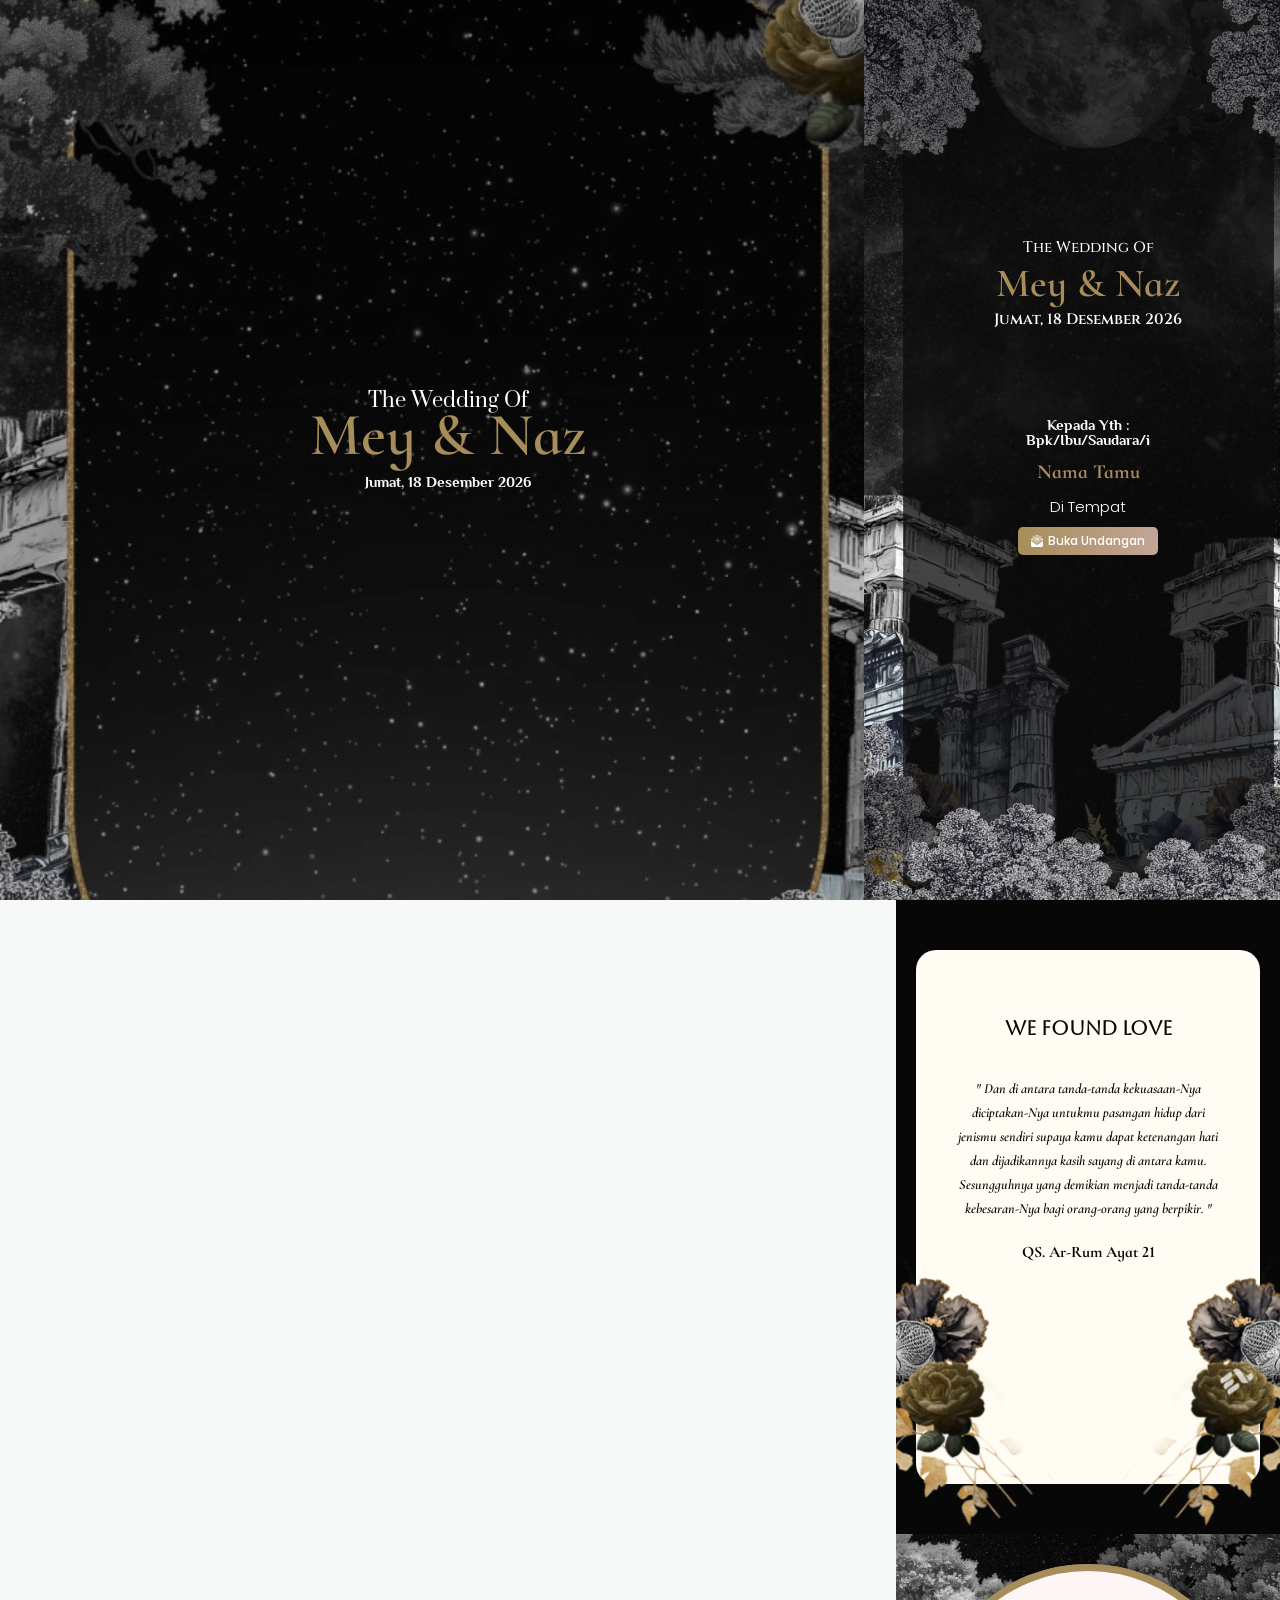
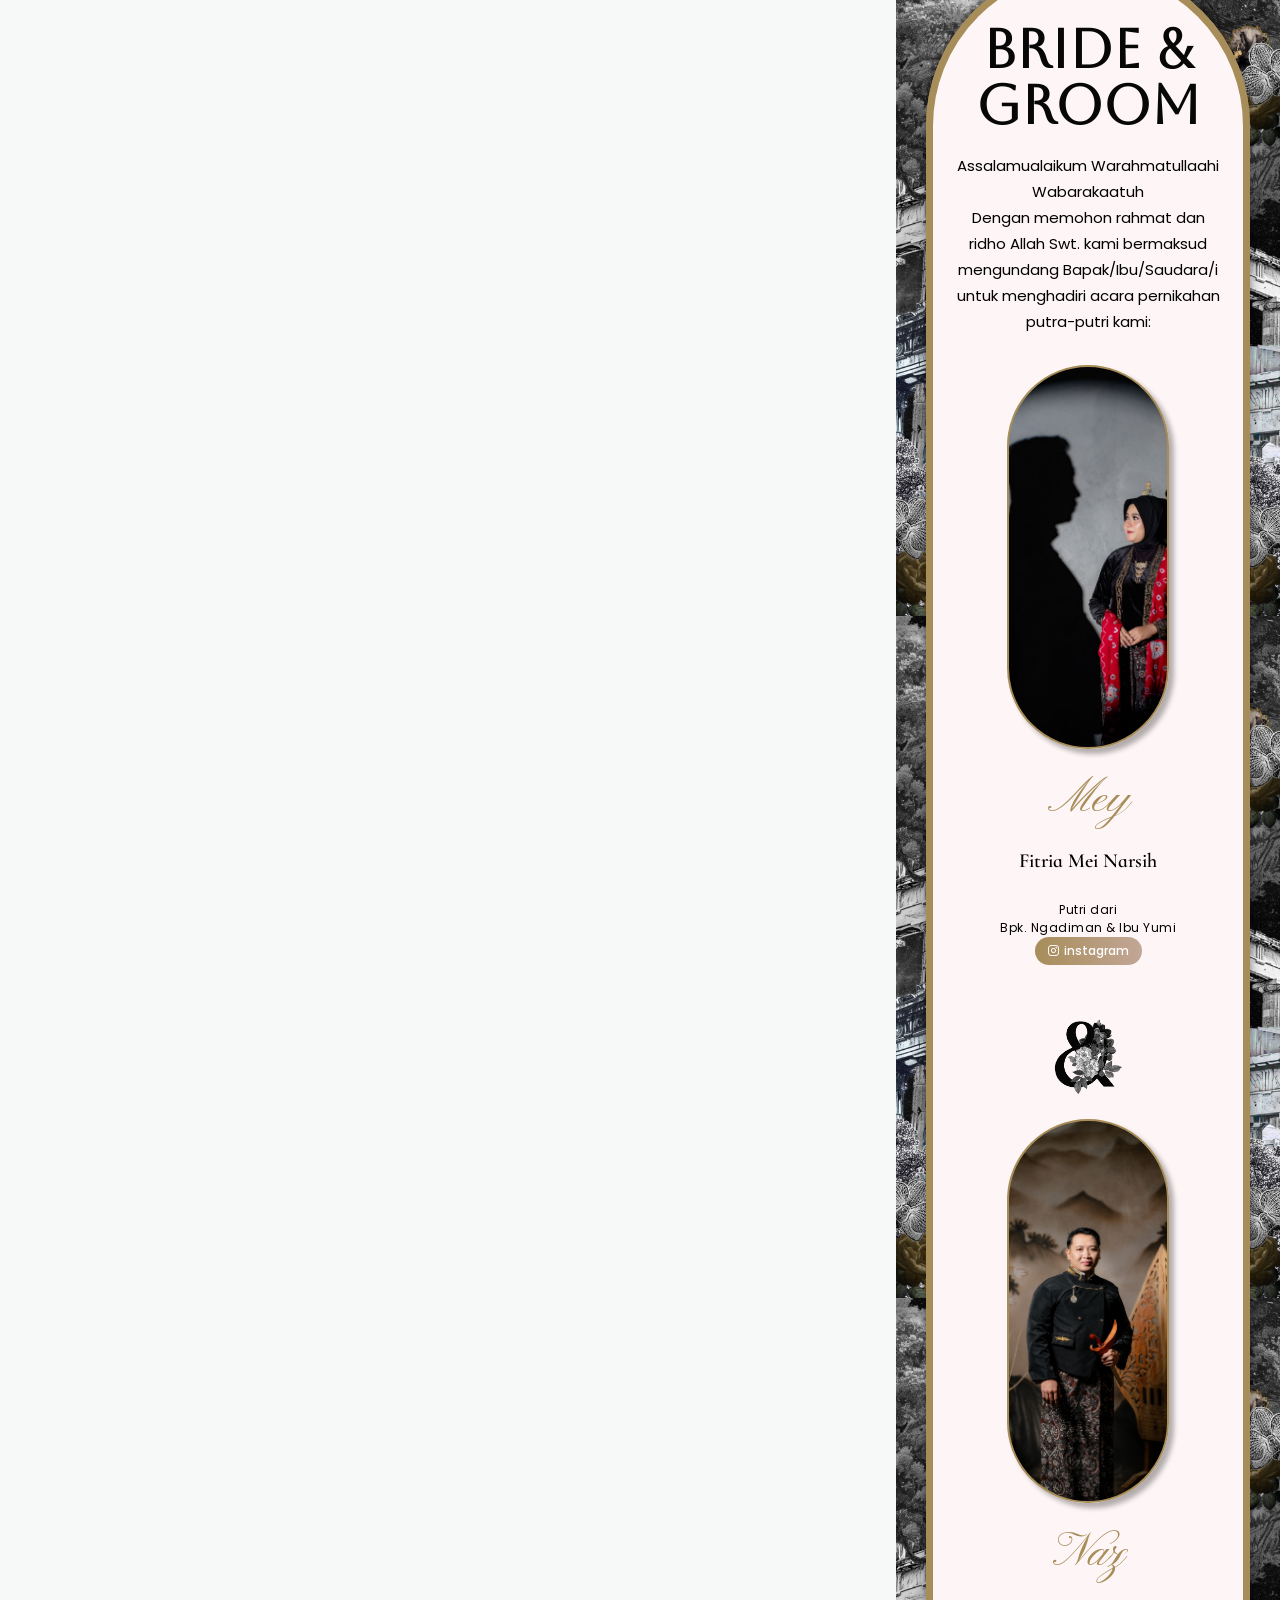
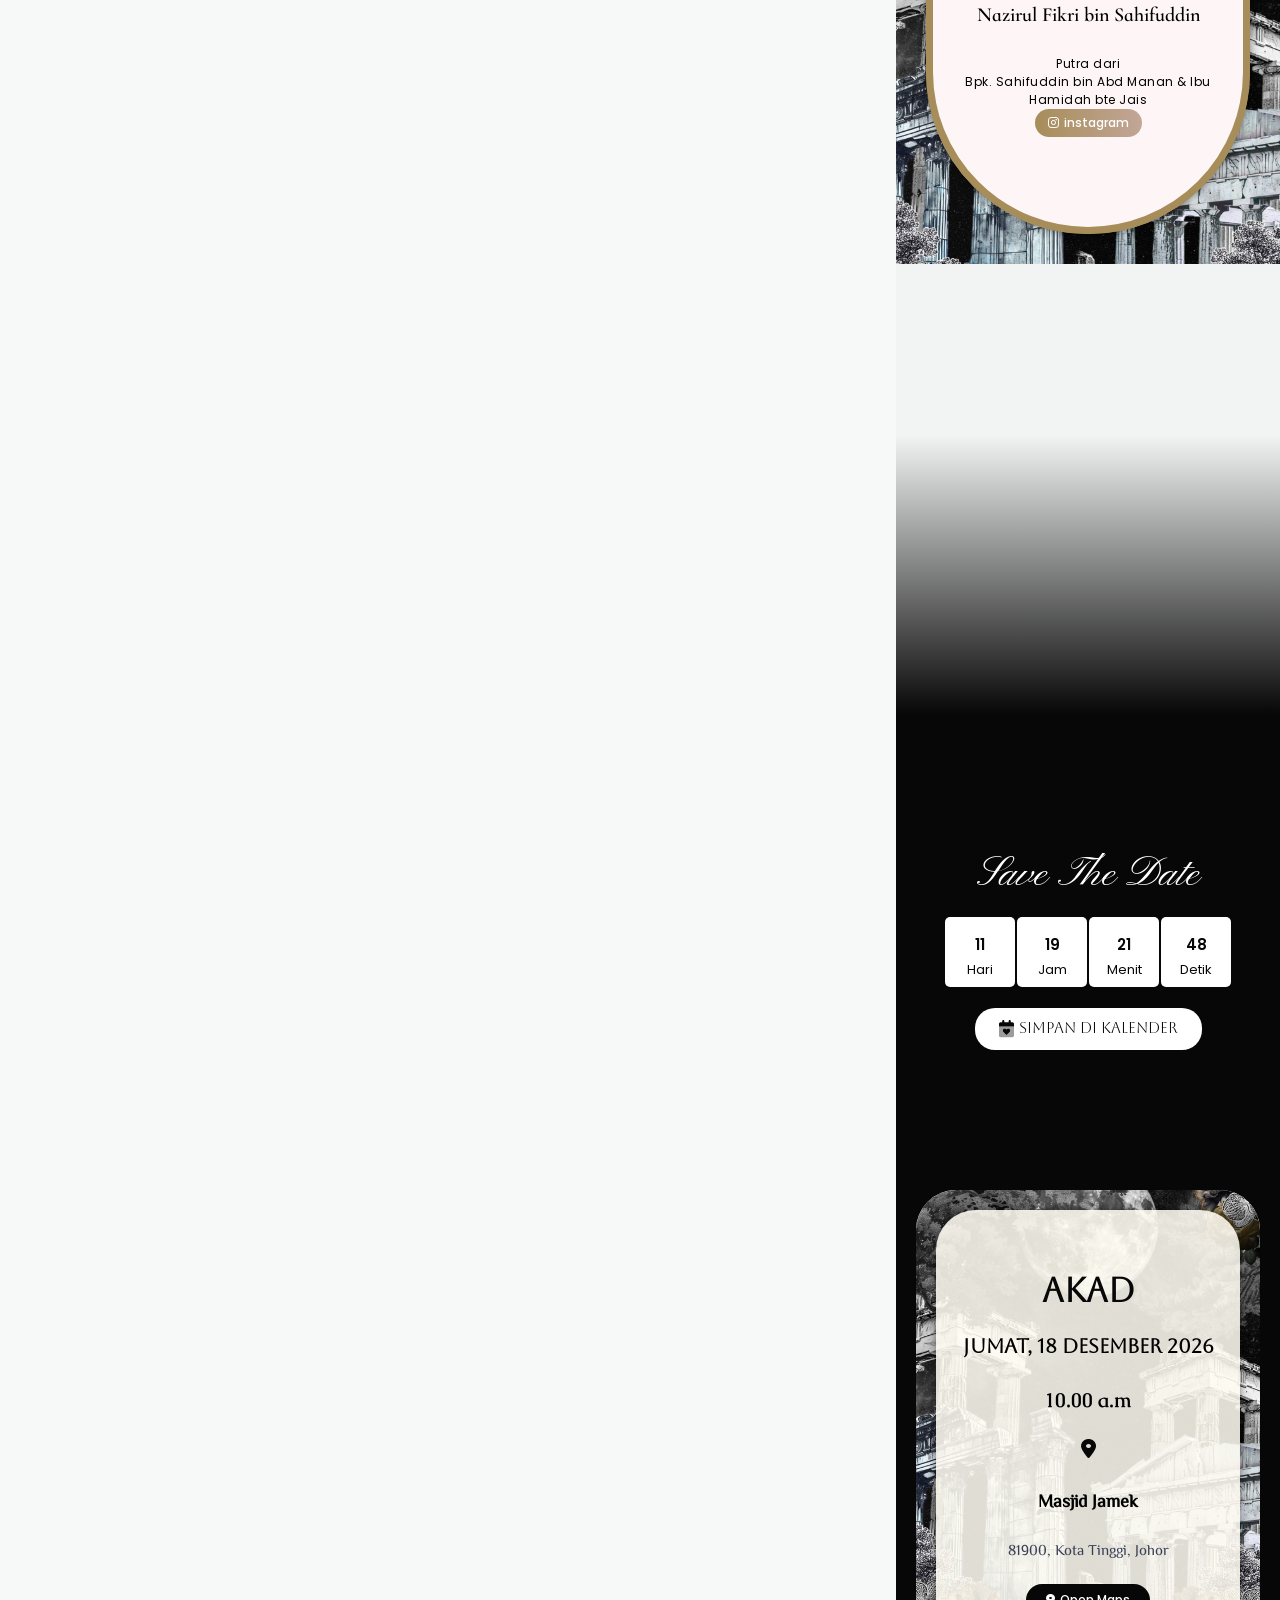
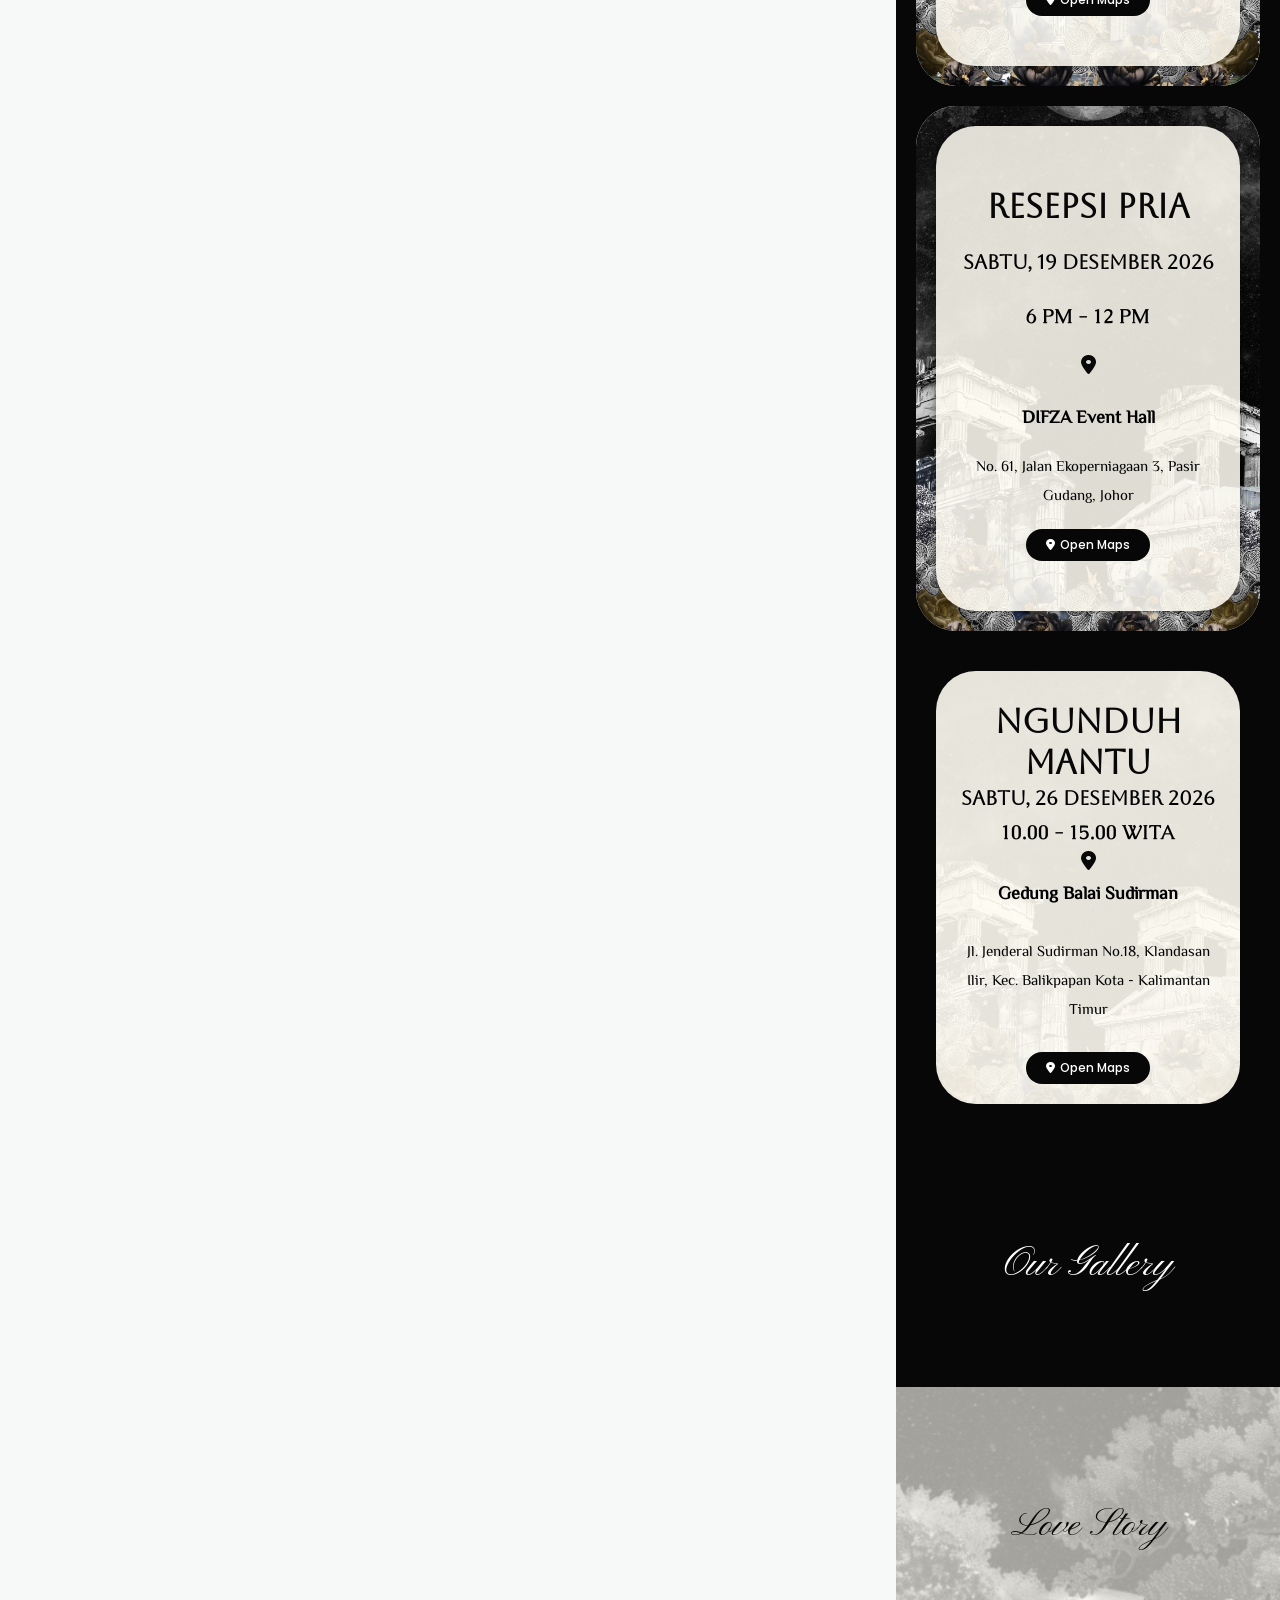
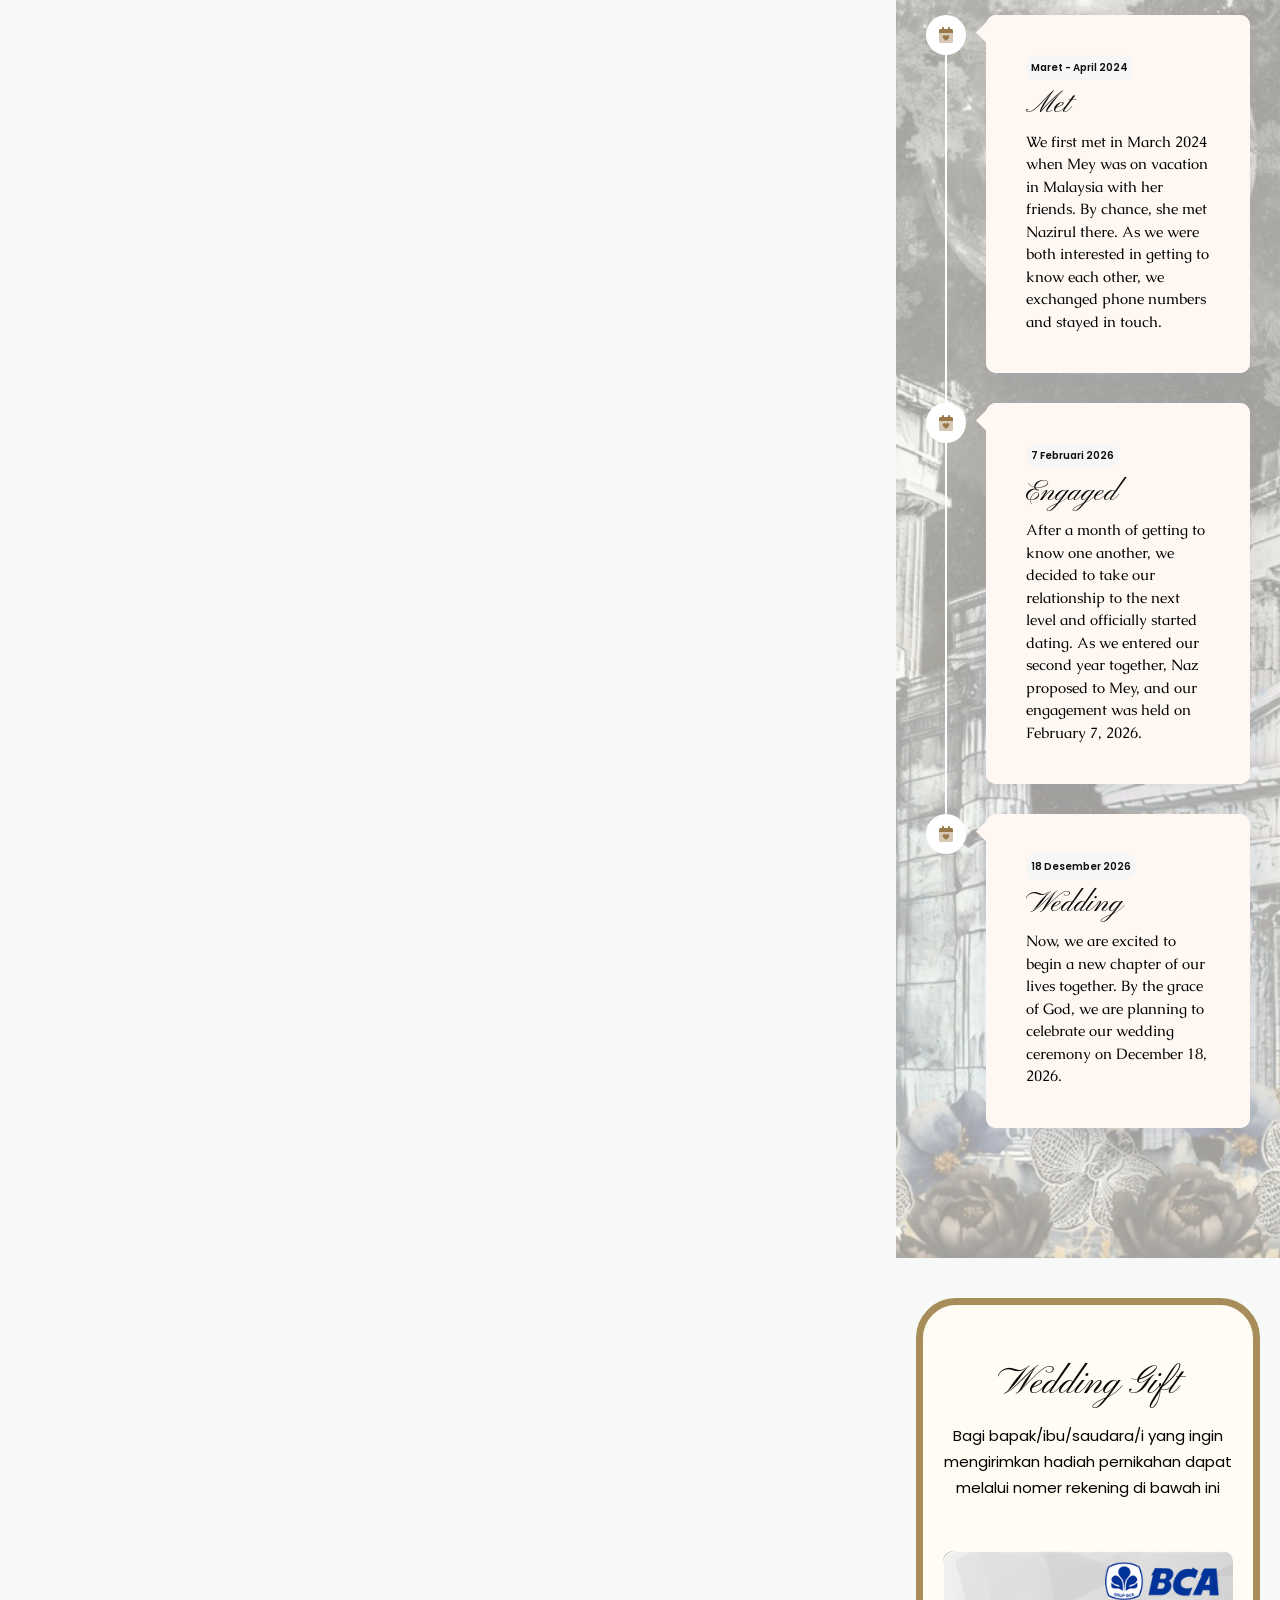
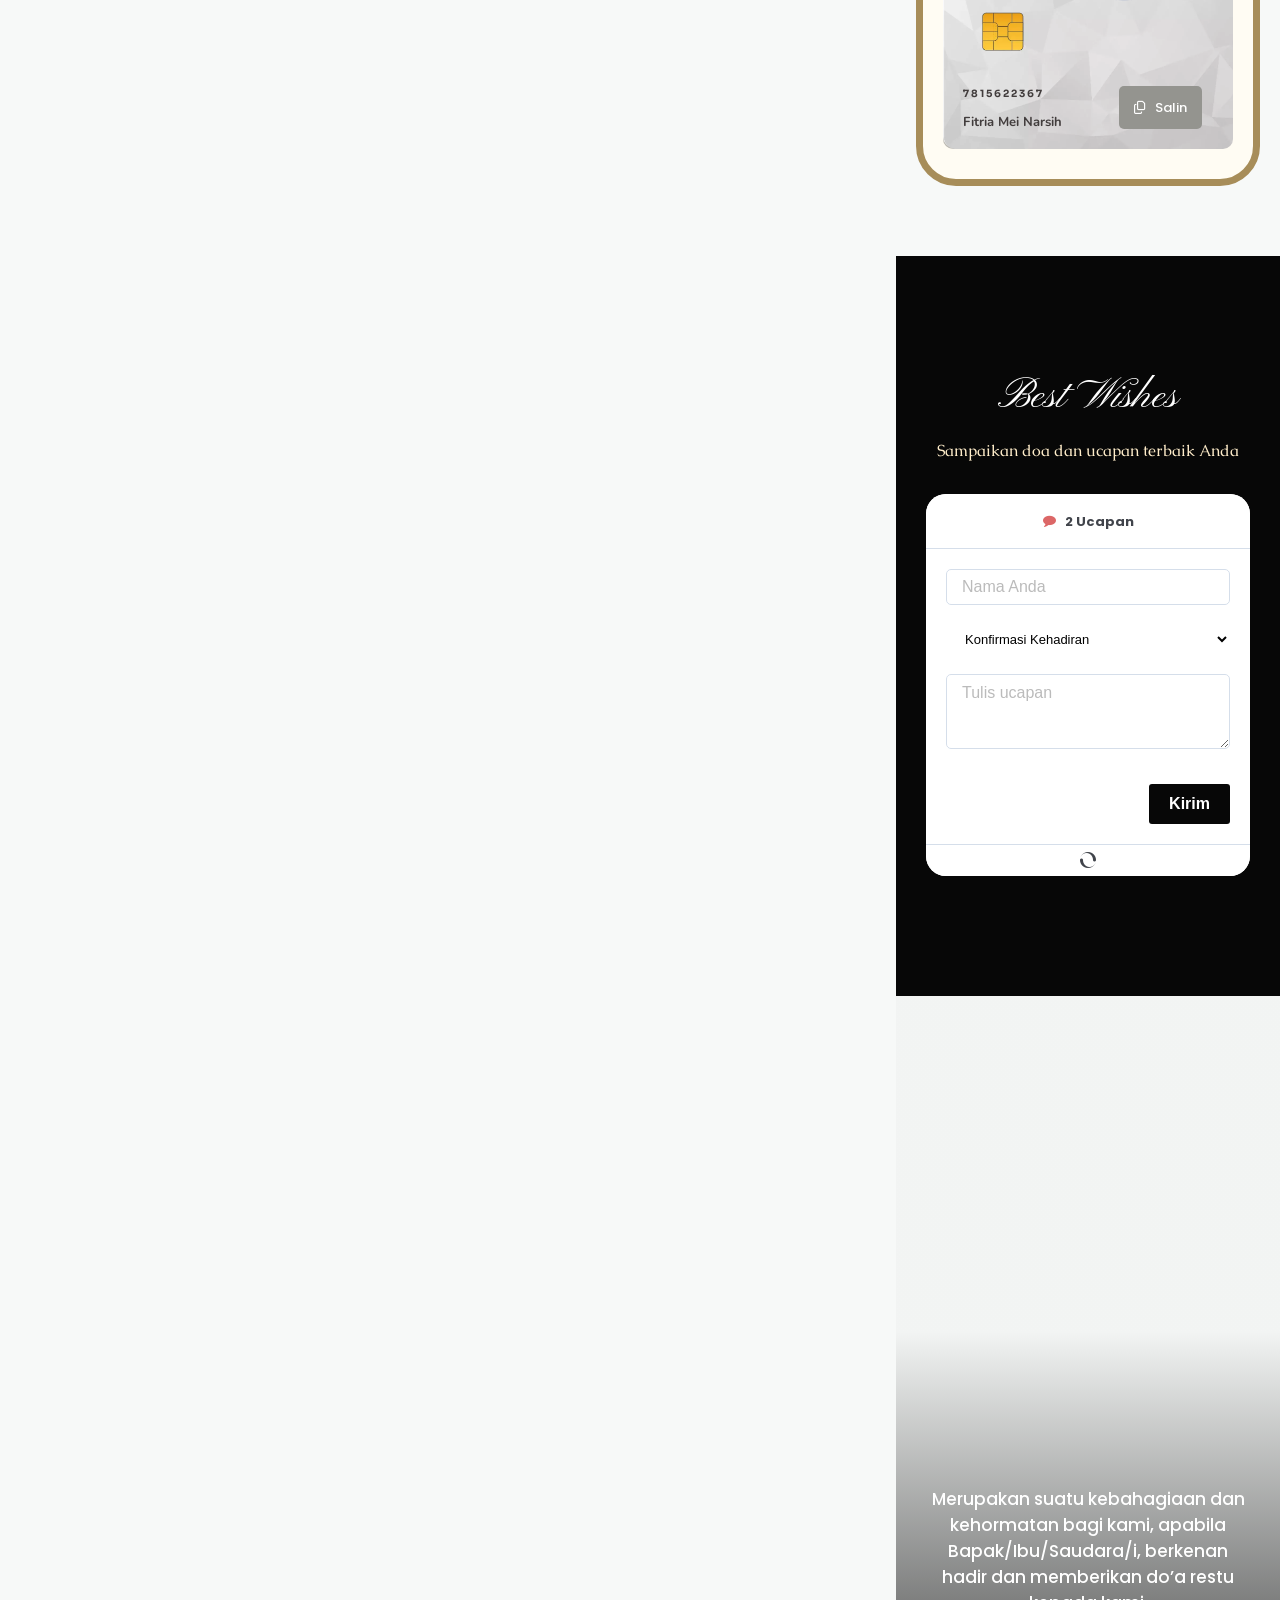
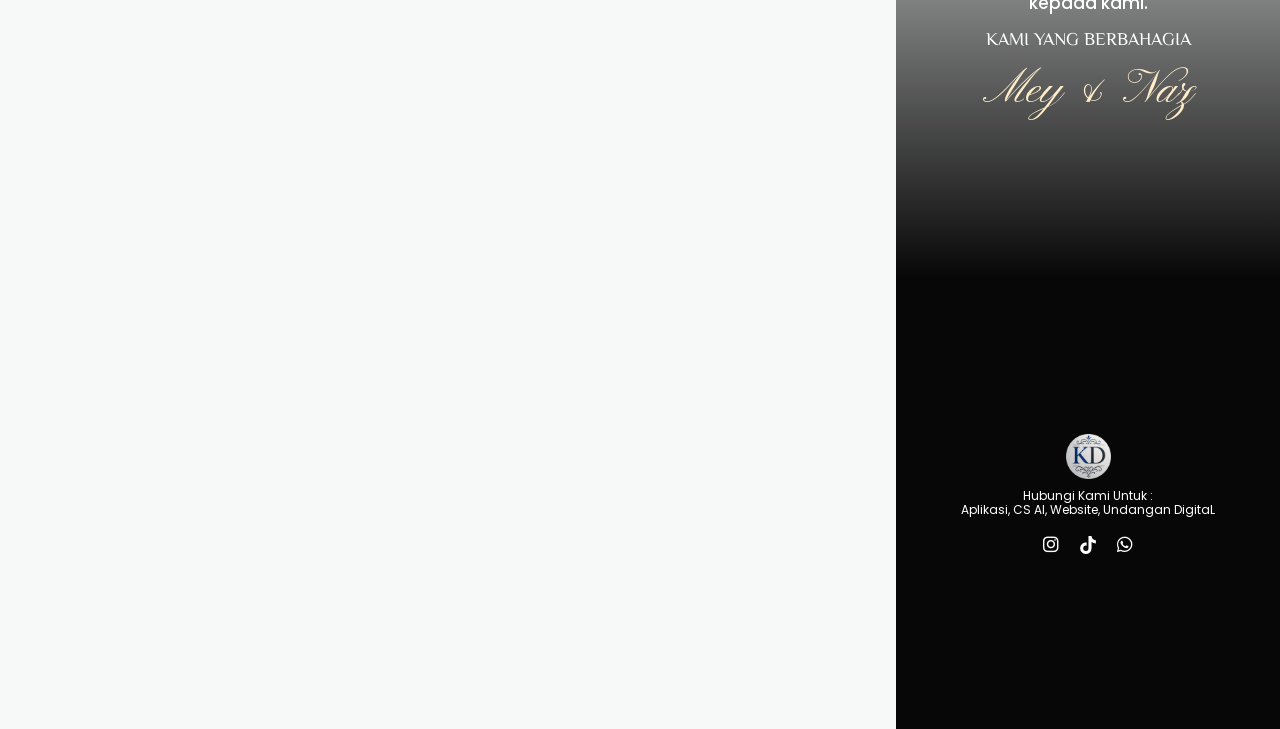
==== commit 620db13d: "ubah space" ====
--- a/index.html
+++ b/index.html
@@ -2237,11 +2237,11 @@
 				</div>
 				<div class="elementor-element elementor-element-60e43dc7 elementor-invisible elementor-widget elementor-widget-heading animated fadeInUp" data-id="ngunduh-venue" data-element_type="widget" data-e-type="widget" data-widget_type="heading.default" style="visibility: visible;">
 				<div class="elementor-widget-container">
-					<span class="elementor-heading-title elementor-size-default">Gedung Balai Sudirman<br></span>				</div>
+					<span class="elementor-heading-title elementor-size-default">Gedung Balai Sudirman<br><br></span>				</div>
 				</div>
 				<div class="elementor-element elementor-element-5a87d9f4 elementor-invisible elementor-widget elementor-widget-heading animated fadeInUp" data-id="ngunduh-address" data-element_type="widget" data-e-type="widget" data-widget_type="heading.default" style="visibility: visible;">
 				<div class="elementor-widget-container">
-					<h2 class="elementor-heading-title elementor-size-default">Jl. Jenderal Sudirman No.18, Klandasan Ilir, Kec. Balikpapan Kota - Kalimantan Timur</h2>				</div>
+					<h2 class="elementor-heading-title elementor-size-default">Jl. Jenderal Sudirman No.18, Klandasan Ilir, Kec. Balikpapan Kota - Kalimantan Timur<br><br></h2>				</div>
 				</div>
 				<div class="elementor-element elementor-element-1d92961e elementor-align-center elementor-mobile-align-center elementor-widget elementor-widget-button" data-id="ngunduh-button" data-element_type="widget" data-e-type="widget" data-settings="{&quot;_animation&quot;:&quot;none&quot;}" data-widget_type="button.default">
 				<div class="elementor-widget-container">
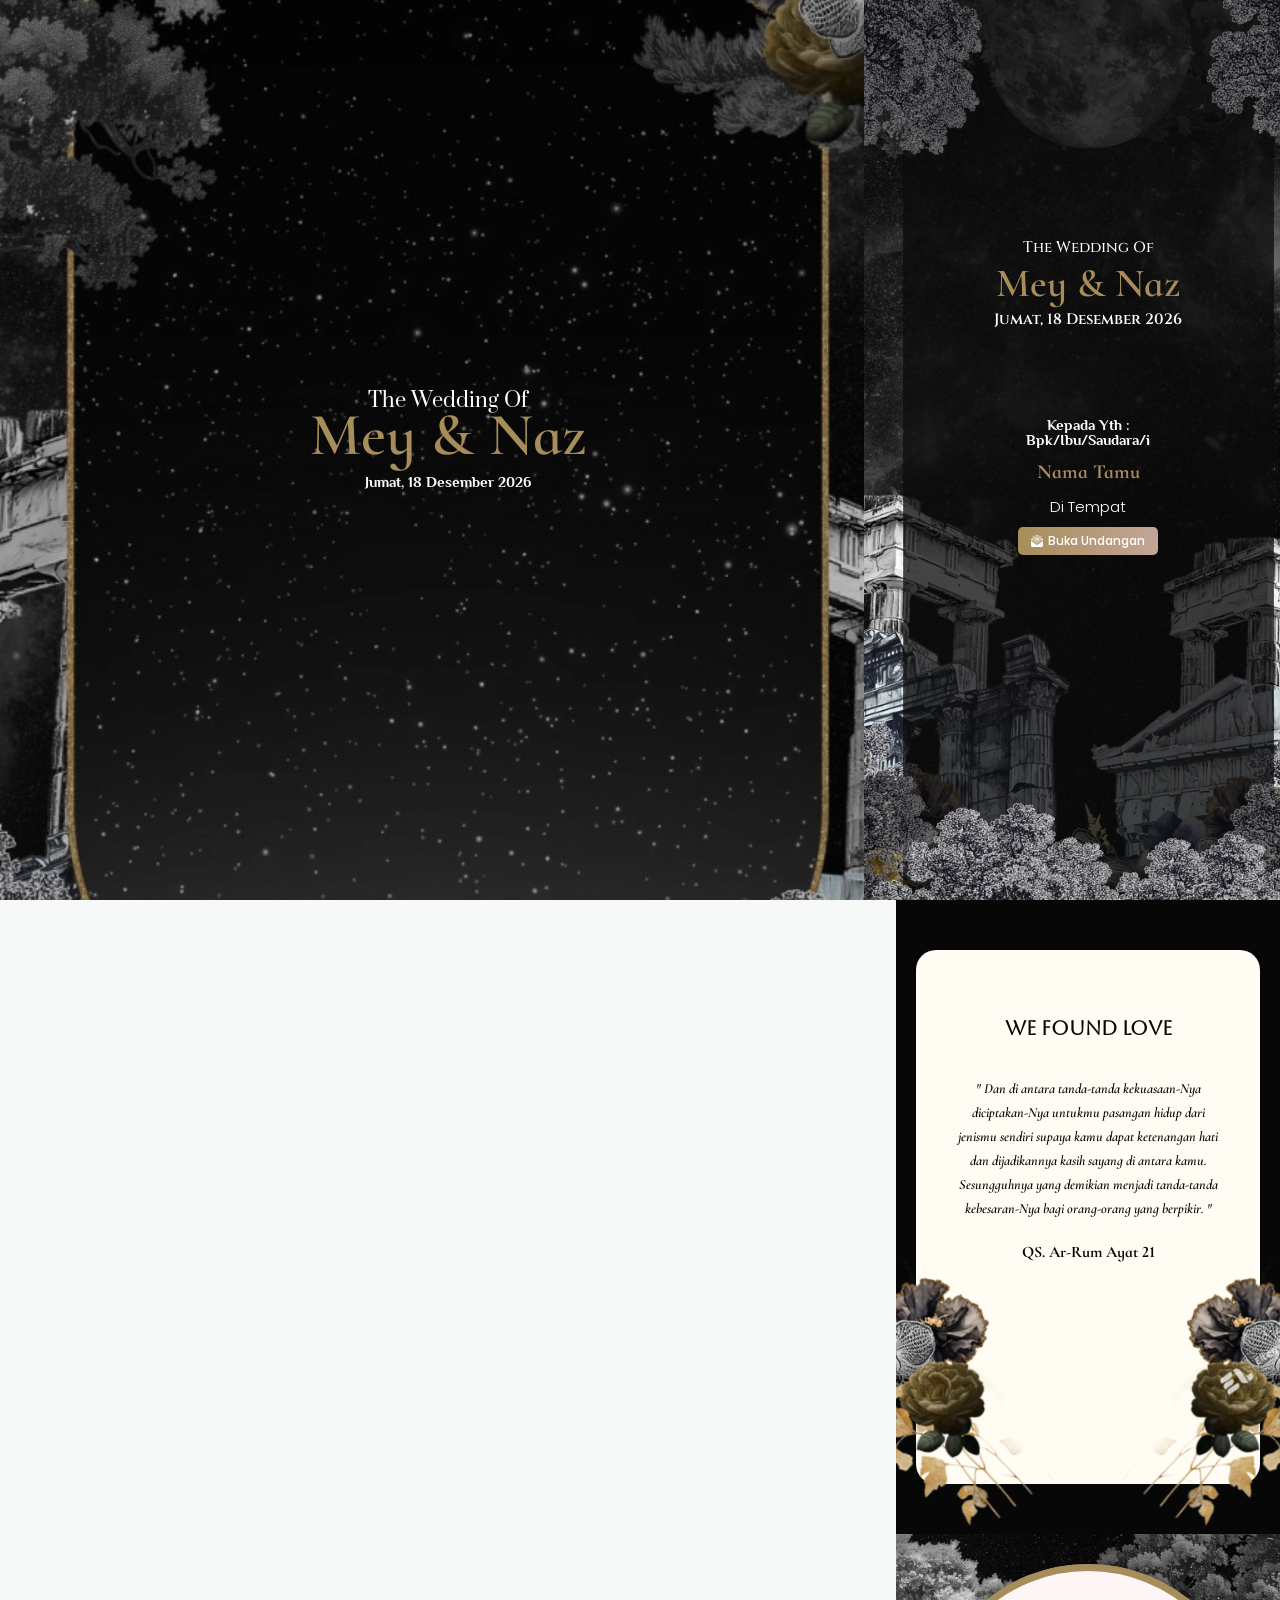
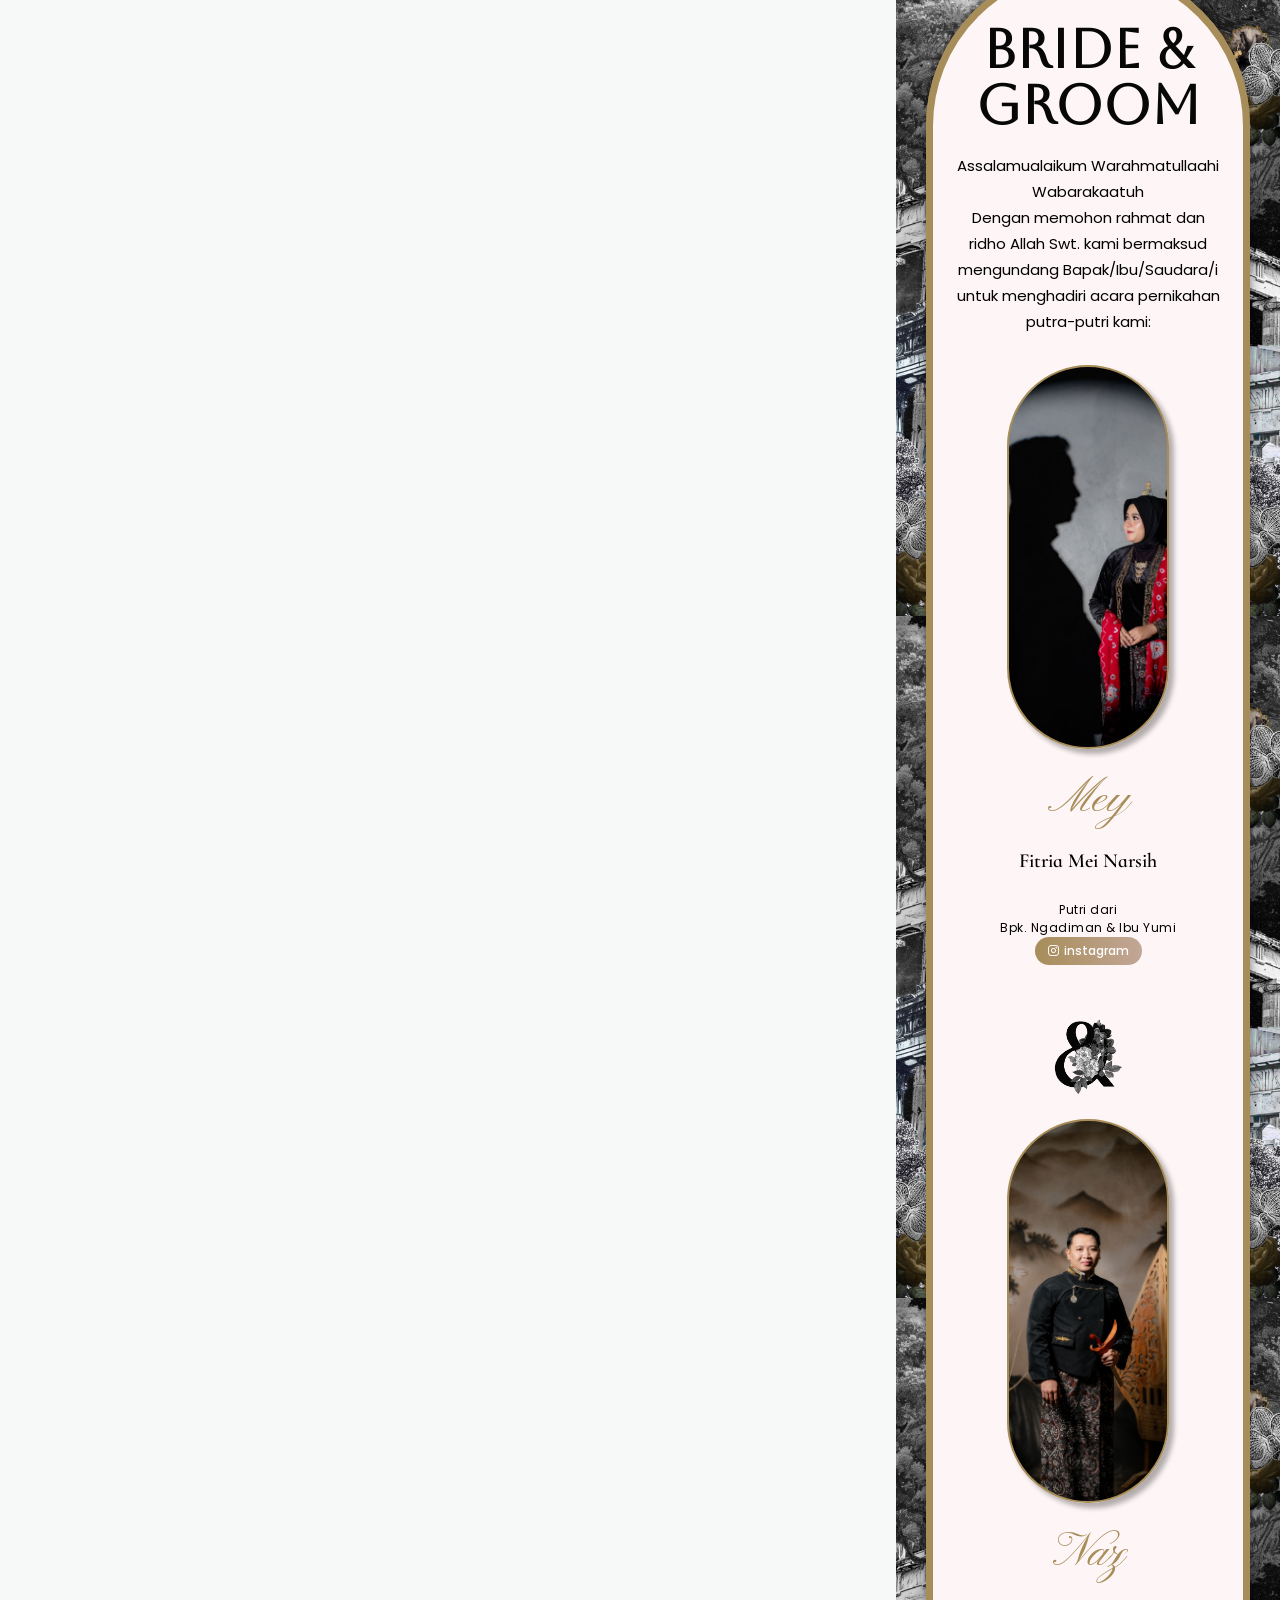
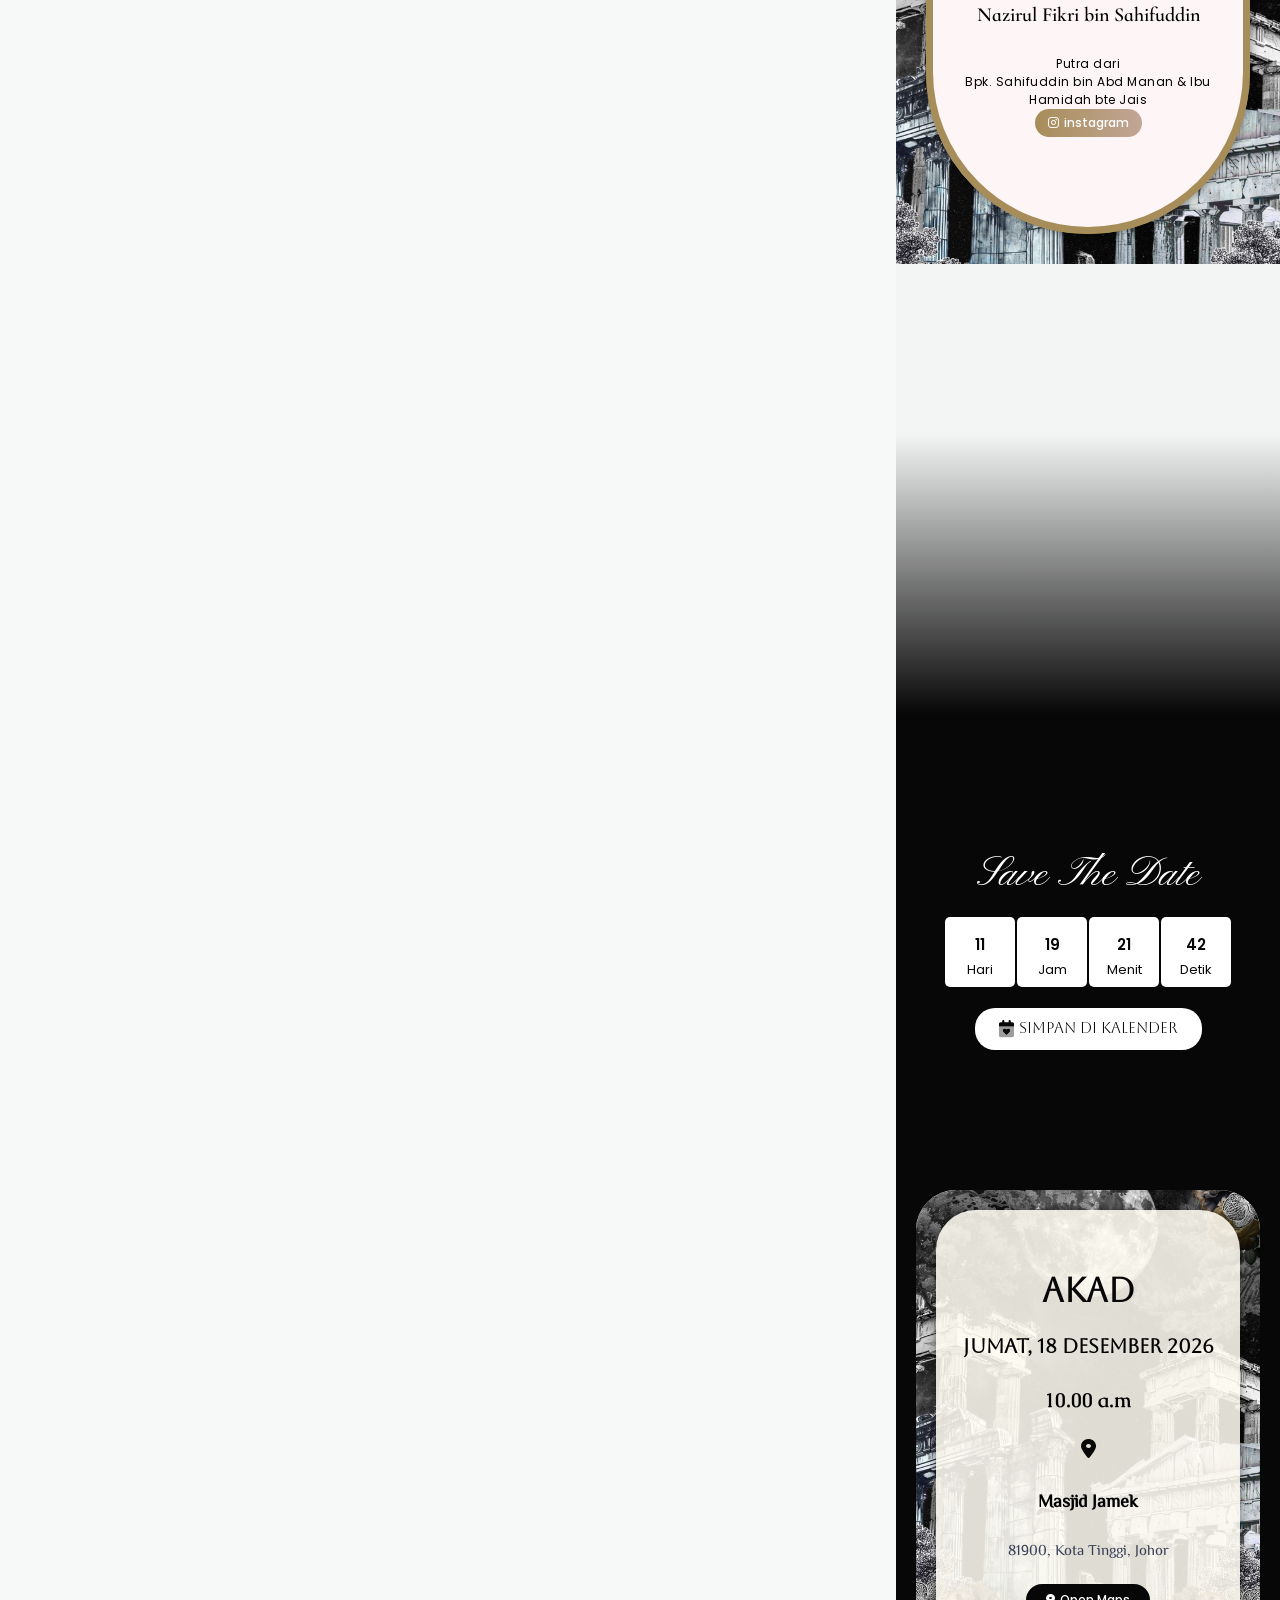
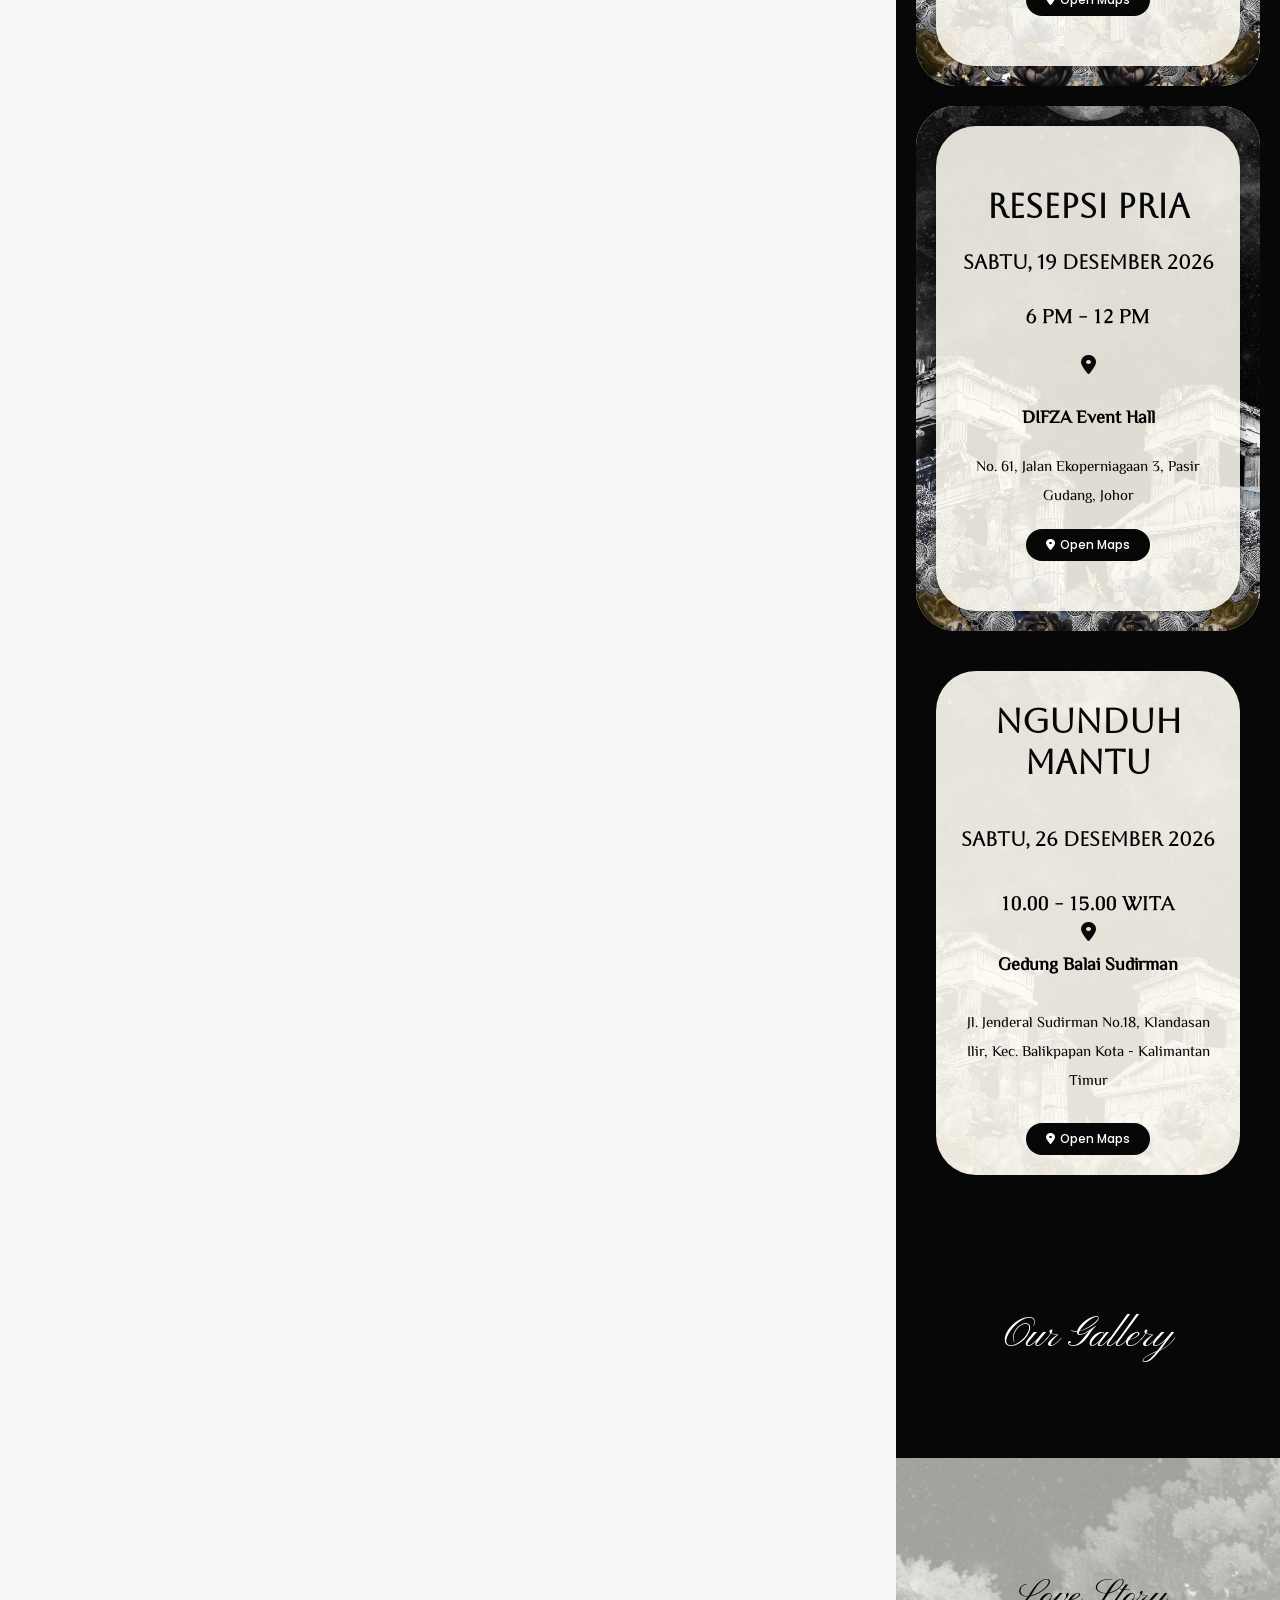
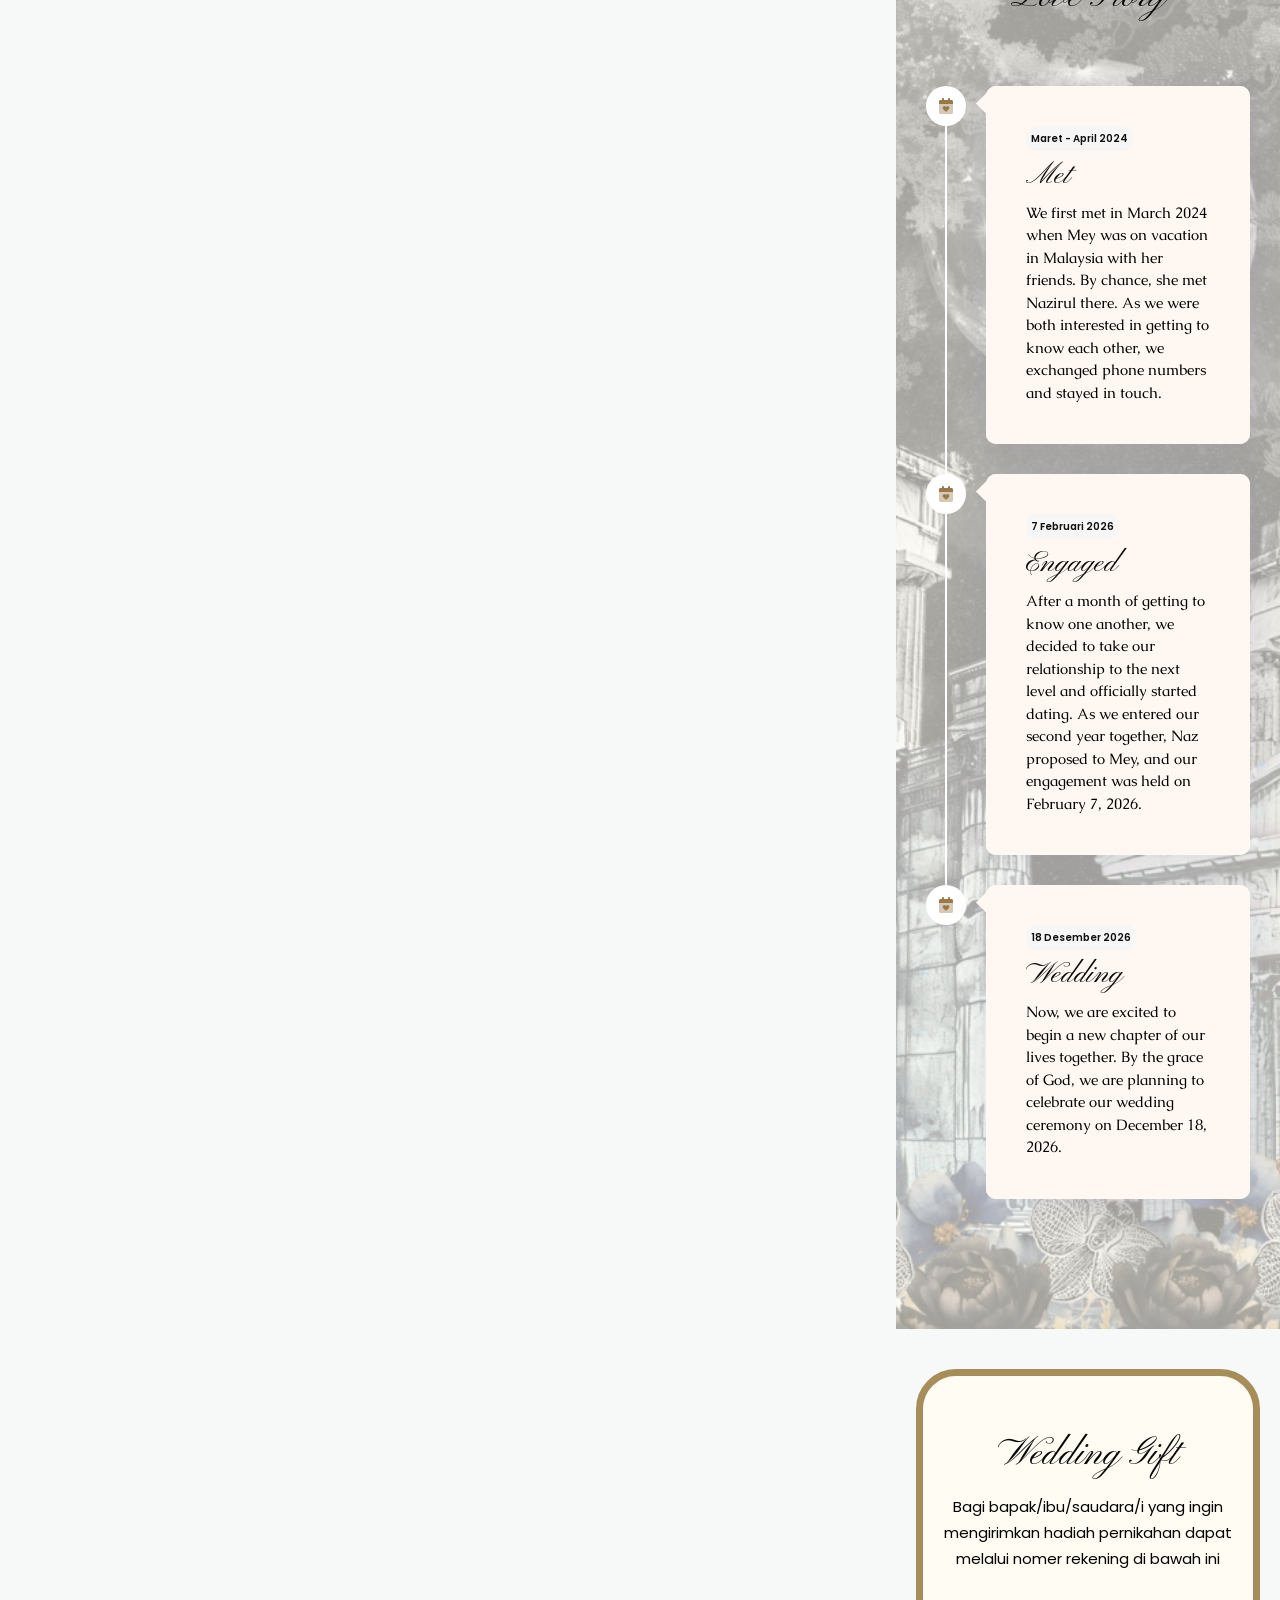
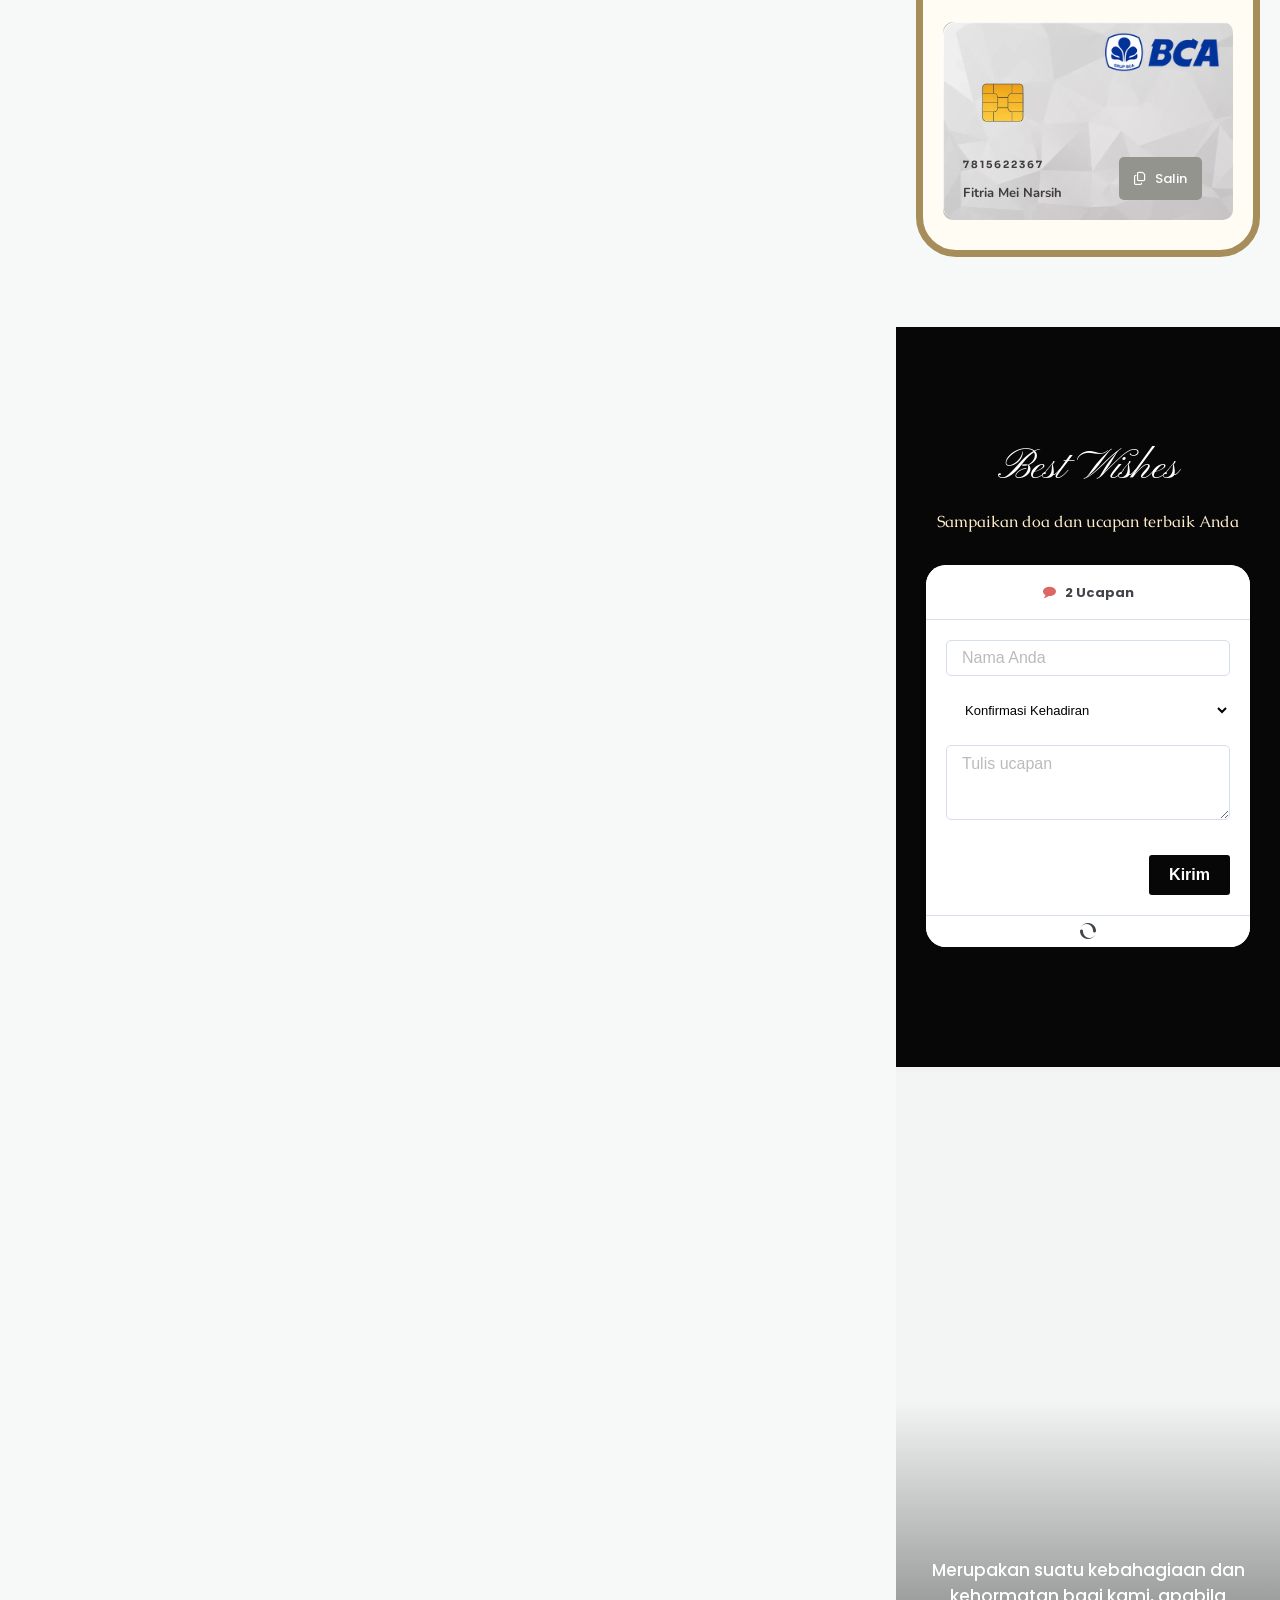
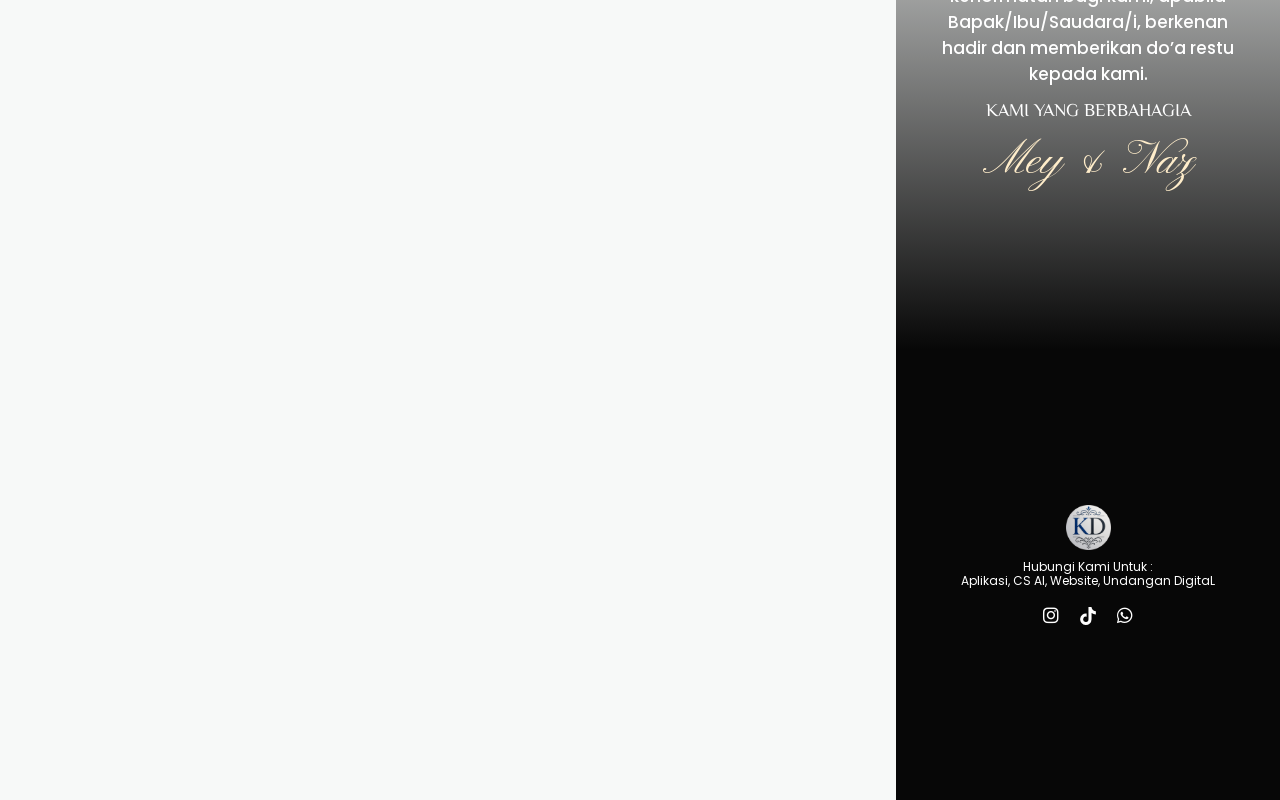
==== commit bc4dd25b: "ubah space2" ====
--- a/index.html
+++ b/index.html
@@ -2217,11 +2217,11 @@
 		<div class="elementor-element-ngunduh-inner e-con-full e-flex e-con e-child" style="background-color: #FFFCF3; border-radius: 40px; padding: 20px; box-sizing: border-box; position: relative; height: 100%;">
 				<div class="elementor-element elementor-element-550be85f elementor-invisible elementor-widget elementor-widget-heading animated zoomIn" data-id="ngunduh-title" data-element_type="widget" data-e-type="widget" data-widget_type="heading.default" style="visibility: visible;">
 				<div class="elementor-widget-container">
-					<p class="elementor-heading-title elementor-size-default">NGUNDUH MANTU</p>				</div>
+					<p class="elementor-heading-title elementor-size-default">NGUNDUH MANTU<br><br></p>				</div>
 				</div>
 				<div class="elementor-element elementor-element-23df4bd3 jedv-enabled--yes elementor-invisible elementor-widget elementor-widget-jet-listing-dynamic-field animated zoomIn" data-id="ngunduh-date" data-element_type="widget" data-e-type="widget" data-widget_type="jet-listing-dynamic-field.default" style="visibility: visible;">
 				<div class="elementor-widget-container">
-					<div class="jet-listing jet-listing-dynamic-field display-inline"><div class="jet-listing-dynamic-field__inline-wrap"><div class="jet-listing-dynamic-field__content">Sabtu, 26 Desember 2026</div></div></div>				</div>
+					<div class="jet-listing jet-listing-dynamic-field display-inline"><div class="jet-listing-dynamic-field__inline-wrap"><div class="jet-listing-dynamic-field__content">Sabtu, 26 Desember 2026<br><br></div></div></div>				</div>
 				</div>
 				<div class="elementor-element elementor-element-5d6085b8 elementor-invisible elementor-widget elementor-widget-heading animated fadeInUp" data-id="ngunduh-time" data-element_type="widget" data-e-type="widget" data-widget_type="heading.default" style="visibility: visible;">
 				<div class="elementor-widget-container">
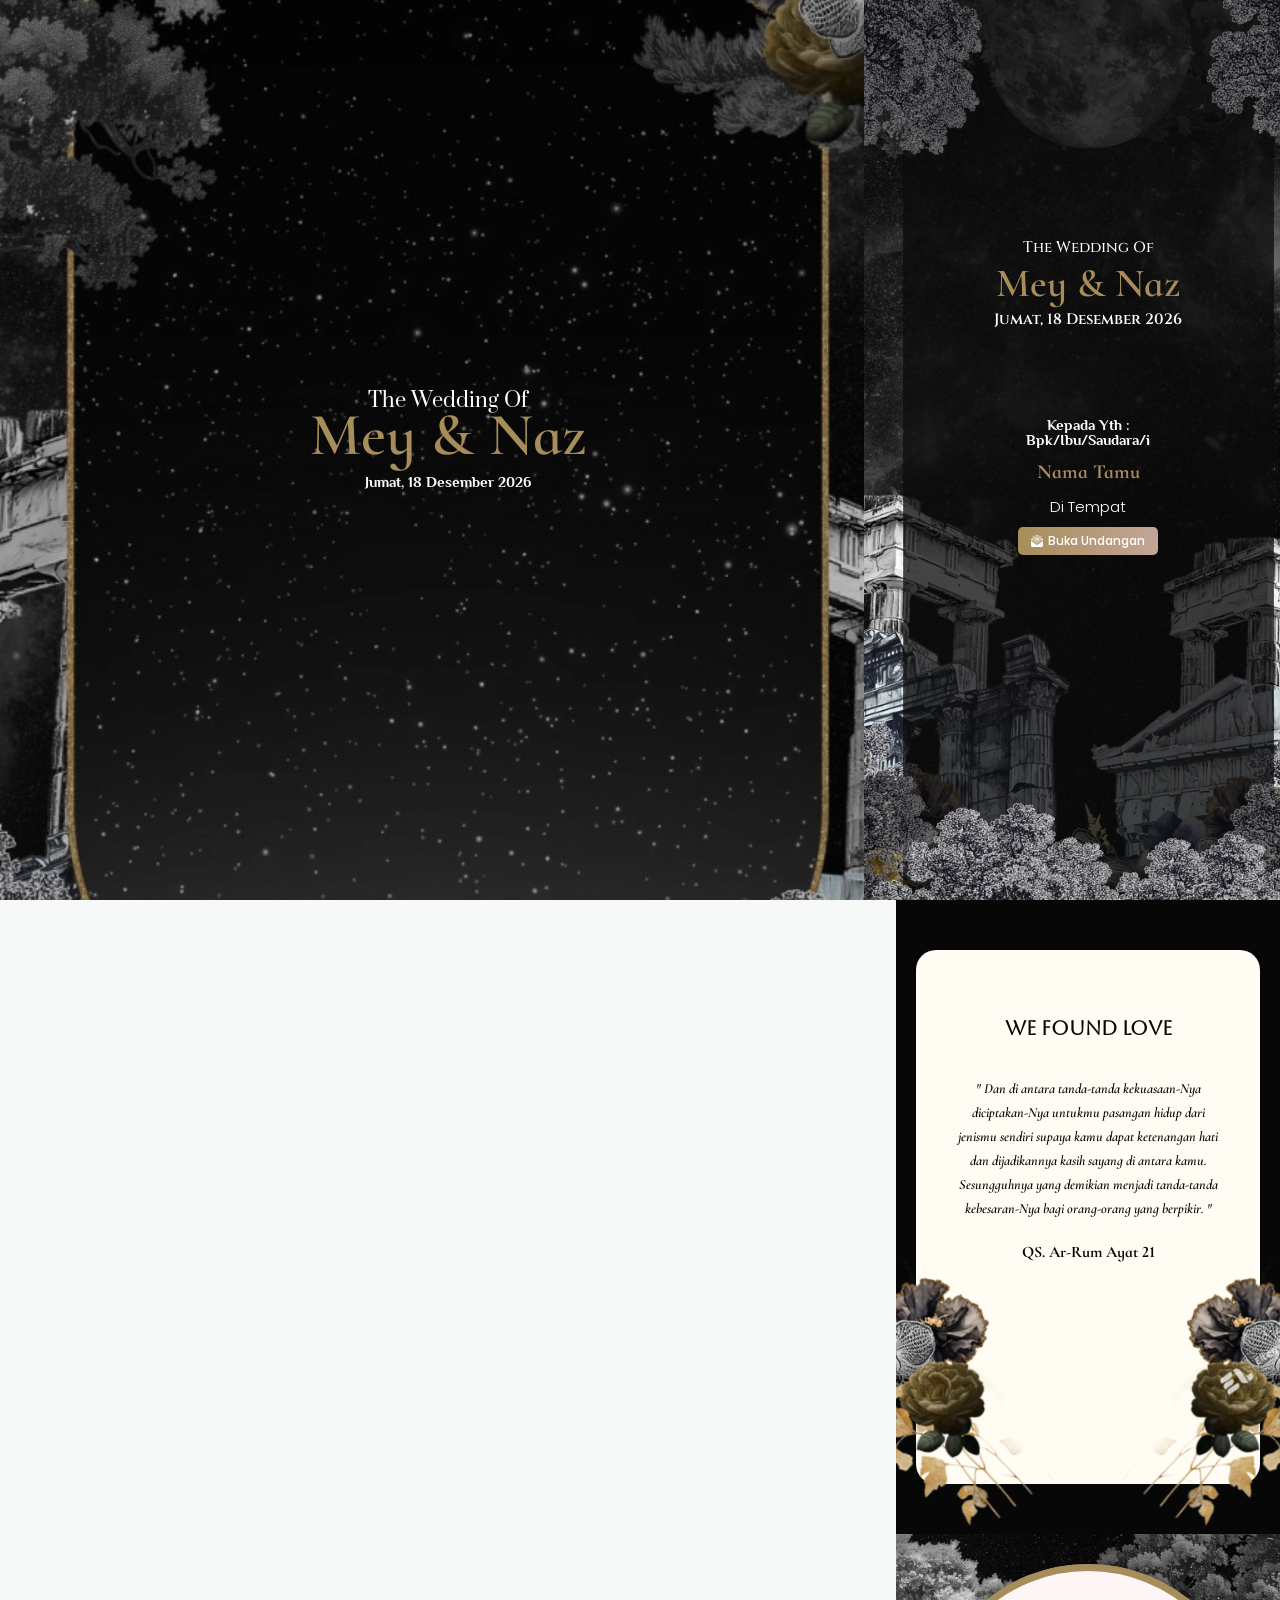
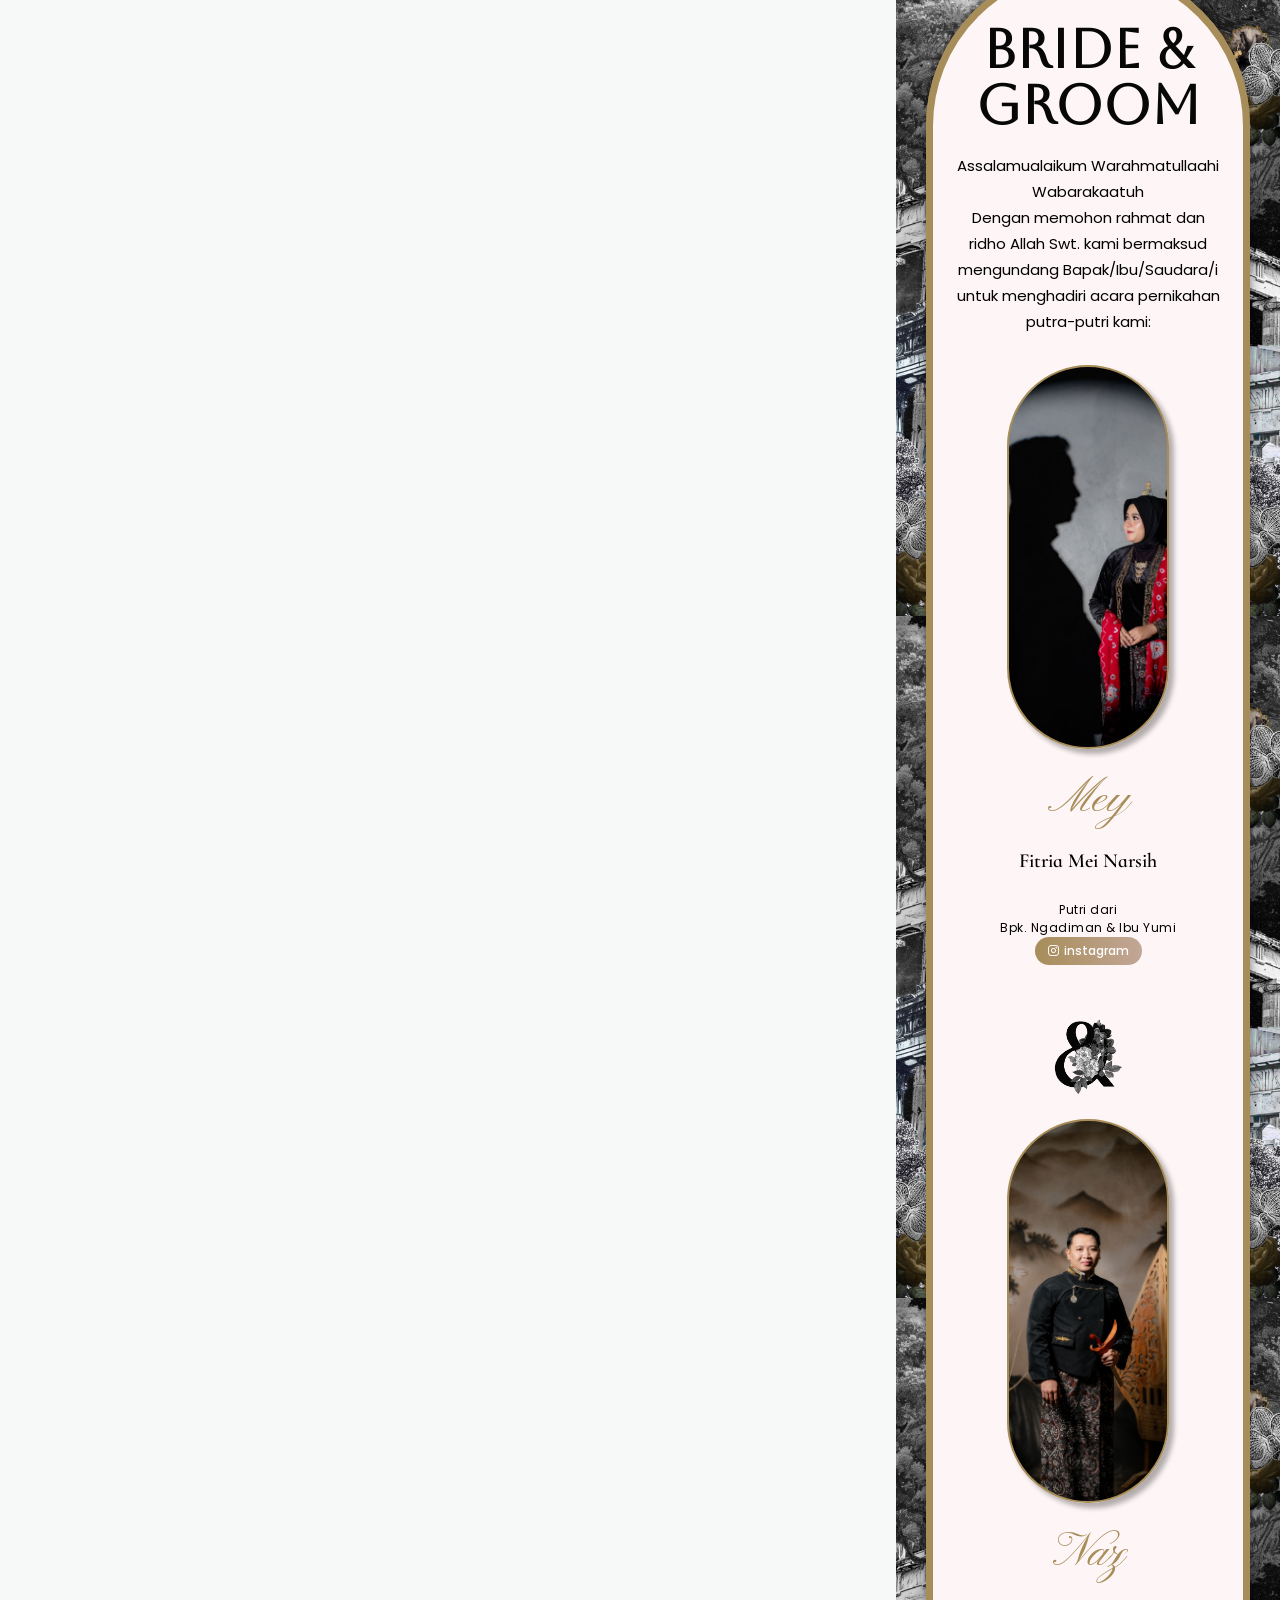
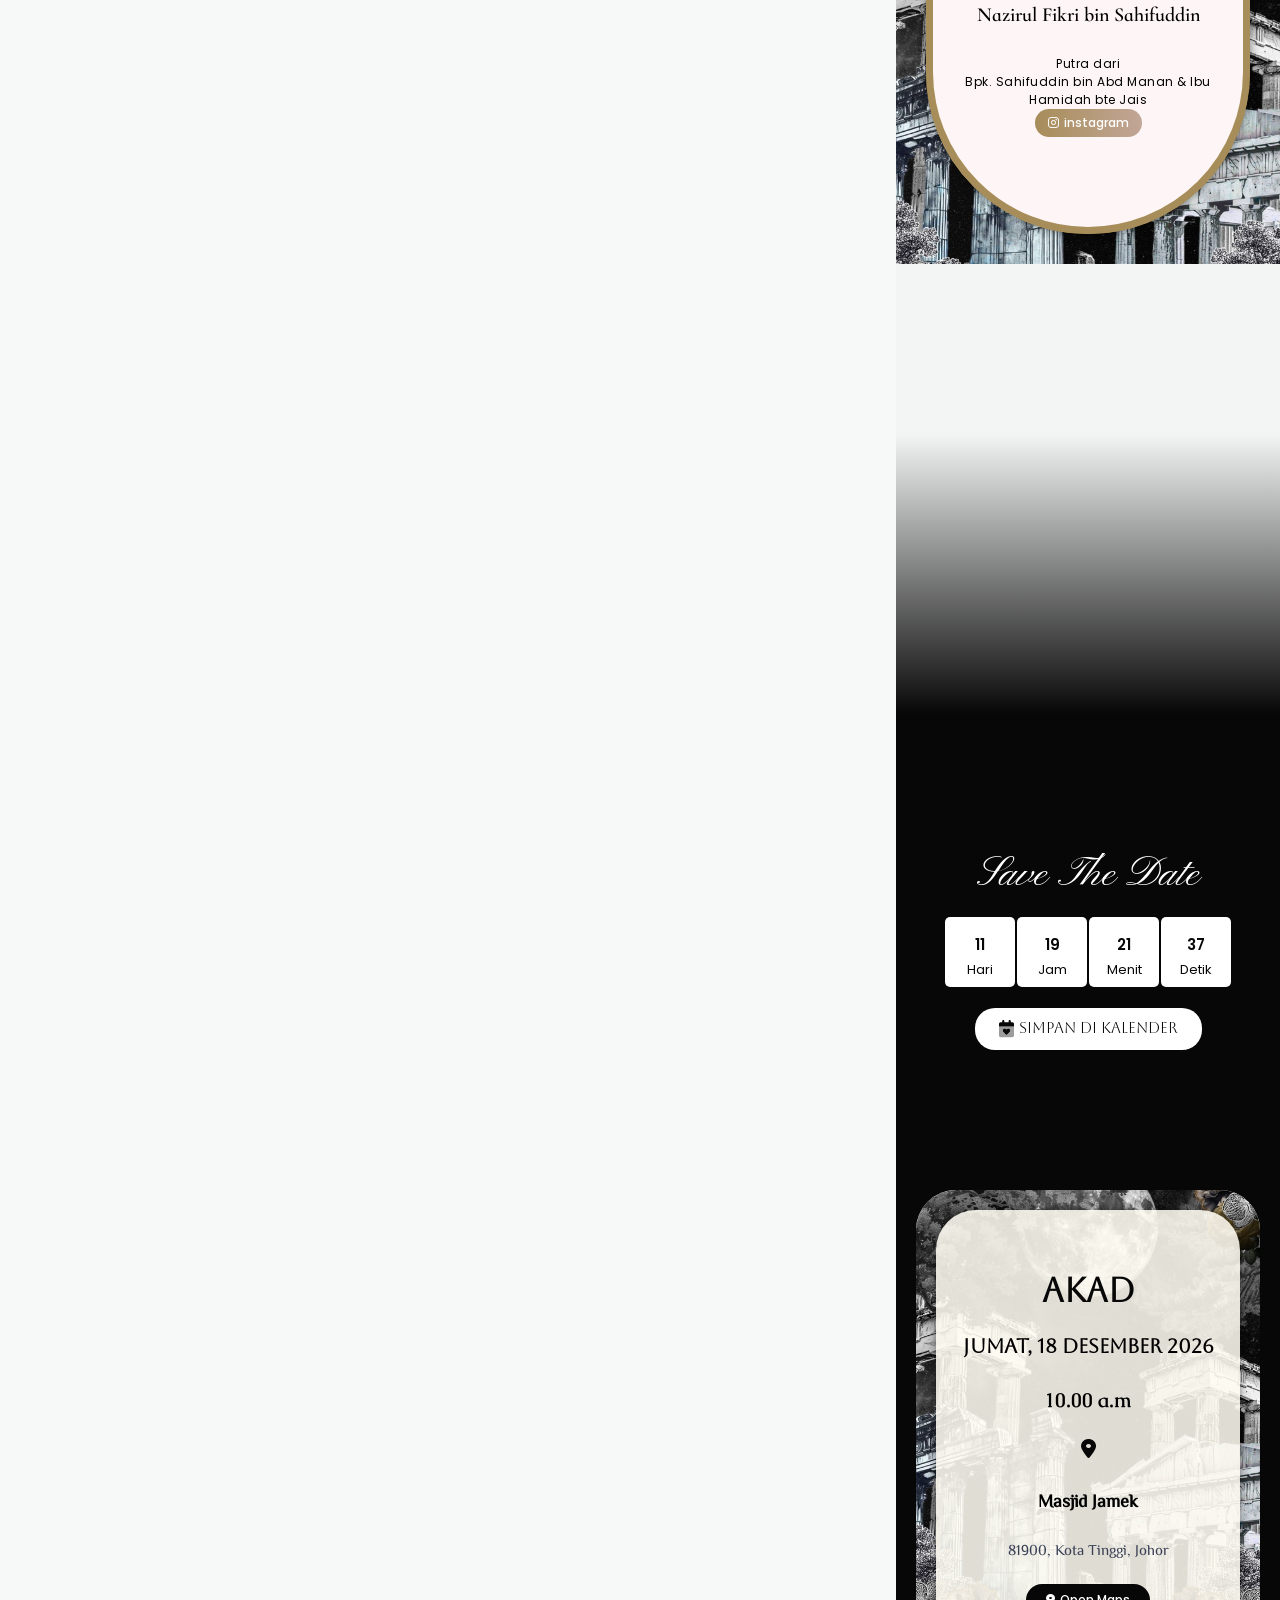
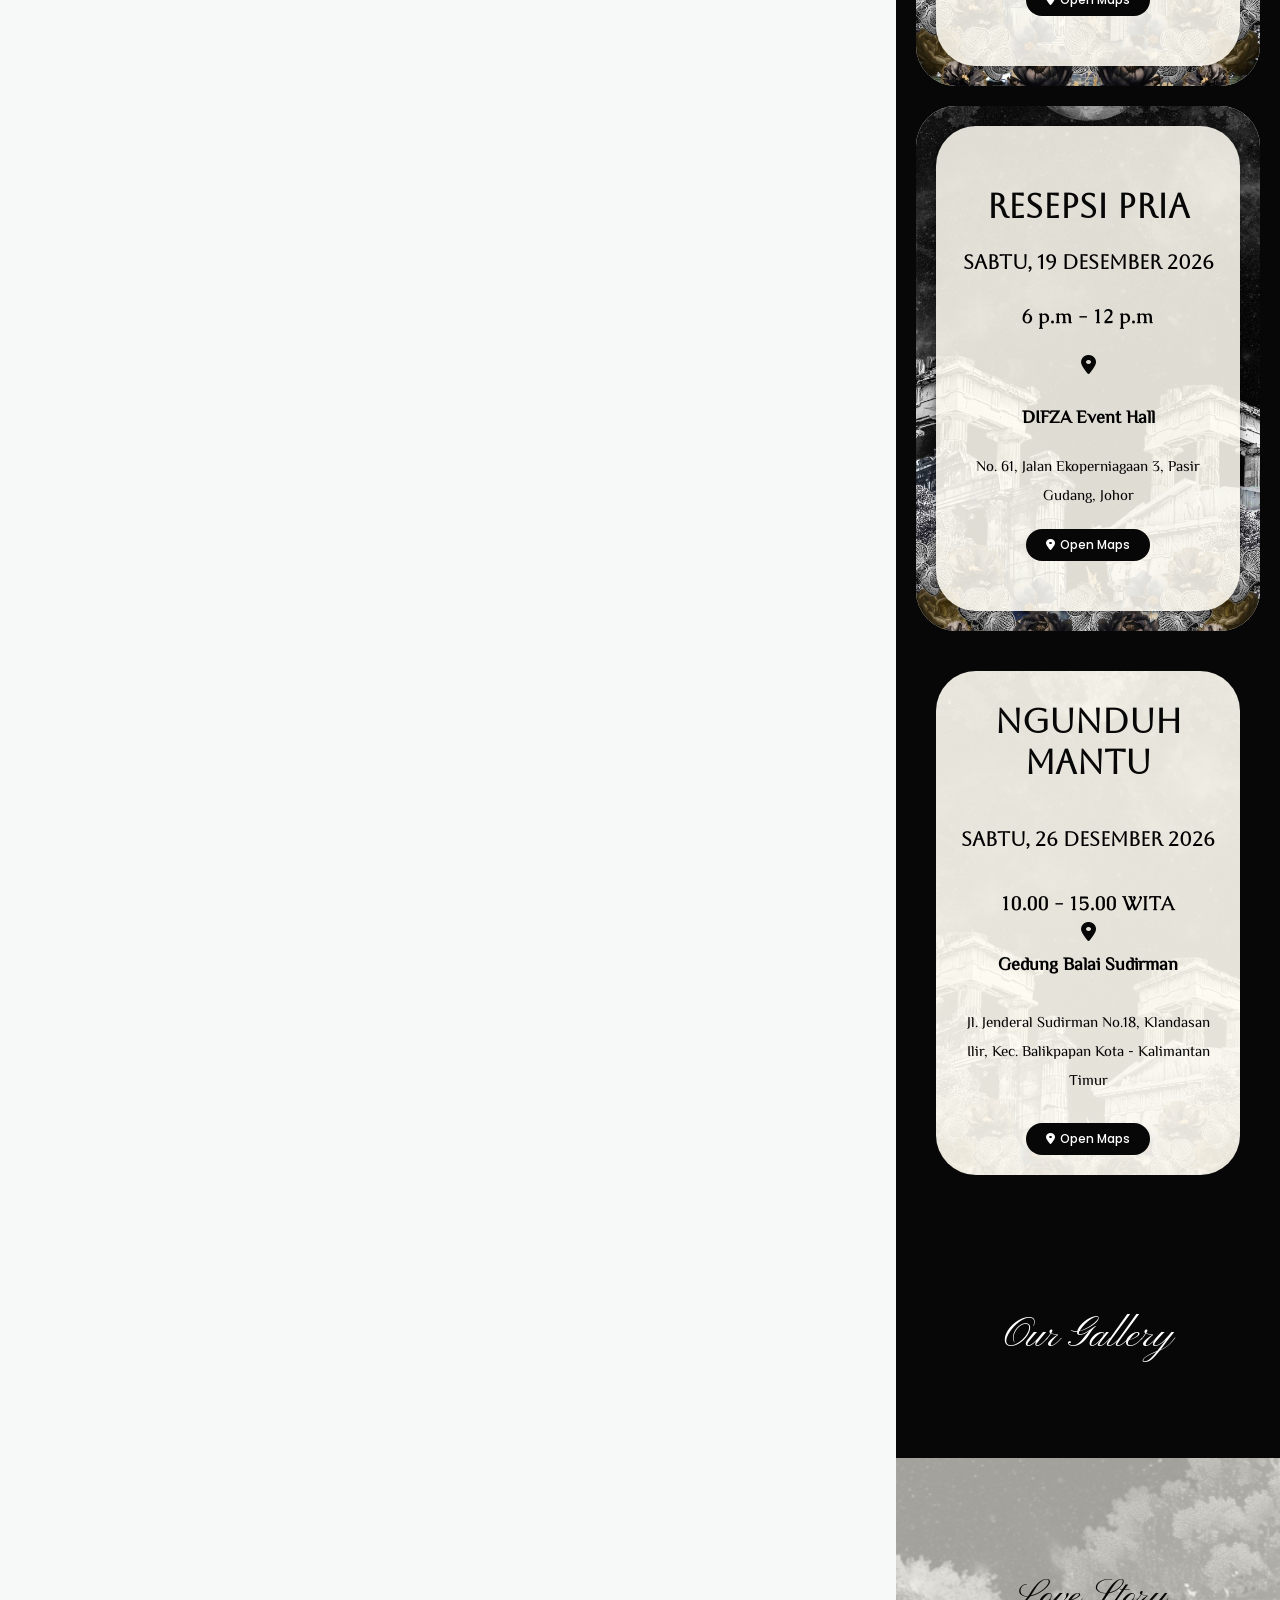
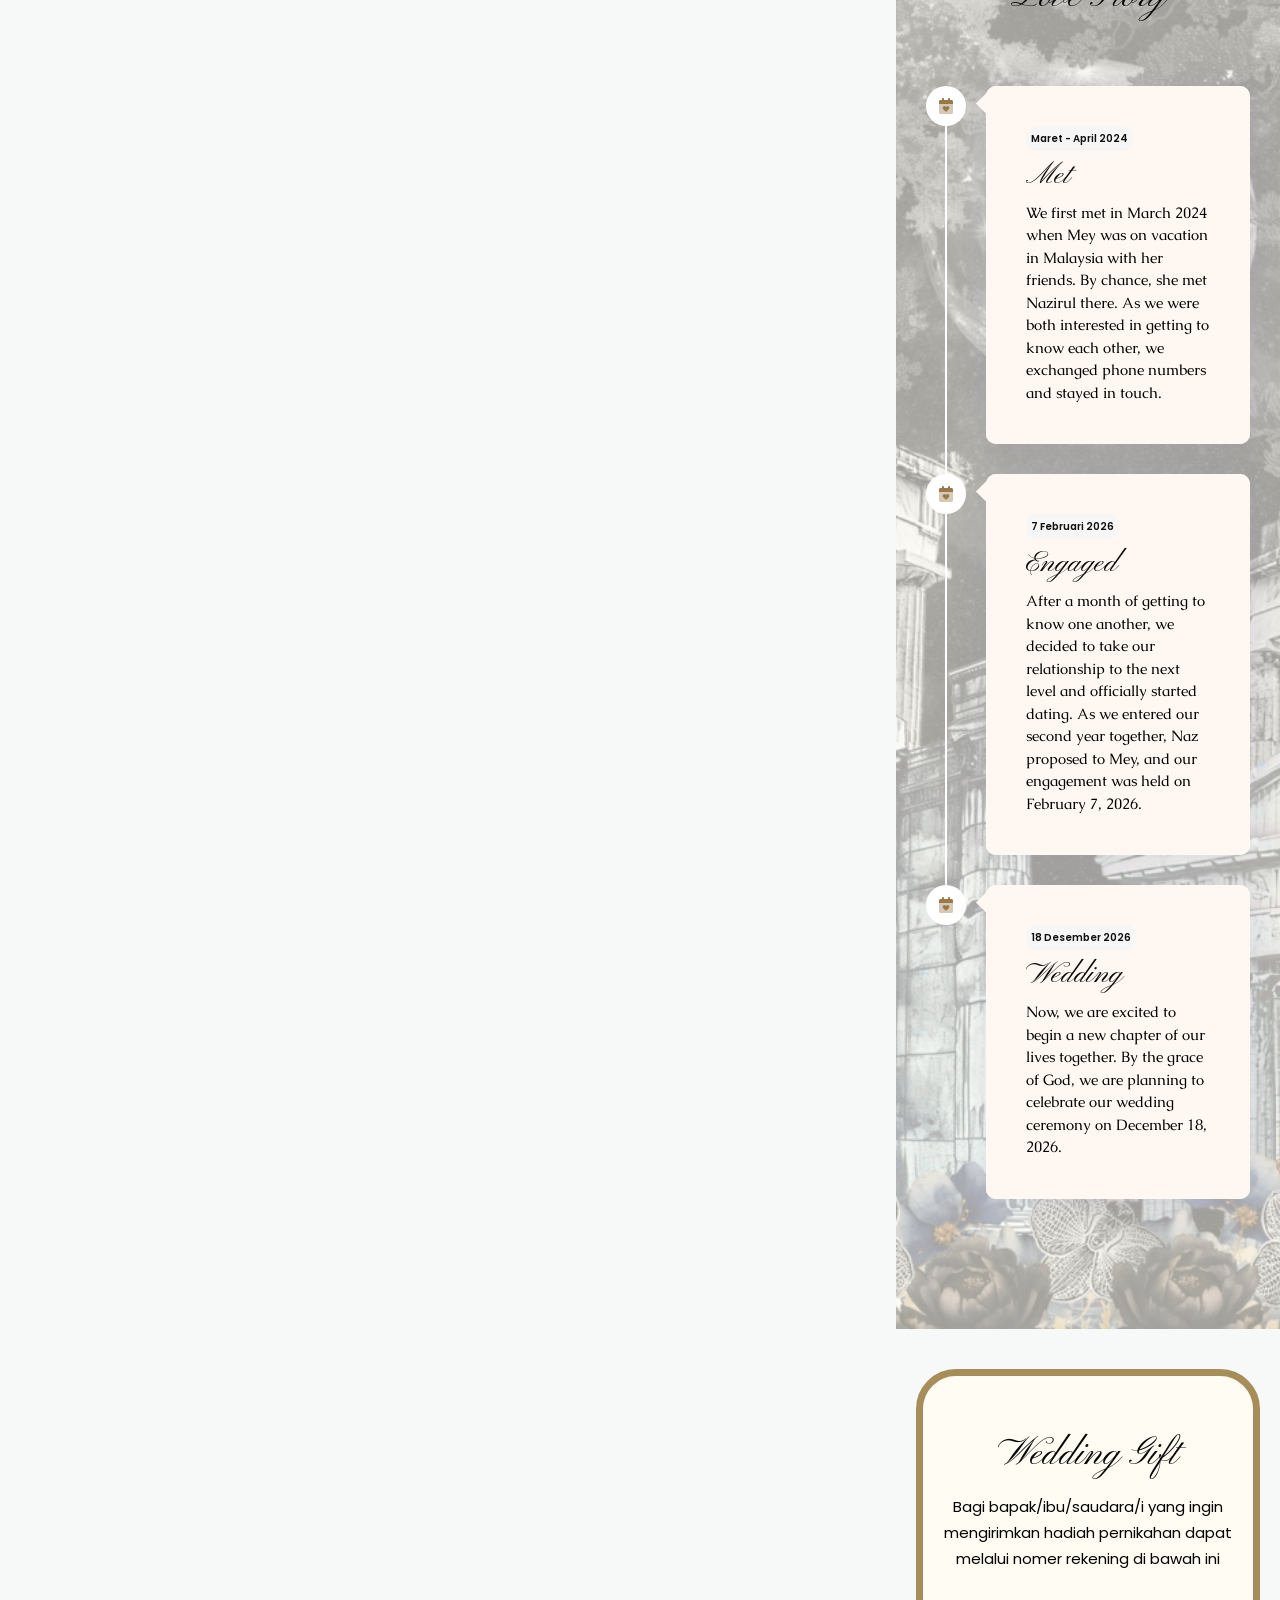
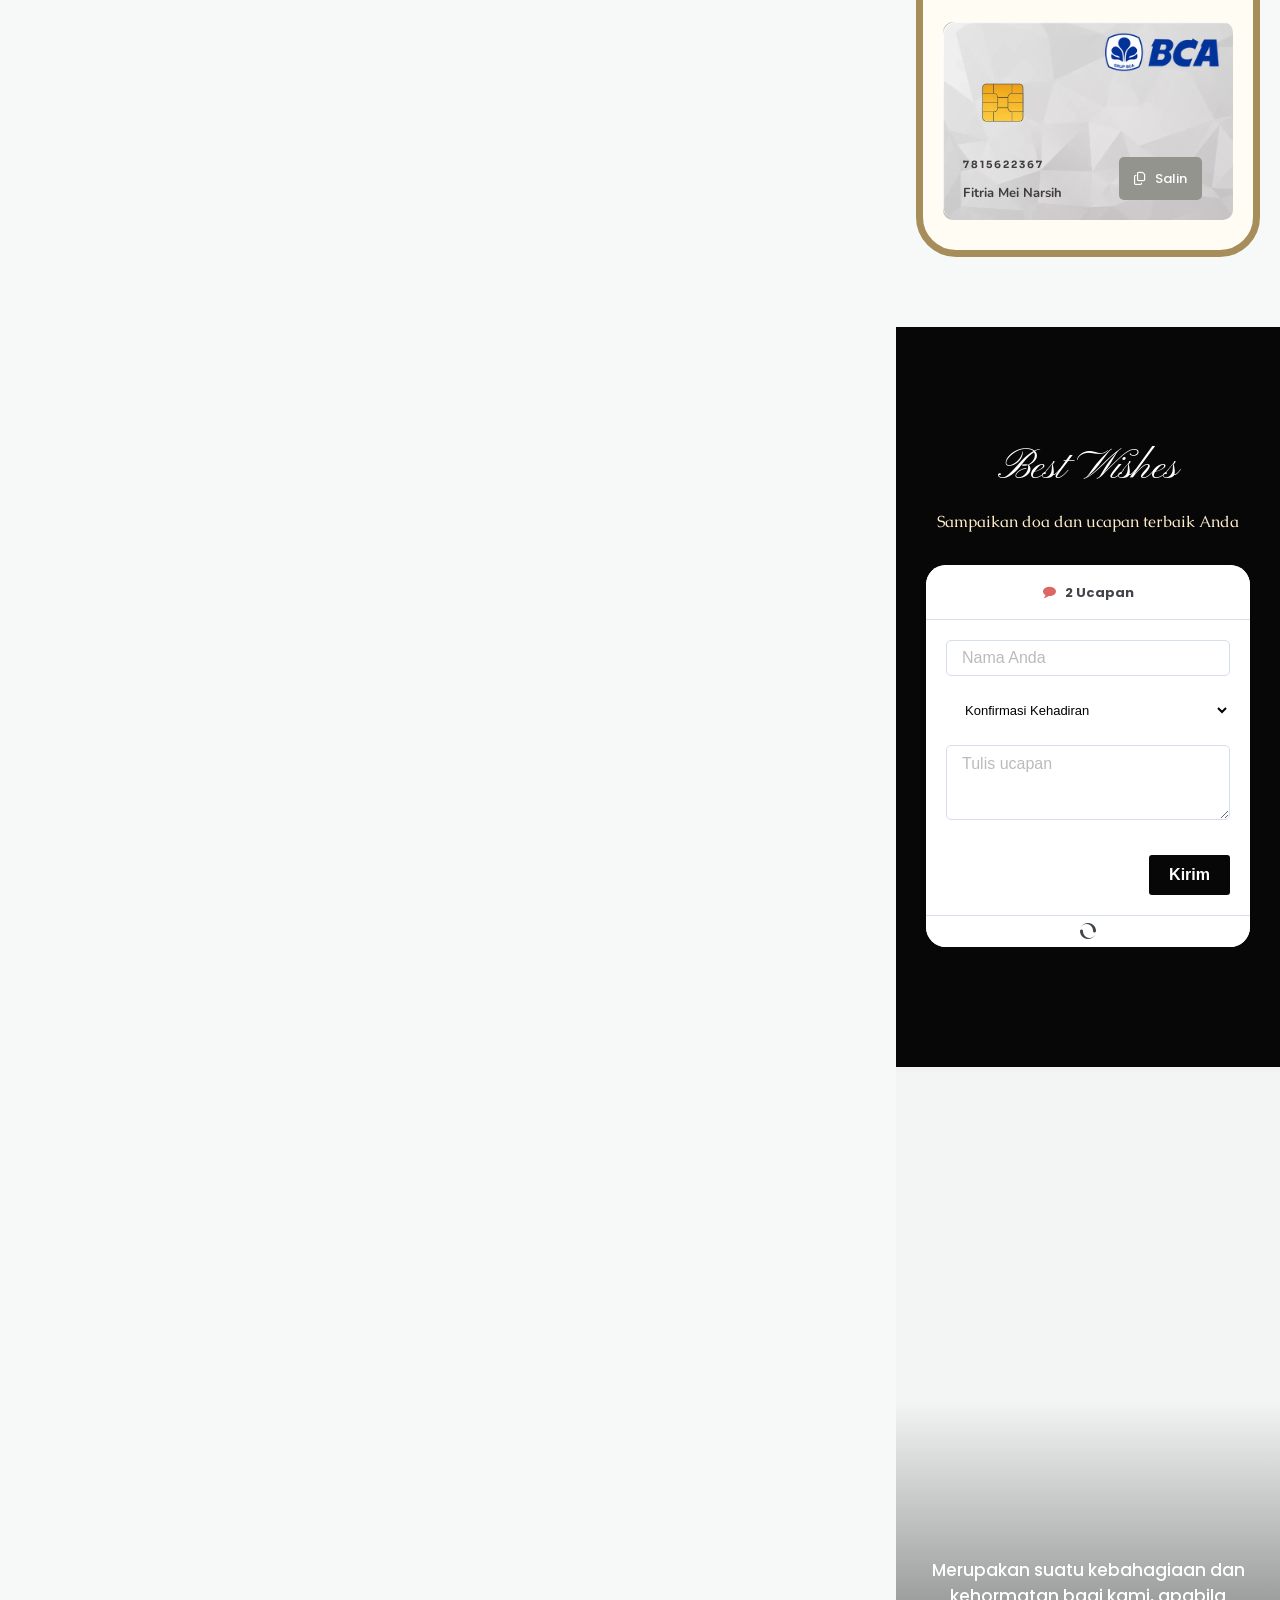
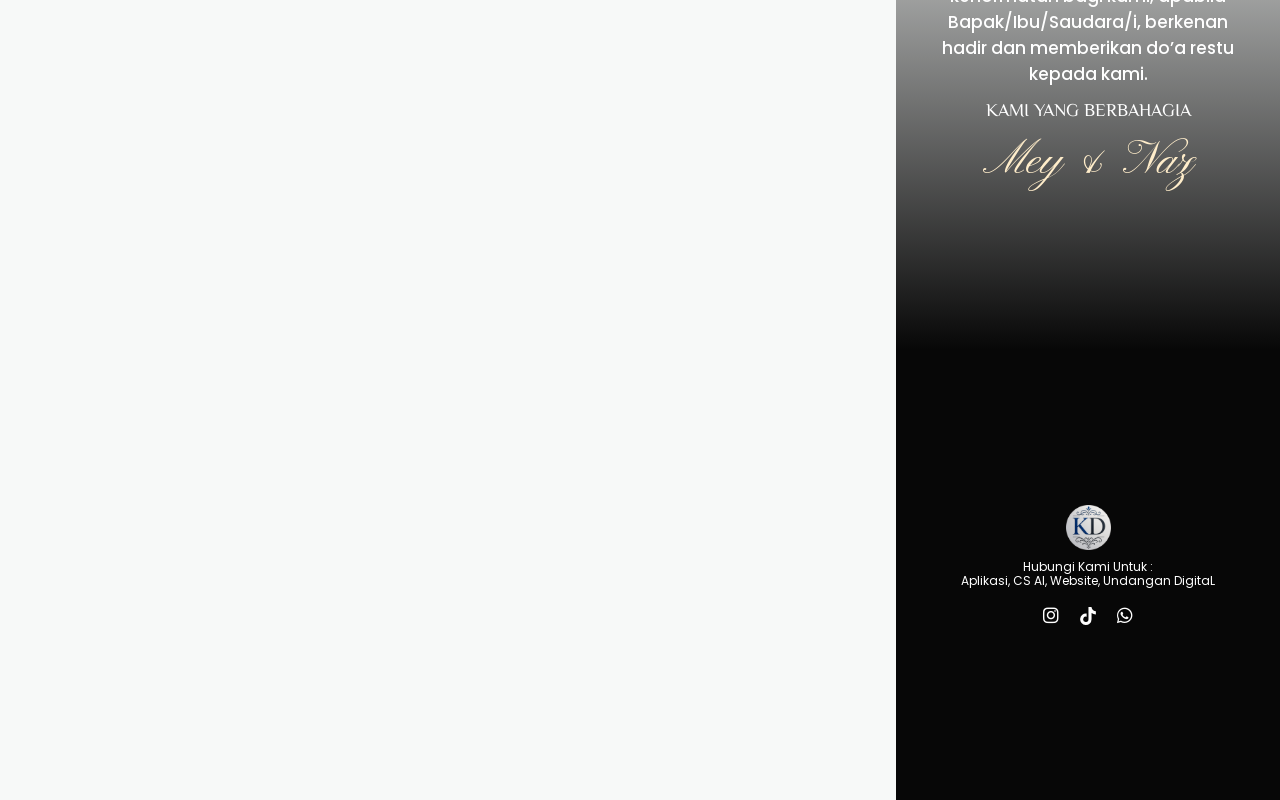
==== commit 15b6361e: "ubah waktu2" ====
--- a/index.html
+++ b/index.html
@@ -2179,7 +2179,7 @@
 				</div>
 				<div class="elementor-element elementor-element-5d6085b8 elementor-invisible elementor-widget elementor-widget-heading" data-id="5d6085b8" data-element_type="widget" data-e-type="widget" data-settings="{&quot;_animation&quot;:&quot;fadeInUp&quot;,&quot;_animation_delay&quot;:300}" data-widget_type="heading.default">
 				<div class="elementor-widget-container">
-					<span class="elementor-heading-title elementor-size-default">6 PM - 12 PM</span>				</div>
+					<span class="elementor-heading-title elementor-size-default">6 p.m - 12 p.m</span>				</div>
 				</div>
 				<div class="elementor-element elementor-element-763fba18 elementor-view-default elementor-widget elementor-widget-icon" data-id="763fba18" data-element_type="widget" data-e-type="widget" data-settings="{&quot;_animation&quot;:&quot;none&quot;}" data-widget_type="icon.default">
 				<div class="elementor-widget-container">
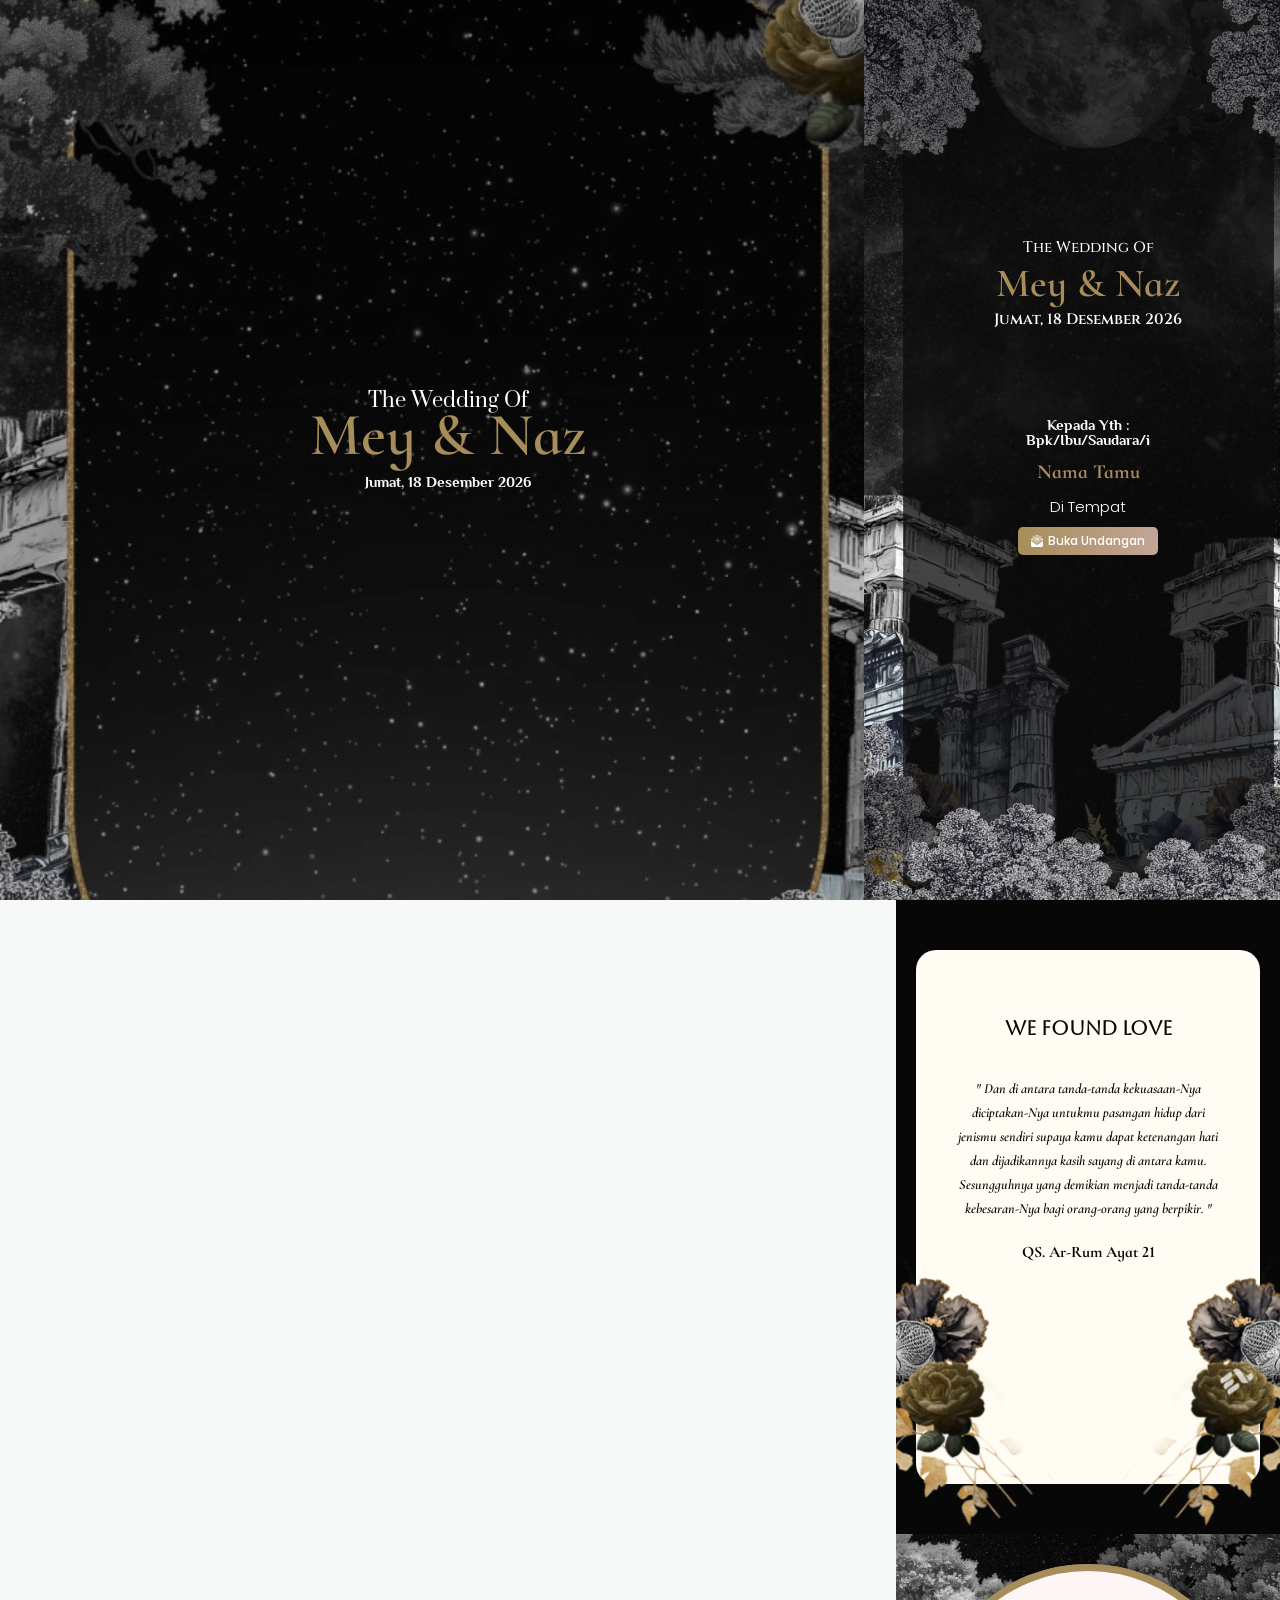
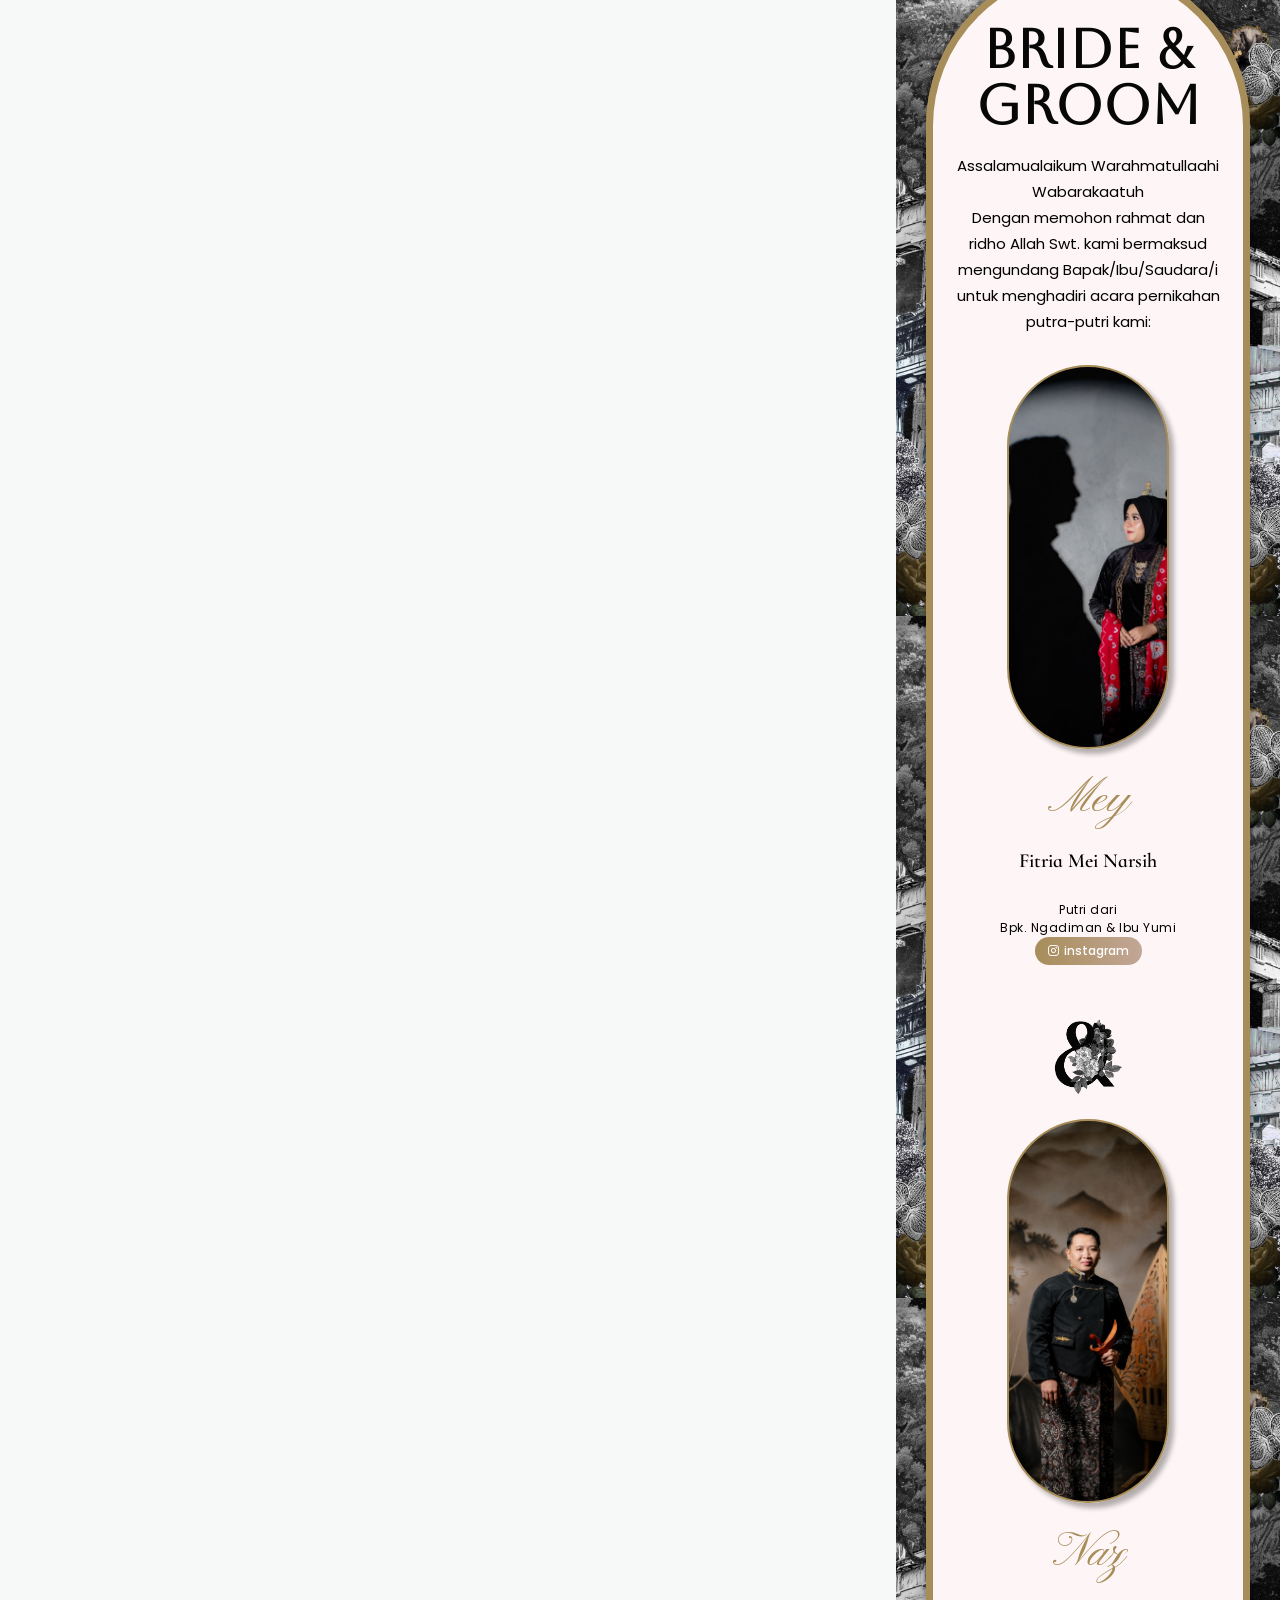
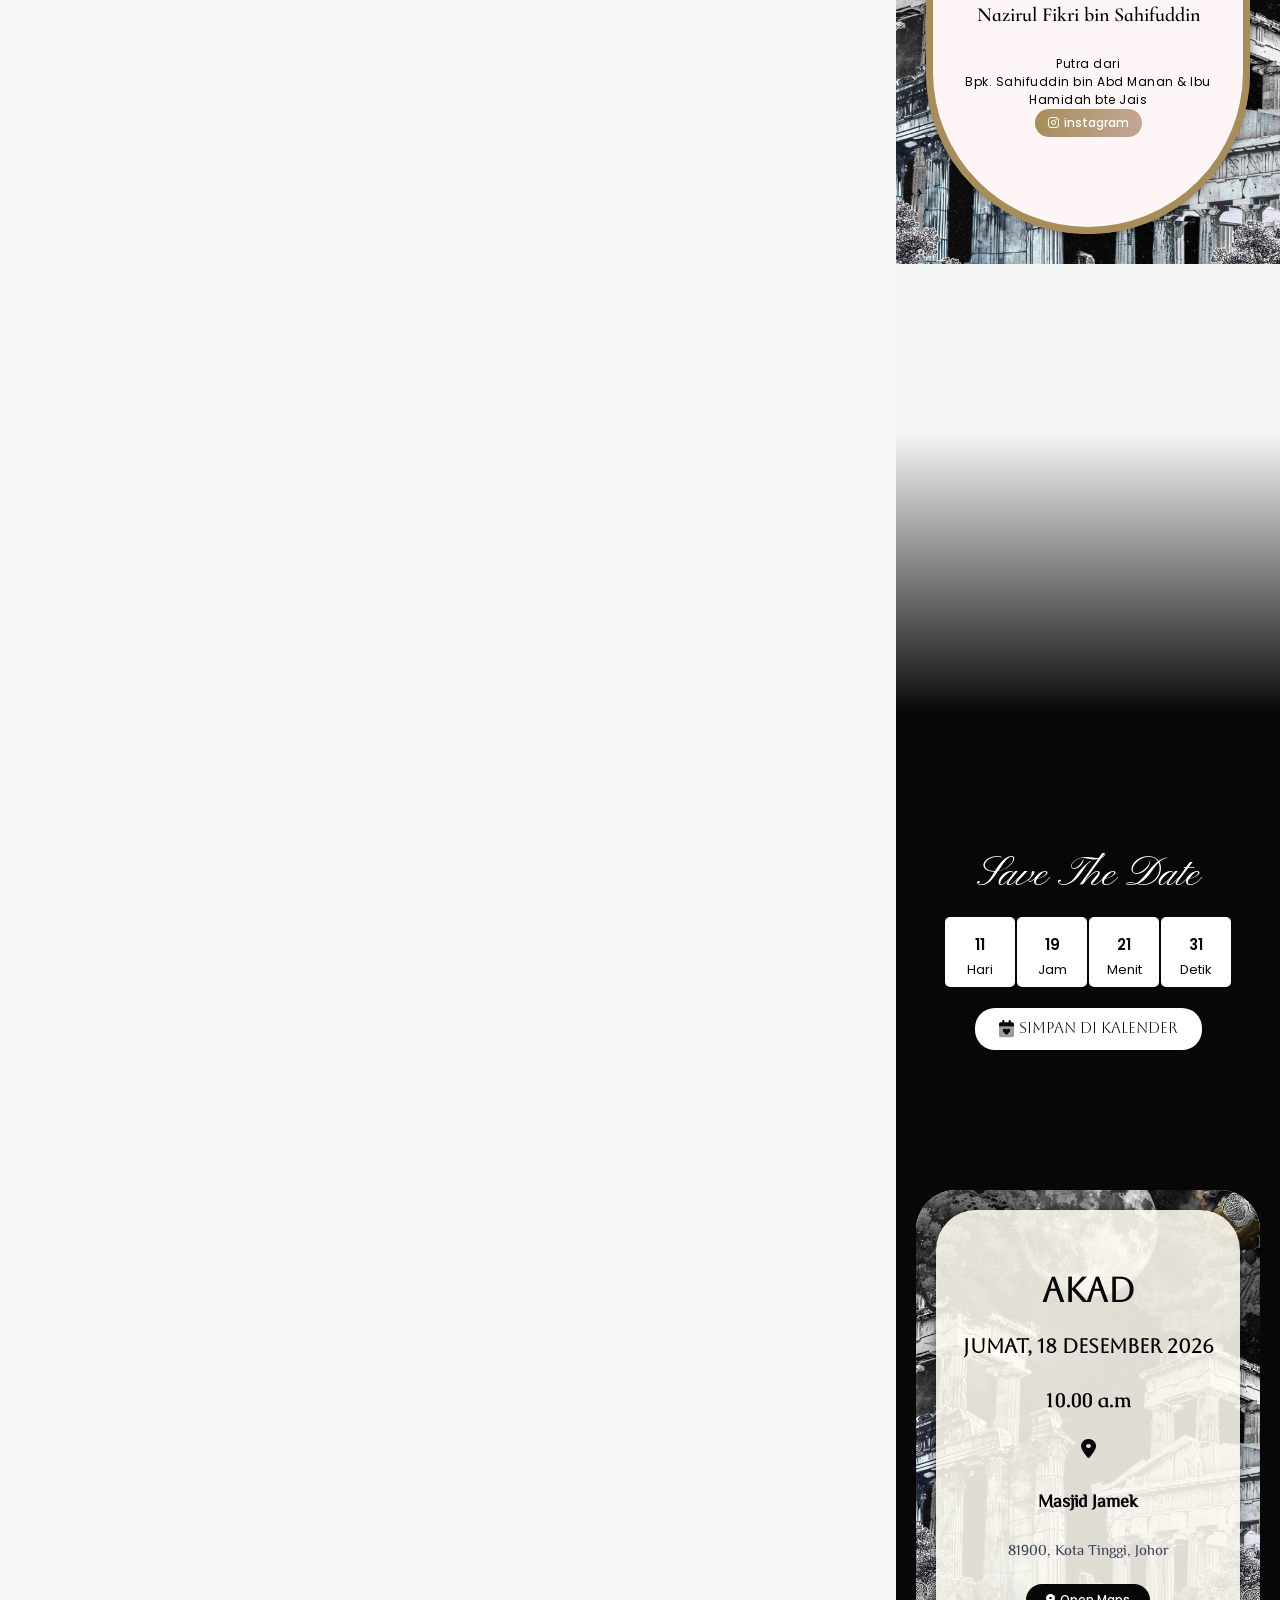
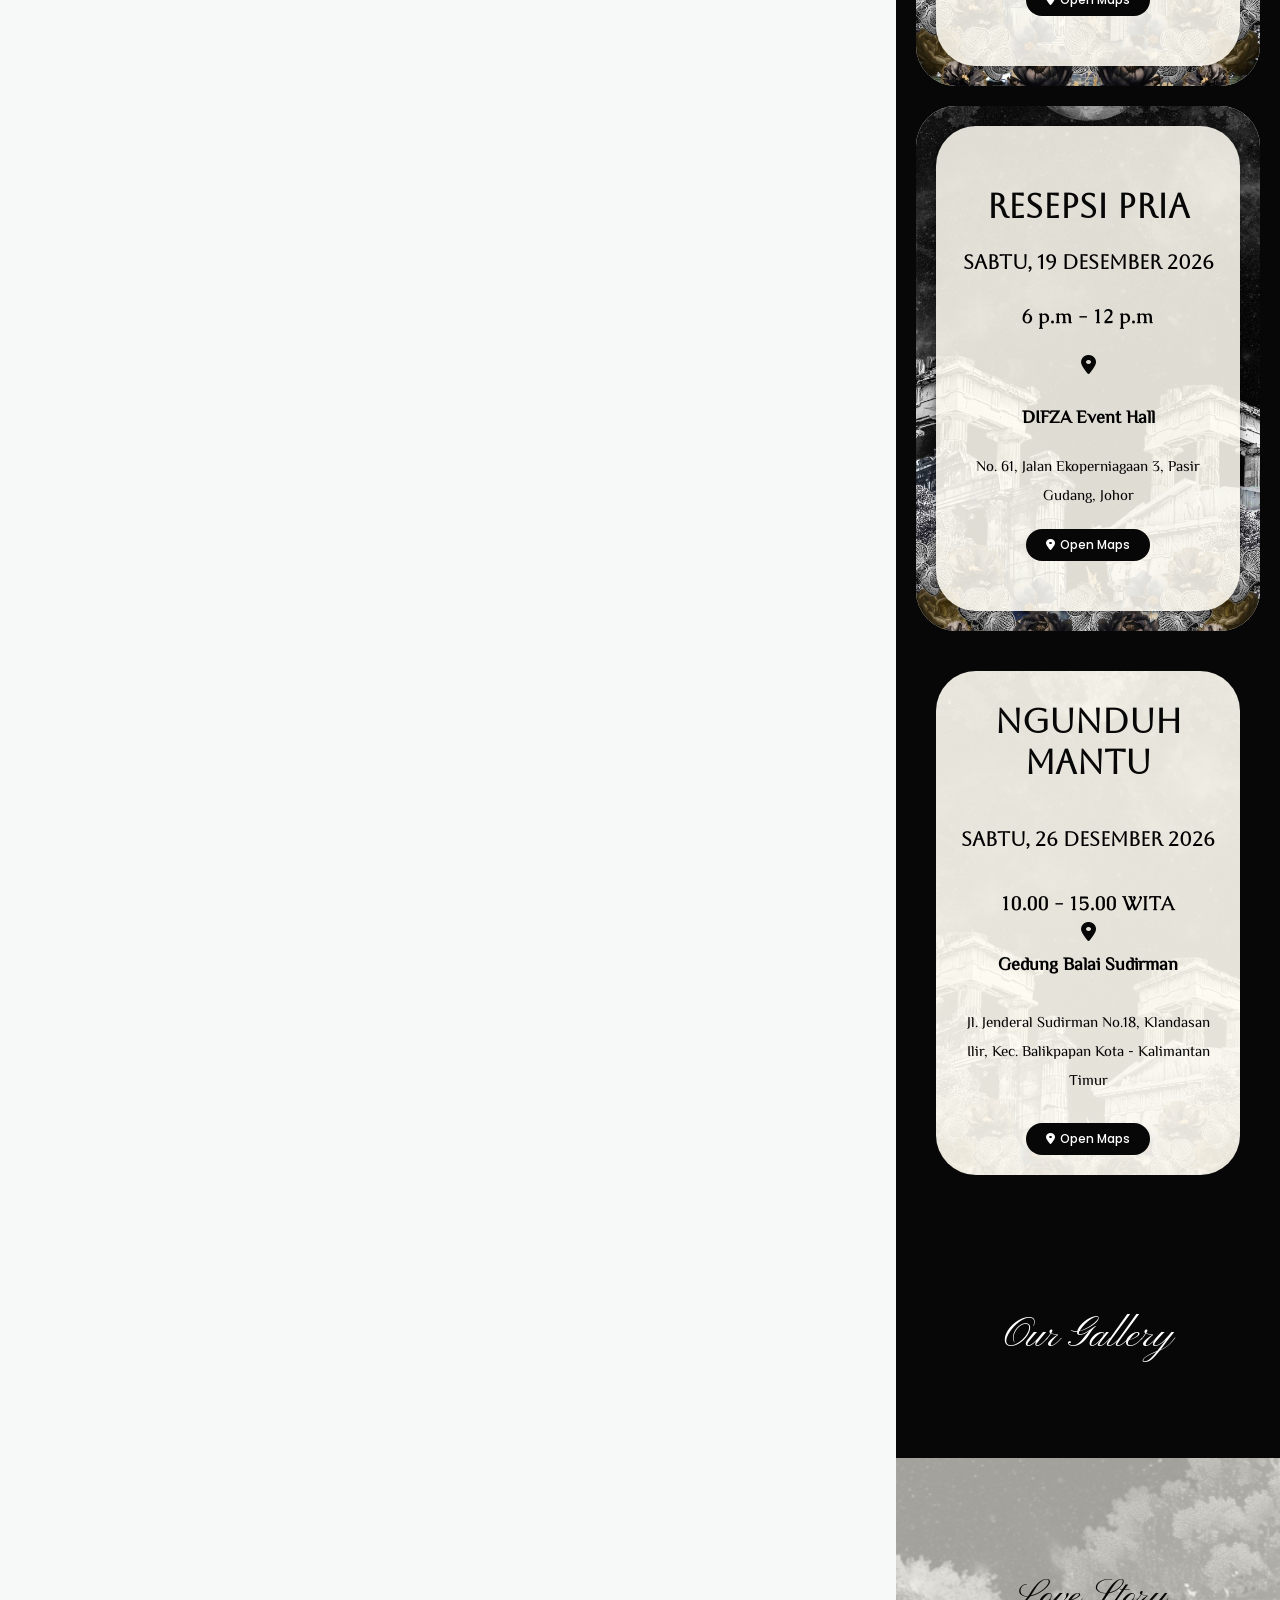
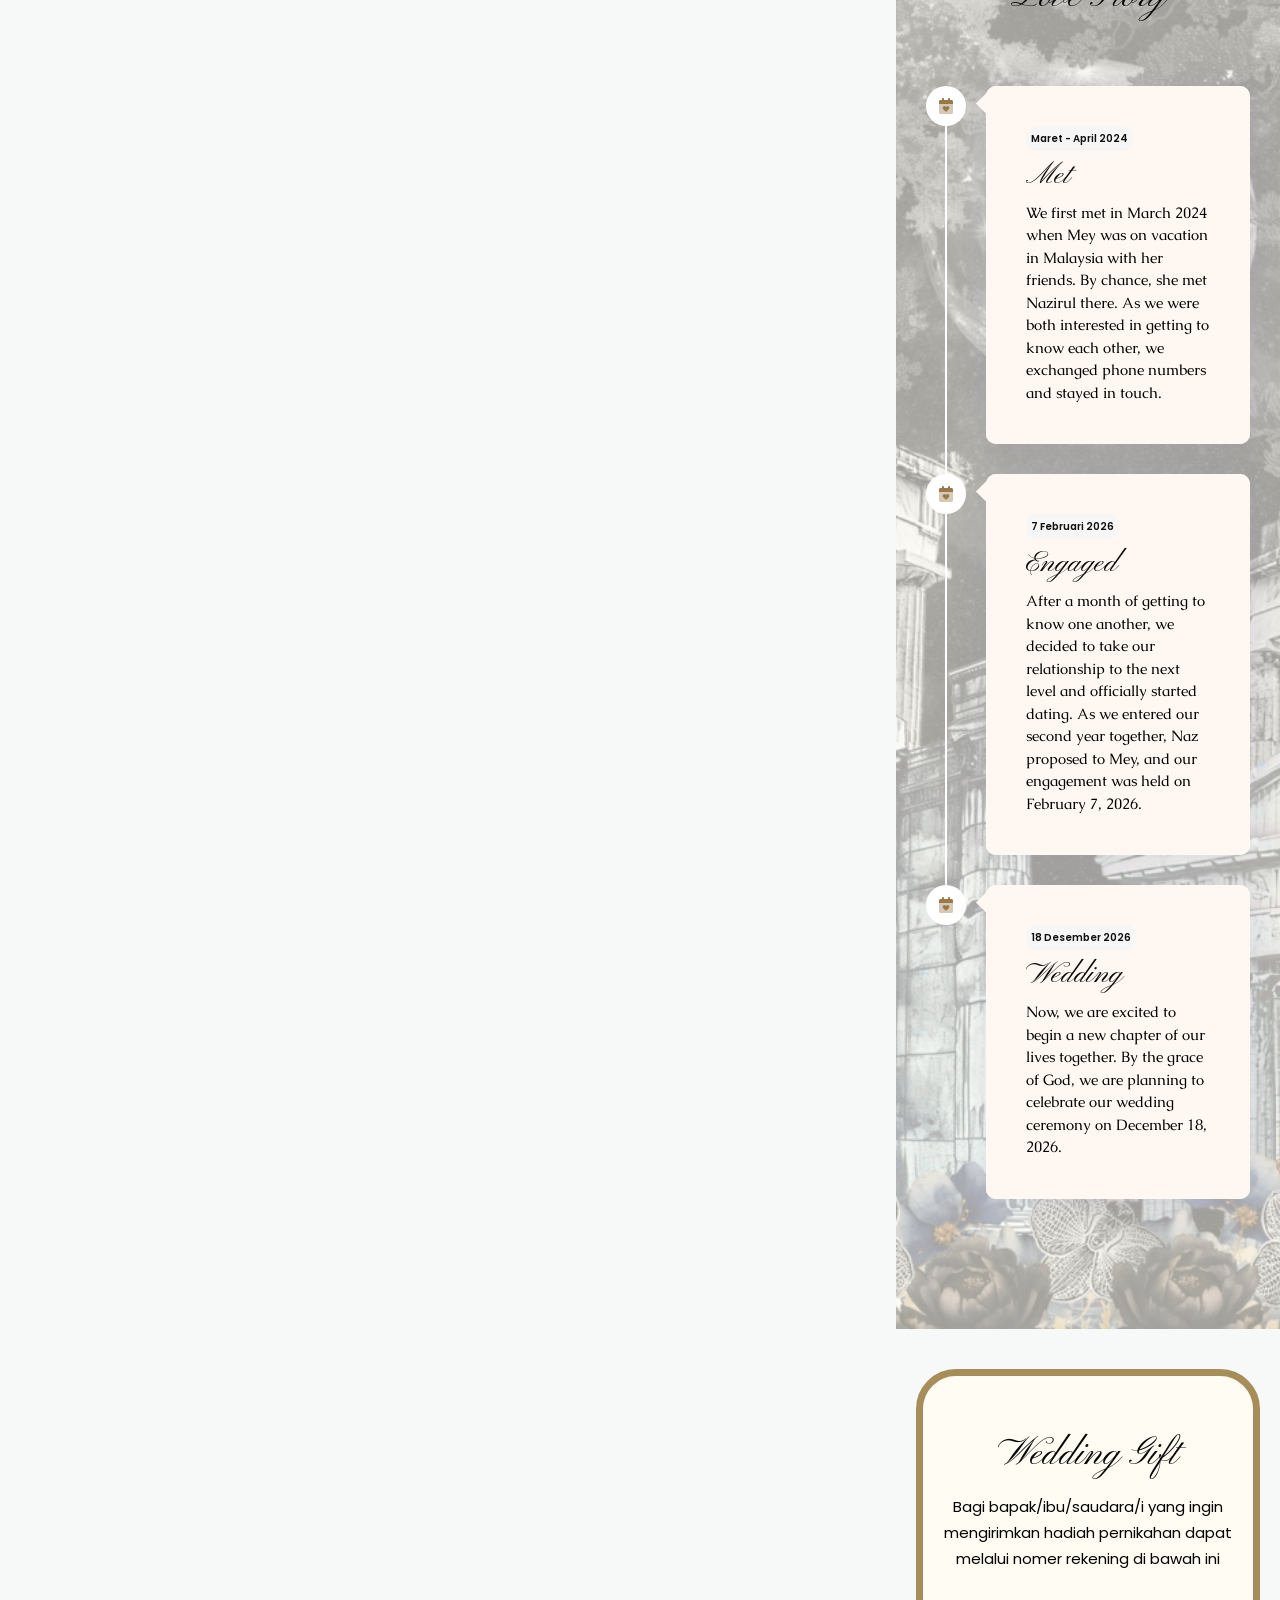
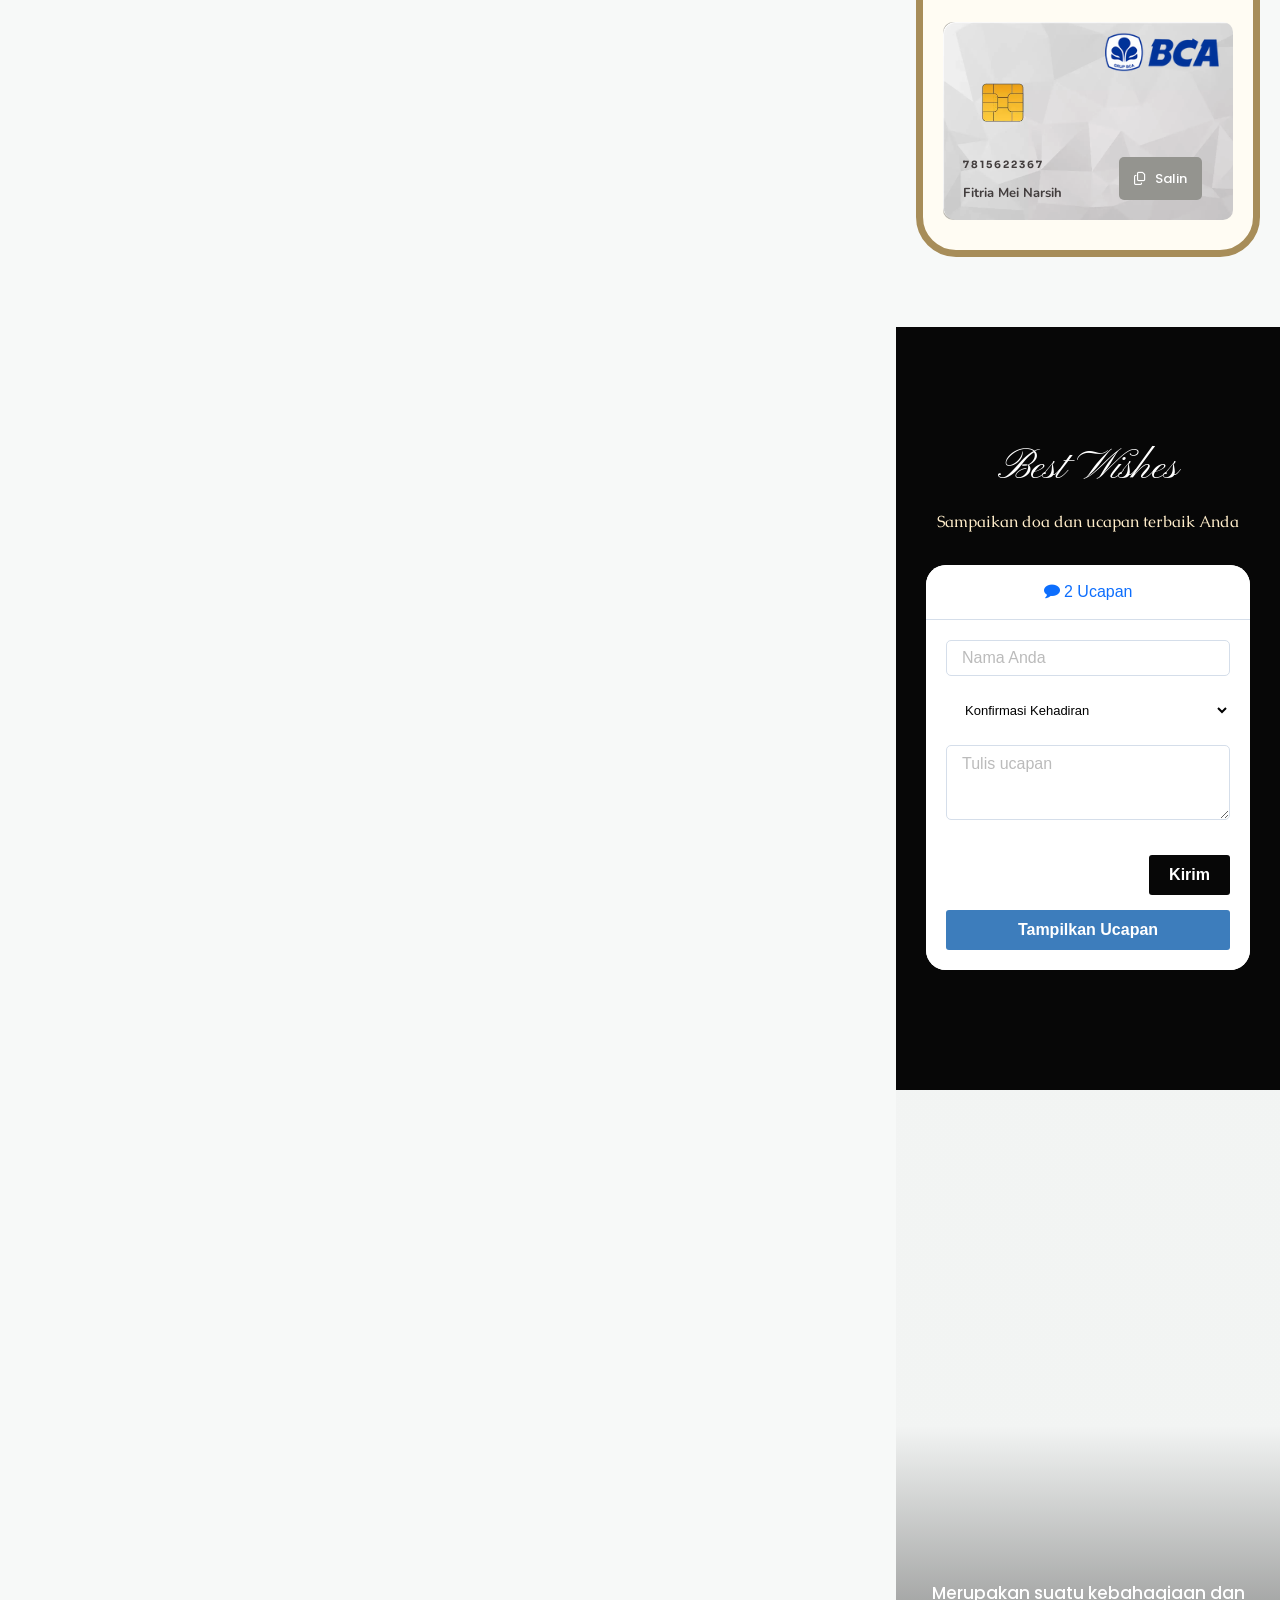
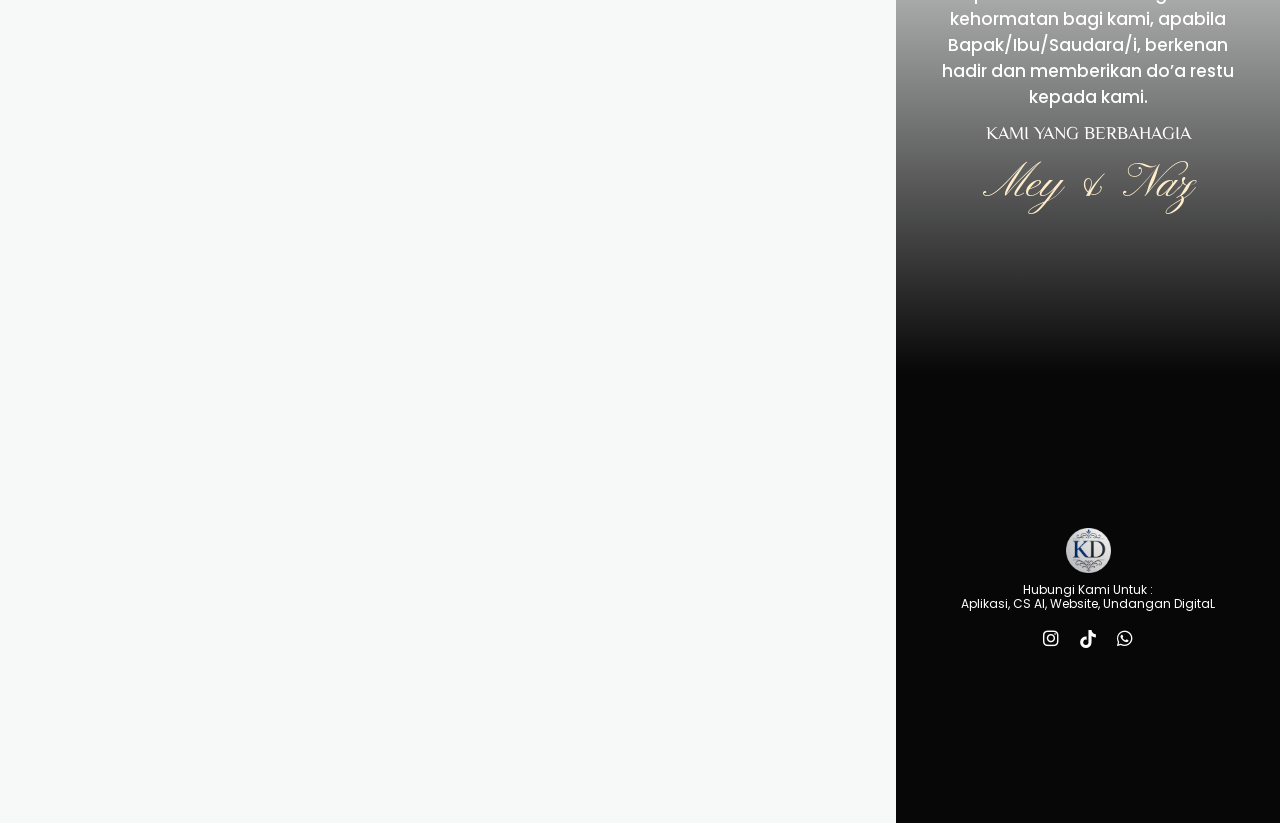
==== commit 5d05bc9c: "Implement Google Sheets RSVP and Wishes integration with toggle button" ====
--- a/index.html
+++ b/index.html
@@ -2561,14 +2561,14 @@
 
 	<div class="saic-wrap-link">
 
-		<a href="index-1.htm?post_id=39500&#038;comments=2&#038;get=500&#038;order=DESC" id="saic-link-39500" class="saic-link saic-icon-link saic-icon-link-true auto-load-true">
+		<a href="index-1.htm?post_id=39500&#038;comments=2&#038;get=500&#038;order=DESC" id="saic-link-39500" class="custom-saic-link saic-icon-link saic-icon-link-true">
 			<i class="saico-comment"></i>
 			<span>2</span>
 			Ucapan		</a>
 
 	</div>
 
-	<div id="saic-wrap-comment-39500" class="saic-wrap-comments" style="display: none;" data-id="39500">
+	<div id="saic-wrap-comment-39500" class="saic-wrap-comments" style="display: block;" data-id="39500">
 
 		<div id="saic-wrap-form-39500" class="saic-wrap-form saic-clearfix">
 
@@ -3163,6 +3163,7 @@
 
 <script>
 jQuery(document).ready(function($) {
+    // 1. URL Parameter Guest Name
     function getUrlParameter(name) {
         let searchAndHash = window.location.search + window.location.hash;
         let regex = new RegExp('(?:^|[?&#])' + name + '=([^&#]*)', 'i');
@@ -3181,7 +3182,209 @@
     if (guestName) {
         guestName = guestName.trim();
         $('.namatamu .elementor-heading-title').text(guestName);
+        $('#author').val(guestName); // Autofill author name in RSVP form
     }
+
+    // 2. RSVP & Wishes Google Spreadsheet Integration
+    // Replace with your Google Apps Script Web App URL after deploying
+    const scriptUrl = "https://script.google.com/macros/s/AKfycbxG_FwzGgZ-T24p-5YJq1t1XW2c4yO0p1_pB0J1K0z1J1x0Q_0Q1z0x1w/exec";
+    const wishesList = $("#saic-container-comment-39500");
+    
+    // Inject "Tampilkan Ucapan" / "Sembunyikan Ucapan" button
+    const toggleBtnHtml = `
+        <div class="saic-wrap-toggle-wishes" style="margin-top: 15px; text-align: center;">
+            <button type="button" id="toggle-wishes-btn" style="background-color: #3D7DBC; color: white; font-weight: 600; padding: 8px 20px; border: 0; border-radius: 3px; cursor: pointer; width: 100%; box-sizing: border-box; font-family: inherit; font-size: 1em; transition: background 0.2s;">
+                Tampilkan Ucapan
+            </button>
+        </div>
+    `;
+    $(".saic-wrap-submit").after(toggleBtnHtml);
+    
+    // Add hover effect matching the submit button
+    $("#toggle-wishes-btn").hover(
+        function() { $(this).css("background-color", "#4d8ac5"); },
+        function() { $(this).css("background-color", "#3D7DBC"); }
+    );
+
+    wishesList.hide();
+
+    function formatTime(dateStr) {
+        try {
+            const date = new Date(dateStr);
+            if (isNaN(date.getTime())) return "Baru saja";
+            
+            const now = new Date();
+            const diffMs = now - date;
+            const diffMins = Math.floor(diffMs / 60000);
+            const diffHours = Math.floor(diffMins / 60);
+            const diffDays = Math.floor(diffHours / 24);
+            
+            if (diffMins < 1) return "Baru saja";
+            if (diffMins < 60) return `${diffMins} menit yang lalu`;
+            if (diffHours < 24) return `${diffHours} jam yang lalu`;
+            if (diffDays === 1) return "Kemarin";
+            if (diffDays < 7) return `${diffDays} hari yang lalu`;
+            
+            return date.toLocaleDateString("id-ID", {
+                day: "numeric",
+                month: "long",
+                year: "numeric"
+            });
+        } catch (e) {
+            return "Baru saja";
+        }
+    }
+
+    function escapeHtml(str) {
+        return str ? str.replace(/&/g, "&amp;").replace(/</g, "&lt;").replace(/>/g, "&gt;").replace(/"/g, "&quot;").replace(/'/g, "&#039;") : "";
+    }
+
+    function loadWishes() {
+        wishesList.html('<li class="saic-item-comment" style="text-align: center; padding: 20px; list-style: none;">Memuat ucapan...</li>');
+        
+        $.ajax({
+            url: scriptUrl,
+            method: "GET",
+            dataType: "json",
+            success: function(response) {
+                if (response.status === "success" && response.data && response.data.length > 0) {
+                    wishesList.empty();
+                    // Sort wishes by timestamp descending (newest first)
+                    const sortedData = response.data.sort((a, b) => new Date(b.timestamp) - new Date(a.timestamp));
+                    
+                    sortedData.forEach(function(item) {
+                        const attendanceBadge = item.kehadiran === "present" ? "Hadir" : (item.kehadiran === "notpresent" ? "Tidak Hadir" : "Ragu-ragu");
+                        const badgeColor = item.kehadiran === "present" ? "#319342" : (item.kehadiran === "notpresent" ? "#C85951" : "#888");
+                        
+                        const commentHtml = `
+                            <li class="saic-item-comment" style="list-style: none;">
+                                <div class="saic-comment-avatar">
+                                    <img src="https://secure.gravatar.com/avatar/d28f060878f04974fcd244a24bc69911?s=96&d=mm&r=g" alt="avatar">
+                                </div>
+                                <div class="saic-comment-content">
+                                    <div class="saic-comment-info">
+                                        <span class="saic-commenter-name">${escapeHtml(item.nama)}</span>
+                                        <span class="saic-author-mark" style="background-color: ${badgeColor}; color: white; padding: 2px 6px; border-radius: 3px; font-size: 0.7em; margin-left: 8px; font-weight: bold;">
+                                            ${attendanceBadge}
+                                        </span>
+                                    </div>
+                                    <div class="saic-comment-text">
+                                        <p>${escapeHtml(item.ucapan)}</p>
+                                    </div>
+                                    <div class="saic-comment-time">${formatTime(item.timestamp)}</div>
+                                </div>
+                            </li>
+                        `;
+                        wishesList.append(commentHtml);
+                    });
+                } else {
+                    wishesList.html('<li class="saic-item-comment" style="text-align: center; padding: 20px; color: #999; list-style: none;">Belum ada ucapan.</li>');
+                }
+            },
+            error: function() {
+                wishesList.html('<li class="saic-item-comment" style="text-align: center; padding: 20px; color: #C85951; list-style: none;">Gagal memuat ucapan. Silakan coba lagi nanti.</li>');
+            }
+        });
+    }
+
+    // Toggle wishes visibility
+    $("#toggle-wishes-btn").click(function() {
+        if (wishesList.is(":visible")) {
+            wishesList.slideUp(200);
+            $(this).text("Tampilkan Ucapan");
+        } else {
+            loadWishes();
+            wishesList.slideDown(200);
+            $(this).text("Sembunyikan Ucapan");
+        }
+    });
+
+    // Hijack submit to save data to Google Sheet
+    $("#commentform-39500").off("submit").on("submit", function(e) {
+        e.preventDefault();
+        e.stopPropagation();
+        
+        const form = $(this);
+        const submitBtn = form.find('input[type="submit"]');
+        const statusDiv = $("#saic-comment-status-39500");
+        
+        const authorInput = $("#author");
+        const commentTextarea = $("#saic-textarea-39500");
+        const attendanceSelect = $("#attendance");
+        const guestSelect = $("#guest");
+        
+        let isValid = true;
+        
+        if (!authorInput.val().trim()) {
+            authorInput.addClass("saic-error");
+            form.find(".saic-error-info-name").show().fadeOut(3000);
+            isValid = false;
+        }
+        
+        if (!attendanceSelect.val()) {
+            attendanceSelect.addClass("saic-error");
+            form.find(".saic-error-info-attendance").show().fadeOut(3000);
+            isValid = false;
+        }
+        
+        if (attendanceSelect.val() === "present" && !guestSelect.val()) {
+            guestSelect.addClass("saic-error");
+            form.find(".saic-error-info-guest").show().fadeOut(3000);
+            isValid = false;
+        }
+        
+        if (commentTextarea.val().trim().length < 2) {
+            commentTextarea.addClass("saic-error");
+            form.find(".saic-error-info-text").show().fadeOut(3000);
+            isValid = false;
+        }
+        
+        if (!isValid) return false;
+        
+        submitBtn.attr("disabled", "disabled");
+        statusDiv.addClass("saic-loading").html('<span class="saico-loading"></span>').show();
+        
+        const data = {
+            nama: authorInput.val().trim(),
+            ucapan: commentTextarea.val().trim(),
+            kehadiran: attendanceSelect.val(),
+            jumlah: attendanceSelect.val() === "present" ? guestSelect.val() : "0"
+        };
+        
+        $.ajax({
+            url: scriptUrl,
+            method: "POST",
+            data: JSON.stringify(data),
+            contentType: "text/plain; charset=utf-8",
+            success: function(response) {
+                statusDiv.removeClass("saic-loading").html("");
+                
+                // Clear form fields
+                commentTextarea.val("");
+                attendanceSelect.val("");
+                guestSelect.val("");
+                $(".saic-wrap-guest").hide();
+                
+                statusDiv.html('<p class="saic-ajax-success">Terima kasih atas ucapan dan doa restunya!</p>').show();
+                
+                // Refresh list if open
+                if (wishesList.is(":visible")) {
+                    loadWishes();
+                }
+            },
+            error: function() {
+                statusDiv.removeClass("saic-loading").html('<p class="saic-ajax-error">Terjadi kesalahan. Silakan coba lagi.</p>').show();
+            },
+            complete: function() {
+                submitBtn.removeAttr("disabled");
+                setTimeout(function() {
+                    statusDiv.fadeOut(600);
+                }, 4000);
+            }
+        });
+        
+        return false;
+    });
 });
 </script>
 
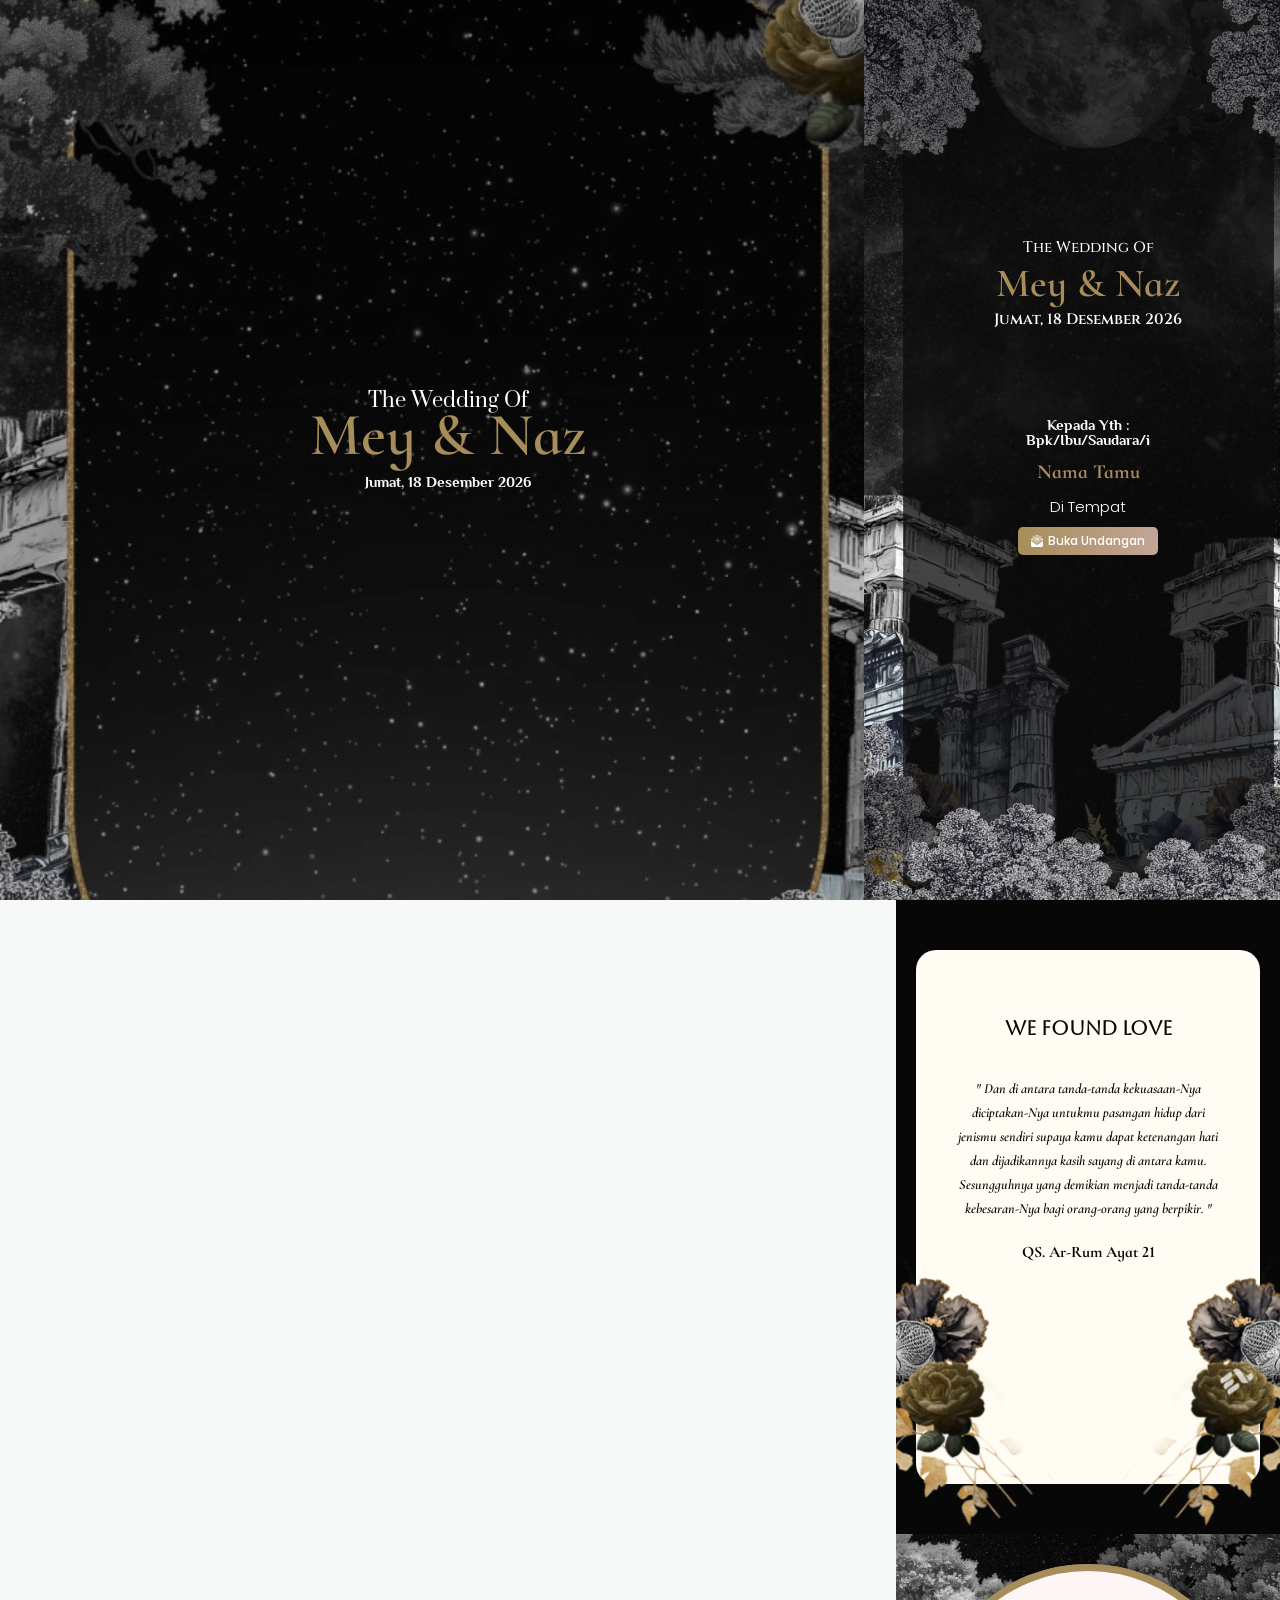
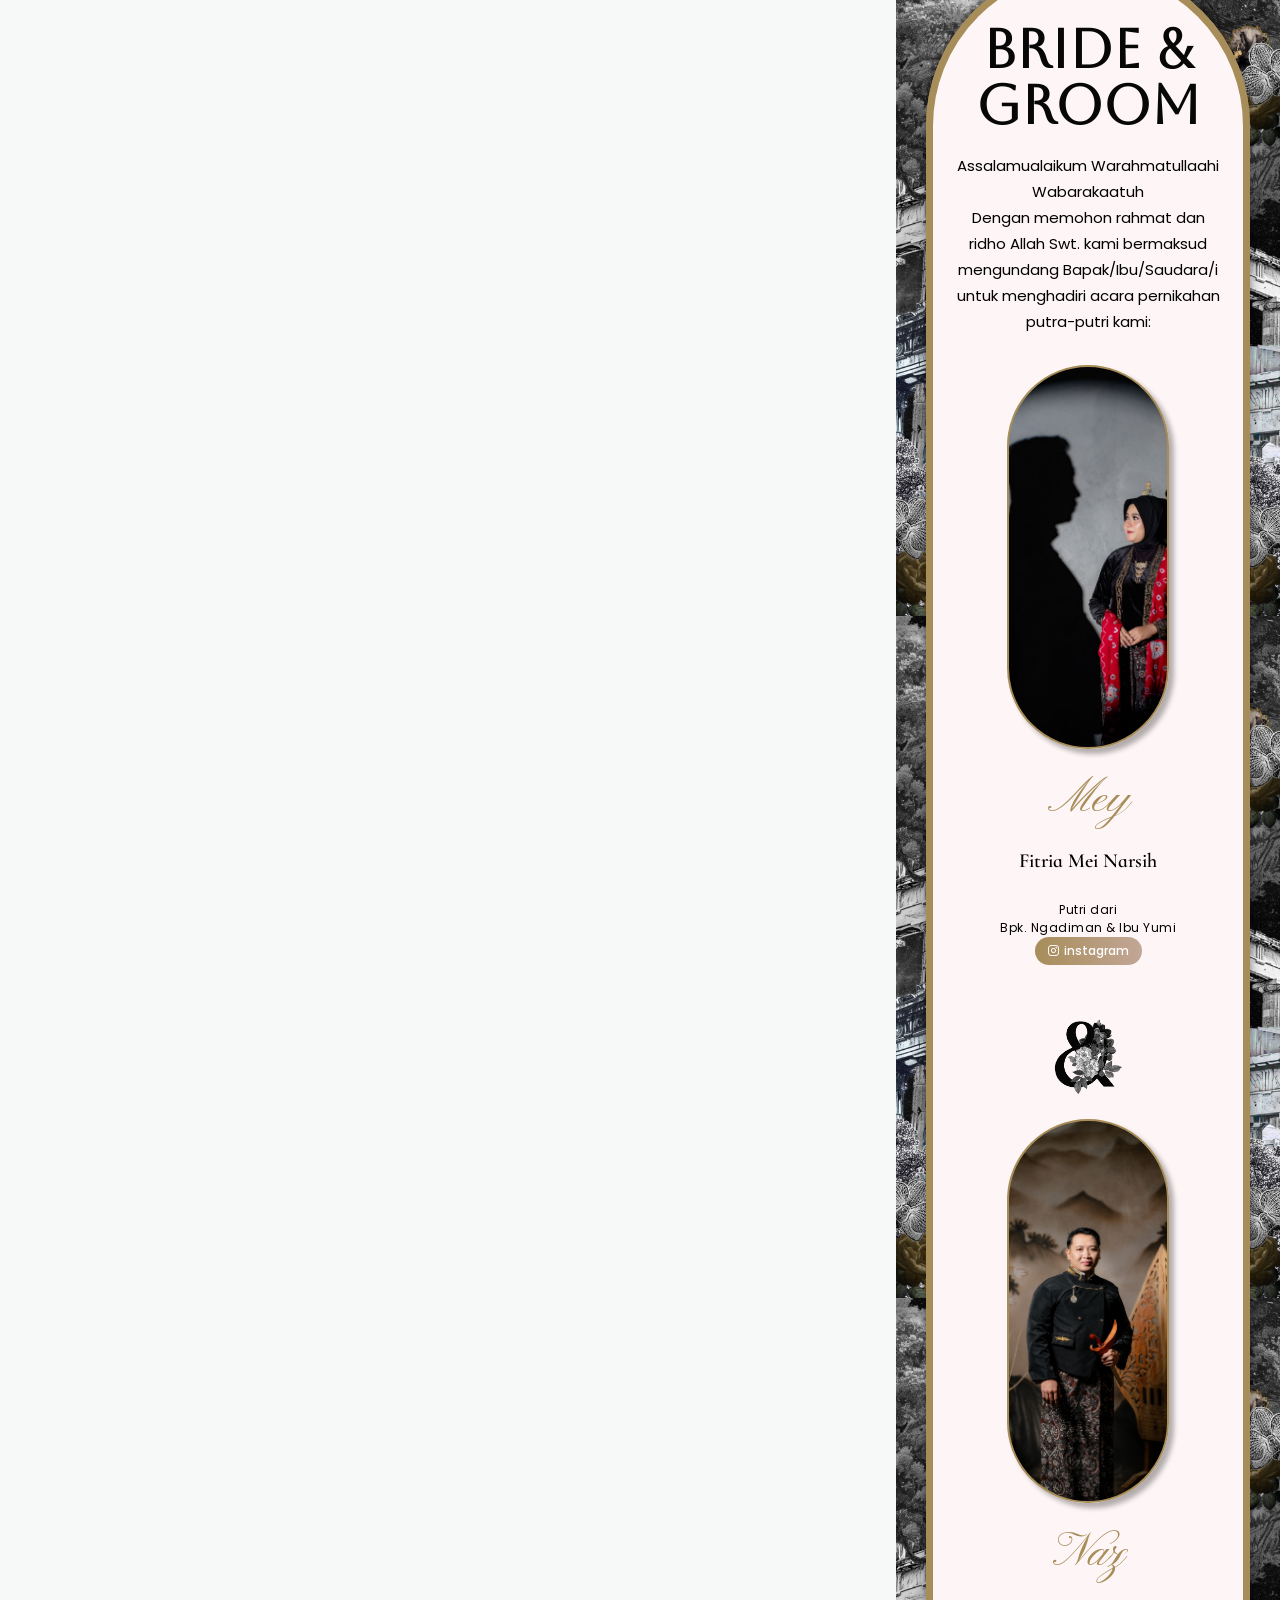
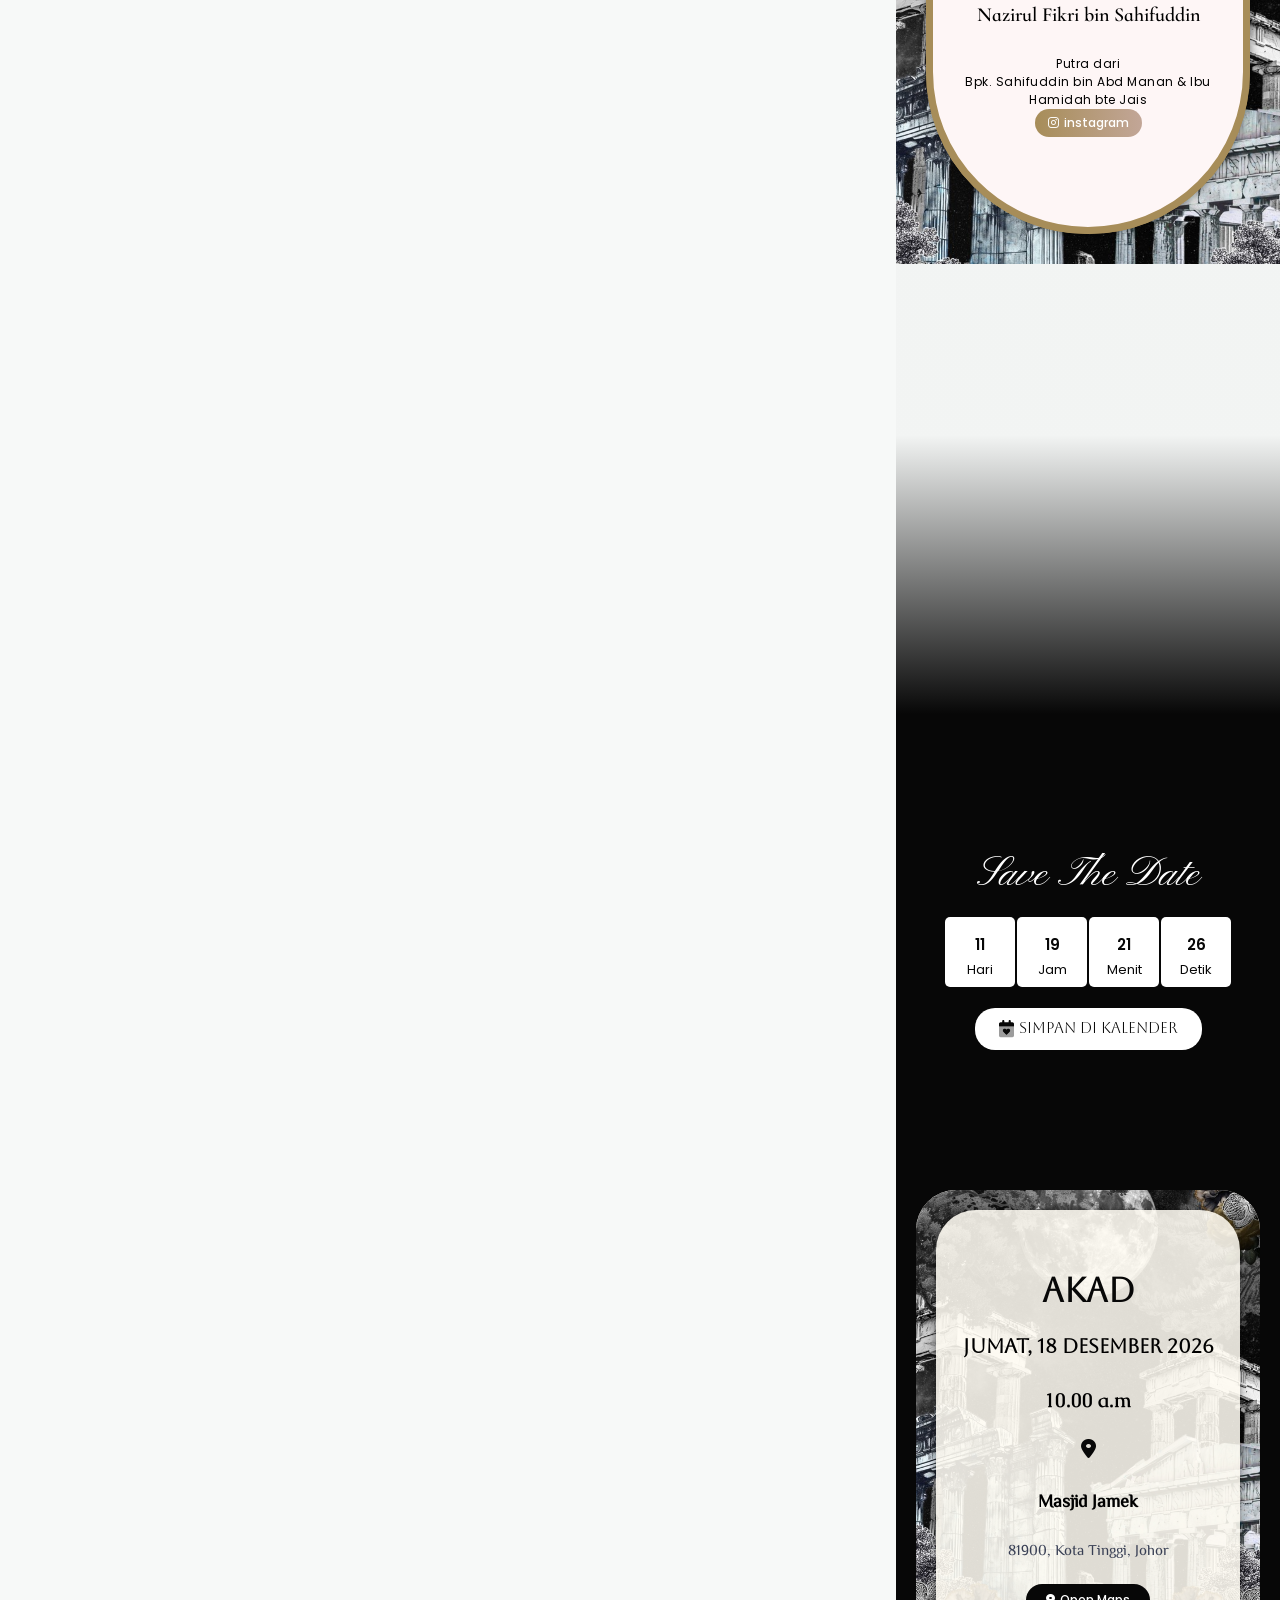
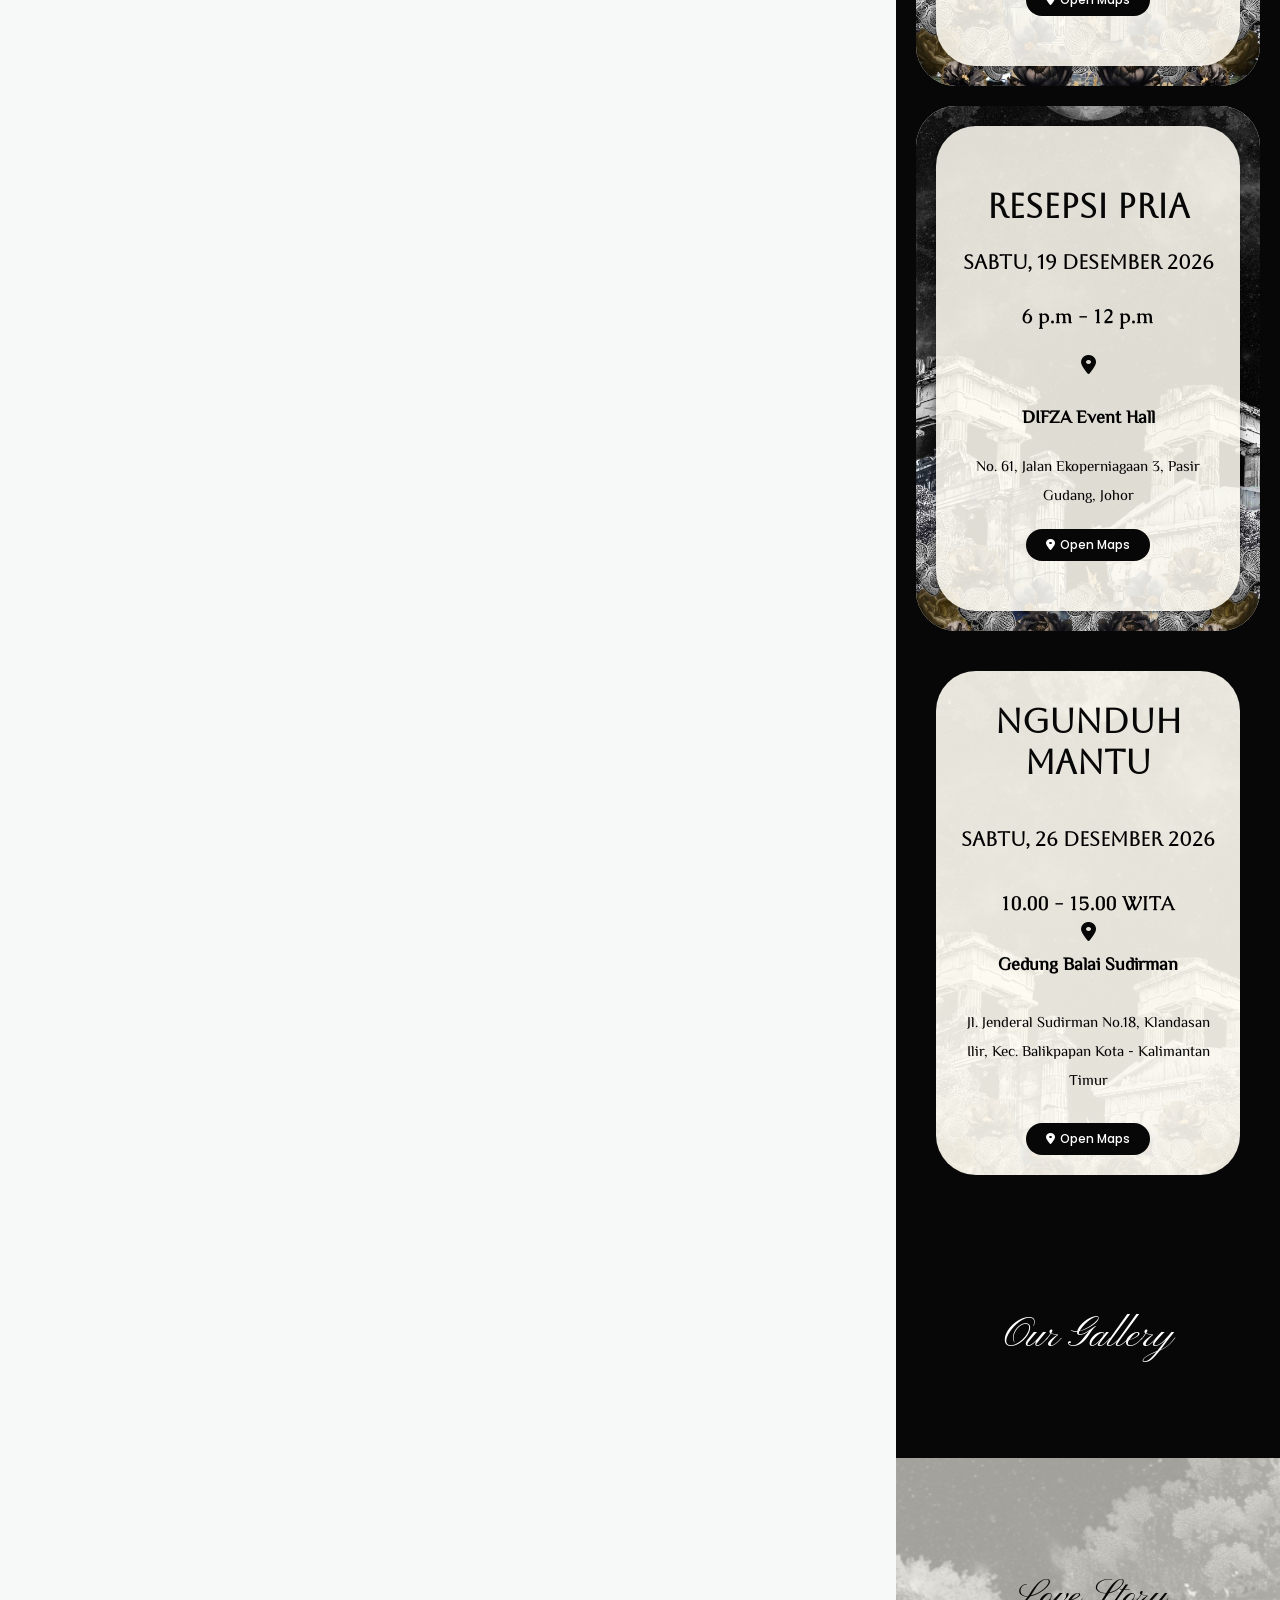
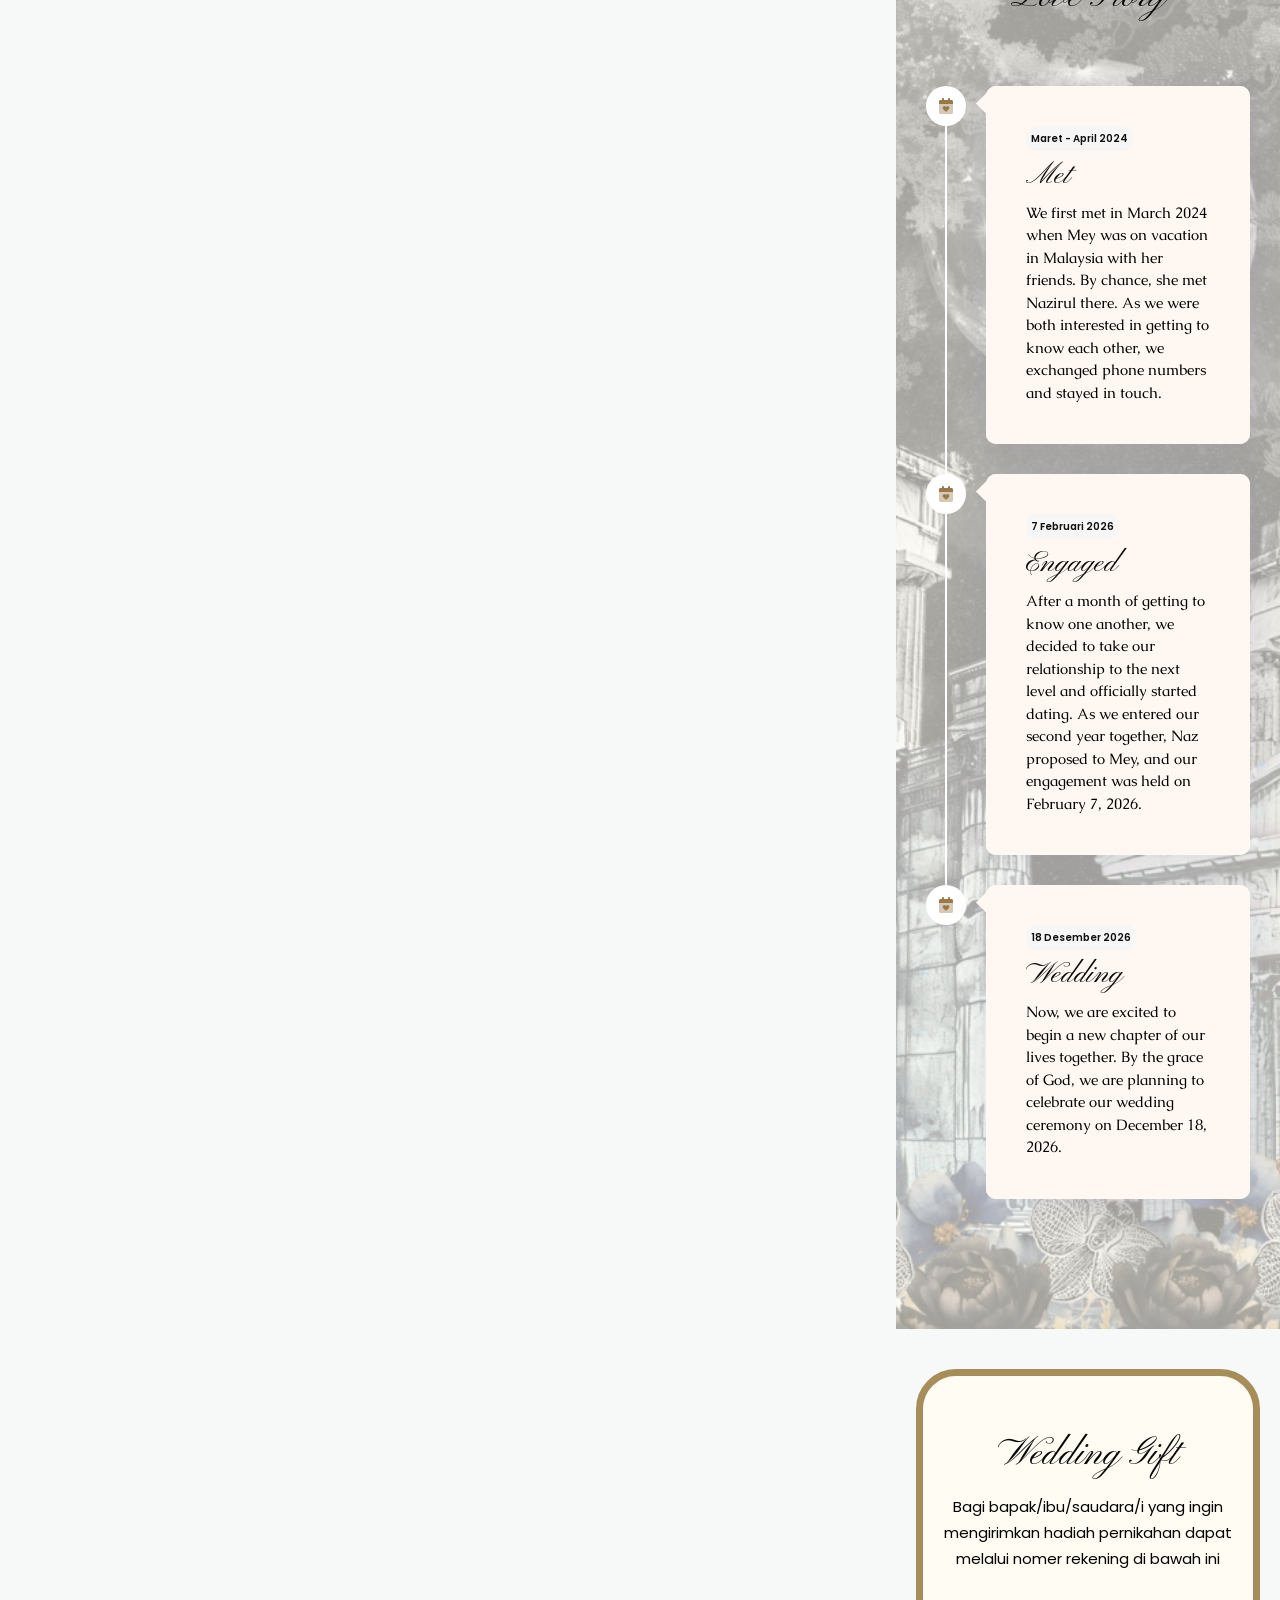
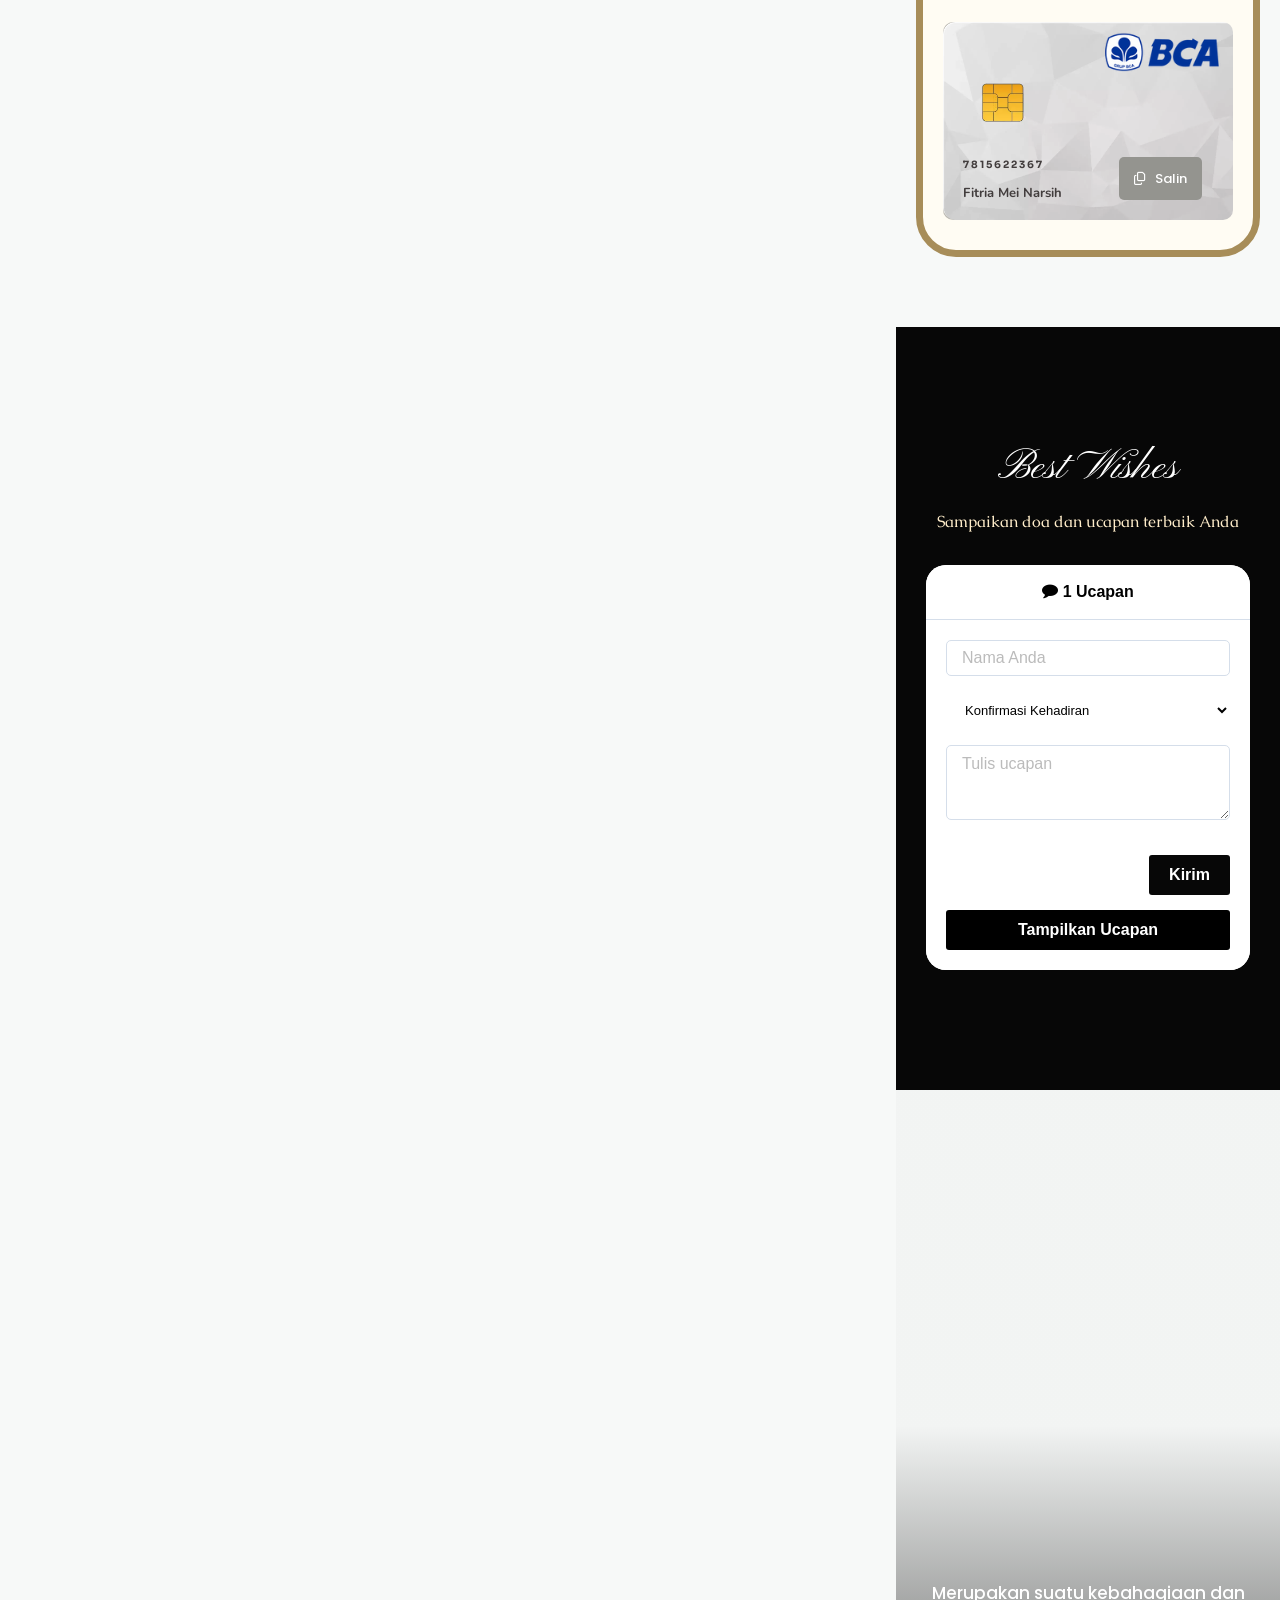
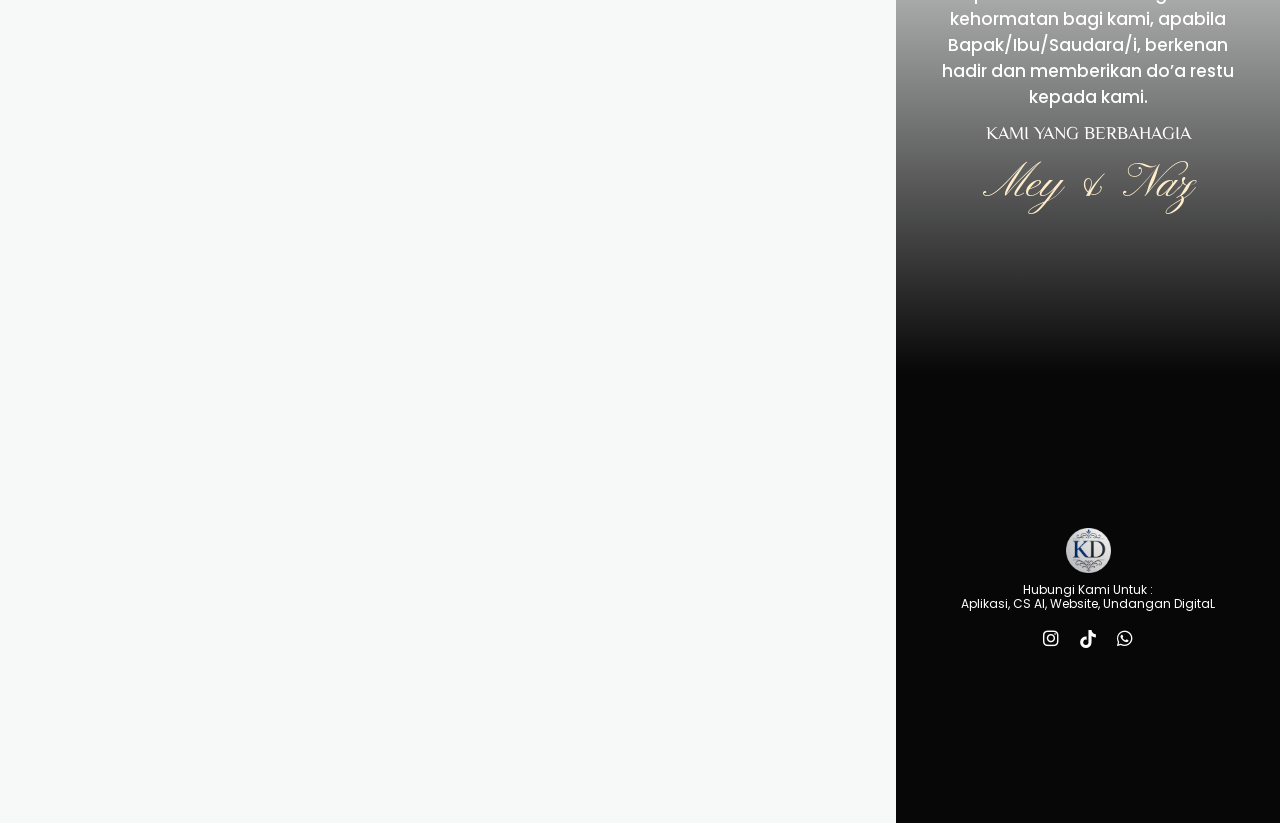
==== commit 51de3b44: "Update wishes header count style to black and toggle button to black matching Kirim button" ====
--- a/index.html
+++ b/index.html
@@ -2561,9 +2561,9 @@
 
 	<div class="saic-wrap-link">
 
-		<a href="index-1.htm?post_id=39500&#038;comments=2&#038;get=500&#038;order=DESC" id="saic-link-39500" class="custom-saic-link saic-icon-link saic-icon-link-true">
-			<i class="saico-comment"></i>
-			<span>2</span>
+		<a href="index-1.htm?post_id=39500&#038;comments=2&#038;get=500&#038;order=DESC" id="saic-link-39500" class="custom-saic-link saic-icon-link saic-icon-link-true" style="color: #000000 !important; font-weight: bold;">
+			<i class="saico-comment" style="color: #000000 !important;"></i>
+			<span style="color: #000000 !important;">1</span>
 			Ucapan		</a>
 
 	</div>
@@ -3187,13 +3187,13 @@
 
     // 2. RSVP & Wishes Google Spreadsheet Integration
     // Replace with your Google Apps Script Web App URL after deploying
-    const scriptUrl = "https://script.google.com/macros/s/AKfycbxG_FwzGgZ-T24p-5YJq1t1XW2c4yO0p1_pB0J1K0z1J1x0Q_0Q1z0x1w/exec";
+    const scriptUrl = "https://script.google.com/macros/s/AKfycbzJrtZD_y4SXJcxbJ_zi2Uz1Ig_U7HBys8AjUZ419aUs9haLNSsUR0-qhrM4Be-rRDh9A/exec";
     const wishesList = $("#saic-container-comment-39500");
     
     // Inject "Tampilkan Ucapan" / "Sembunyikan Ucapan" button
     const toggleBtnHtml = `
         <div class="saic-wrap-toggle-wishes" style="margin-top: 15px; text-align: center;">
-            <button type="button" id="toggle-wishes-btn" style="background-color: #3D7DBC; color: white; font-weight: 600; padding: 8px 20px; border: 0; border-radius: 3px; cursor: pointer; width: 100%; box-sizing: border-box; font-family: inherit; font-size: 1em; transition: background 0.2s;">
+            <button type="button" id="toggle-wishes-btn" style="background-color: #000000; color: white; font-weight: 600; padding: 8px 20px; border: 0; border-radius: 3px; cursor: pointer; width: 100%; box-sizing: border-box; font-family: inherit; font-size: 1em; transition: background 0.2s;">
                 Tampilkan Ucapan
             </button>
         </div>
@@ -3202,8 +3202,8 @@
     
     // Add hover effect matching the submit button
     $("#toggle-wishes-btn").hover(
-        function() { $(this).css("background-color", "#4d8ac5"); },
-        function() { $(this).css("background-color", "#3D7DBC"); }
+        function() { $(this).css("background-color", "#333333"); },
+        function() { $(this).css("background-color", "#000000"); }
     );
 
     wishesList.hide();
@@ -3251,6 +3251,9 @@
                     wishesList.empty();
                     // Sort wishes by timestamp descending (newest first)
                     const sortedData = response.data.sort((a, b) => new Date(b.timestamp) - new Date(a.timestamp));
+                    
+                    // Update count dynamic
+                    $("#saic-link-39500 span").text(sortedData.length);
                     
                     sortedData.forEach(function(item) {
                         const attendanceBadge = item.kehadiran === "present" ? "Hadir" : (item.kehadiran === "notpresent" ? "Tidak Hadir" : "Ragu-ragu");
@@ -3279,6 +3282,7 @@
                     });
                 } else {
                     wishesList.html('<li class="saic-item-comment" style="text-align: center; padding: 20px; color: #999; list-style: none;">Belum ada ucapan.</li>');
+                    $("#saic-link-39500 span").text("0");
                 }
             },
             error: function() {
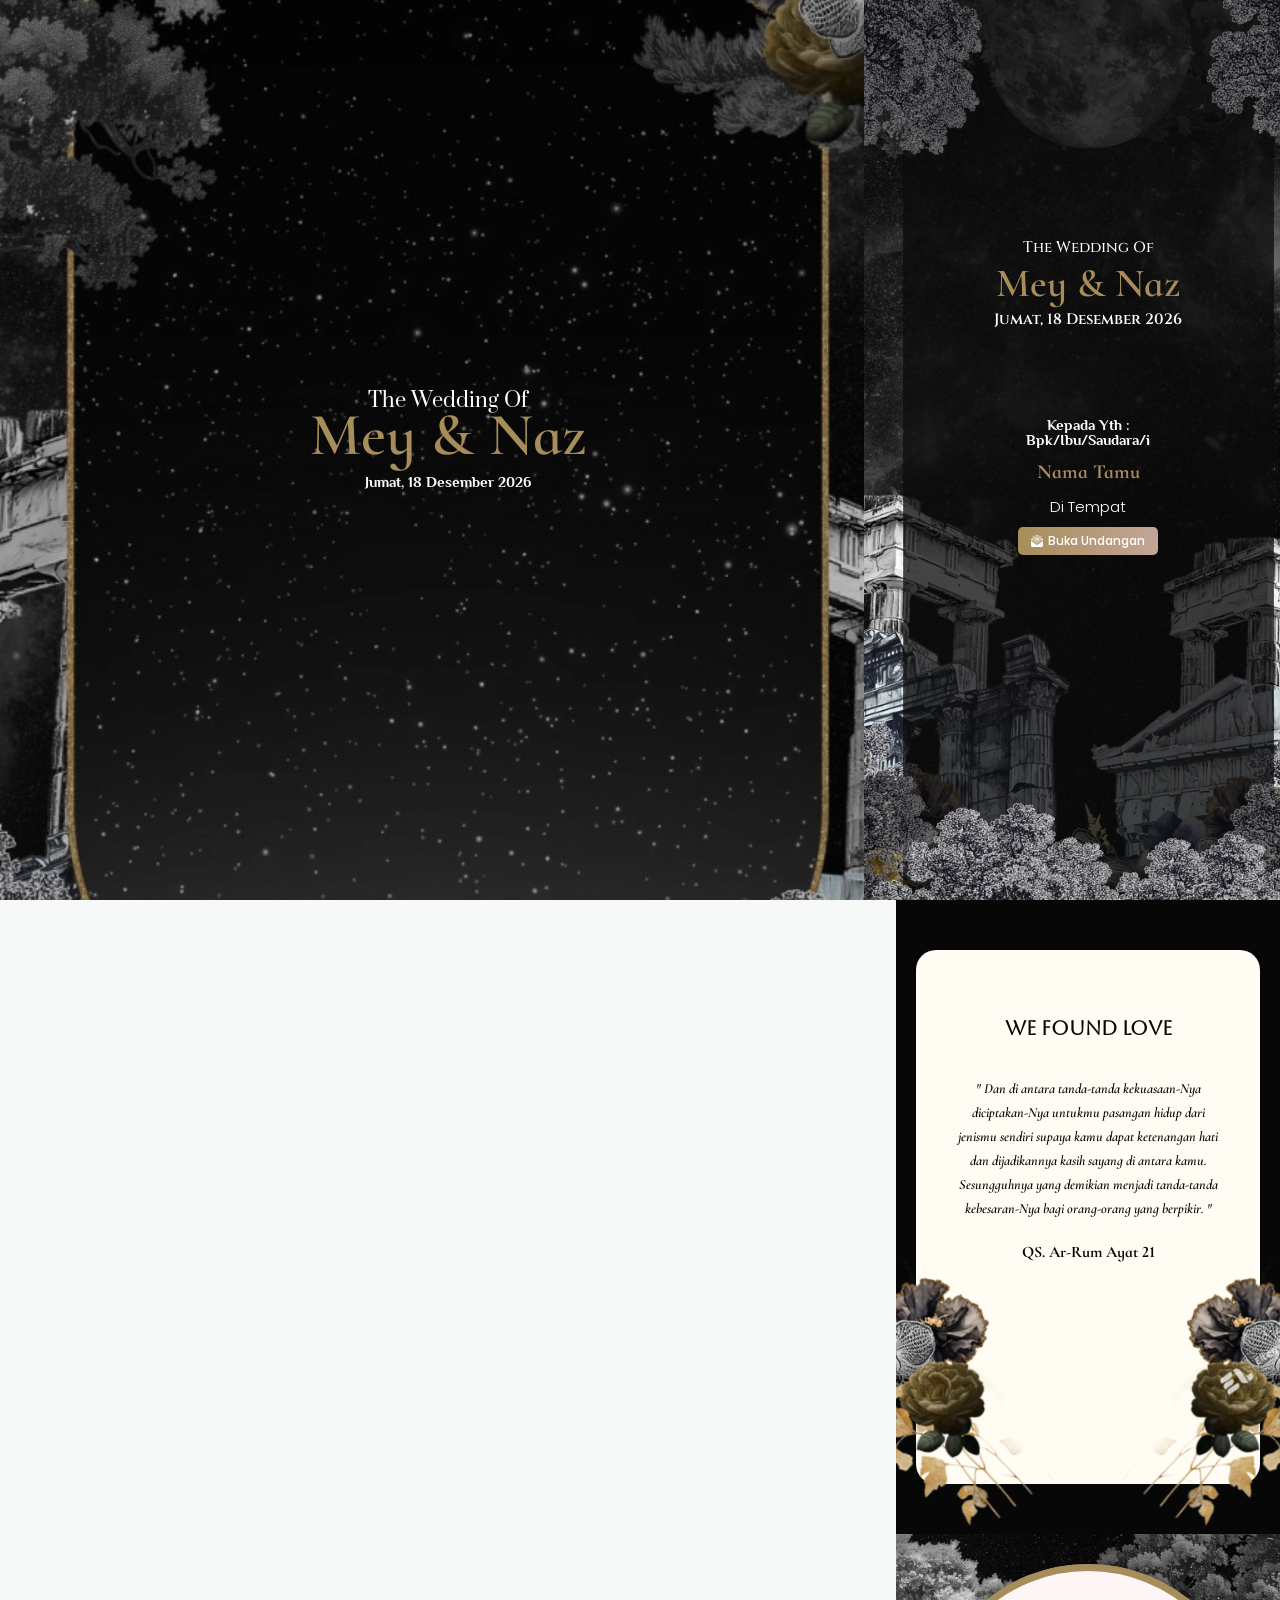
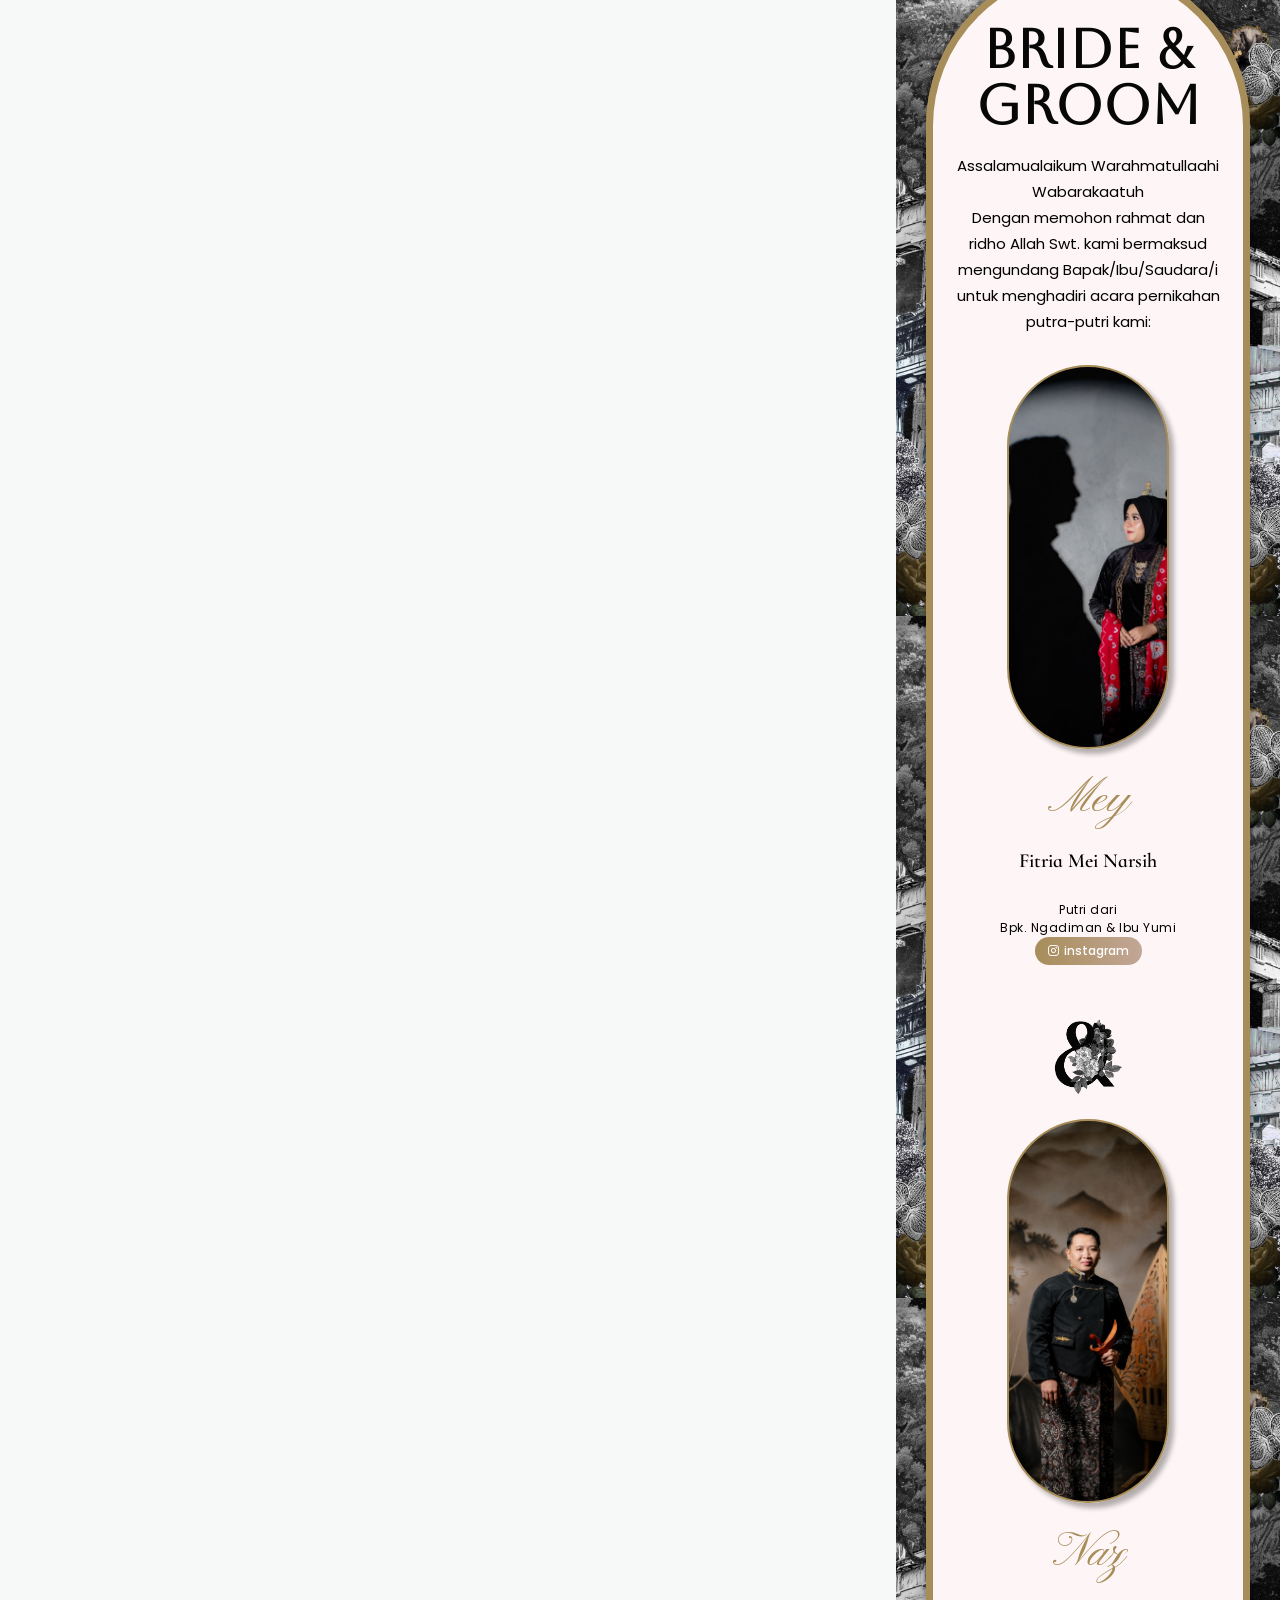
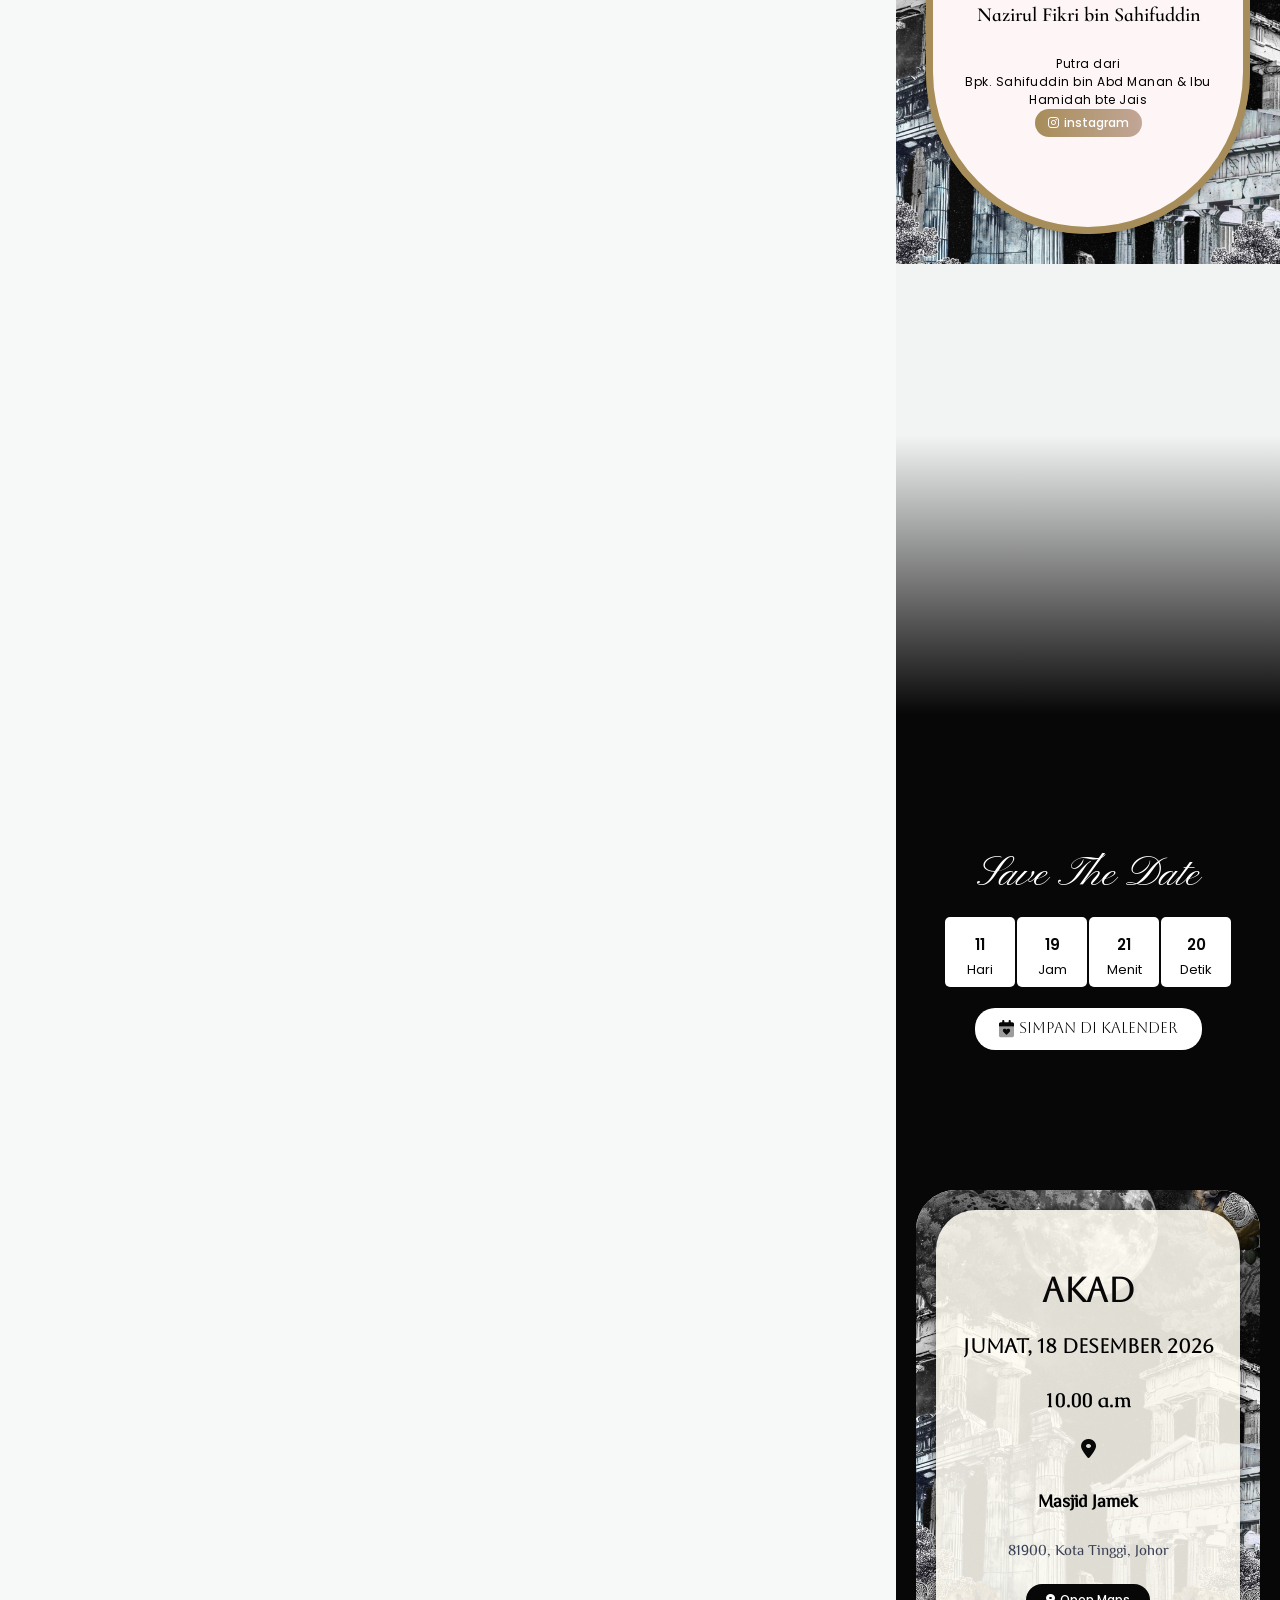
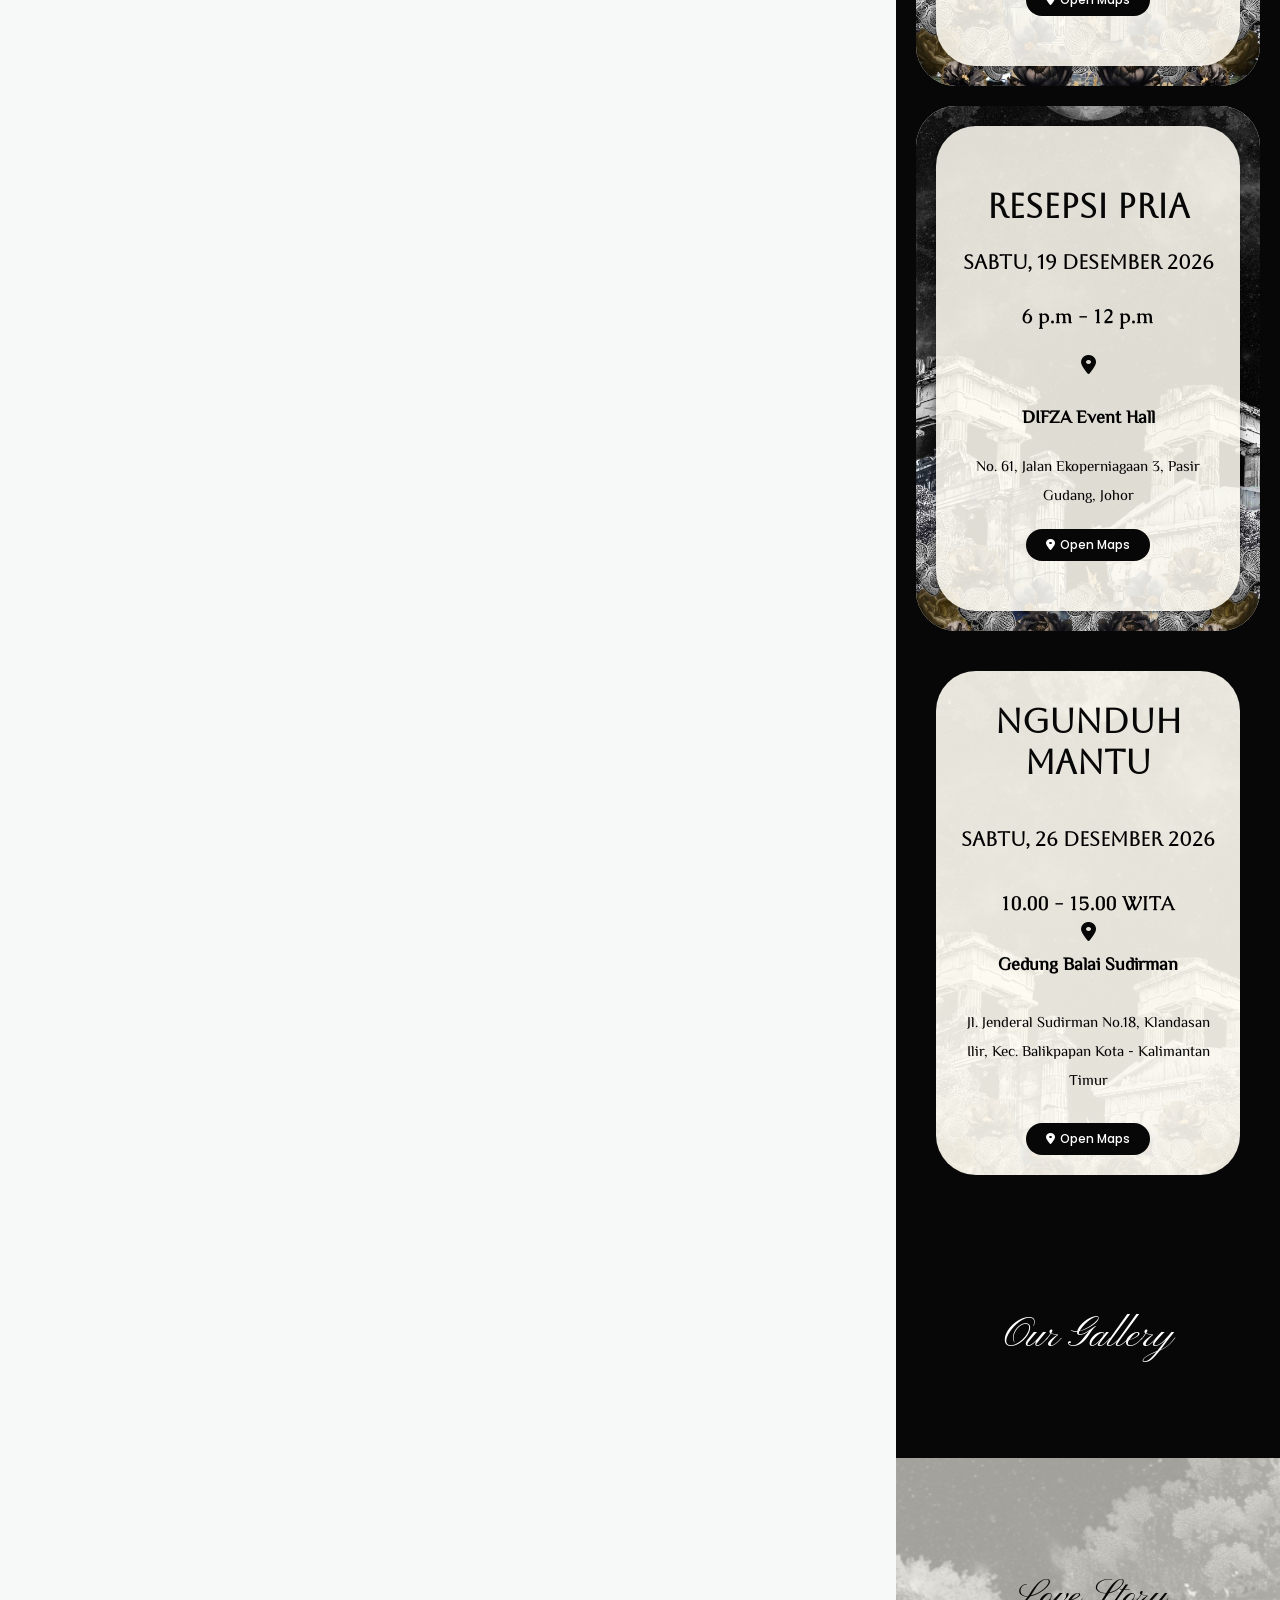
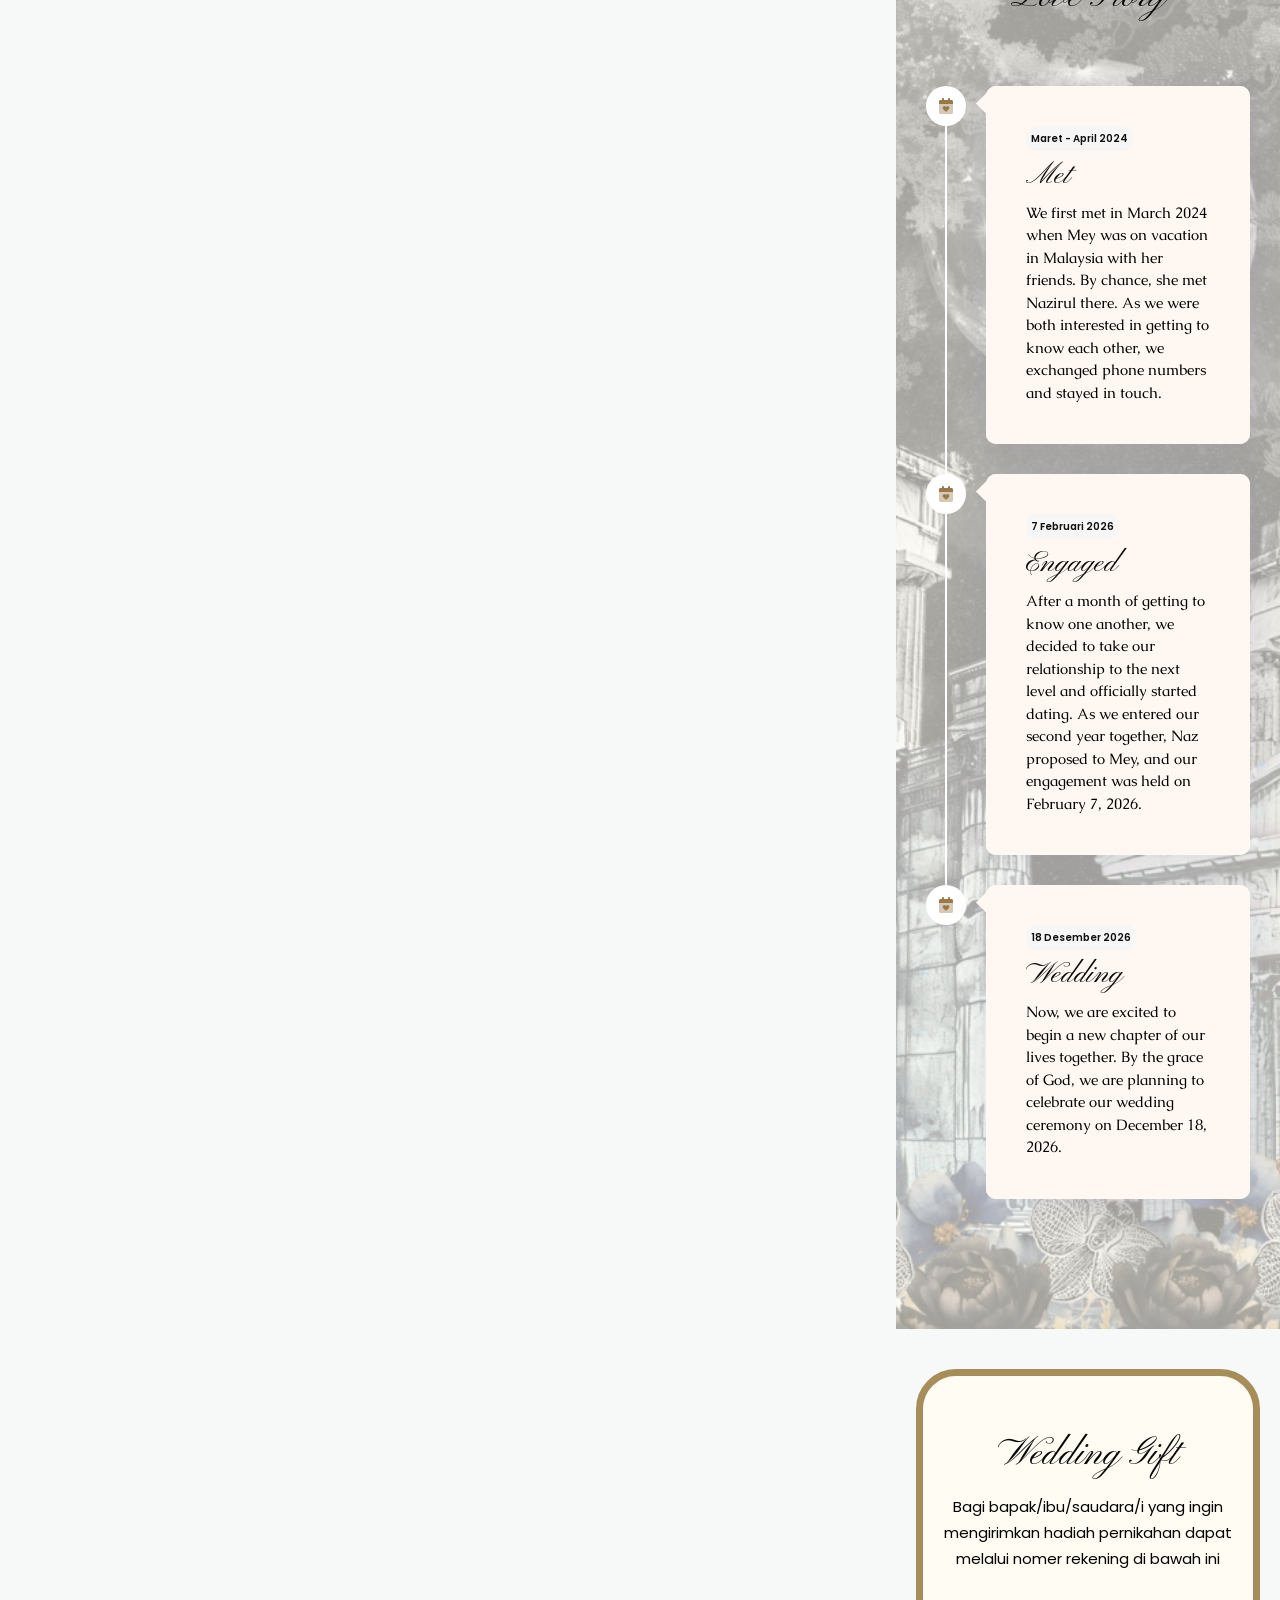
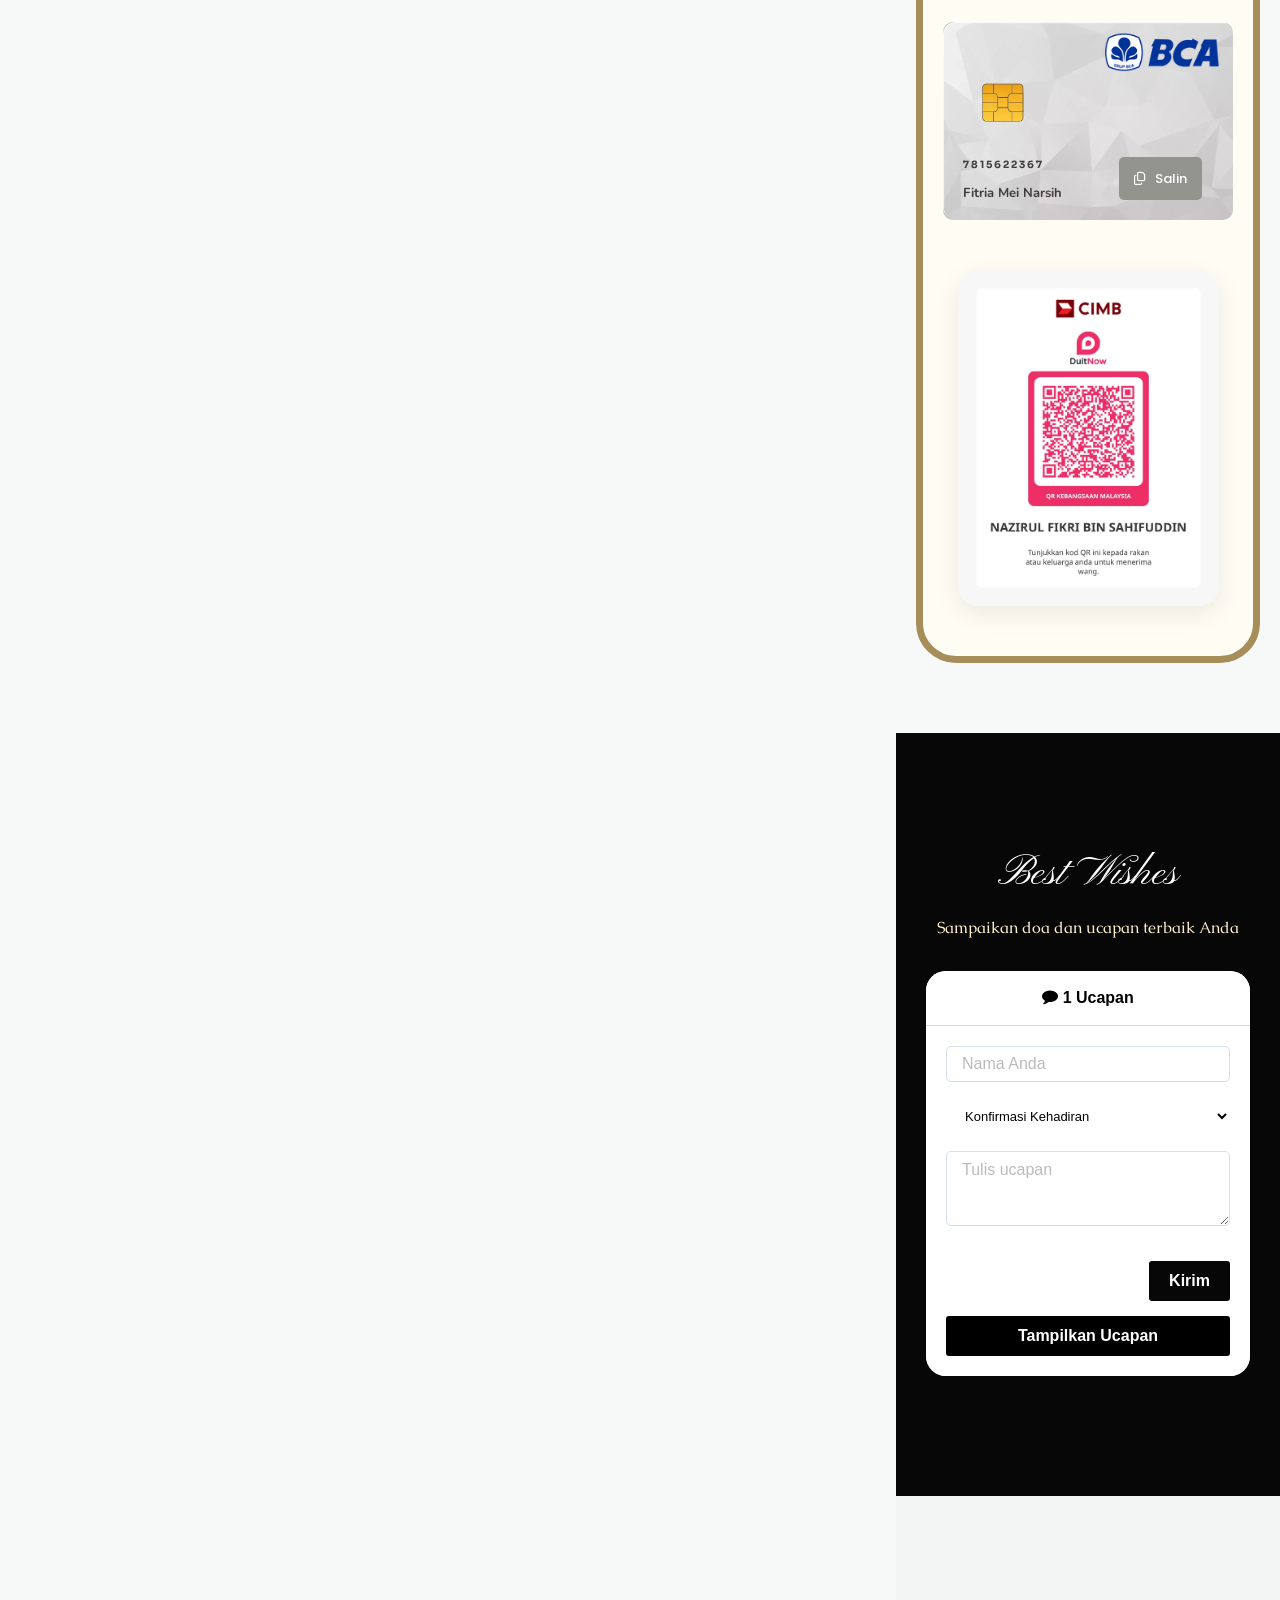
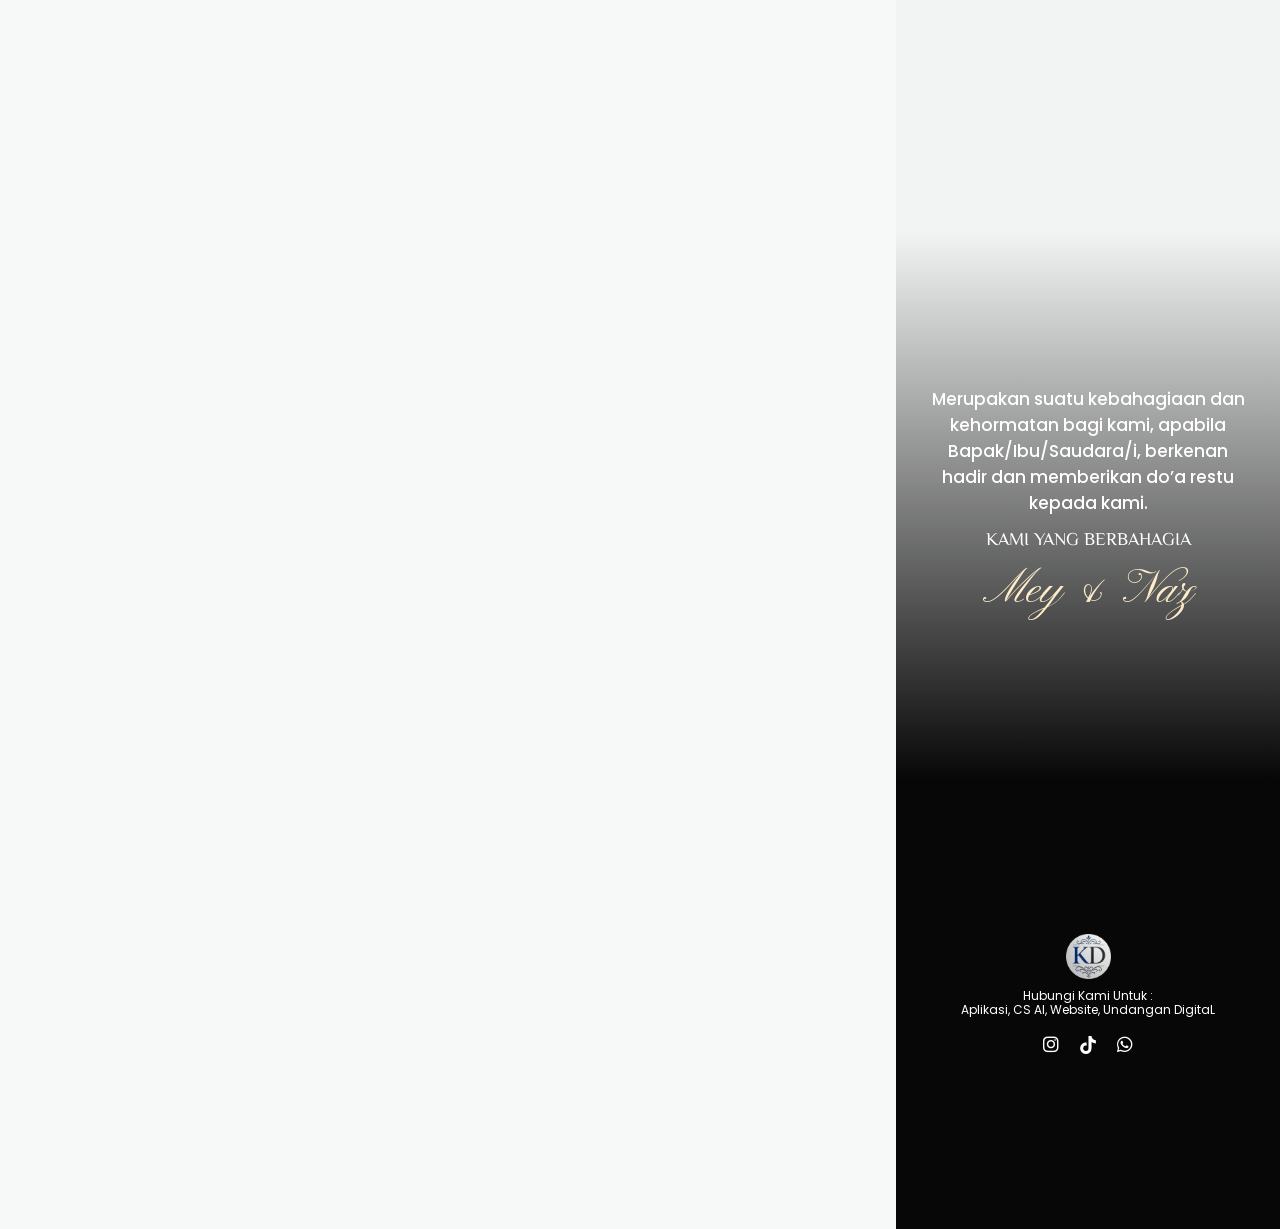
==== commit a39cc8b3: "Update Wedding Gift with DuitNow QR card" ====
--- a/index.html
+++ b/index.html
@@ -1,4 +1,4 @@
-﻿<!DOCTYPE html>
+<!DOCTYPE html>
 <html lang="id" prefix="og: https://ogp.me/ns#">
 <head>
 	<meta charset="UTF-8">
@@ -2455,87 +2455,10 @@
 					</div>
 				</div>
 				</div>
-		</div><div class="jet-listing-grid__item jet-listing-dynamic-post-39500 elementor-dcss-14504965377673452" data-post-id="39500" style="display:none !important;">		<div data-elementor-type="jet-listing-items" data-elementor-id="14" class="elementor elementor-14" data-elementor-settings="{&quot;ha_cmc_init_switcher&quot;:&quot;no&quot;}" data-elementor-post-type="jet-engine">
-				<div class="elementor-element elementor-element-68b09b2 e-flex e-con-boxed e-con e-child" data-id="68b09b2" data-element_type="container" data-e-type="container" data-settings="{&quot;jet_parallax_layout_list&quot;:[],&quot;background_background&quot;:&quot;classic&quot;}">
-					<div class="e-con-inner">
-		<div class="elementor-element elementor-element-d5f43e1 e-flex e-con-boxed e-con e-child" data-id="d5f43e1" data-element_type="container" data-e-type="container" data-settings="{&quot;background_background&quot;:&quot;classic&quot;,&quot;jet_parallax_layout_list&quot;:[]}">
-					<div class="e-con-inner">
-		<div class="elementor-element elementor-element-f241349 e-flex e-con-boxed e-con e-child" data-id="f241349" data-element_type="container" data-e-type="container" data-settings="{&quot;jet_parallax_layout_list&quot;:[]}">
-					<div class="e-con-inner">
-				<div class="elementor-element elementor-element-00ffa3e elementor-widget elementor-widget-jet-listing-dynamic-image" data-id="00ffa3e" data-element_type="widget" data-e-type="widget" data-widget_type="jet-listing-dynamic-image.default">
-				<div class="elementor-widget-container">
-					<div class="jet-listing jet-listing-dynamic-image"><img width="153" height="50" src="./wp-content/uploads/2025/03/bca.png" class="jet-listing-dynamic-image__img attachment-full size-full" alt="bca" decoding="async" loading="eager"></div>				</div>
-				</div>
-					</div>
-				</div>
-				<div class="elementor-element elementor-element-83e2094 elementor-widget elementor-widget-spacer" data-id="83e2094" data-element_type="widget" data-e-type="widget" data-widget_type="spacer.default">
-				<div class="elementor-widget-container">
-							<div class="elementor-spacer">
-			<div class="elementor-spacer-inner"></div>
-		</div>
-						</div>
-				</div>
-		<div class="elementor-element elementor-element-4aa7fb1 e-grid e-con-boxed e-con e-child" data-id="4aa7fb1" data-element_type="container" data-e-type="container" data-settings="{&quot;jet_parallax_layout_list&quot;:[]}">
-					<div class="e-con-inner">
-		<div class="elementor-element elementor-element-5d946e8 e-flex e-con-boxed e-con e-child" data-id="5d946e8" data-element_type="container" data-e-type="container" data-settings="{&quot;jet_parallax_layout_list&quot;:[]}">
-					<div class="e-con-inner">
-				<div class="elementor-element elementor-element-f9687e0 elementor-widget elementor-widget-heading" data-id="f9687e0" data-element_type="widget" data-e-type="widget" data-widget_type="heading.default">
-				<div class="elementor-widget-container">
-					<p class="elementor-heading-title elementor-size-default">12345678</p>				</div>
-				</div>
-				<div class="elementor-element elementor-element-274f287 elementor-widget elementor-widget-heading" data-id="274f287" data-element_type="widget" data-e-type="widget" data-widget_type="heading.default">
-				<div class="elementor-widget-container">
-					<p class="elementor-heading-title elementor-size-default">Fitria Mei Narsih</p>				</div>
-				</div>
-					</div>
-				</div>
-		<div class="elementor-element elementor-element-1e7cc4f e-flex e-con-boxed e-con e-child" data-id="1e7cc4f" data-element_type="container" data-e-type="container" data-settings="{&quot;jet_parallax_layout_list&quot;:[]}">
-					<div class="e-con-inner">
-				<div class="elementor-element elementor-element-158f3fa elementor-widget elementor-widget-cobakekiri-copy" data-id="158f3fa" data-element_type="widget" data-e-type="widget" data-widget_type="cobakekiri-copy.default">
-				<div class="elementor-widget-container">
-					    <script type="text/javascript" src="./wp-content/plugins/cobakekiri/includes/assets/js/clipboard.min.js"></script>
-    <div class="elementor-button-wrapper">
-        <a class="elementor-button" role="button" id="ck_copy_content_444" href="#" data-clipboard-text="12345678"><i class="far fa-copy" aria-hidden="true" style="margin-right:10px;"></i>Salin</a></div>
-    <script type="text/javascript">
-    document.querySelectorAll('[id^=ck_copy_content_]').forEach(ahref =>{
-        ahref.onclick = function(e) {
-            e.preventDefault();
-            ckCopyContent(ahref.id);
-        }
-    })
-    function ckCopyContent(ckElCopy){
-        let ckElContentText = document.querySelector('#'+ckElCopy)
-        let textBtnCk = ckElContentText.innerHTML
-        let clipboard = new ClipboardJS('#'+ckElCopy);
-        //console.log(textBtnCk)
-		clipboard.on('success', function (e) {
-		  //console.info('Action:', e.action);
-		  //console.info('Text:', e.text);
-		  //console.info('Trigger:', e.trigger);
-		  ckElContentText.textContent = "Berhasil Di Salin"
-		  setTimeout(()=>{
-		      ckElContentText.innerHTML = textBtnCk
-		  },700)
-		  e.clearSelection();
-		});
-
-		clipboard.on('error', function (e) {
-		  console.error('Action:', e.action);
-		  console.error('Trigger:', e.trigger);
-		});
-    }
-    </script>
-        				</div>
-				</div>
-					</div>
-				</div>
-					</div>
-				</div>
-					</div>
-				</div>
-					</div>
-				</div>
-				</div>
+		</div><div class="jet-listing-grid__item jet-listing-dynamic-post-39500 elementor-dcss-14504965377673452" data-post-id="39500" style="display: flex; justify-content: center; margin-top: 30px; margin-bottom: 20px;">
+			<div style="max-width: 380px; width: 90%; border-radius: 20px; overflow: hidden; box-shadow: 0 8px 24px rgba(0, 0, 0, 0.08);">
+				<img src="WhatsApp%20Image%202026-07-02%20at%2018.41.56.jpeg" alt="Nazirul Fikri bin Sahifuddin DuitNow QR" style="width: 100%; height: auto; display: block;">
+			</div>
 		</div></div></div>				</div>
 				</div>
 					</div>
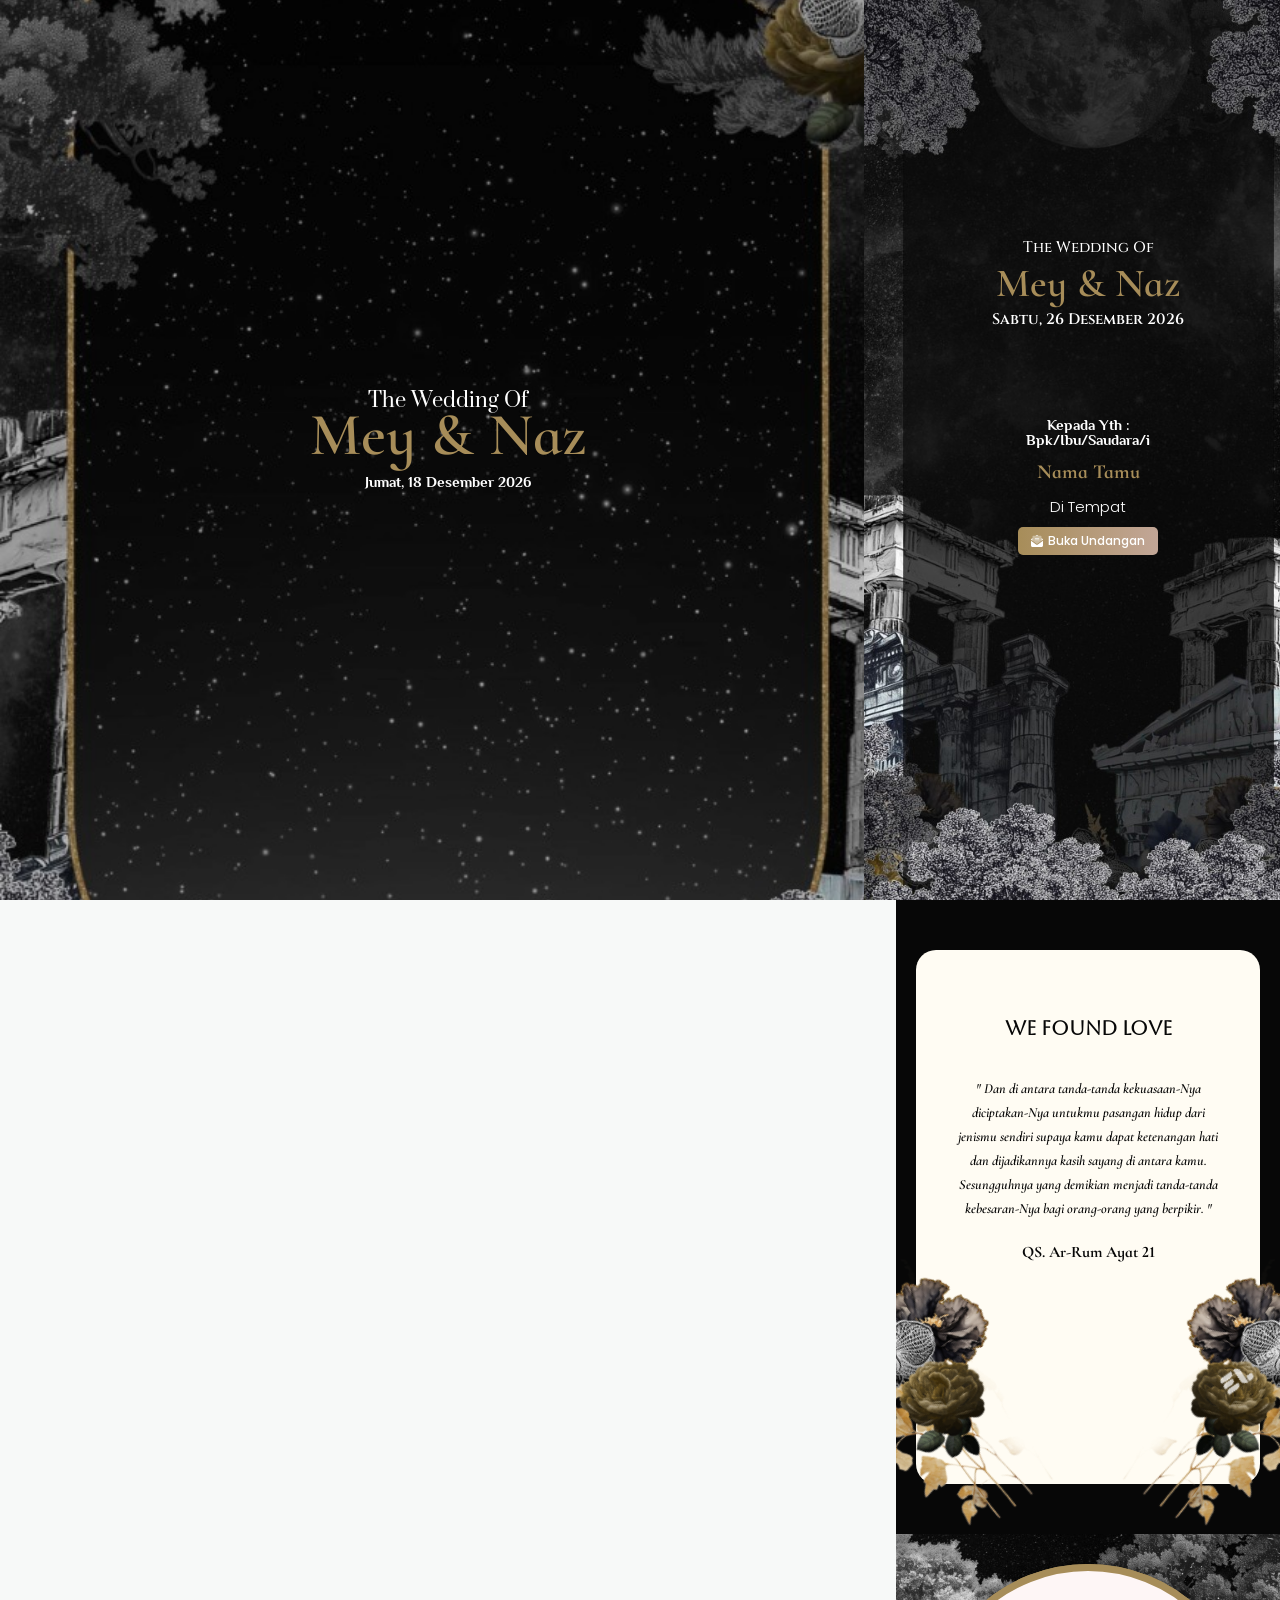
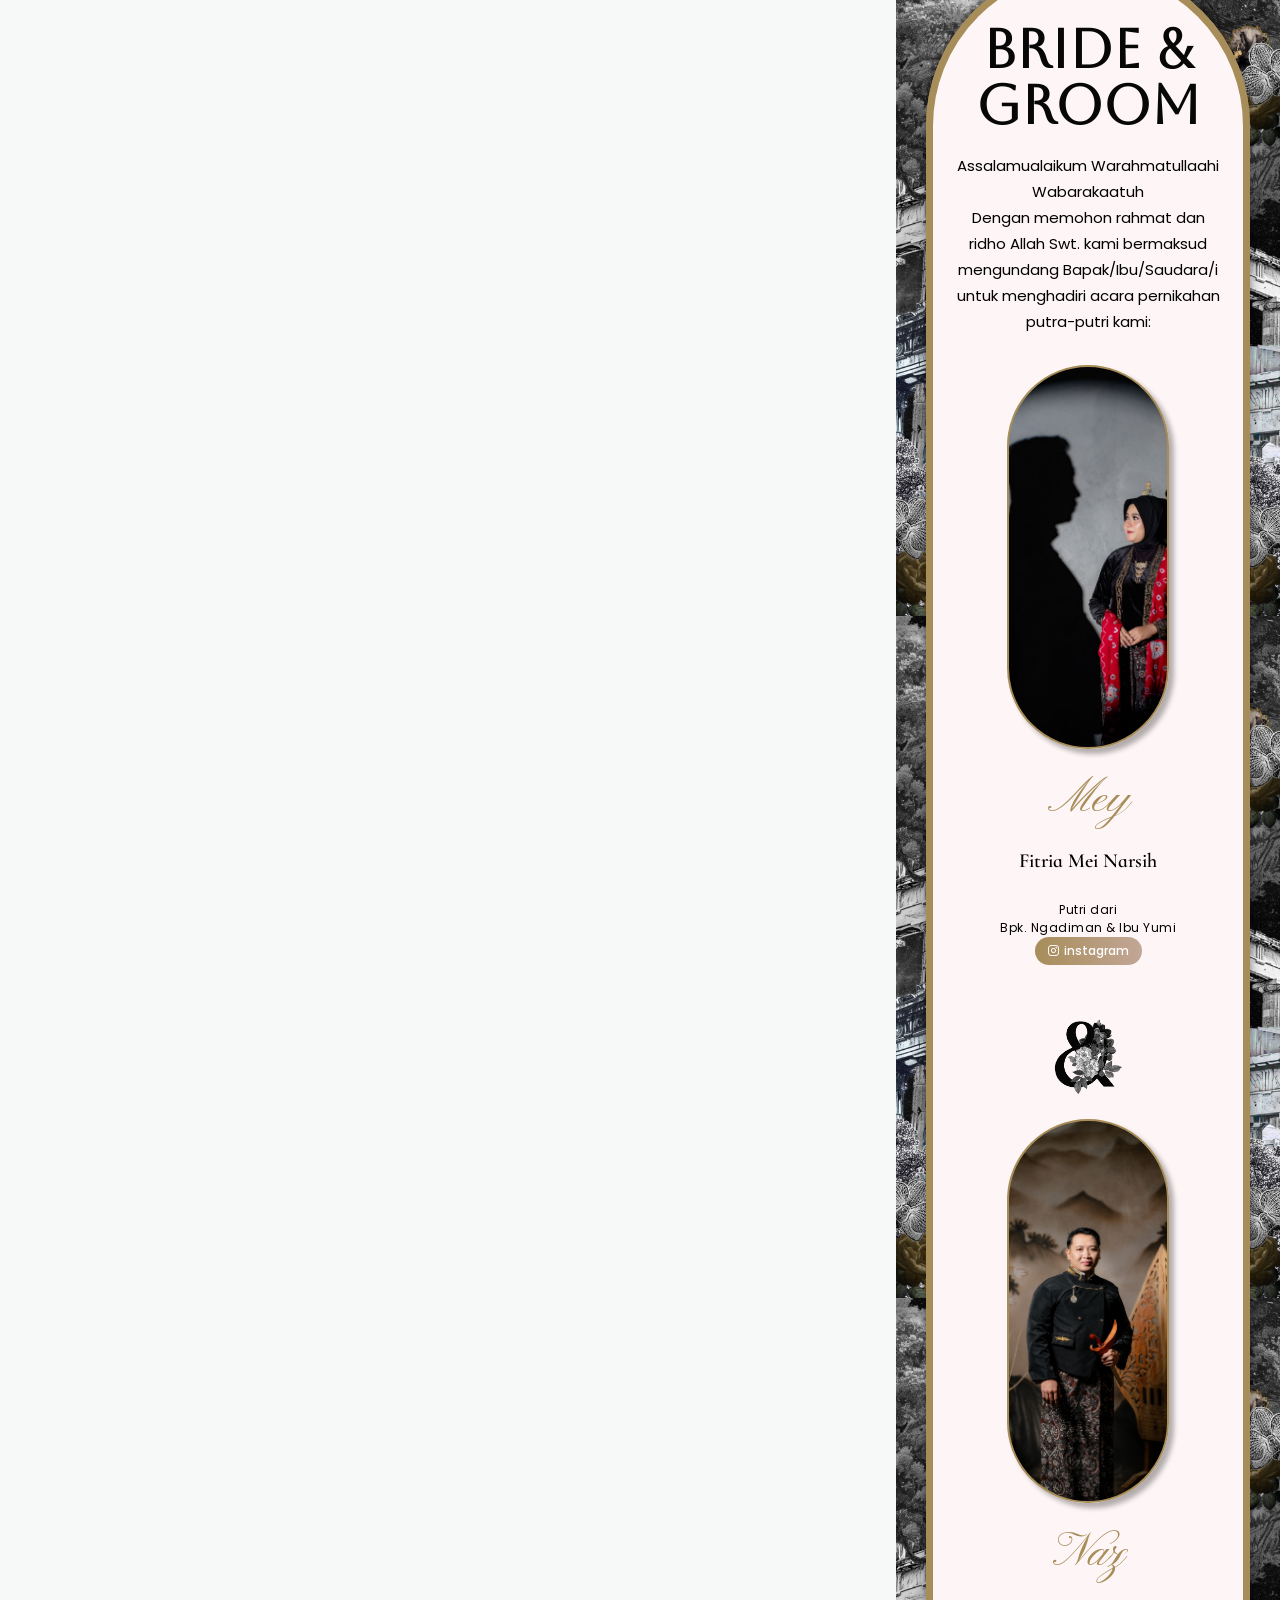
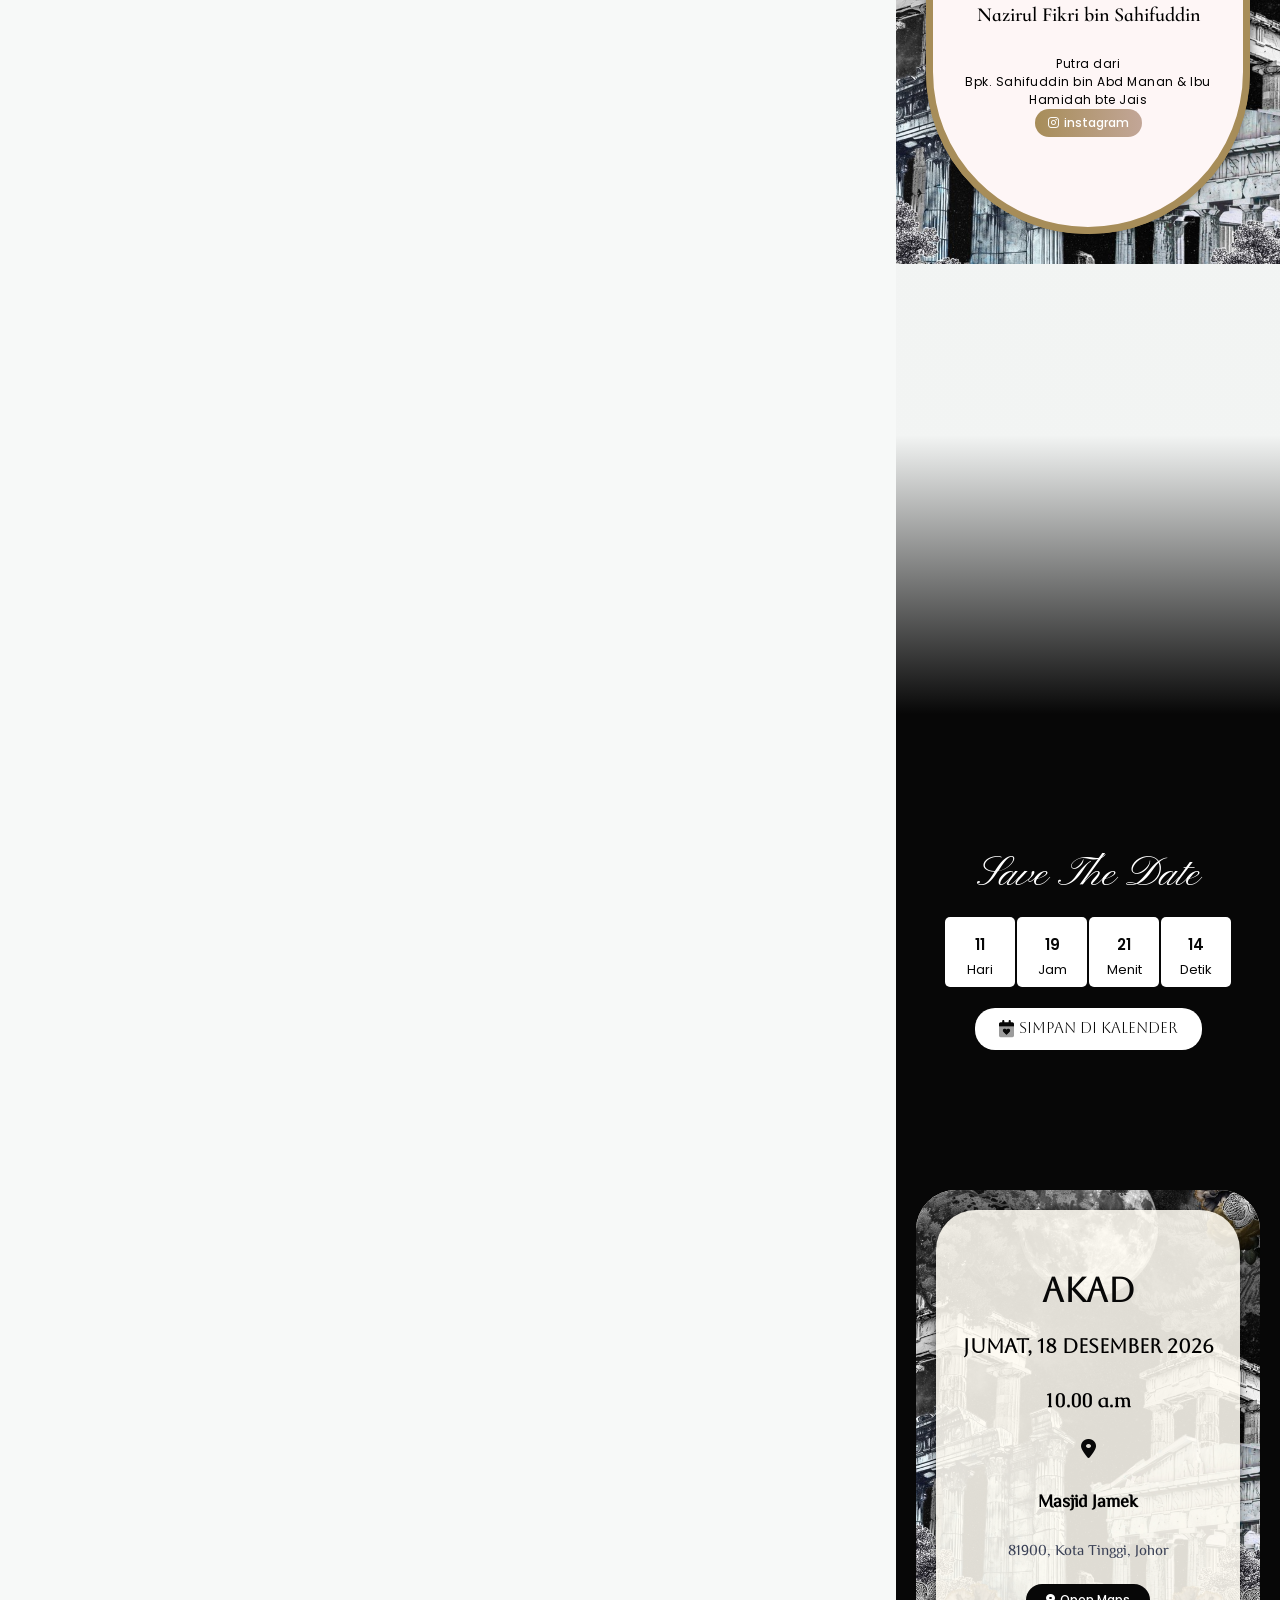
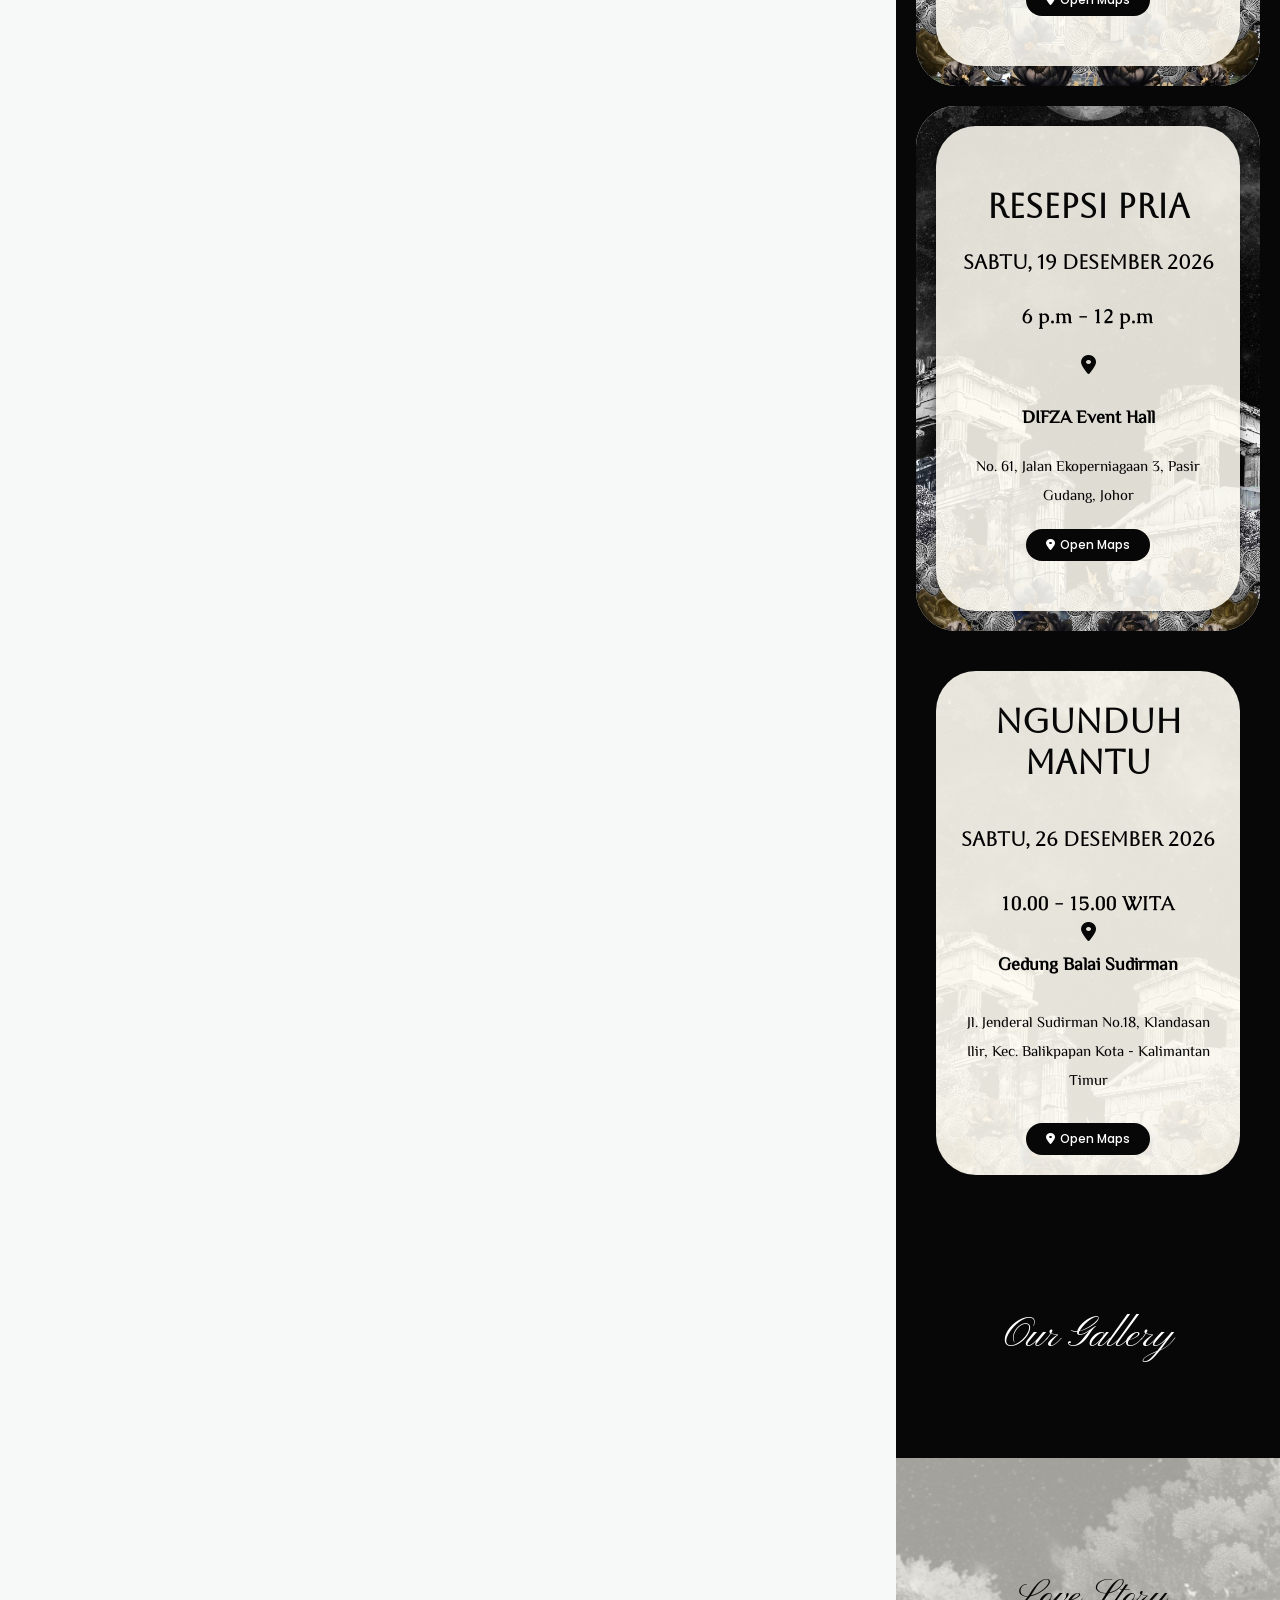
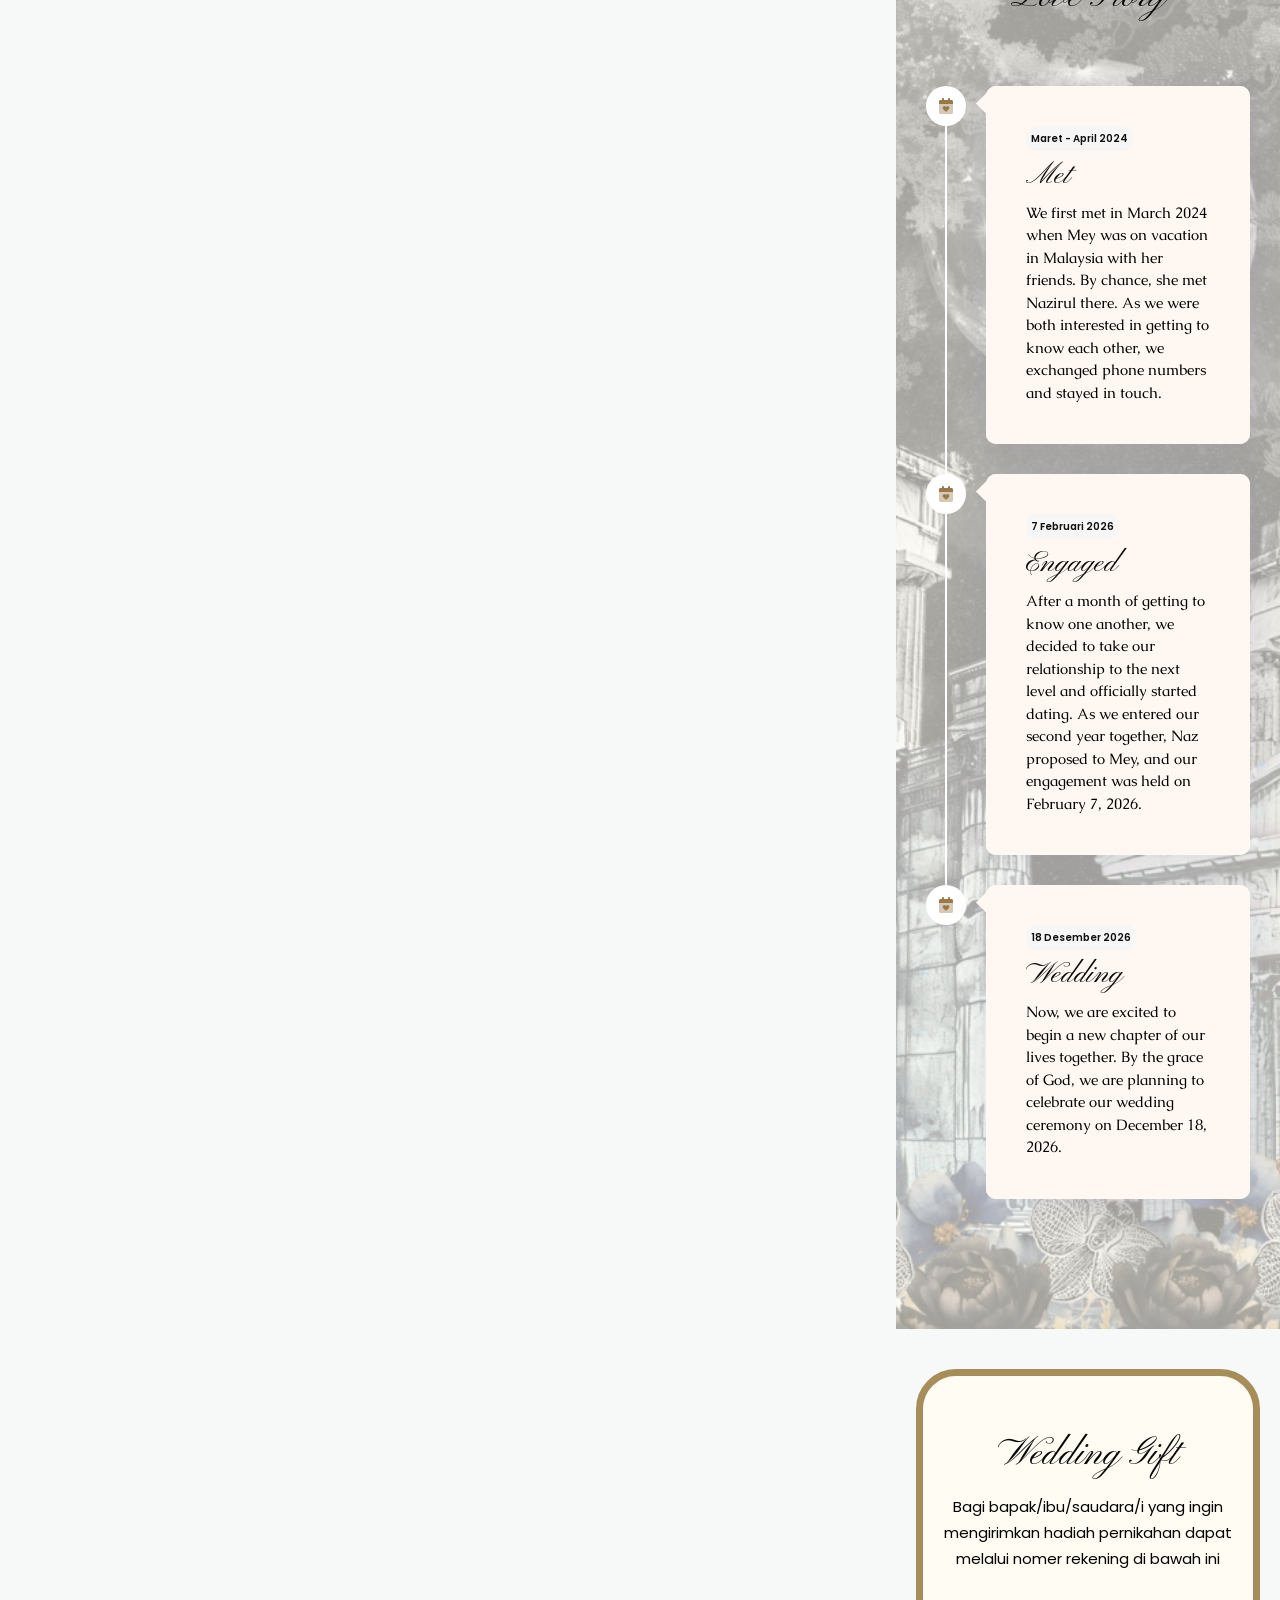
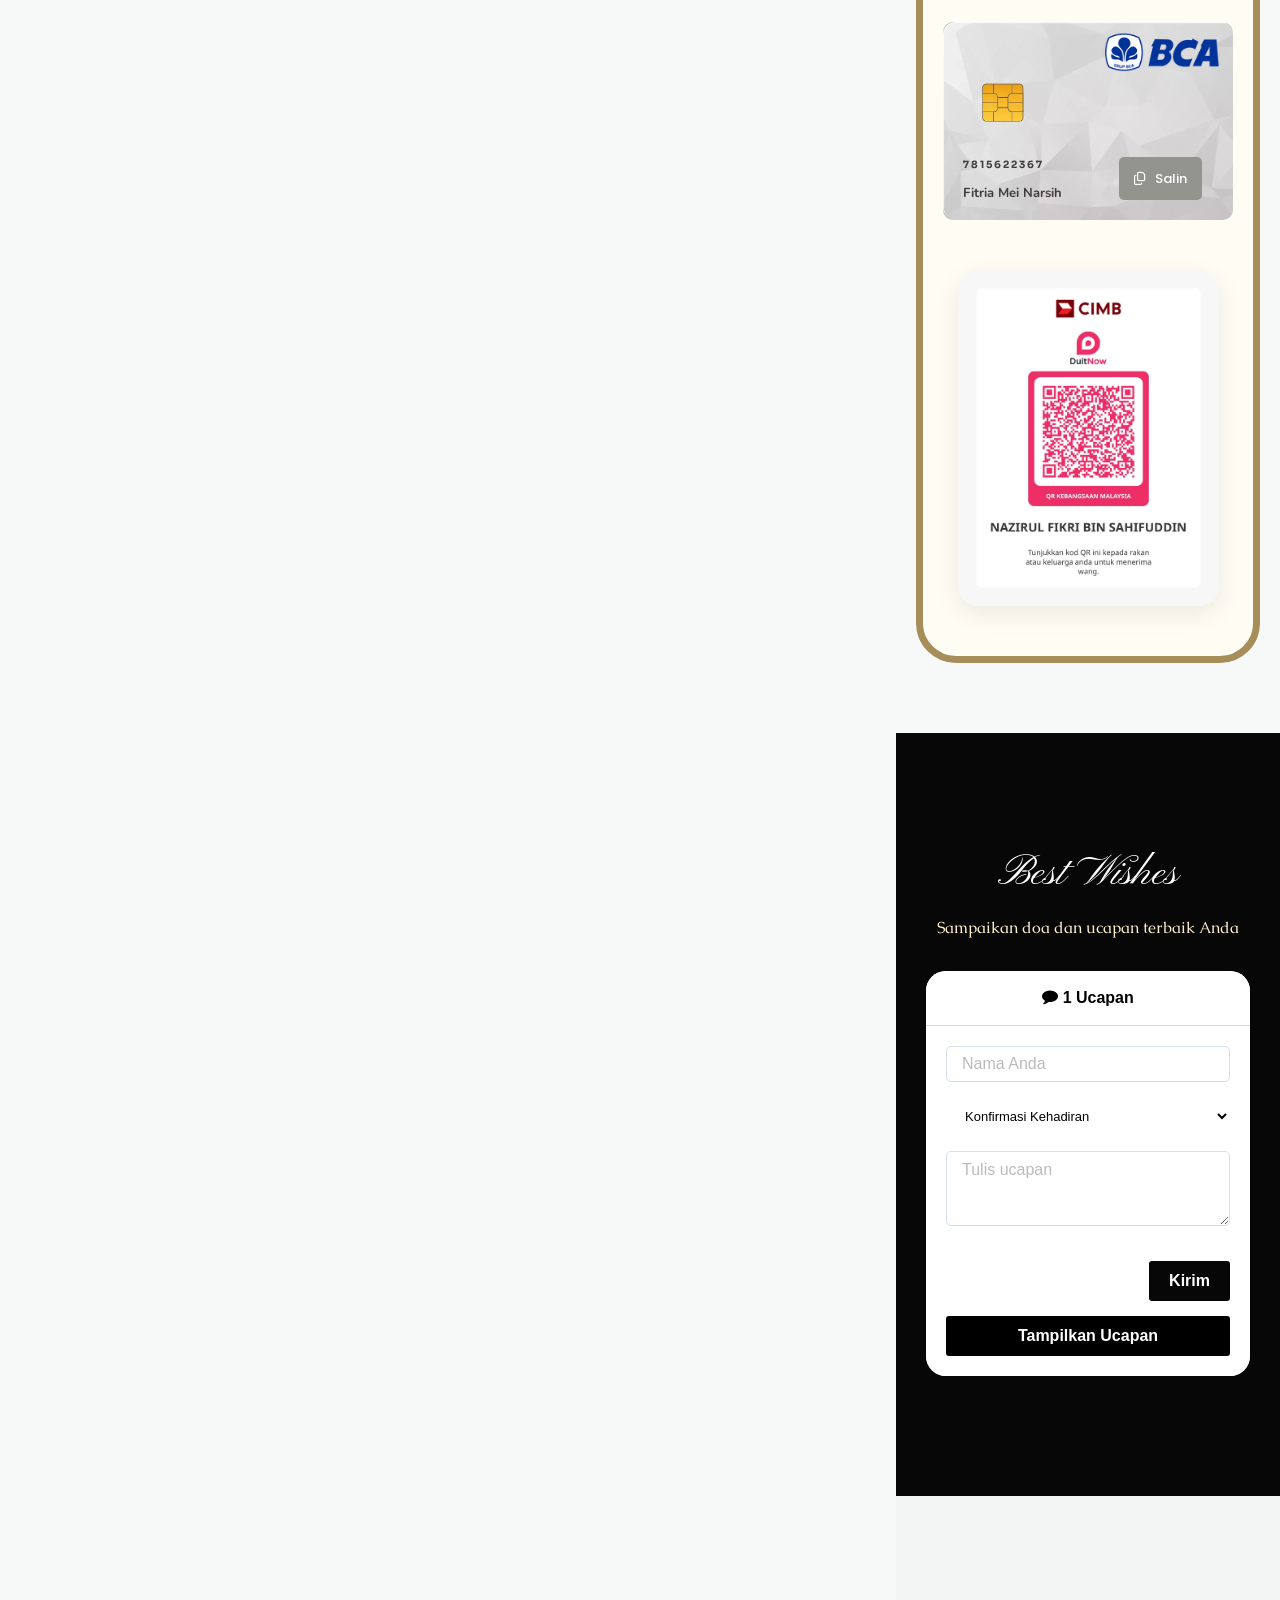
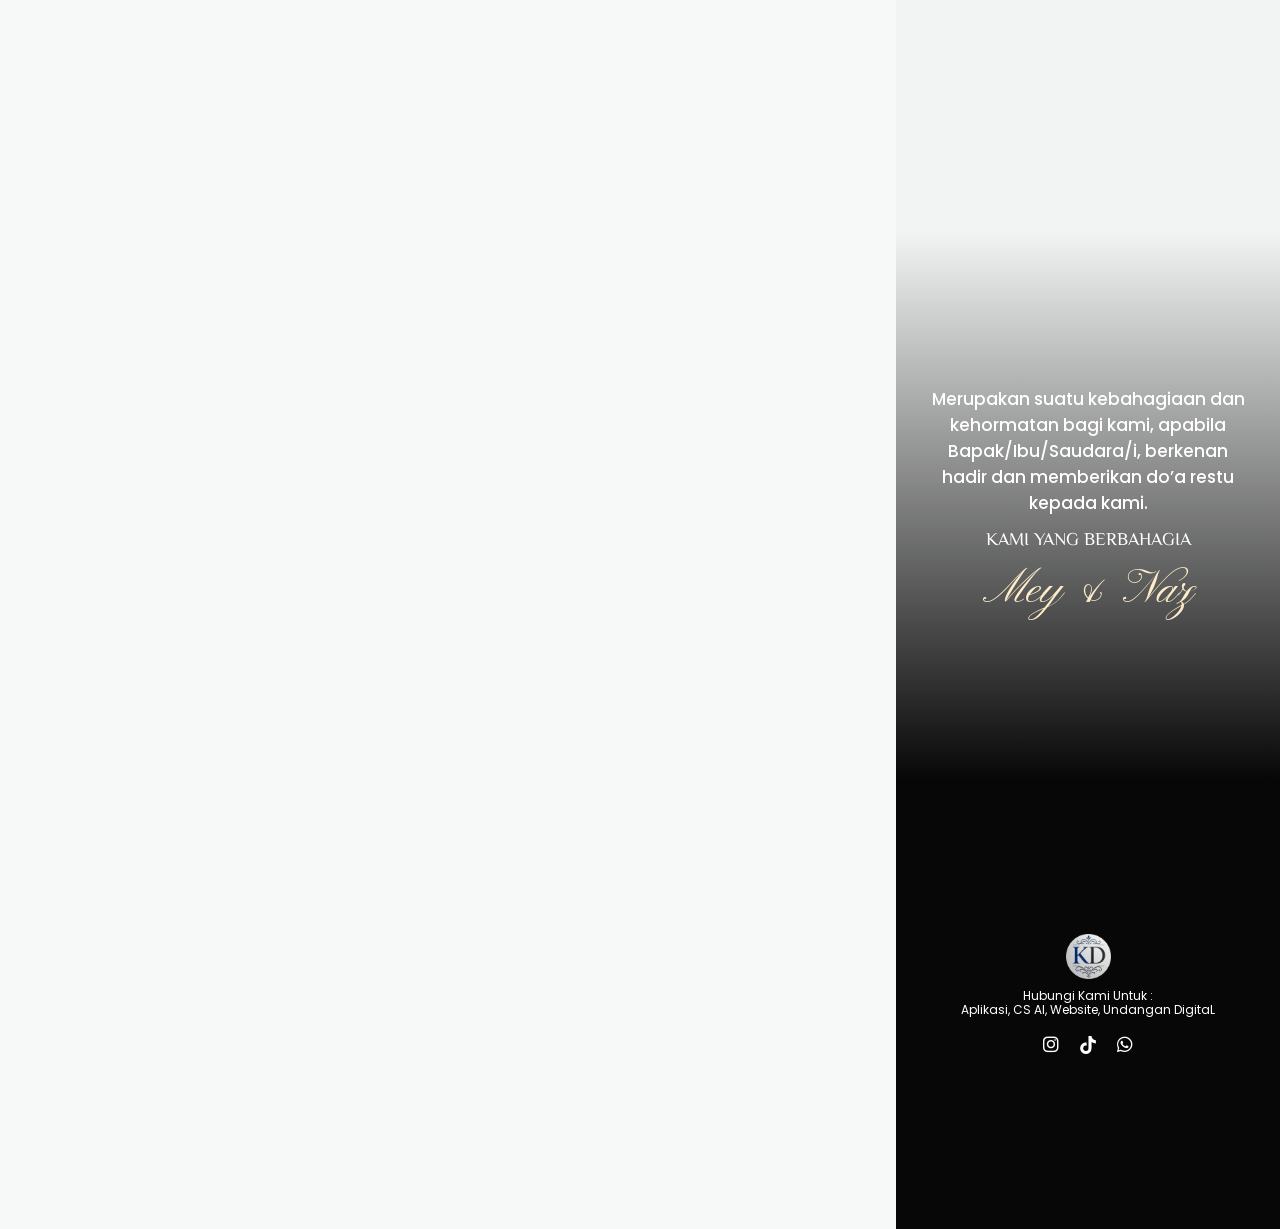
==== commit 128b67ce: "Ubah Tanggal Cover" ====
--- a/index.html
+++ b/index.html
@@ -1678,7 +1678,7 @@
 				</div>
 				<div class="elementor-element elementor-element-2c3ee960 elementor-widget elementor-widget-heading" data-id="2c3ee960" data-element_type="widget" data-e-type="widget" data-widget_type="heading.default">
 				<div class="elementor-widget-container">
-					<h2 class="elementor-heading-title elementor-size-default">Jumat, 18 Desember 2026</h2>				</div>
+					<h2 class="elementor-heading-title elementor-size-default">Sabtu, 26 Desember 2026</h2>				</div>
 				</div>
 				<div class="elementor-element elementor-element-4a123dd0 elementor-widget elementor-widget-spacer" data-id="4a123dd0" data-element_type="widget" data-e-type="widget" data-widget_type="spacer.default">
 				<div class="elementor-widget-container">
